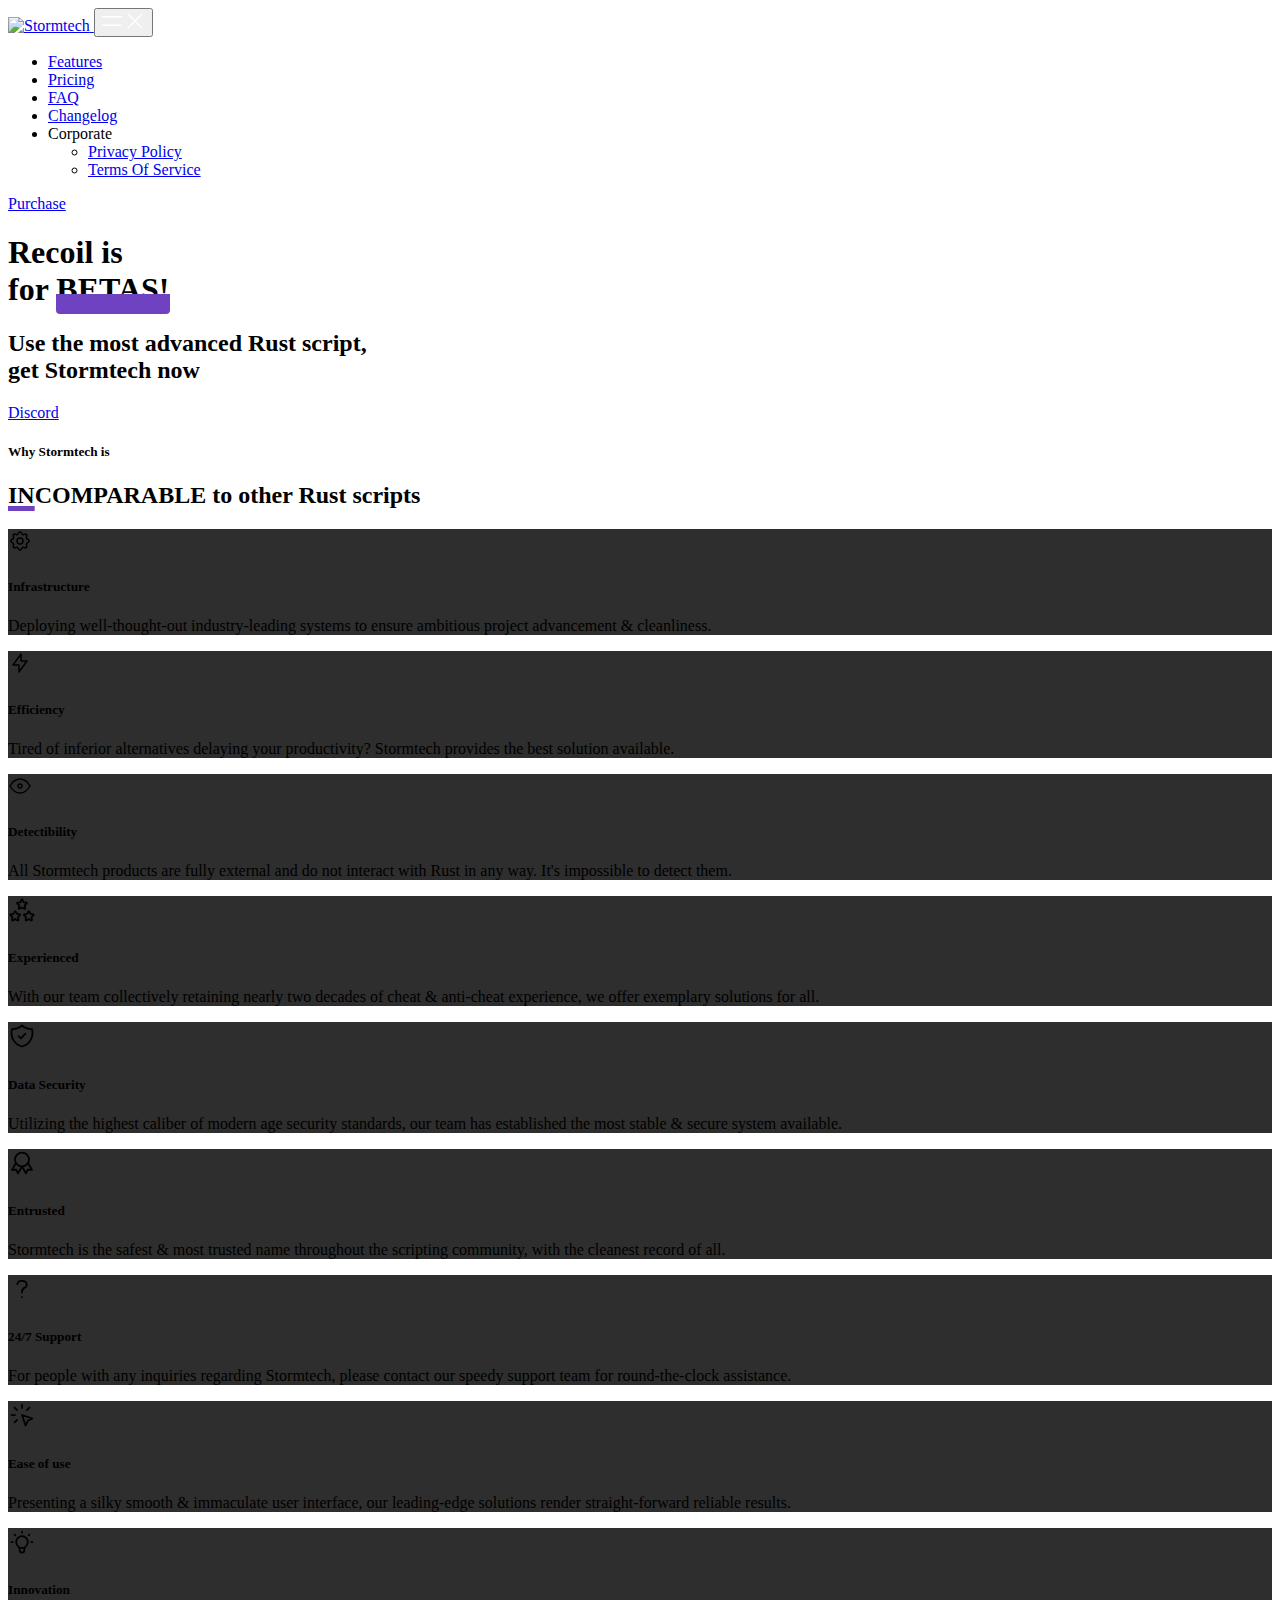
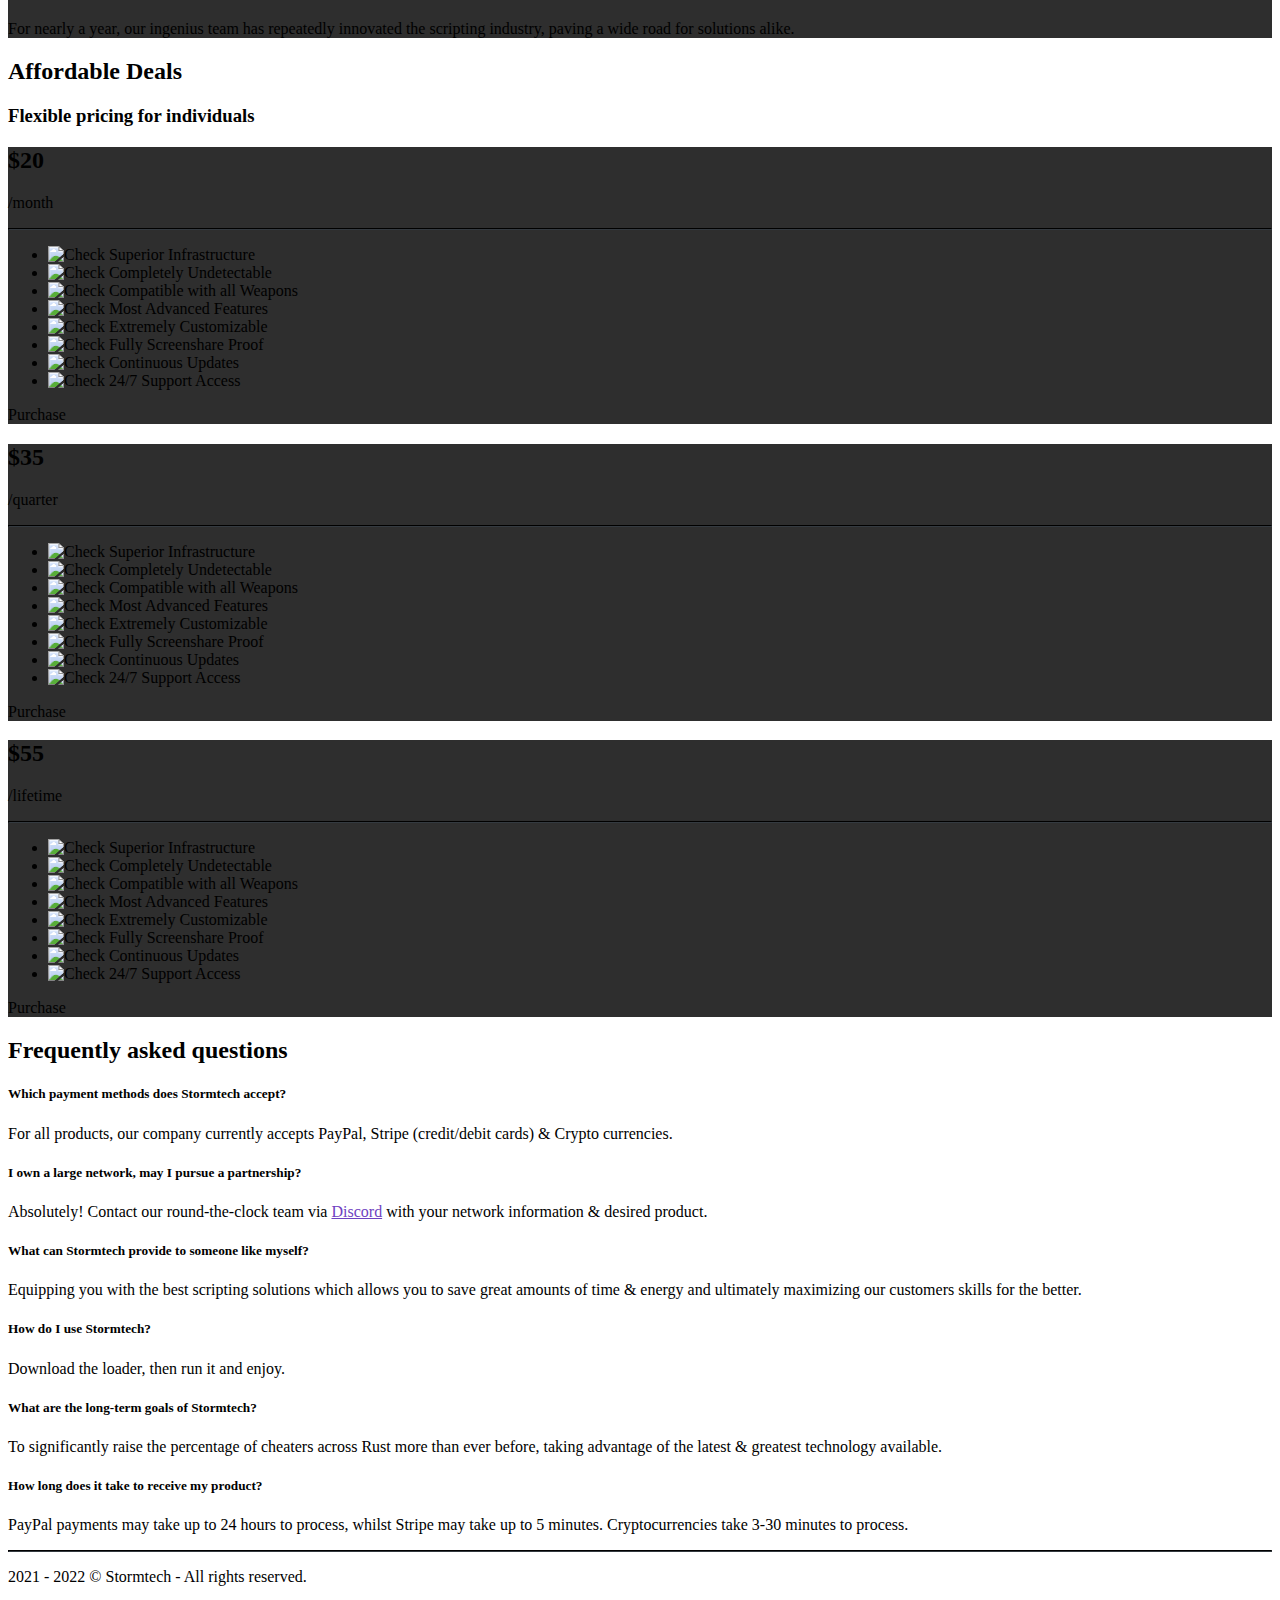
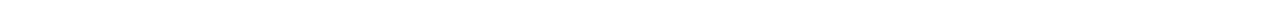
==== index.html @ 248fdac3 "Add files via upload" ====
<!DOCTYPE html><html lang="en"><head>
		<title>Stormtech</title>
<meta charset="UTF-8">
<meta name="description" content="Most advanced script for Rust.">
<meta name="author" content="Stormtech">
<meta name="viewport" content="width=device-width, initial-scale=1, maximum-scale=1">

<meta property="og:title" content="Stormtech">
<meta property="og:type" content="website">
<link rel="shortcut icon" href="images/favicon.png" type="image/x-icon">
<link rel="icon" href="images/favicon.png" type="image/x-icon">
<meta property="og:url" content="https://stormtech.wtf/">
<meta property="og:description" content="Most advanced script for Rust.">

<link href="https://cdn.sellix.io/static/css/embed.css" rel="stylesheet"/>
<link href="css/swiper-bundle.min.css" rel="stylesheet" type="text/css" media="all">
<link href="css/aos.css" rel="stylesheet" type="text/css" media="all">
<link href="css/theme.min.css" rel="stylesheet" type="text/css" media="all">
<link rel="stylesheet" href="css/pro.min.css">	</head>
	<body class="bg-black-800 saas-template">
		<style type="text/css">
			::-webkit-scrollbar {
			width: 3px;
			height: 3px;
			}
			::-webkit-scrollbar:hover {
			width: 6px;
			height: 3px;
			}
			::-webkit-scrollbar-button {
			width: 0px;
			height: 0px;
			}
			::-webkit-scrollbar-thumb {
			background: #e1e1e1;
			border: 0px none #ffffff;
			}
			::-webkit-scrollbar-thumb:hover {
			background: #ffffff;
			}
			::-webkit-scrollbar-thumb:active {
			background: #a6a6a6;
			}
			::-webkit-scrollbar-track {
			background: #4b5a68;
			border: 1px none #ffffff;
			}
			::-webkit-scrollbar-track:hover {
			background: #4b5a68;
			}
			::-webkit-scrollbar-track:active {
			background: #4b5a68;
			}
		</style>
		<header class="storm-header py-4 py-sm-5">
	<div class="container">
		<nav class="navbar navbar-expand-lg" style="position:relative;z-index:100;" data-aos="fade-down" data-aos-delay="100">
			<a class="navbar-brand" href="https://stormtech.wtf/">
			<img src="images/og.png" width="78" alt="Stormtech">
			</a>
			<button class="navbar-toggler collapsed" type="button" data-toggle="collapse" data-target="#navbarNav" aria-controls="navbarNav" aria-expanded="false" aria-label="Toggle navigation">
				<svg class="menu-icon" data-name="icons/tabler/hamburger" xmlns="http://www.w3.org/2000/svg" width="20" height="20" viewBox="0 0 16 16">
					<rect data-name="Icons/Tabler/Hamburger background" width="16" height="16" fill="none"/>
					<path d="M15.314,8H.686A.661.661,0,0,1,0,7.368a.653.653,0,0,1,.593-.625l.093-.006H15.314A.661.661,0,0,1,16,7.368a.653.653,0,0,1-.593.626Zm0-6.737H.686A.661.661,0,0,1,0,.632.654.654,0,0,1,.593.005L.686,0H15.314A.661.661,0,0,1,16,.632a.653.653,0,0,1-.593.625Z" transform="translate(0 4)" fill="#ffffff"/>
				</svg>
				<svg class="menu-close" data-name="icons/tabler/close" xmlns="http://www.w3.org/2000/svg" width="20" height="20" viewBox="0 0 16 16">
					<rect data-name="Icons/Tabler/Close background" width="16" height="16" fill="none"/>
					<path d="M.82.1l.058.05L6,5.272,11.122.151A.514.514,0,0,1,11.9.82l-.05.058L6.728,6l5.122,5.122a.514.514,0,0,1-.67.777l-.058-.05L6,6.728.878,11.849A.514.514,0,0,1,.1,11.18l.05-.058L5.272,6,.151.878A.514.514,0,0,1,.75.057Z" transform="translate(2 2)" fill="#ffffff"/>
				</svg>
			</button>
			<div class="collapse navbar-collapse" id="navbarNav">
				<ul class="navbar-nav m-auto">
					<li class="nav-item"><a class="nav-link" href="#features">Features</a></li>
					<li class="nav-item"><a class="nav-link" href="#pricing">Pricing</a></li>
					<li class="nav-item"><a class="nav-link" href="#faq">FAQ</a></li>
					<li class="nav-item"><a class="nav-link" href="changelog.html">Changelog</a></li>
					<li class="nav-item dropdown">
						<a class="nav-link" role="button" id="docs" data-toggle="dropdown" aria-expanded="false">
							Corporate 
							<svg class="ml-1" data-name="icons/tabler/chevron down" xmlns="http://www.w3.org/2000/svg" width="10" height="10" viewBox="0 0 16 16">
								<rect data-name="Icons/Tabler/Chevron Down background" width="16" height="16" fill="none"/>
								<path d="M.264.26A.909.909,0,0,1,1.435.174l.1.086,7.2,7.111a.881.881,0,0,1,.087,1.157l-.087.1-7.2,7.111a.908.908,0,0,1-1.273,0,.881.881,0,0,1-.087-1.157l.087-.1L6.827,8,.264,1.517A.881.881,0,0,1,.176.36Z" transform="translate(16 4) rotate(90)" fill="#ffffff"/>
							</svg>
						</a>
						<ul class="dropdown-menu shadow-lg" aria-labelledby="docs">
							<li><a class="dropdown-item" href="privacy.html">Privacy Policy</a></li>
							<li><a class="dropdown-item" href="tos.html">Terms Of Service</a></li>
						</ul>
					</li>
				</ul>
				<a href="#pricing" class="btn btn-lg btn-danger my-3 my-lg-0">Purchase</a>
			</div>
		</nav>
	</div>
</header>		<div class="container">
			<section class="storm-section">
				<div class="row align-items-center">
					<div class="col-lg-10 m-auto text-center">
						<div class="my-3">
							<style>
								s {
								display: inline-block;
								text-decoration: none;
								position: relative;
								}
								s:after {
								content: '';
								display: block;
								width: 100%;
								height: 60%;
								position: absolute;
								top: 0;
								left: 0;
								color: #6f42c1;
								border-radius: 4px;
								border-bottom: 20px solid;
								}
								hr {
								border-color: #343a40;
								background-color: #343a40;
								}
								.card {
								background-color: #2e2e2e;
								}
							</style>
							<h1 class="display-2" data-aos="fade-up" data-aos-delay="100">Recoil is<br>for <s>BETAS!</s></h1>
							<h2 class="mb-0 pb-md-3 mt-2" data-aos="fade-up" data-aos-delay="200">Use the most advanced Rust script,<br class="d-none d-md-block">get Stormtech now</h2>
							<a target="_blank" href="https://discord.gg/jUKSVP9Rgg" class="btn btn-xl btn-danger rounded-pill my-4" data-aos="fade-up" data-aos-delay="400">Discord</a>
						</div>
					
					</div>
				</div>
			</section>
			<!--<section class="storm-section">
				<div class="row align-items-center">
					<div class="col-lg-6 order-lg-2">
						<div class="px-lg-5">
							<h5>Integrations</h5>
							<h2 class="h1 mb-3">Latest and most powerful tech.</h2>
							<p class="lh-lg"></p>
							<div class="row">
								<div class="col-4">
									<small class="text-gray-600">Members</small>
									<h3 class="text-black-600"><span class="counter purecounter" data-purecounter-delay="50" data-purecounter-start="0" data-purecounter-end="32">0</span>k</h3>
								</div>
								<div class="col-4">
									<small class="text-gray-600">Scans</small>
									<h3 class="text-black-600"><span class="counter purecounter" data-purecounter-delay="50" data-purecounter-start="0" data-purecounter-end="245">0</span>k</h3>
								</div>
								<div class="col-4">
									<small class="text-gray-600">Avg Speed</small>
									<h3 class="text-black-600"><span class="counter purecounter" data-purecounter-delay="50" data-purecounter-start="0" data-purecounter-end="26">0</span>s</h3>
								</div>
							</div>
						</div>
					</div>
					<div class="col-lg-6">
						<div class="card border-0 rounded-24 shadow-dark-80 text-center overlay-center p-4 p-md-5 mt-4 mt-lg-0">
							<span>
							<img src="" alt="img">
							</span>
						</div>
					</div>
				</div>
			</section>-->
			<section class="storm-section" id="features">
				<h5>Why Stormtech is</h5>
				<style>
					u {
					text-decoration-color: #6f42c1;
					text-decoration-thickness: 5px;
					}
				</style>
				<h2 class="h1 mb-md-4 mb-3 pb-lg-4"><u>IN</u>COMPARABLE to other Rust scripts</h2>
				<div class="row">
					<div class="col-md-4 d-flex" data-aos="fade-up" data-aos-delay="100">
						<div class="card storm-card bg-gray-800 px-4 px-lg-5 py-3 py-md-4 text-center rounded-12 my-3">
							<span class="circle circle-lg bg-purple-custom m-auto mt-3">
								<svg xmlns="http://www.w3.org/2000/svg" class="icon icon-tabler icon-tabler-settings" width="24" height="24" viewBox="0 0 24 24" stroke-width="1.5" stroke="#000000" fill="none" stroke-linecap="round" stroke-linejoin="round">
									<path stroke="none" d="M0 0h24v24H0z" fill="none"/>
									<path d="M10.325 4.317c.426 -1.756 2.924 -1.756 3.35 0a1.724 1.724 0 0 0 2.573 1.066c1.543 -.94 3.31 .826 2.37 2.37a1.724 1.724 0 0 0 1.065 2.572c1.756 .426 1.756 2.924 0 3.35a1.724 1.724 0 0 0 -1.066 2.573c.94 1.543 -.826 3.31 -2.37 2.37a1.724 1.724 0 0 0 -2.572 1.065c-.426 1.756 -2.924 1.756 -3.35 0a1.724 1.724 0 0 0 -2.573 -1.066c-1.543 .94 -3.31 -.826 -2.37 -2.37a1.724 1.724 0 0 0 -1.065 -2.572c-1.756 -.426 -1.756 -2.924 0 -3.35a1.724 1.724 0 0 0 1.066 -2.573c-.94 -1.543 .826 -3.31 2.37 -2.37c1 .608 2.296 .07 2.572 -1.065z"/>
									<circle cx="12" cy="12" r="3"/>
								</svg>
							</span>
							<h5 class="mt-3">Infrastructure</h5>
							<p>Deploying well-thought-out industry-leading systems to ensure ambitious project advancement & cleanliness.</p>
						</div>
					</div>
					<div class="col-md-4 d-flex" data-aos="fade-up" data-aos-delay="100">
						<div class="card storm-card bg-gray-800 px-4 px-lg-5 py-3 py-md-4 text-center rounded-12 my-3">
							<span class="circle circle-lg bg-purple-custom m-auto mt-3">
								<svg xmlns="http://www.w3.org/2000/svg" class="icon icon-tabler icon-tabler-bolt" width="24" height="24" viewBox="0 0 24 24" stroke-width="1.5" stroke="#000000" fill="none" stroke-linecap="round" stroke-linejoin="round">
									<path stroke="none" d="M0 0h24v24H0z" fill="none"/>
									<polyline points="13 3 13 10 19 10 11 21 11 14 5 14 13 3"/>
								</svg>
							</span>
							<h5 class="mt-3">Efficiency</h5>
							<p>Tired of inferior alternatives delaying your productivity? Stormtech provides the best solution available.</p>
						</div>
					</div>
					<div class="col-md-4 d-flex" data-aos="fade-up" data-aos-delay="100">
						<div class="card storm-card bg-gray-800 px-4 px-lg-5 py-3 py-md-4 text-center rounded-12 my-3">
							<span class="circle circle-lg bg-purple-custom m-auto mt-3">
								<svg xmlns="http://www.w3.org/2000/svg" class="icon icon-tabler icon-tabler-eye" width="24" height="24" viewBox="0 0 24 24" stroke-width="1.5" stroke="#000000" fill="none" stroke-linecap="round" stroke-linejoin="round">
									<path stroke="none" d="M0 0h24v24H0z" fill="none"/>
									<circle cx="12" cy="12" r="2"/>
									<path d="M22 12c-2.667 4.667 -6 7 -10 7s-7.333 -2.333 -10 -7c2.667 -4.667 6 -7 10 -7s7.333 2.333 10 7"/>
								</svg>
							</span>
							<h5 class="mt-3">Detectibility</h5>
							<p>All Stormtech products are fully external and do not interact with Rust in any way. It's impossible to detect them.</p>
						</div>
					</div>
				</div>
				<div class="row">
					<div class="col-md-4" data-aos="fade-up" data-aos-delay="100">
						<div class="card storm-card bg-gray-800 px-4 px-lg-5 py-3 py-md-4 text-center rounded-12 my-3">
							<span class="circle circle-lg bg-purple-custom m-auto mt-3">
								<svg xmlns="http://www.w3.org/2000/svg" class="icon icon-tabler icon-tabler-stars" width="28" height="28" viewBox="0 0 24 24" stroke-width="1.5" stroke="#000000" fill="none" stroke-linecap="round" stroke-linejoin="round">
									<path stroke="none" d="M0 0h24v24H0z" fill="none"/>
									<path d="M17.8 19.817l-2.172 1.138a0.392 .392 0 0 1 -.568 -.41l.415 -2.411l-1.757 -1.707a0.389 .389 0 0 1 .217 -.665l2.428 -.352l1.086 -2.193a0.392 .392 0 0 1 .702 0l1.086 2.193l2.428 .352a0.39 .39 0 0 1 .217 .665l-1.757 1.707l.414 2.41a0.39 .39 0 0 1 -.567 .411l-2.172 -1.138z"/>
									<path d="M6.2 19.817l-2.172 1.138a0.392 .392 0 0 1 -.568 -.41l.415 -2.411l-1.757 -1.707a0.389 .389 0 0 1 .217 -.665l2.428 -.352l1.086 -2.193a0.392 .392 0 0 1 .702 0l1.086 2.193l2.428 .352a0.39 .39 0 0 1 .217 .665l-1.757 1.707l.414 2.41a0.39 .39 0 0 1 -.567 .411l-2.172 -1.138z"/>
									<path d="M12 9.817l-2.172 1.138a0.392 .392 0 0 1 -.568 -.41l.415 -2.411l-1.757 -1.707a0.389 .389 0 0 1 .217 -.665l2.428 -.352l1.086 -2.193a0.392 .392 0 0 1 .702 0l1.086 2.193l2.428 .352a0.39 .39 0 0 1 .217 .665l-1.757 1.707l.414 2.41a0.39 .39 0 0 1 -.567 .411l-2.172 -1.138z"/>
								</svg>
							</span>
							<h5 class="mt-3">Experienced</h5>
							<p>With our team collectively retaining nearly two decades of cheat & anti-cheat experience, we offer exemplary solutions for all.</p>
						</div>
					</div>
					<div class="col-md-4" data-aos="fade-up" data-aos-delay="100">
						<div class="card storm-card bg-gray-800 px-4 px-lg-5 py-3 py-md-4 text-center rounded-12 my-3">
							<span class="circle circle-lg bg-purple-custom m-auto mt-3">
								<svg xmlns="http://www.w3.org/2000/svg" class="icon icon-tabler icon-tabler-shield-check" width="28" height="28" viewBox="0 0 24 24" stroke-width="1.5" stroke="#000000" fill="none" stroke-linecap="round" stroke-linejoin="round">
									<path stroke="none" d="M0 0h24v24H0z" fill="none"/>
									<path d="M9 12l2 2l4 -4"/>
									<path d="M12 3a12 12 0 0 0 8.5 3a12 12 0 0 1 -8.5 15a12 12 0 0 1 -8.5 -15a12 12 0 0 0 8.5 -3"/>
								</svg>
							</span>
							<h5 class="mt-3">Data Security</h5>
							<p>Utilizing the highest caliber of modern age security standards, our team has established the most stable & secure system available.</p>
						</div>
					</div>
					<div class="col-md-4" data-aos="fade-up" data-aos-delay="100">
						<div class="card storm-card bg-gray-800 px-4 px-lg-5 py-3 py-md-4 text-center rounded-12 my-3">
							<span class="circle circle-lg bg-purple-custom m-auto mt-3">
								<svg xmlns="http://www.w3.org/2000/svg" class="icon icon-tabler icon-tabler-award" width="28" height="28" viewBox="0 0 24 24" stroke-width="1.5" stroke="#000000" fill="none" stroke-linecap="round" stroke-linejoin="round">
									<path stroke="none" d="M0 0h24v24H0z" fill="none"/>
									<circle cx="12" cy="9" r="6"/>
									<polyline points="9 14.2 9 21 12 19 15 21 15 14.2" transform="rotate(-30 12 9)"/>
									<polyline points="9 14.2 9 21 12 19 15 21 15 14.2" transform="rotate(30 12 9)"/>
								</svg>
							</span>
							<h5 class="mt-3">Entrusted</h5>
							<p>Stormtech is the safest & most trusted name throughout the scripting community, with the cleanest record of all.</p>
						</div>
					</div>
				</div>
				<div class="row">
					

					<div class="col-md-4" data-aos="fade-up" data-aos-delay="100">
						<div class="card storm-card bg-gray-800 px-4 px-lg-5 py-3 py-md-4 text-center rounded-12 my-3">
							<span class="circle circle-lg bg-purple-custom m-auto mt-3">
								<svg xmlns="http://www.w3.org/2000/svg" class="icon icon-tabler icon-tabler-question-mark" width="28" height="28" viewBox="0 0 24 24" stroke-width="1.5" stroke="#000000" fill="none" stroke-linecap="round" stroke-linejoin="round">
									<path stroke="none" d="M0 0h24v24H0z" fill="none"/>
									<path d="M8 8a3.5 3 0 0 1 3.5 -3h1a3.5 3 0 0 1 3.5 3a3 3 0 0 1 -2 3a3 4 0 0 0 -2 4"/>
									<line x1="12" y1="19" x2="12" y2="19.01"/>
								</svg>
							</span>
							<h5 class="mt-3">24/7 Support</h5>
							<p>For people with any inquiries regarding Stormtech, please contact our speedy support team for round-the-clock assistance.</p>
						</div>
					</div>


					<div class="col-md-4" data-aos="fade-up" data-aos-delay="100">
						<div class="card storm-card bg-gray-800 px-4 px-lg-5 py-3 py-md-4 text-center rounded-12 my-3">
							<span class="circle circle-lg bg-purple-custom m-auto mt-3">
								<svg xmlns="http://www.w3.org/2000/svg" class="icon icon-tabler icon-tabler-click" width="28" height="28" viewBox="0 0 24 24" stroke-width="1.5" stroke="#000000" fill="none" stroke-linecap="round" stroke-linejoin="round">
									<path stroke="none" d="M0 0h24v24H0z" fill="none"/>
									<line x1="3" y1="12" x2="6" y2="12"/>
									<line x1="12" y1="3" x2="12" y2="6"/>
									<line x1="7.8" y1="7.8" x2="5.6" y2="5.6"/>
									<line x1="16.2" y1="7.8" x2="18.4" y2="5.6"/>
									<line x1="7.8" y1="16.2" x2="5.6" y2="18.4"/>
									<path d="M12 12l9 3l-4 2l-2 4l-3 -9"/>
								</svg>
							</span>
							<h5 class="mt-3">Ease of use</h5>
							<p>Presenting a silky smooth & immaculate user interface, our leading-edge solutions render straight-forward reliable results.</p>
						</div>
					</div>
					<div class="col-md-4" data-aos="fade-up" data-aos-delay="100">
						<div class="card storm-card bg-gray-800 px-4 px-lg-5 py-3 py-md-4 text-center rounded-12 my-3">
							<span class="circle circle-lg bg-purple-custom m-auto mt-3">
								<svg xmlns="http://www.w3.org/2000/svg" class="icon icon-tabler icon-tabler-bulb" width="28" height="28" viewBox="0 0 24 24" stroke-width="1.5" stroke="#000000" fill="none" stroke-linecap="round" stroke-linejoin="round">
									<path stroke="none" d="M0 0h24v24H0z" fill="none"/>
									<path d="M3 12h1m8 -9v1m8 8h1m-15.4 -6.4l.7 .7m12.1 -.7l-.7 .7"/>
									<path d="M9 16a5 5 0 1 1 6 0a3.5 3.5 0 0 0 -1 3a2 2 0 0 1 -4 0a3.5 3.5 0 0 0 -1 -3"/>
									<line x1="9.7" y1="17" x2="14.3" y2="17"/>
								</svg>
							</span>
							<h5 class="mt-3">Innovation</h5>
							<p>For nearly a year, our ingenius team has repeatedly innovated the scripting industry, paving a wide road for solutions alike.</p>
						</div>
					</div>



				</div>


					
				
			</section>
			<section class="storm-section" id="pricing">
				<div class="row g-0 pt-4 mt-2" data-aos="fade-up" data-aos-delay="100">
					<div class="col-xl-8 m-auto text-center">
						<h2 class="display-3">Affordable Deals</h2>
						<h3 class="h4 mb-0 pb-md-3 mt-3">Flexible pricing for individuals</h3>
					</div>
				</div>
				<div class="row mt-5 mb-1 mb-md-5 justify-content-center">
					<div class="col-md-4 aos-init aos-animate" data-aos="fade-up" data-aos-delay="100">
						<div class="card bg-gray-800 rounded-12 p-4 border-gray-800 shadow-dark-80 transition-3d-hover h-100">
							<div class="px-0 px-lg-3 py-0 py-md-2">
								<!--<h4 class="text-uppercase mb-0">Monthly</h4><span class="badge badge-danger">30% OFF</span>-->
								<h2 class="display-4">$20</h2>
								<p class="mb-0">/month</p>
								<hr class="my-4">
								<ul class="list-unstyled plan-list">
									<li><img src="fonts/check-heavy2.svg" alt="Check"> <span>Superior Infrastructure</span></li>
									<li><img src="fonts/check-heavy2.svg" alt="Check"> <span>Completely Undetectable</span></li>
									<li><img src="fonts/check-heavy2.svg" alt="Check"> <span></span>Compatible with all Weapons</li>
									<li><img src="fonts/check-heavy2.svg" alt="Check"> <span></span>Most Advanced Features</li>
									<li><img src="fonts/check-heavy2.svg" alt="Check"> <span></span>Extremely Customizable</li>
									<li><img src="fonts/check-heavy2.svg" alt="Check"> <span></span>Fully Screenshare Proof</li>
									<li><img src="fonts/check-heavy2.svg" alt="Check"> <span></span>Continuous Updates</li>
                                    <li><img src="fonts/check-heavy2.svg" alt="Check"> <span></span>24/7 Support Access</li>
								</ul>
								<div class="mt-4 mb-2 pt-2">
									<a class="btn btn-xl btn-block btn-danger" data-sellix-product="SELLIX ID">Purchase</a>
								</div>
							</div>
						</div>
					</div>
					<div class="col-md-4 aos-init aos-animate" data-aos="fade-up" data-aos-delay="100">
						<div class="card bg-gray-800 text-white rounded-12 p-4 border-gray-800 shadow-dark-80 transition-3d-hover h-100">
							<div class="px-0 px-lg-3 py-0 py-md-2">
								<!--<h4 class="text-uppercase mb-0">Enterprise</h4><span class="badge badge-danger">30% OFF</span>-->
								<h2 class="display-4">$35</h2>
								<p class="mb-0">/quarter</p>
								<hr class="my-4">
								<ul class="list-unstyled plan-list">
									<li><img src="fonts/check-heavy2.svg" alt="Check"> <span>Superior Infrastructure</span></li>
									<li><img src="fonts/check-heavy2.svg" alt="Check"> <span>Completely Undetectable</span></li>
									<li><img src="fonts/check-heavy2.svg" alt="Check"> <span></span>Compatible with all Weapons</li>
									<li><img src="fonts/check-heavy2.svg" alt="Check"> <span></span>Most Advanced Features</li>
									<li><img src="fonts/check-heavy2.svg" alt="Check"> <span></span>Extremely Customizable</li>
									<li><img src="fonts/check-heavy2.svg" alt="Check"> <span></span>Fully Screenshare Proof</li>
									<li><img src="fonts/check-heavy2.svg" alt="Check"> <span></span>Continuous Updates</li>
                                    <li><img src="fonts/check-heavy2.svg" alt="Check"> <span></span>24/7 Support Access</li>
								</ul>
								<div class="mt-4 pt-2 mb-2">
									<a class="btn btn-xl btn-block btn-danger" data-sellix-product="SELLIX ID">Purchase</a>
								</div>
							</div>
						</div>
					</div>
                    <div class="col-md-4 aos-init aos-animate" data-aos="fade-up" data-aos-delay="100">
						<div class="card bg-gray-800 text-white rounded-12 p-4 border-gray-800 shadow-dark-80 transition-3d-hover h-100">
							<div class="px-0 px-lg-3 py-0 py-md-2">
								<!--<h4 class="text-uppercase mb-0">Enterprise</h4><span class="badge badge-danger">30% OFF</span>-->
								<h2 class="display-4">$55</h2>
								<p class="mb-0">/lifetime</p>
								<hr class="my-4">
								<ul class="list-unstyled plan-list">
									<li><img src="fonts/check-heavy2.svg" alt="Check"> <span>Superior Infrastructure</span></li>
									<li><img src="fonts/check-heavy2.svg" alt="Check"> <span>Completely Undetectable</span></li>
									<li><img src="fonts/check-heavy2.svg" alt="Check"> <span></span>Compatible with all Weapons</li>
									<li><img src="fonts/check-heavy2.svg" alt="Check"> <span></span>Most Advanced Features</li>
									<li><img src="fonts/check-heavy2.svg" alt="Check"> <span></span>Extremely Customizable</li>
									<li><img src="fonts/check-heavy2.svg" alt="Check"> <span></span>Fully Screenshare Proof</li>
									<li><img src="fonts/check-heavy2.svg" alt="Check"> <span></span>Continuous Updates</li>
                                    <li><img src="fonts/check-heavy2.svg" alt="Check"> <span></span>24/7 Support Access</li>
								</ul>
								<div class="mt-4 pt-2 mb-2">
									<a class="btn btn-xl btn-block btn-danger" data-sellix-product="SELLIX ID">Purchase</a>
								</div>
							</div>
						</div>
					</div>

				</div>

			</section>
			<section class="storm-section pb-0 pb-sm-5 aos-init aos-animate" data-aos="fade-up" data-aos-delay="100" id="faq">
				<h2 class="border-bottom border-gray-800 pb-4 mb-4">Frequently asked questions</h2>
				<div class="row pt-2">
					<div class="col-md-6 mb-2 mb-md-5">
						<h5 class="mb-2 mb-md-3">Which payment methods does Stormtech accept?</h5>
						<p class="lh-lg">For all products, our company currently accepts PayPal, Stripe (credit/debit cards) & Crypto currencies.</p>
					</div>
					<div class="col-md-6 mb-2 mb-md-5">
						<h5 class="mb-3">I own a large network, may I pursue a partnership?</h5>
						<p class="lh-lg">Absolutely! Contact our round-the-clock team via <a style="color:#6f42c1" target="_blank" href="https://discord.gg/jUKSVP9Rgg">Discord</a> with your network information & desired product.</p>
					</div>
					<div class="col-md-6 mb-2 mb-md-5">
						<h5 class="mb-2 mb-md-3">What can Stormtech provide to someone like myself?</h5>
						<p class="lh-lg">Equipping you with the best scripting solutions which allows you to save great amounts of time & energy and ultimately maximizing our customers skills for the better.</p>
					</div>
					<div class="col-md-6 mb-2 mb-md-5">
						<h5 class="mb-2 mb-md-3">How do I use Stormtech?</h5>
						<p class="lh-lg">Download the loader, then run it and enjoy.</p>
					</div>
					<div class="col-md-6 mb-2 mb-md-5">
						<h5 class="mb-2 mb-md-3">What are the long-term goals of Stormtech?</h5>
						<p class="lh-lg">To significantly raise the percentage of cheaters across Rust more than ever before, taking advantage of the latest & greatest technology available.</p>
					</div>
					<div class="col-md-6 mb-2 mb-md-5">
						<h5 class="mb-2 mb-md-3">How long does it take to receive my product?</h5>
						<p class="lh-lg">PayPal payments may take up to 24 hours to process, whilst Stripe may take up to 5 minutes. Cryptocurrencies take 3-30 minutes to process.</p>
					</div>
				</div>
			</section>
		</div>
		<footer class="pt-4 pt-md-5 pb-2 pb-md-4 mt-4">
	<div class="container">
		<hr class="my-4">
		<div class="row">
			<div class="col-sm-5 order-sm-2">
				<div class="social-icons">
					<a target="_blank" href="https://discord.gg/jUKSVP9Rgg">
					<i class="fab fa-twitter"></i>
					</a>
					<a target="_blank" href="https://discord.gg/jUKSVP9Rgg">
					<i class="fab fa-discord"></i>
					</a>
					<a target="_blank" href="https://discord.gg/jUKSVP9Rgg">
					<i class="fab fa-telegram"></i>
					</a>
				</div>
			</div>
			<div class="col-sm-7">
				<p class="small text-gray-600 text-center text-sm-left">2021 - 2022 © Stormtech - All rights reserved.</p>
			</div>
		</div>
	</div>
</footer>		<script src="js/jquery.min.js" crossorigin="anonymous" referrerpolicy="no-referrer"></script>
		<script src="js/bootstrap.bundle.min.js" type="text/javascript"></script>
		<script src="js/swiper-bundle.min.js" type="text/javascript"></script>
		<script src="js/aos.js" type="text/javascript"></script>
		<script src="js/purecounter.js" type="text/javascript"></script>
		<script type="text/javascript">
			//Stormtech AOS Animation Javascript
			AOS.init ({
			  offset: 0,
			  once: true,
			  easing: 'ease-out'
			});
			
			//Stormtech Swiper Clients Slider JavaScript
			var swiper = new Swiper('.swiper-clients', {
			  slidesPerView: 6,
			  spaceBetween: 20,
			  breakpoints: {
			    0: {
			      slidesPerView: 2,
			      spaceBetween: 30,
			    },
			    480: {
			      slidesPerView: 3,
			      spaceBetween: 30,
			    },
			    768: {
			      slidesPerView: 4,
			      spaceBetween: 40,
			    },
			    1024: {
			      slidesPerView: 6,
			      spaceBetween: 20,
			    },
			  }
			});
			
			//Stormtech Swiper Single Column Slider JavaScript
			var swiper = new Swiper('.swiper-single', {
			  spaceBetween: 25,
			  pagination: {
			    el: '.swiper-pagination',
			    clickable: true,
			  },
			});
		</script>

		<script src="https://cdn.sellix.io/static/js/embed.js" ></script>

</body></html>
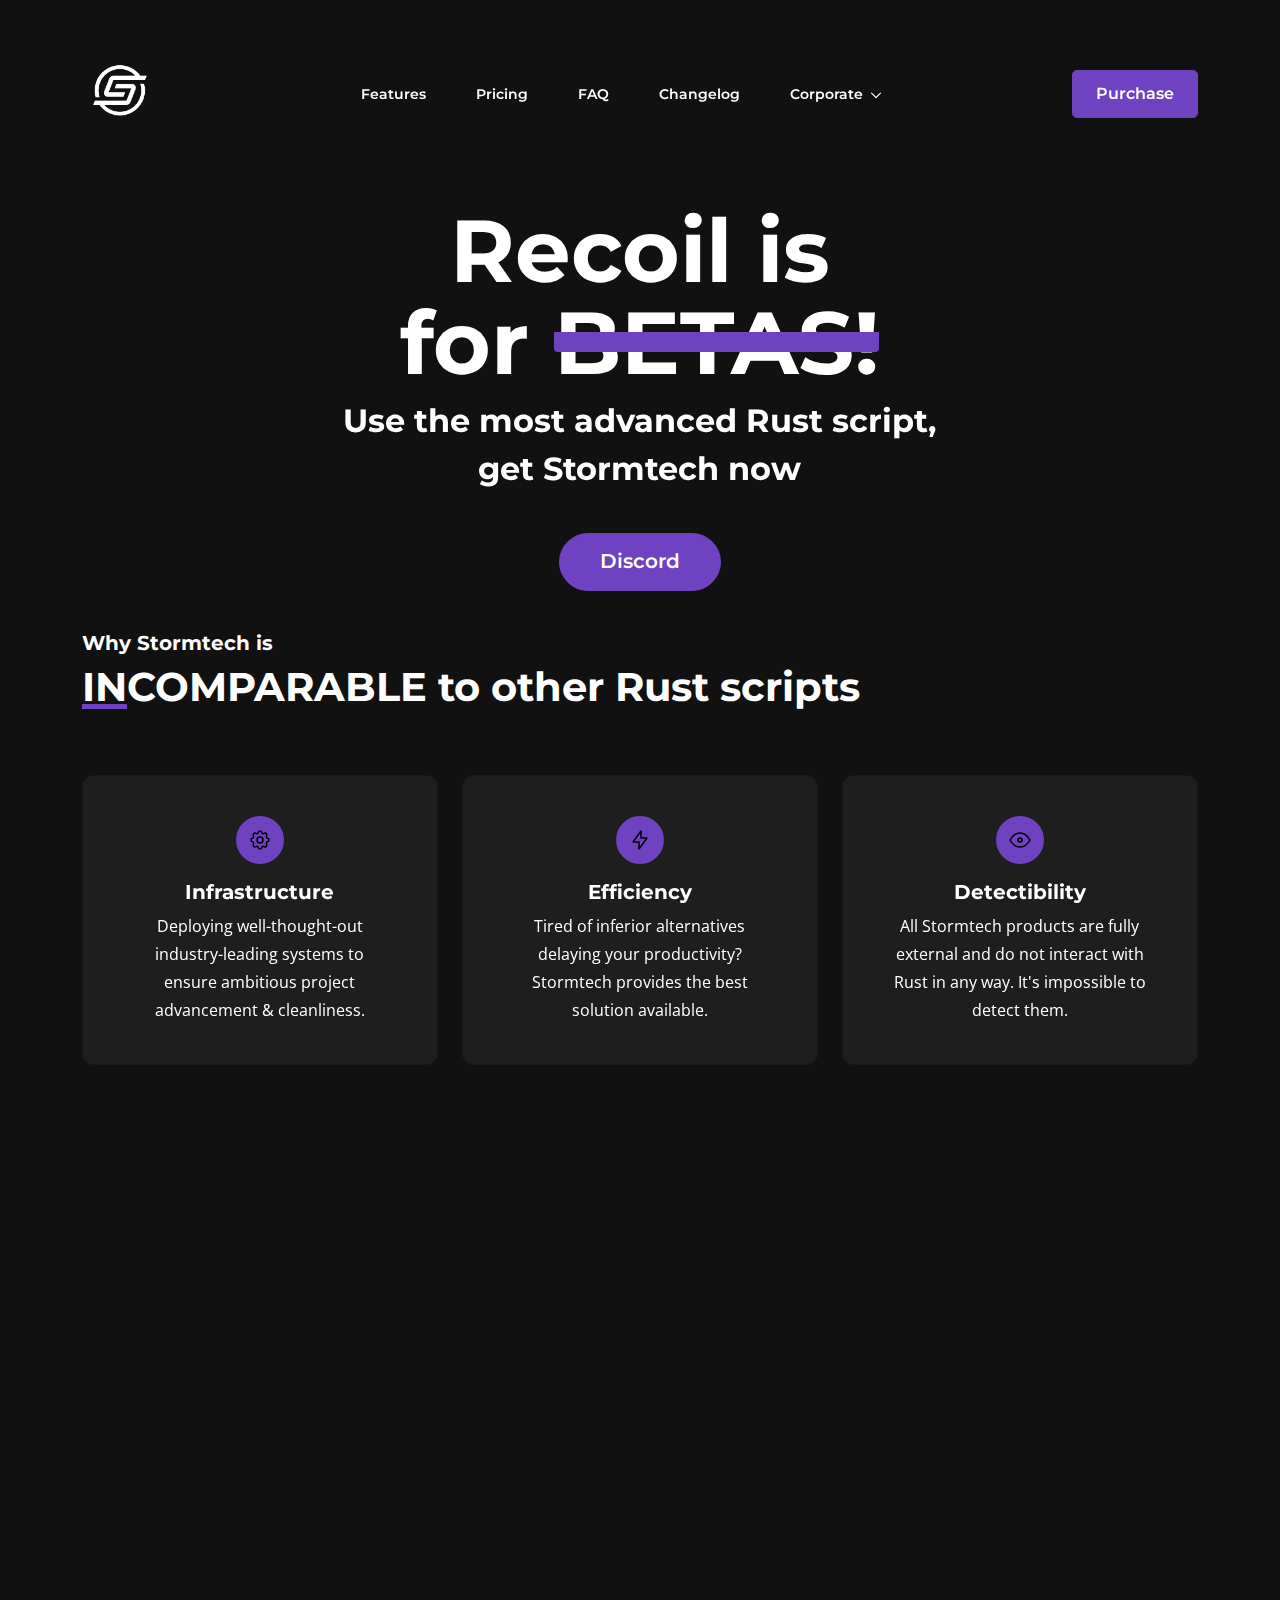
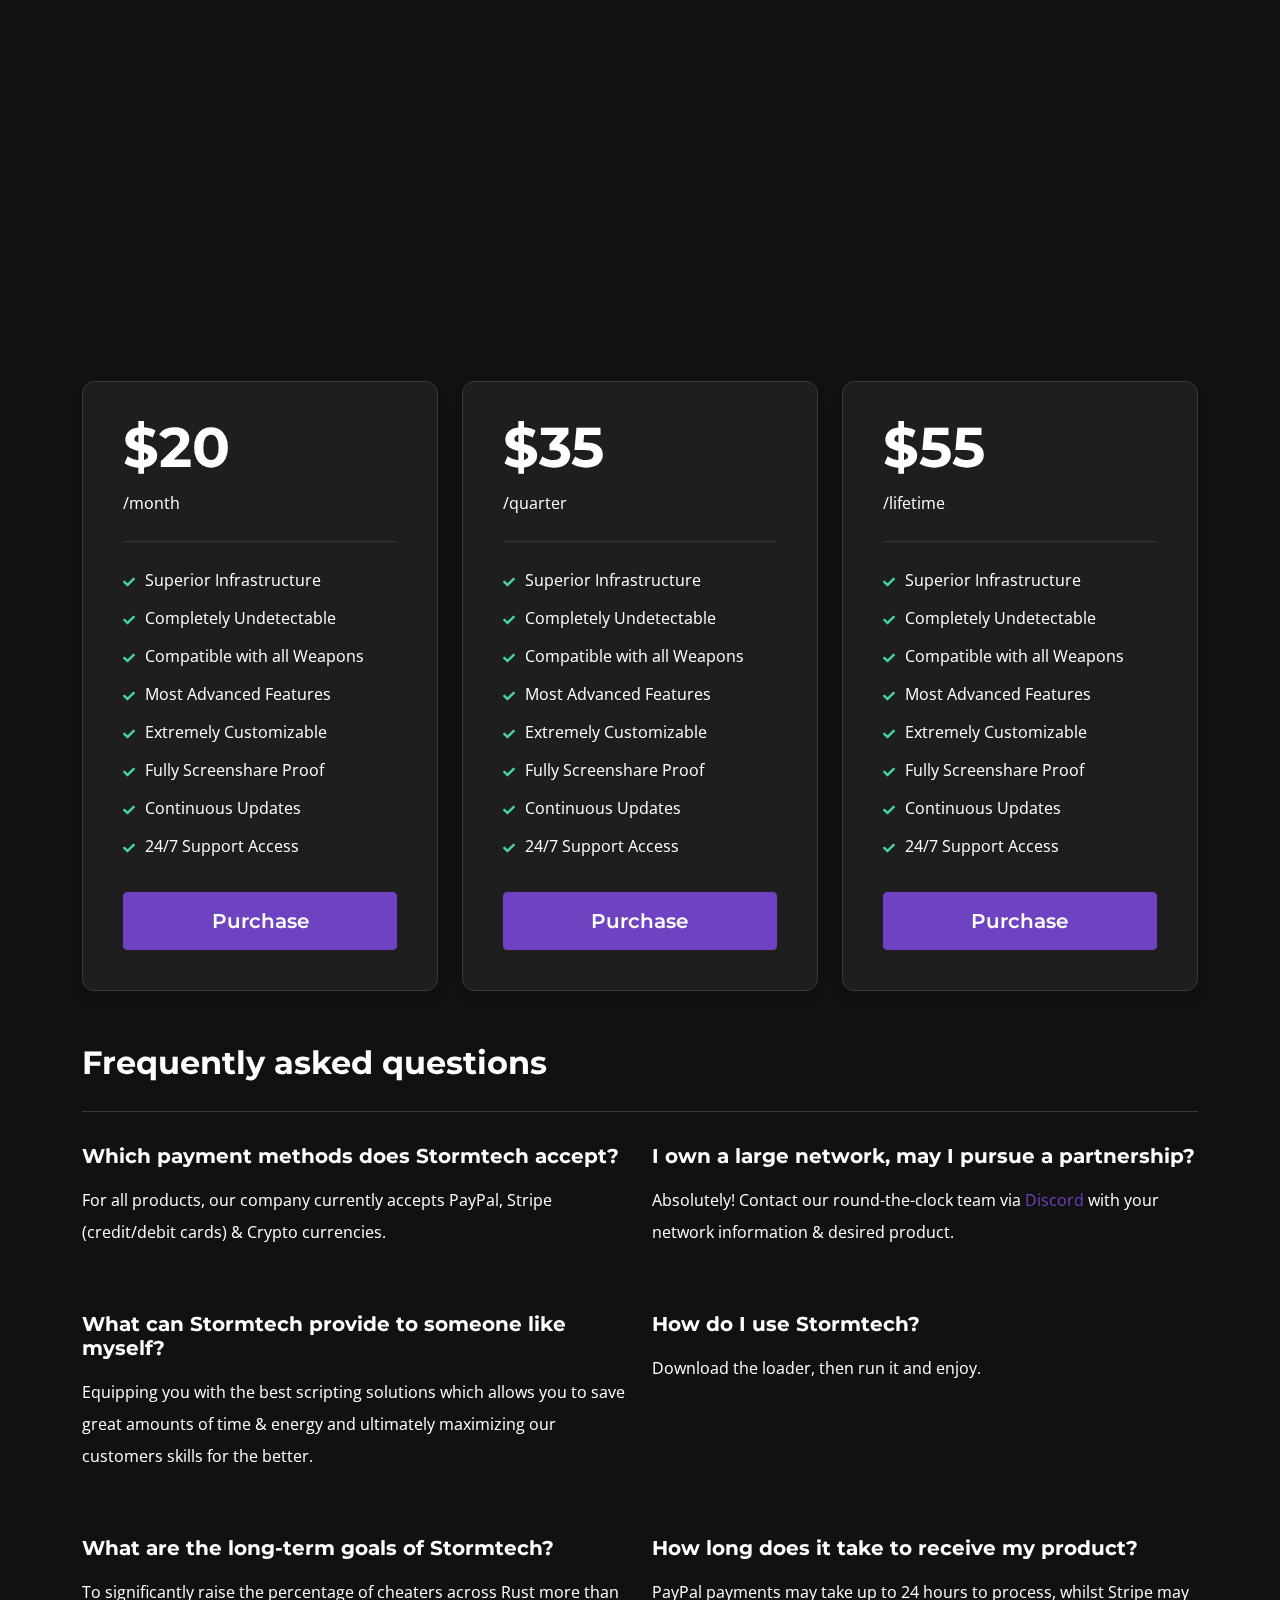
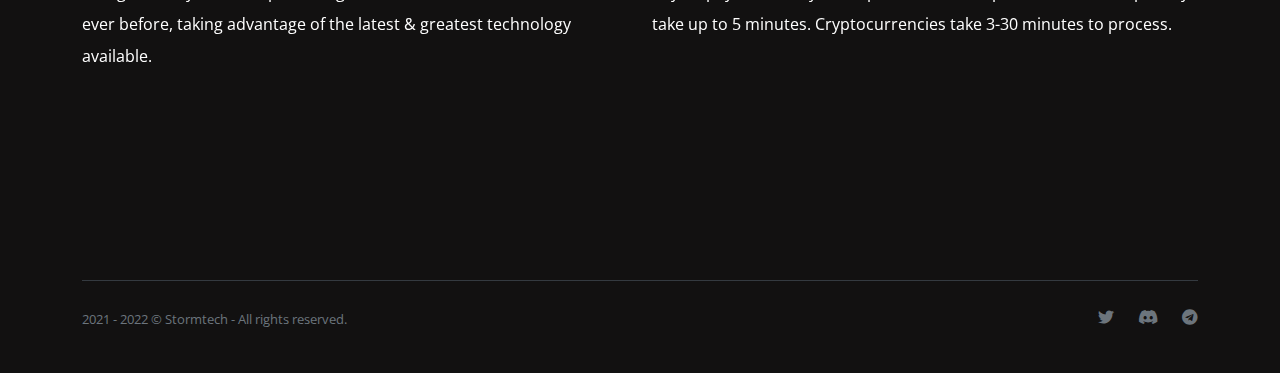
==== commit a3e7a663: "Update index.html" ====
--- a/index.html
+++ b/index.html
@@ -339,7 +339,7 @@
                                     <li><img src="fonts/check-heavy2.svg" alt="Check"> <span></span>24/7 Support Access</li>
 								</ul>
 								<div class="mt-4 mb-2 pt-2">
-									<a class="btn btn-xl btn-block btn-danger" data-sellix-product="SELLIX ID">Purchase</a>
+									<a class="btn btn-xl btn-block btn-danger" href="https://stormtech.wtf/store/methods">Purchase</a>
 								</div>
 							</div>
 						</div>
@@ -362,7 +362,7 @@
                                     <li><img src="fonts/check-heavy2.svg" alt="Check"> <span></span>24/7 Support Access</li>
 								</ul>
 								<div class="mt-4 pt-2 mb-2">
-									<a class="btn btn-xl btn-block btn-danger" data-sellix-product="SELLIX ID">Purchase</a>
+									<a class="btn btn-xl btn-block btn-danger" href="https://stormtech.wtf/store/methods">Purchase</a>
 								</div>
 							</div>
 						</div>
@@ -385,7 +385,7 @@
                                     <li><img src="fonts/check-heavy2.svg" alt="Check"> <span></span>24/7 Support Access</li>
 								</ul>
 								<div class="mt-4 pt-2 mb-2">
-									<a class="btn btn-xl btn-block btn-danger" data-sellix-product="SELLIX ID">Purchase</a>
+									<a class="btn btn-xl btn-block btn-danger" href="https://stormtech.wtf/store/methods">Purchase</a>
 								</div>
 							</div>
 						</div>
@@ -495,4 +495,4 @@
 
 		<script src="https://cdn.sellix.io/static/js/embed.js" ></script>
 
-</body></html>+</body></html>
--- a/css/theme.min.css
+++ b/css/theme.min.css
@@ -0,0 +1,19434 @@
+/*!
+ * Bootstrap v5.0.0-alpha2 (https://getbootstrap.com/)
+ * Copyright 2011-2020 The Bootstrap Authors
+ * Copyright 2011-2020 Twitter, Inc.
+ * Licensed under MIT (https://github.com/twbs/bootstrap/blob/main/LICENSE)
+ */
+
+@import url(https://fonts.googleapis.com/css2?family=Open+Sans:wght@300;400;600;700&display=swap);
+@import url(https://fonts.googleapis.com/css2?family=Montserrat:wght@300;400;500;600;700&display=swap);
+:root {
+	--bs-blue: #0d6efd;
+	--bs-indigo: #6f42c1;
+	--bs-purple: #6f42c1;
+	--bs-pink: #d63384;
+	--bs-red: #6f42c1;
+	--bs-orange: #fd7e14;
+	--bs-yellow: #ffc107;
+	--bs-green: #198754;
+	--bs-teal: #20c997;
+	--bs-cyan: #0dcaf0;
+	--bs-white: #fff;
+	--bs-gray: #6c757d;
+	--bs-gray-dark: #343a40;
+	--bs-primary: #0d6efd;
+	--bs-secondary: #6c757d;
+	--bs-success: #198754;
+	--bs-info: #0dcaf0;
+	--bs-warning: #ffc107;
+	--bs-danger: #6f42c1;
+	--bs-light: #f8fcfc;
+	--bs-dark: #343a40;
+	--bs-font-sans-serif: system-ui, -apple-system, "Segoe UI", Roboto, "Helvetica Neue", Arial, "Noto Sans", sans-serif, "Apple Color Emoji", "Segoe UI Emoji", "Segoe UI Symbol", "Noto Color Emoji";
+	--bs-font-monospace: SFMono-Regular, Menlo, Monaco, Consolas, "Liberation Mono", "Courier New", monospace;
+	--bs-gradient: linear-gradient(180deg, rgba(255, 255, 255, 0.15), rgba(255, 255, 255, 0))
+}
+
+*,
+::after,
+::before {
+	box-sizing: border-box
+}
+
+html {
+	scroll-behavior: smooth;
+}
+
+body {
+	margin: 0;
+	font-family: "Open Sans", sans-serif;
+	font-size: 1rem;
+	font-weight: 400;
+	line-height: 1.5;
+	color: #212529;
+	background-color: #fff;
+	-webkit-text-size-adjust: 100%;
+	-webkit-tap-highlight-color: transparent
+}
+
+[tabindex="-1"]:focus:not(:focus-visible) {
+	outline: 0!important
+}
+
+hr {
+	margin: 1rem 0;
+	color: inherit;
+	background-color: currentColor;
+	border: 0;
+	opacity: .25
+}
+
+hr:not([size]) {
+	height: 1px
+}
+
+.h1,
+.h2,
+.h3,
+.h4,
+.h5,
+.h6,
+h1,
+h2,
+h3,
+h4,
+h5,
+h6 {
+	margin-top: 0;
+	margin-bottom: .5rem;
+	font-weight: 500;
+	line-height: 1.2
+}
+
+.h1,
+h1 {
+	font-size: calc(1.375rem + 1.5vw)
+}
+
+@media (min-width:1200px) {
+	.h1,
+	h1 {
+		font-size: 2.5rem
+	}
+}
+
+.h2,
+h2 {
+	font-size: calc(1.325rem + .9vw)
+}
+
+@media (min-width:1200px) {
+	.h2,
+	h2 {
+		font-size: 2rem
+	}
+}
+
+.h3,
+h3 {
+	font-size: calc(1.3rem + .6vw)
+}
+
+@media (min-width:1200px) {
+	.h3,
+	h3 {
+		font-size: 1.75rem
+	}
+}
+
+.h4,
+h4 {
+	font-size: calc(1.275rem + .3vw)
+}
+
+@media (min-width:1200px) {
+	.h4,
+	h4 {
+		font-size: 1.5rem
+	}
+}
+
+.h5,
+h5 {
+	font-size: 1.25rem
+}
+
+.h6,
+h6 {
+	font-size: 1rem
+}
+
+p {
+	margin-top: 0;
+	margin-bottom: 1rem
+}
+
+abbr[data-original-title],
+abbr[title] {
+	text-decoration: underline;
+	-webkit-text-decoration: underline dotted;
+	text-decoration: underline dotted;
+	cursor: help;
+	-webkit-text-decoration-skip-ink: none;
+	text-decoration-skip-ink: none
+}
+
+address {
+	margin-bottom: 1rem;
+	font-style: normal;
+	line-height: inherit
+}
+
+ol,
+ul {
+	padding-left: 2rem
+}
+
+dl,
+ol,
+ul {
+	margin-top: 0;
+	margin-bottom: 1rem
+}
+
+ol ol,
+ol ul,
+ul ol,
+ul ul {
+	margin-bottom: 0
+}
+
+dt {
+	font-weight: 700
+}
+
+dd {
+	margin-bottom: .5rem;
+	margin-left: 0
+}
+
+blockquote {
+	margin: 0 0 1rem
+}
+
+b,
+strong {
+	font-weight: bolder
+}
+
+.small,
+small {
+	font-size: .875em
+}
+
+.mark,
+mark {
+	padding: .2em;
+	background-color: #fcf8e3
+}
+
+sub,
+sup {
+	position: relative;
+	font-size: .75em;
+	line-height: 0;
+	vertical-align: baseline
+}
+
+sub {
+	bottom: -.25em
+}
+
+sup {
+	top: -.5em
+}
+
+a {
+	color: #0d6efd;
+	text-decoration: underline
+}
+
+a:hover {
+	color: #024dbc
+}
+
+a:not([href]):not([class]),
+a:not([href]):not([class]):hover {
+	color: inherit;
+	text-decoration: none
+}
+
+code,
+kbd,
+pre,
+samp {
+	font-family: var(--bs-font-monospace);
+	font-size: 1em
+}
+
+pre {
+	display: block;
+	margin-top: 0;
+	margin-bottom: 1rem;
+	overflow: auto;
+	font-size: .875em;
+	-ms-overflow-style: scrollbar
+}
+
+pre code {
+	font-size: inherit;
+	color: inherit;
+	word-break: normal
+}
+
+code {
+	font-size: .875em;
+	color: #d63384;
+	word-wrap: break-word
+}
+
+a>code {
+	color: inherit
+}
+
+kbd {
+	padding: .2rem .4rem;
+	font-size: .875em;
+	color: #fff;
+	background-color: #212529;
+	border-radius: .2rem
+}
+
+kbd kbd {
+	padding: 0;
+	font-size: 1em;
+	font-weight: 700
+}
+
+figure {
+	margin: 0 0 1rem
+}
+
+img,
+svg {
+	vertical-align: middle
+}
+
+table {
+	caption-side: bottom;
+	border-collapse: collapse
+}
+
+caption {
+	padding-top: .5rem;
+	padding-bottom: .5rem;
+	color: #6c757d;
+	text-align: left
+}
+
+th {
+	text-align: inherit;
+	text-align: -webkit-match-parent
+}
+
+tbody,
+td,
+tfoot,
+th,
+thead,
+tr {
+	border-color: inherit;
+	border-style: solid;
+	border-width: 0
+}
+
+label {
+	display: inline-block
+}
+
+button {
+	border-radius: 0
+}
+
+button:focus {
+	outline: 1px dotted;
+	outline: 5px auto -webkit-focus-ring-color
+}
+
+button,
+input,
+optgroup,
+select,
+textarea {
+	margin: 0;
+	font-family: inherit;
+	font-size: inherit;
+	line-height: inherit
+}
+
+button,
+input {
+	overflow: visible
+}
+
+button,
+select {
+	text-transform: none
+}
+
+[role=button] {
+	cursor: pointer
+}
+
+select {
+	word-wrap: normal
+}
+
+[list]::-webkit-calendar-picker-indicator {
+	display: none
+}
+
+[type=button],
+[type=reset],
+[type=submit],
+button {
+	-webkit-appearance: button
+}
+
+[type=button]:not(:disabled),
+[type=reset]:not(:disabled),
+[type=submit]:not(:disabled),
+button:not(:disabled) {
+	cursor: pointer
+}
+
+::-moz-focus-inner {
+	padding: 0;
+	border-style: none
+}
+
+textarea {
+	resize: vertical
+}
+
+fieldset {
+	min-width: 0;
+	padding: 0;
+	margin: 0;
+	border: 0
+}
+
+legend {
+	float: left;
+	width: 100%;
+	padding: 0;
+	margin-bottom: .5rem;
+	font-size: calc(1.275rem + .3vw);
+	line-height: inherit;
+	white-space: normal
+}
+
+@media (min-width:1200px) {
+	legend {
+		font-size: 1.5rem
+	}
+}
+
+legend+* {
+	clear: left
+}
+
+::-webkit-datetime-edit-day-field,
+::-webkit-datetime-edit-fields-wrapper,
+::-webkit-datetime-edit-hour-field,
+::-webkit-datetime-edit-minute,
+::-webkit-datetime-edit-month-field,
+::-webkit-datetime-edit-text,
+::-webkit-datetime-edit-year-field {
+	padding: 0
+}
+
+::-webkit-inner-spin-button {
+	height: auto
+}
+
+[type=search] {
+	outline-offset: -2px;
+	-webkit-appearance: textfield
+}
+
+::-webkit-search-decoration {
+	-webkit-appearance: none
+}
+
+::-webkit-color-swatch-wrapper {
+	padding: 0
+}
+
+::-webkit-file-upload-button {
+	font: inherit;
+	-webkit-appearance: button
+}
+
+output {
+	display: inline-block
+}
+
+iframe {
+	border: 0
+}
+
+summary {
+	display: list-item;
+	cursor: pointer
+}
+
+progress {
+	vertical-align: baseline
+}
+
+[hidden] {
+	display: none!important
+}
+
+.lead {
+	font-size: 1.25rem;
+	font-weight: 300
+}
+
+.display-1 {
+	font-size: calc(1.625rem + 4.5vw);
+	font-weight: 300;
+	line-height: 1.2
+}
+
+@media (min-width:1200px) {
+	.display-1 {
+		font-size: 5rem
+	}
+}
+
+.display-2 {
+	font-size: calc(1.575rem + 3.9vw);
+	font-weight: 300;
+	line-height: 1.2
+}
+
+@media (min-width:1200px) {
+	.display-2 {
+		font-size: 4.5rem
+	}
+}
+
+.display-3 {
+	font-size: calc(1.525rem + 3.3vw);
+	font-weight: 300;
+	line-height: 1.2
+}
+
+@media (min-width:1200px) {
+	.display-3 {
+		font-size: 4rem
+	}
+}
+
+.display-4 {
+	font-size: calc(1.475rem + 2.7vw);
+	font-weight: 300;
+	line-height: 1.2
+}
+
+@media (min-width:1200px) {
+	.display-4 {
+		font-size: 3.5rem
+	}
+}
+
+.display-5 {
+	font-size: calc(1.425rem + 2.1vw);
+	font-weight: 300;
+	line-height: 1.2
+}
+
+@media (min-width:1200px) {
+	.display-5 {
+		font-size: 3rem
+	}
+}
+
+.display-6 {
+	font-size: calc(1.375rem + 1.5vw);
+	font-weight: 300;
+	line-height: 1.2
+}
+
+@media (min-width:1200px) {
+	.display-6 {
+		font-size: 2.5rem
+	}
+}
+
+.list-unstyled {
+	padding-left: 0;
+	list-style: none
+}
+
+.list-inline {
+	padding-left: 0;
+	list-style: none
+}
+
+.list-inline-item {
+	display: inline-block
+}
+
+.list-inline-item:not(:last-child) {
+	margin-right: .5rem
+}
+
+.initialism {
+	font-size: .875em;
+	text-transform: uppercase
+}
+
+.blockquote {
+	margin-bottom: 1rem;
+	font-size: 1.25rem
+}
+
+.blockquote>:last-child {
+	margin-bottom: 0
+}
+
+.blockquote-footer {
+	margin-top: -1rem;
+	margin-bottom: 1rem;
+	font-size: .875em;
+	color: #6c757d
+}
+
+.blockquote-footer::before {
+	content: "\2014\00A0"
+}
+
+.img-fluid {
+	max-width: 100%;
+	height: auto
+}
+
+.img-thumbnail {
+	padding: .25rem;
+	background-color: #fff;
+	border: 1px solid #dee2e6;
+	border-radius: .25rem;
+	max-width: 100%;
+	height: auto
+}
+
+.figure {
+	display: inline-block
+}
+
+.figure-img {
+	margin-bottom: .5rem;
+	line-height: 1
+}
+
+.figure-caption {
+	font-size: .875em;
+	color: #6c757d
+}
+
+.container,
+.container-fluid,
+.container-lg,
+.container-md,
+.container-sm,
+.container-xl,
+.container-xxl {
+	--bs-gutter-x: 1.5rem;
+	width: 100%;
+	padding-right: calc(var(--bs-gutter-x)/ 2);
+	padding-left: calc(var(--bs-gutter-x)/ 2);
+	margin-right: auto;
+	margin-left: auto
+}
+
+@media (min-width:576px) {
+	.container,
+	.container-sm {
+		max-width: 540px
+	}
+}
+
+@media (min-width:768px) {
+	.container,
+	.container-md,
+	.container-sm {
+		max-width: 720px
+	}
+}
+
+@media (min-width:992px) {
+	.container,
+	.container-lg,
+	.container-md,
+	.container-sm {
+		max-width: 960px
+	}
+}
+
+@media (min-width:1200px) {
+	.container,
+	.container-lg,
+	.container-md,
+	.container-sm,
+	.container-xl {
+		max-width: 1140px
+	}
+}
+
+@media (min-width:1400px) {
+	.container,
+	.container-lg,
+	.container-md,
+	.container-sm,
+	.container-xl,
+	.container-xxl {
+		max-width: 1320px
+	}
+}
+
+.row {
+	--bs-gutter-x: 1.5rem;
+	--bs-gutter-y: 0;
+	display: -ms-flexbox;
+	display: flex;
+	-ms-flex-wrap: wrap;
+	flex-wrap: wrap;
+	margin-top: calc(var(--bs-gutter-y) * -1);
+	margin-right: calc(var(--bs-gutter-x)/ -2);
+	margin-left: calc(var(--bs-gutter-x)/ -2)
+}
+
+.row>* {
+	-ms-flex-negative: 0;
+	flex-shrink: 0;
+	width: 100%;
+	max-width: 100%;
+	padding-right: calc(var(--bs-gutter-x)/ 2);
+	padding-left: calc(var(--bs-gutter-x)/ 2);
+	margin-top: var(--bs-gutter-y)
+}
+
+.col {
+	-ms-flex: 1 0 0%;
+	flex: 1 0 0%
+}
+
+.row-cols-auto>* {
+	-ms-flex: 0 0 auto;
+	flex: 0 0 auto;
+	width: auto
+}
+
+.row-cols-1>* {
+	-ms-flex: 0 0 auto;
+	flex: 0 0 auto;
+	width: 100%
+}
+
+.row-cols-2>* {
+	-ms-flex: 0 0 auto;
+	flex: 0 0 auto;
+	width: 50%
+}
+
+.row-cols-3>* {
+	-ms-flex: 0 0 auto;
+	flex: 0 0 auto;
+	width: 33.33333%
+}
+
+.row-cols-4>* {
+	-ms-flex: 0 0 auto;
+	flex: 0 0 auto;
+	width: 25%
+}
+
+.row-cols-5>* {
+	-ms-flex: 0 0 auto;
+	flex: 0 0 auto;
+	width: 20%
+}
+
+.row-cols-6>* {
+	-ms-flex: 0 0 auto;
+	flex: 0 0 auto;
+	width: 16.66667%
+}
+
+.col-auto {
+	-ms-flex: 0 0 auto;
+	flex: 0 0 auto;
+	width: auto
+}
+
+.col-1 {
+	-ms-flex: 0 0 auto;
+	flex: 0 0 auto;
+	width: 8.33333%
+}
+
+.col-2 {
+	-ms-flex: 0 0 auto;
+	flex: 0 0 auto;
+	width: 16.66667%
+}
+
+.col-3 {
+	-ms-flex: 0 0 auto;
+	flex: 0 0 auto;
+	width: 25%
+}
+
+.col-4 {
+	-ms-flex: 0 0 auto;
+	flex: 0 0 auto;
+	width: 33.33333%
+}
+
+.col-5 {
+	-ms-flex: 0 0 auto;
+	flex: 0 0 auto;
+	width: 41.66667%
+}
+
+.col-6 {
+	-ms-flex: 0 0 auto;
+	flex: 0 0 auto;
+	width: 50%
+}
+
+.col-7 {
+	-ms-flex: 0 0 auto;
+	flex: 0 0 auto;
+	width: 58.33333%
+}
+
+.col-8 {
+	-ms-flex: 0 0 auto;
+	flex: 0 0 auto;
+	width: 66.66667%
+}
+
+.col-9 {
+	-ms-flex: 0 0 auto;
+	flex: 0 0 auto;
+	width: 75%
+}
+
+.col-10 {
+	-ms-flex: 0 0 auto;
+	flex: 0 0 auto;
+	width: 83.33333%
+}
+
+.col-11 {
+	-ms-flex: 0 0 auto;
+	flex: 0 0 auto;
+	width: 91.66667%
+}
+
+.col-12 {
+	-ms-flex: 0 0 auto;
+	flex: 0 0 auto;
+	width: 100%
+}
+
+.offset-1 {
+	margin-left: 8.33333%
+}
+
+.offset-2 {
+	margin-left: 16.66667%
+}
+
+.offset-3 {
+	margin-left: 25%
+}
+
+.offset-4 {
+	margin-left: 33.33333%
+}
+
+.offset-5 {
+	margin-left: 41.66667%
+}
+
+.offset-6 {
+	margin-left: 50%
+}
+
+.offset-7 {
+	margin-left: 58.33333%
+}
+
+.offset-8 {
+	margin-left: 66.66667%
+}
+
+.offset-9 {
+	margin-left: 75%
+}
+
+.offset-10 {
+	margin-left: 83.33333%
+}
+
+.offset-11 {
+	margin-left: 91.66667%
+}
+
+.g-0,
+.gx-0 {
+	--bs-gutter-x: 0
+}
+
+.g-0,
+.gy-0 {
+	--bs-gutter-y: 0
+}
+
+.g-1,
+.gx-1 {
+	--bs-gutter-x: 0.25rem
+}
+
+.g-1,
+.gy-1 {
+	--bs-gutter-y: 0.25rem
+}
+
+.g-2,
+.gx-2 {
+	--bs-gutter-x: 0.5rem
+}
+
+.g-2,
+.gy-2 {
+	--bs-gutter-y: 0.5rem
+}
+
+.g-3,
+.gx-3 {
+	--bs-gutter-x: 1rem
+}
+
+.g-3,
+.gy-3 {
+	--bs-gutter-y: 1rem
+}
+
+.g-4,
+.gx-4 {
+	--bs-gutter-x: 1.5rem
+}
+
+.g-4,
+.gy-4 {
+	--bs-gutter-y: 1.5rem
+}
+
+.g-5,
+.gx-5 {
+	--bs-gutter-x: 3rem
+}
+
+.g-5,
+.gy-5 {
+	--bs-gutter-y: 3rem
+}
+
+@media (min-width:576px) {
+	.col-sm {
+		-ms-flex: 1 0 0%;
+		flex: 1 0 0%
+	}
+	.row-cols-sm-auto>* {
+		-ms-flex: 0 0 auto;
+		flex: 0 0 auto;
+		width: auto
+	}
+	.row-cols-sm-1>* {
+		-ms-flex: 0 0 auto;
+		flex: 0 0 auto;
+		width: 100%
+	}
+	.row-cols-sm-2>* {
+		-ms-flex: 0 0 auto;
+		flex: 0 0 auto;
+		width: 50%
+	}
+	.row-cols-sm-3>* {
+		-ms-flex: 0 0 auto;
+		flex: 0 0 auto;
+		width: 33.33333%
+	}
+	.row-cols-sm-4>* {
+		-ms-flex: 0 0 auto;
+		flex: 0 0 auto;
+		width: 25%
+	}
+	.row-cols-sm-5>* {
+		-ms-flex: 0 0 auto;
+		flex: 0 0 auto;
+		width: 20%
+	}
+	.row-cols-sm-6>* {
+		-ms-flex: 0 0 auto;
+		flex: 0 0 auto;
+		width: 16.66667%
+	}
+	.col-sm-auto {
+		-ms-flex: 0 0 auto;
+		flex: 0 0 auto;
+		width: auto
+	}
+	.col-sm-1 {
+		-ms-flex: 0 0 auto;
+		flex: 0 0 auto;
+		width: 8.33333%
+	}
+	.col-sm-2 {
+		-ms-flex: 0 0 auto;
+		flex: 0 0 auto;
+		width: 16.66667%
+	}
+	.col-sm-3 {
+		-ms-flex: 0 0 auto;
+		flex: 0 0 auto;
+		width: 25%
+	}
+	.col-sm-4 {
+		-ms-flex: 0 0 auto;
+		flex: 0 0 auto;
+		width: 33.33333%
+	}
+	.col-sm-5 {
+		-ms-flex: 0 0 auto;
+		flex: 0 0 auto;
+		width: 41.66667%
+	}
+	.col-sm-6 {
+		-ms-flex: 0 0 auto;
+		flex: 0 0 auto;
+		width: 50%
+	}
+	.col-sm-7 {
+		-ms-flex: 0 0 auto;
+		flex: 0 0 auto;
+		width: 58.33333%
+	}
+	.col-sm-8 {
+		-ms-flex: 0 0 auto;
+		flex: 0 0 auto;
+		width: 66.66667%
+	}
+	.col-sm-9 {
+		-ms-flex: 0 0 auto;
+		flex: 0 0 auto;
+		width: 75%
+	}
+	.col-sm-10 {
+		-ms-flex: 0 0 auto;
+		flex: 0 0 auto;
+		width: 83.33333%
+	}
+	.col-sm-11 {
+		-ms-flex: 0 0 auto;
+		flex: 0 0 auto;
+		width: 91.66667%
+	}
+	.col-sm-12 {
+		-ms-flex: 0 0 auto;
+		flex: 0 0 auto;
+		width: 100%
+	}
+	.offset-sm-0 {
+		margin-left: 0
+	}
+	.offset-sm-1 {
+		margin-left: 8.33333%
+	}
+	.offset-sm-2 {
+		margin-left: 16.66667%
+	}
+	.offset-sm-3 {
+		margin-left: 25%
+	}
+	.offset-sm-4 {
+		margin-left: 33.33333%
+	}
+	.offset-sm-5 {
+		margin-left: 41.66667%
+	}
+	.offset-sm-6 {
+		margin-left: 50%
+	}
+	.offset-sm-7 {
+		margin-left: 58.33333%
+	}
+	.offset-sm-8 {
+		margin-left: 66.66667%
+	}
+	.offset-sm-9 {
+		margin-left: 75%
+	}
+	.offset-sm-10 {
+		margin-left: 83.33333%
+	}
+	.offset-sm-11 {
+		margin-left: 91.66667%
+	}
+	.g-sm-0,
+	.gx-sm-0 {
+		--bs-gutter-x: 0
+	}
+	.g-sm-0,
+	.gy-sm-0 {
+		--bs-gutter-y: 0
+	}
+	.g-sm-1,
+	.gx-sm-1 {
+		--bs-gutter-x: 0.25rem
+	}
+	.g-sm-1,
+	.gy-sm-1 {
+		--bs-gutter-y: 0.25rem
+	}
+	.g-sm-2,
+	.gx-sm-2 {
+		--bs-gutter-x: 0.5rem
+	}
+	.g-sm-2,
+	.gy-sm-2 {
+		--bs-gutter-y: 0.5rem
+	}
+	.g-sm-3,
+	.gx-sm-3 {
+		--bs-gutter-x: 1rem
+	}
+	.g-sm-3,
+	.gy-sm-3 {
+		--bs-gutter-y: 1rem
+	}
+	.g-sm-4,
+	.gx-sm-4 {
+		--bs-gutter-x: 1.5rem
+	}
+	.g-sm-4,
+	.gy-sm-4 {
+		--bs-gutter-y: 1.5rem
+	}
+	.g-sm-5,
+	.gx-sm-5 {
+		--bs-gutter-x: 3rem
+	}
+	.g-sm-5,
+	.gy-sm-5 {
+		--bs-gutter-y: 3rem
+	}
+}
+
+@media (min-width:768px) {
+	.col-md {
+		-ms-flex: 1 0 0%;
+		flex: 1 0 0%
+	}
+	.row-cols-md-auto>* {
+		-ms-flex: 0 0 auto;
+		flex: 0 0 auto;
+		width: auto
+	}
+	.row-cols-md-1>* {
+		-ms-flex: 0 0 auto;
+		flex: 0 0 auto;
+		width: 100%
+	}
+	.row-cols-md-2>* {
+		-ms-flex: 0 0 auto;
+		flex: 0 0 auto;
+		width: 50%
+	}
+	.row-cols-md-3>* {
+		-ms-flex: 0 0 auto;
+		flex: 0 0 auto;
+		width: 33.33333%
+	}
+	.row-cols-md-4>* {
+		-ms-flex: 0 0 auto;
+		flex: 0 0 auto;
+		width: 25%
+	}
+	.row-cols-md-5>* {
+		-ms-flex: 0 0 auto;
+		flex: 0 0 auto;
+		width: 20%
+	}
+	.row-cols-md-6>* {
+		-ms-flex: 0 0 auto;
+		flex: 0 0 auto;
+		width: 16.66667%
+	}
+	.col-md-auto {
+		-ms-flex: 0 0 auto;
+		flex: 0 0 auto;
+		width: auto
+	}
+	.col-md-1 {
+		-ms-flex: 0 0 auto;
+		flex: 0 0 auto;
+		width: 8.33333%
+	}
+	.col-md-2 {
+		-ms-flex: 0 0 auto;
+		flex: 0 0 auto;
+		width: 16.66667%
+	}
+	.col-md-3 {
+		-ms-flex: 0 0 auto;
+		flex: 0 0 auto;
+		width: 25%
+	}
+	.col-md-4 {
+		-ms-flex: 0 0 auto;
+		flex: 0 0 auto;
+		width: 33.33333%
+	}
+	.col-md-5 {
+		-ms-flex: 0 0 auto;
+		flex: 0 0 auto;
+		width: 41.66667%
+	}
+	.col-md-6 {
+		-ms-flex: 0 0 auto;
+		flex: 0 0 auto;
+		width: 50%
+	}
+	.col-md-7 {
+		-ms-flex: 0 0 auto;
+		flex: 0 0 auto;
+		width: 58.33333%
+	}
+	.col-md-8 {
+		-ms-flex: 0 0 auto;
+		flex: 0 0 auto;
+		width: 66.66667%
+	}
+	.col-md-9 {
+		-ms-flex: 0 0 auto;
+		flex: 0 0 auto;
+		width: 75%
+	}
+	.col-md-10 {
+		-ms-flex: 0 0 auto;
+		flex: 0 0 auto;
+		width: 83.33333%
+	}
+	.col-md-11 {
+		-ms-flex: 0 0 auto;
+		flex: 0 0 auto;
+		width: 91.66667%
+	}
+	.col-md-12 {
+		-ms-flex: 0 0 auto;
+		flex: 0 0 auto;
+		width: 100%
+	}
+	.offset-md-0 {
+		margin-left: 0
+	}
+	.offset-md-1 {
+		margin-left: 8.33333%
+	}
+	.offset-md-2 {
+		margin-left: 16.66667%
+	}
+	.offset-md-3 {
+		margin-left: 25%
+	}
+	.offset-md-4 {
+		margin-left: 33.33333%
+	}
+	.offset-md-5 {
+		margin-left: 41.66667%
+	}
+	.offset-md-6 {
+		margin-left: 50%
+	}
+	.offset-md-7 {
+		margin-left: 58.33333%
+	}
+	.offset-md-8 {
+		margin-left: 66.66667%
+	}
+	.offset-md-9 {
+		margin-left: 75%
+	}
+	.offset-md-10 {
+		margin-left: 83.33333%
+	}
+	.offset-md-11 {
+		margin-left: 91.66667%
+	}
+	.g-md-0,
+	.gx-md-0 {
+		--bs-gutter-x: 0
+	}
+	.g-md-0,
+	.gy-md-0 {
+		--bs-gutter-y: 0
+	}
+	.g-md-1,
+	.gx-md-1 {
+		--bs-gutter-x: 0.25rem
+	}
+	.g-md-1,
+	.gy-md-1 {
+		--bs-gutter-y: 0.25rem
+	}
+	.g-md-2,
+	.gx-md-2 {
+		--bs-gutter-x: 0.5rem
+	}
+	.g-md-2,
+	.gy-md-2 {
+		--bs-gutter-y: 0.5rem
+	}
+	.g-md-3,
+	.gx-md-3 {
+		--bs-gutter-x: 1rem
+	}
+	.g-md-3,
+	.gy-md-3 {
+		--bs-gutter-y: 1rem
+	}
+	.g-md-4,
+	.gx-md-4 {
+		--bs-gutter-x: 1.5rem
+	}
+	.g-md-4,
+	.gy-md-4 {
+		--bs-gutter-y: 1.5rem
+	}
+	.g-md-5,
+	.gx-md-5 {
+		--bs-gutter-x: 3rem
+	}
+	.g-md-5,
+	.gy-md-5 {
+		--bs-gutter-y: 3rem
+	}
+}
+
+@media (min-width:992px) {
+	.col-lg {
+		-ms-flex: 1 0 0%;
+		flex: 1 0 0%
+	}
+	.row-cols-lg-auto>* {
+		-ms-flex: 0 0 auto;
+		flex: 0 0 auto;
+		width: auto
+	}
+	.row-cols-lg-1>* {
+		-ms-flex: 0 0 auto;
+		flex: 0 0 auto;
+		width: 100%
+	}
+	.row-cols-lg-2>* {
+		-ms-flex: 0 0 auto;
+		flex: 0 0 auto;
+		width: 50%
+	}
+	.row-cols-lg-3>* {
+		-ms-flex: 0 0 auto;
+		flex: 0 0 auto;
+		width: 33.33333%
+	}
+	.row-cols-lg-4>* {
+		-ms-flex: 0 0 auto;
+		flex: 0 0 auto;
+		width: 25%
+	}
+	.row-cols-lg-5>* {
+		-ms-flex: 0 0 auto;
+		flex: 0 0 auto;
+		width: 20%
+	}
+	.row-cols-lg-6>* {
+		-ms-flex: 0 0 auto;
+		flex: 0 0 auto;
+		width: 16.66667%
+	}
+	.col-lg-auto {
+		-ms-flex: 0 0 auto;
+		flex: 0 0 auto;
+		width: auto
+	}
+	.col-lg-1 {
+		-ms-flex: 0 0 auto;
+		flex: 0 0 auto;
+		width: 8.33333%
+	}
+	.col-lg-2 {
+		-ms-flex: 0 0 auto;
+		flex: 0 0 auto;
+		width: 16.66667%
+	}
+	.col-lg-3 {
+		-ms-flex: 0 0 auto;
+		flex: 0 0 auto;
+		width: 25%
+	}
+	.col-lg-4 {
+		-ms-flex: 0 0 auto;
+		flex: 0 0 auto;
+		width: 33.33333%
+	}
+	.col-lg-5 {
+		-ms-flex: 0 0 auto;
+		flex: 0 0 auto;
+		width: 41.66667%
+	}
+	.col-lg-6 {
+		-ms-flex: 0 0 auto;
+		flex: 0 0 auto;
+		width: 50%
+	}
+	.col-lg-7 {
+		-ms-flex: 0 0 auto;
+		flex: 0 0 auto;
+		width: 58.33333%
+	}
+	.col-lg-8 {
+		-ms-flex: 0 0 auto;
+		flex: 0 0 auto;
+		width: 66.66667%
+	}
+	.col-lg-9 {
+		-ms-flex: 0 0 auto;
+		flex: 0 0 auto;
+		width: 75%
+	}
+	.col-lg-10 {
+		-ms-flex: 0 0 auto;
+		flex: 0 0 auto;
+		width: 83.33333%
+	}
+	.col-lg-11 {
+		-ms-flex: 0 0 auto;
+		flex: 0 0 auto;
+		width: 91.66667%
+	}
+	.col-lg-12 {
+		-ms-flex: 0 0 auto;
+		flex: 0 0 auto;
+		width: 100%
+	}
+	.offset-lg-0 {
+		margin-left: 0
+	}
+	.offset-lg-1 {
+		margin-left: 8.33333%
+	}
+	.offset-lg-2 {
+		margin-left: 16.66667%
+	}
+	.offset-lg-3 {
+		margin-left: 25%
+	}
+	.offset-lg-4 {
+		margin-left: 33.33333%
+	}
+	.offset-lg-5 {
+		margin-left: 41.66667%
+	}
+	.offset-lg-6 {
+		margin-left: 50%
+	}
+	.offset-lg-7 {
+		margin-left: 58.33333%
+	}
+	.offset-lg-8 {
+		margin-left: 66.66667%
+	}
+	.offset-lg-9 {
+		margin-left: 75%
+	}
+	.offset-lg-10 {
+		margin-left: 83.33333%
+	}
+	.offset-lg-11 {
+		margin-left: 91.66667%
+	}
+	.g-lg-0,
+	.gx-lg-0 {
+		--bs-gutter-x: 0
+	}
+	.g-lg-0,
+	.gy-lg-0 {
+		--bs-gutter-y: 0
+	}
+	.g-lg-1,
+	.gx-lg-1 {
+		--bs-gutter-x: 0.25rem
+	}
+	.g-lg-1,
+	.gy-lg-1 {
+		--bs-gutter-y: 0.25rem
+	}
+	.g-lg-2,
+	.gx-lg-2 {
+		--bs-gutter-x: 0.5rem
+	}
+	.g-lg-2,
+	.gy-lg-2 {
+		--bs-gutter-y: 0.5rem
+	}
+	.g-lg-3,
+	.gx-lg-3 {
+		--bs-gutter-x: 1rem
+	}
+	.g-lg-3,
+	.gy-lg-3 {
+		--bs-gutter-y: 1rem
+	}
+	.g-lg-4,
+	.gx-lg-4 {
+		--bs-gutter-x: 1.5rem
+	}
+	.g-lg-4,
+	.gy-lg-4 {
+		--bs-gutter-y: 1.5rem
+	}
+	.g-lg-5,
+	.gx-lg-5 {
+		--bs-gutter-x: 3rem
+	}
+	.g-lg-5,
+	.gy-lg-5 {
+		--bs-gutter-y: 3rem
+	}
+}
+
+@media (min-width:1200px) {
+	.col-xl {
+		-ms-flex: 1 0 0%;
+		flex: 1 0 0%
+	}
+	.row-cols-xl-auto>* {
+		-ms-flex: 0 0 auto;
+		flex: 0 0 auto;
+		width: auto
+	}
+	.row-cols-xl-1>* {
+		-ms-flex: 0 0 auto;
+		flex: 0 0 auto;
+		width: 100%
+	}
+	.row-cols-xl-2>* {
+		-ms-flex: 0 0 auto;
+		flex: 0 0 auto;
+		width: 50%
+	}
+	.row-cols-xl-3>* {
+		-ms-flex: 0 0 auto;
+		flex: 0 0 auto;
+		width: 33.33333%
+	}
+	.row-cols-xl-4>* {
+		-ms-flex: 0 0 auto;
+		flex: 0 0 auto;
+		width: 25%
+	}
+	.row-cols-xl-5>* {
+		-ms-flex: 0 0 auto;
+		flex: 0 0 auto;
+		width: 20%
+	}
+	.row-cols-xl-6>* {
+		-ms-flex: 0 0 auto;
+		flex: 0 0 auto;
+		width: 16.66667%
+	}
+	.col-xl-auto {
+		-ms-flex: 0 0 auto;
+		flex: 0 0 auto;
+		width: auto
+	}
+	.col-xl-1 {
+		-ms-flex: 0 0 auto;
+		flex: 0 0 auto;
+		width: 8.33333%
+	}
+	.col-xl-2 {
+		-ms-flex: 0 0 auto;
+		flex: 0 0 auto;
+		width: 16.66667%
+	}
+	.col-xl-3 {
+		-ms-flex: 0 0 auto;
+		flex: 0 0 auto;
+		width: 25%
+	}
+	.col-xl-4 {
+		-ms-flex: 0 0 auto;
+		flex: 0 0 auto;
+		width: 33.33333%
+	}
+	.col-xl-5 {
+		-ms-flex: 0 0 auto;
+		flex: 0 0 auto;
+		width: 41.66667%
+	}
+	.col-xl-6 {
+		-ms-flex: 0 0 auto;
+		flex: 0 0 auto;
+		width: 50%
+	}
+	.col-xl-7 {
+		-ms-flex: 0 0 auto;
+		flex: 0 0 auto;
+		width: 58.33333%
+	}
+	.col-xl-8 {
+		-ms-flex: 0 0 auto;
+		flex: 0 0 auto;
+		width: 66.66667%
+	}
+	.col-xl-9 {
+		-ms-flex: 0 0 auto;
+		flex: 0 0 auto;
+		width: 75%
+	}
+	.col-xl-10 {
+		-ms-flex: 0 0 auto;
+		flex: 0 0 auto;
+		width: 83.33333%
+	}
+	.col-xl-11 {
+		-ms-flex: 0 0 auto;
+		flex: 0 0 auto;
+		width: 91.66667%
+	}
+	.col-xl-12 {
+		-ms-flex: 0 0 auto;
+		flex: 0 0 auto;
+		width: 100%
+	}
+	.offset-xl-0 {
+		margin-left: 0
+	}
+	.offset-xl-1 {
+		margin-left: 8.33333%
+	}
+	.offset-xl-2 {
+		margin-left: 16.66667%
+	}
+	.offset-xl-3 {
+		margin-left: 25%
+	}
+	.offset-xl-4 {
+		margin-left: 33.33333%
+	}
+	.offset-xl-5 {
+		margin-left: 41.66667%
+	}
+	.offset-xl-6 {
+		margin-left: 50%
+	}
+	.offset-xl-7 {
+		margin-left: 58.33333%
+	}
+	.offset-xl-8 {
+		margin-left: 66.66667%
+	}
+	.offset-xl-9 {
+		margin-left: 75%
+	}
+	.offset-xl-10 {
+		margin-left: 83.33333%
+	}
+	.offset-xl-11 {
+		margin-left: 91.66667%
+	}
+	.g-xl-0,
+	.gx-xl-0 {
+		--bs-gutter-x: 0
+	}
+	.g-xl-0,
+	.gy-xl-0 {
+		--bs-gutter-y: 0
+	}
+	.g-xl-1,
+	.gx-xl-1 {
+		--bs-gutter-x: 0.25rem
+	}
+	.g-xl-1,
+	.gy-xl-1 {
+		--bs-gutter-y: 0.25rem
+	}
+	.g-xl-2,
+	.gx-xl-2 {
+		--bs-gutter-x: 0.5rem
+	}
+	.g-xl-2,
+	.gy-xl-2 {
+		--bs-gutter-y: 0.5rem
+	}
+	.g-xl-3,
+	.gx-xl-3 {
+		--bs-gutter-x: 1rem
+	}
+	.g-xl-3,
+	.gy-xl-3 {
+		--bs-gutter-y: 1rem
+	}
+	.g-xl-4,
+	.gx-xl-4 {
+		--bs-gutter-x: 1.5rem
+	}
+	.g-xl-4,
+	.gy-xl-4 {
+		--bs-gutter-y: 1.5rem
+	}
+	.g-xl-5,
+	.gx-xl-5 {
+		--bs-gutter-x: 3rem
+	}
+	.g-xl-5,
+	.gy-xl-5 {
+		--bs-gutter-y: 3rem
+	}
+}
+
+@media (min-width:1400px) {
+	.col-xxl {
+		-ms-flex: 1 0 0%;
+		flex: 1 0 0%
+	}
+	.row-cols-xxl-auto>* {
+		-ms-flex: 0 0 auto;
+		flex: 0 0 auto;
+		width: auto
+	}
+	.row-cols-xxl-1>* {
+		-ms-flex: 0 0 auto;
+		flex: 0 0 auto;
+		width: 100%
+	}
+	.row-cols-xxl-2>* {
+		-ms-flex: 0 0 auto;
+		flex: 0 0 auto;
+		width: 50%
+	}
+	.row-cols-xxl-3>* {
+		-ms-flex: 0 0 auto;
+		flex: 0 0 auto;
+		width: 33.33333%
+	}
+	.row-cols-xxl-4>* {
+		-ms-flex: 0 0 auto;
+		flex: 0 0 auto;
+		width: 25%
+	}
+	.row-cols-xxl-5>* {
+		-ms-flex: 0 0 auto;
+		flex: 0 0 auto;
+		width: 20%
+	}
+	.row-cols-xxl-6>* {
+		-ms-flex: 0 0 auto;
+		flex: 0 0 auto;
+		width: 16.66667%
+	}
+	.col-xxl-auto {
+		-ms-flex: 0 0 auto;
+		flex: 0 0 auto;
+		width: auto
+	}
+	.col-xxl-1 {
+		-ms-flex: 0 0 auto;
+		flex: 0 0 auto;
+		width: 8.33333%
+	}
+	.col-xxl-2 {
+		-ms-flex: 0 0 auto;
+		flex: 0 0 auto;
+		width: 16.66667%
+	}
+	.col-xxl-3 {
+		-ms-flex: 0 0 auto;
+		flex: 0 0 auto;
+		width: 25%
+	}
+	.col-xxl-4 {
+		-ms-flex: 0 0 auto;
+		flex: 0 0 auto;
+		width: 33.33333%
+	}
+	.col-xxl-5 {
+		-ms-flex: 0 0 auto;
+		flex: 0 0 auto;
+		width: 41.66667%
+	}
+	.col-xxl-6 {
+		-ms-flex: 0 0 auto;
+		flex: 0 0 auto;
+		width: 50%
+	}
+	.col-xxl-7 {
+		-ms-flex: 0 0 auto;
+		flex: 0 0 auto;
+		width: 58.33333%
+	}
+	.col-xxl-8 {
+		-ms-flex: 0 0 auto;
+		flex: 0 0 auto;
+		width: 66.66667%
+	}
+	.col-xxl-9 {
+		-ms-flex: 0 0 auto;
+		flex: 0 0 auto;
+		width: 75%
+	}
+	.col-xxl-10 {
+		-ms-flex: 0 0 auto;
+		flex: 0 0 auto;
+		width: 83.33333%
+	}
+	.col-xxl-11 {
+		-ms-flex: 0 0 auto;
+		flex: 0 0 auto;
+		width: 91.66667%
+	}
+	.col-xxl-12 {
+		-ms-flex: 0 0 auto;
+		flex: 0 0 auto;
+		width: 100%
+	}
+	.offset-xxl-0 {
+		margin-left: 0
+	}
+	.offset-xxl-1 {
+		margin-left: 8.33333%
+	}
+	.offset-xxl-2 {
+		margin-left: 16.66667%
+	}
+	.offset-xxl-3 {
+		margin-left: 25%
+	}
+	.offset-xxl-4 {
+		margin-left: 33.33333%
+	}
+	.offset-xxl-5 {
+		margin-left: 41.66667%
+	}
+	.offset-xxl-6 {
+		margin-left: 50%
+	}
+	.offset-xxl-7 {
+		margin-left: 58.33333%
+	}
+	.offset-xxl-8 {
+		margin-left: 66.66667%
+	}
+	.offset-xxl-9 {
+		margin-left: 75%
+	}
+	.offset-xxl-10 {
+		margin-left: 83.33333%
+	}
+	.offset-xxl-11 {
+		margin-left: 91.66667%
+	}
+	.g-xxl-0,
+	.gx-xxl-0 {
+		--bs-gutter-x: 0
+	}
+	.g-xxl-0,
+	.gy-xxl-0 {
+		--bs-gutter-y: 0
+	}
+	.g-xxl-1,
+	.gx-xxl-1 {
+		--bs-gutter-x: 0.25rem
+	}
+	.g-xxl-1,
+	.gy-xxl-1 {
+		--bs-gutter-y: 0.25rem
+	}
+	.g-xxl-2,
+	.gx-xxl-2 {
+		--bs-gutter-x: 0.5rem
+	}
+	.g-xxl-2,
+	.gy-xxl-2 {
+		--bs-gutter-y: 0.5rem
+	}
+	.g-xxl-3,
+	.gx-xxl-3 {
+		--bs-gutter-x: 1rem
+	}
+	.g-xxl-3,
+	.gy-xxl-3 {
+		--bs-gutter-y: 1rem
+	}
+	.g-xxl-4,
+	.gx-xxl-4 {
+		--bs-gutter-x: 1.5rem
+	}
+	.g-xxl-4,
+	.gy-xxl-4 {
+		--bs-gutter-y: 1.5rem
+	}
+	.g-xxl-5,
+	.gx-xxl-5 {
+		--bs-gutter-x: 3rem
+	}
+	.g-xxl-5,
+	.gy-xxl-5 {
+		--bs-gutter-y: 3rem
+	}
+}
+
+.table {
+	--bs-table-bg: transparent;
+	--bs-table-accent-bg: transparent;
+	--bs-table-striped-color: #212529;
+	--bs-table-striped-bg: rgba(0, 0, 0, 0.05);
+	--bs-table-active-color: #212529;
+	--bs-table-active-bg: rgba(0, 0, 0, 0.1);
+	--bs-table-hover-color: #212529;
+	--bs-table-hover-bg: rgba(0, 0, 0, 0.075);
+	width: 100%;
+	margin-bottom: 1rem;
+	color: #212529;
+	vertical-align: top;
+	border-color: #dee2e6
+}
+
+.table>:not(caption)>*>* {
+	padding: .5rem .5rem;
+	background-color: var(--bs-table-bg);
+	background-image: linear-gradient(var(--bs-table-accent-bg), var(--bs-table-accent-bg));
+	border-bottom-width: 1px
+}
+
+.table>tbody {
+	vertical-align: inherit
+}
+
+.table>thead {
+	vertical-align: bottom
+}
+
+.table>:not(:last-child)>:last-child>* {
+	border-bottom-color: currentColor
+}
+
+.caption-top {
+	caption-side: top
+}
+
+.table-sm>:not(caption)>*>* {
+	padding: .25rem .25rem
+}
+
+.table-bordered>:not(caption)>* {
+	border-width: 1px 0
+}
+
+.table-bordered>:not(caption)>*>* {
+	border-width: 0 1px
+}
+
+.table-borderless>:not(caption)>*>* {
+	border-bottom-width: 0
+}
+
+.table-striped>tbody>tr:nth-of-type(odd) {
+	--bs-table-accent-bg: var(--bs-table-striped-bg);
+	color: var(--bs-table-striped-color)
+}
+
+.table-active {
+	--bs-table-accent-bg: var(--bs-table-active-bg);
+	color: var(--bs-table-active-color)
+}
+
+.table-hover>tbody>tr:hover {
+	--bs-table-accent-bg: var(--bs-table-hover-bg);
+	color: var(--bs-table-hover-color)
+}
+
+.table-primary {
+	--bs-table-bg: #bbd6fe;
+	--bs-table-striped-bg: #b2cbf1;
+	--bs-table-striped-color: #000;
+	--bs-table-active-bg: #a8c1e5;
+	--bs-table-active-color: #000;
+	--bs-table-hover-bg: #adc6eb;
+	--bs-table-hover-color: #000;
+	color: #000;
+	border-color: #a8c1e5
+}
+
+.table-secondary {
+	--bs-table-bg: #d6d8db;
+	--bs-table-striped-bg: #cbcdd0;
+	--bs-table-striped-color: #000;
+	--bs-table-active-bg: #c1c2c5;
+	--bs-table-active-color: #000;
+	--bs-table-hover-bg: #c6c8cb;
+	--bs-table-hover-color: #000;
+	color: #000;
+	border-color: #c1c2c5
+}
+
+.table-success {
+	--bs-table-bg: #bfddcf;
+	--bs-table-striped-bg: #b5d2c5;
+	--bs-table-striped-color: #000;
+	--bs-table-active-bg: #acc7ba;
+	--bs-table-active-color: #000;
+	--bs-table-hover-bg: #b1ccbf;
+	--bs-table-hover-color: #000;
+	color: #000;
+	border-color: #acc7ba
+}
+
+.table-info {
+	--bs-table-bg: #bbf0fb;
+	--bs-table-striped-bg: #b2e4ee;
+	--bs-table-striped-color: #000;
+	--bs-table-active-bg: #a8d8e2;
+	--bs-table-active-color: #000;
+	--bs-table-hover-bg: #addee8;
+	--bs-table-hover-color: #000;
+	color: #000;
+	border-color: #a8d8e2
+}
+
+.table-warning {
+	--bs-table-bg: #ffeeba;
+	--bs-table-striped-bg: #f2e2b1;
+	--bs-table-striped-color: #000;
+	--bs-table-active-bg: #e6d6a7;
+	--bs-table-active-color: #000;
+	--bs-table-hover-bg: #ecdcac;
+	--bs-table-hover-color: #000;
+	color: #000;
+	border-color: #e6d6a7
+}
+
+.table-danger {
+	--bs-table-bg: #f5c6cb;
+	--bs-table-striped-bg: #e9bcc1;
+	--bs-table-striped-color: #000;
+	--bs-table-active-bg: #ddb2b7;
+	--bs-table-active-color: #000;
+	--bs-table-hover-bg: #e3b7bc;
+	--bs-table-hover-color: #000;
+	color: #000;
+	border-color: #ddb2b7
+}
+
+.table-light {
+	--bs-table-bg: #f8fcfc;
+	--bs-table-striped-bg: #ecefef;
+	--bs-table-striped-color: #000;
+	--bs-table-active-bg: #dfe3e3;
+	--bs-table-active-color: #000;
+	--bs-table-hover-bg: #e5e9e9;
+	--bs-table-hover-color: #000;
+	color: #000;
+	border-color: #dfe3e3
+}
+
+.table-dark {
+	--bs-table-bg: #343a40;
+	--bs-table-striped-bg: #3e444a;
+	--bs-table-striped-color: #fff;
+	--bs-table-active-bg: #484e53;
+	--bs-table-active-color: #fff;
+	--bs-table-hover-bg: #43494e;
+	--bs-table-hover-color: #fff;
+	color: #fff;
+	border-color: #484e53
+}
+
+.table-responsive {
+	overflow-x: auto;
+	-webkit-overflow-scrolling: touch
+}
+
+@media (max-width:575.98px) {
+	.table-responsive-sm {
+		overflow-x: auto;
+		-webkit-overflow-scrolling: touch
+	}
+}
+
+@media (max-width:767.98px) {
+	.table-responsive-md {
+		overflow-x: auto;
+		-webkit-overflow-scrolling: touch
+	}
+}
+
+@media (max-width:991.98px) {
+	.table-responsive-lg {
+		overflow-x: auto;
+		-webkit-overflow-scrolling: touch
+	}
+}
+
+@media (max-width:1199.98px) {
+	.table-responsive-xl {
+		overflow-x: auto;
+		-webkit-overflow-scrolling: touch
+	}
+}
+
+@media (max-width:1399.98px) {
+	.table-responsive-xxl {
+		overflow-x: auto;
+		-webkit-overflow-scrolling: touch
+	}
+}
+
+.form-label {
+	margin-bottom: .5rem
+}
+
+.col-form-label {
+	padding-top: calc(.375rem + 1px);
+	padding-bottom: calc(.375rem + 1px);
+	margin-bottom: 0;
+	font-size: inherit;
+	line-height: 1.5
+}
+
+.col-form-label-lg {
+	padding-top: calc(.5rem + 1px);
+	padding-bottom: calc(.5rem + 1px);
+	font-size: 1.25rem
+}
+
+.col-form-label-sm {
+	padding-top: calc(.25rem + 1px);
+	padding-bottom: calc(.25rem + 1px);
+	font-size: .875rem
+}
+
+.form-text {
+	margin-top: .25rem;
+	font-size: .875em;
+	color: #6c757d
+}
+
+.form-control {
+	display: block;
+	width: 100%;
+	min-height: calc(1.5em + .75rem + 2px);
+	padding: .375rem .75rem;
+	font-size: 1rem;
+	font-weight: 400;
+	line-height: 1.5;
+	color: #495057;
+	background-color: #fff;
+	background-clip: padding-box;
+	border: 1px solid #ced4da;
+	-webkit-appearance: none;
+	-moz-appearance: none;
+	appearance: none;
+	border-radius: .25rem;
+	transition: border-color .15s ease-in-out, box-shadow .15s ease-in-out
+}
+
+@media (prefers-reduced-motion:reduce) {
+	.form-control {
+		transition: none
+	}
+}
+
+.form-control:focus {
+	color: #495057;
+	background-color: #fff;
+	border-color: #8bbafe;
+	outline: 0;
+	box-shadow: 0 0 0 .25rem rgba(13, 110, 253, .25)
+}
+
+.form-control::-webkit-input-placeholder {
+	color: #6c757d;
+	opacity: 1
+}
+
+.form-control::-moz-placeholder {
+	color: #6c757d;
+	opacity: 1
+}
+
+.form-control:-ms-input-placeholder {
+	color: #6c757d;
+	opacity: 1
+}
+
+.form-control::-ms-input-placeholder {
+	color: #6c757d;
+	opacity: 1
+}
+
+.form-control::placeholder {
+	color: #6c757d;
+	opacity: 1
+}
+
+.form-control:disabled,
+.form-control[readonly] {
+	background-color: #e9ecef;
+	opacity: 1
+}
+
+.form-control-plaintext {
+	display: block;
+	width: 100%;
+	padding: .375rem 0;
+	margin-bottom: 0;
+	line-height: 1.5;
+	color: #212529;
+	background-color: transparent;
+	border: solid transparent;
+	border-width: 1px 0
+}
+
+.form-control-plaintext.form-control-lg,
+.form-control-plaintext.form-control-sm {
+	padding-right: 0;
+	padding-left: 0
+}
+
+.form-control-sm {
+	min-height: calc(1.5em + .5rem + 2px);
+	padding: .25rem .5rem;
+	font-size: .875rem;
+	border-radius: .2rem
+}
+
+.form-control-lg {
+	min-height: calc(1.5em + 1rem + 2px);
+	padding: .5rem 1rem;
+	font-size: 1.25rem;
+	border-radius: .3rem
+}
+
+.form-control-color {
+	max-width: 3rem;
+	padding: .375rem
+}
+
+.form-control-color::-moz-color-swatch {
+	border-radius: .25rem
+}
+
+.form-control-color::-webkit-color-swatch {
+	border-radius: .25rem
+}
+
+.form-select {
+	display: block;
+	width: 100%;
+	height: calc(1.5em + .75rem + 2px);
+	padding: .375rem 1.75rem .375rem .75rem;
+	font-size: 1rem;
+	font-weight: 400;
+	line-height: 1.5;
+	color: #495057;
+	vertical-align: middle;
+	background-color: #fff;
+	background-image: url("data:image/svg+xml,%3csvg xmlns='http://www.w3.org/2000/svg' viewBox='0 0 16 16'%3e%3cpath fill='none' stroke='%23343a40' stroke-linecap='round' stroke-linejoin='round' stroke-width='2' d='M2 5l6 6 6-6'/%3e%3c/svg%3e");
+	background-repeat: no-repeat;
+	background-position: right .75rem center;
+	background-size: 16px 12px;
+	border: 1px solid #ced4da;
+	border-radius: .25rem;
+	-webkit-appearance: none;
+	-moz-appearance: none;
+	appearance: none
+}
+
+.form-select:focus {
+	border-color: #8bbafe;
+	outline: 0;
+	box-shadow: 0 0 0 .25rem rgba(13, 110, 253, .25)
+}
+
+.form-select:focus::-ms-value {
+	color: #495057;
+	background-color: #fff
+}
+
+.form-select[multiple],
+.form-select[size]:not([size="1"]) {
+	height: auto;
+	padding-right: .75rem;
+	background-image: none
+}
+
+.form-select:disabled {
+	color: #6c757d;
+	background-color: #e9ecef
+}
+
+.form-select:-moz-focusring {
+	color: transparent;
+	text-shadow: 0 0 0 #495057
+}
+
+.form-select-sm {
+	height: calc(1.5em + .5rem + 2px);
+	padding-top: .25rem;
+	padding-bottom: .25rem;
+	padding-left: .5rem;
+	font-size: .875rem
+}
+
+.form-select-lg {
+	height: calc(1.5em + 1rem + 2px);
+	padding-top: .5rem;
+	padding-bottom: .5rem;
+	padding-left: 1rem;
+	font-size: 1.25rem
+}
+
+.form-check {
+	display: block;
+	min-height: 1.5rem;
+	padding-left: 1.5em;
+	margin-bottom: .125rem
+}
+
+.form-check .form-check-input {
+	float: left;
+	margin-left: -1.5em
+}
+
+.form-check-input {
+	width: 1em;
+	height: 1em;
+	margin-top: .25em;
+	vertical-align: top;
+	background-color: #fff;
+	background-repeat: no-repeat;
+	background-position: center;
+	background-size: contain;
+	border: 1px solid rgba(0, 0, 0, .25);
+	-webkit-appearance: none;
+	-moz-appearance: none;
+	appearance: none;
+	-webkit-print-color-adjust: exact;
+	color-adjust: exact;
+	transition: background-color .15s ease-in-out, background-position .15s ease-in-out, border-color .15s ease-in-out, box-shadow .15s ease-in-out
+}
+
+@media (prefers-reduced-motion:reduce) {
+	.form-check-input {
+		transition: none
+	}
+}
+
+.form-check-input[type=checkbox] {
+	border-radius: .25em
+}
+
+.form-check-input[type=radio] {
+	border-radius: 50%
+}
+
+.form-check-input:active {
+	-webkit-filter: brightness(90%);
+	filter: brightness(90%)
+}
+
+.form-check-input:focus {
+	border-color: #8bbafe;
+	outline: 0;
+	box-shadow: 0 0 0 .25rem rgba(13, 110, 253, .25)
+}
+
+.form-check-input:checked {
+	background-color: #0d6efd;
+	border-color: #0d6efd
+}
+
+.form-check-input:checked[type=checkbox] {
+	background-image: url("data:image/svg+xml,%3csvg xmlns='http://www.w3.org/2000/svg' viewBox='0 0 20 20'%3e%3cpath fill='none' stroke='%23fff' stroke-linecap='round' stroke-linejoin='round' stroke-width='3' d='M6 10l3 3l6-6'/%3e%3c/svg%3e")
+}
+
+.form-check-input:checked[type=radio] {
+	background-image: url("data:image/svg+xml,%3csvg xmlns='http://www.w3.org/2000/svg' viewBox='-4 -4 8 8'%3e%3ccircle r='2' fill='%23fff'/%3e%3c/svg%3e")
+}
+
+.form-check-input[type=checkbox]:indeterminate {
+	background-color: #0d6efd;
+	border-color: #0d6efd;
+	background-image: url("data:image/svg+xml,%3csvg xmlns='http://www.w3.org/2000/svg' viewBox='0 0 20 20'%3e%3cpath fill='none' stroke='%23fff' stroke-linecap='round' stroke-linejoin='round' stroke-width='3' d='M6 10h8'/%3e%3c/svg%3e")
+}
+
+.form-check-input:disabled {
+	pointer-events: none;
+	-webkit-filter: none;
+	filter: none;
+	opacity: .5
+}
+
+.form-check-input:disabled~.form-check-label,
+.form-check-input[disabled]~.form-check-label {
+	opacity: .5
+}
+
+.form-switch {
+	padding-left: 2.5em
+}
+
+.form-switch .form-check-input {
+	width: 2em;
+	margin-left: -2.5em;
+	background-image: url("data:image/svg+xml,%3csvg xmlns='http://www.w3.org/2000/svg' viewBox='-4 -4 8 8'%3e%3ccircle r='3' fill='rgba%280, 0, 0, 0.25%29'/%3e%3c/svg%3e");
+	background-position: left center;
+	border-radius: 2em
+}
+
+.form-switch .form-check-input:focus {
+	background-image: url("data:image/svg+xml,%3csvg xmlns='http://www.w3.org/2000/svg' viewBox='-4 -4 8 8'%3e%3ccircle r='3' fill='%238bbafe'/%3e%3c/svg%3e")
+}
+
+.form-switch .form-check-input:checked {
+	background-position: right center;
+	background-image: url("data:image/svg+xml,%3csvg xmlns='http://www.w3.org/2000/svg' viewBox='-4 -4 8 8'%3e%3ccircle r='3' fill='%23fff'/%3e%3c/svg%3e")
+}
+
+.form-check-inline {
+	display: inline-block;
+	margin-right: 1rem
+}
+
+.btn-check {
+	position: absolute;
+	clip: rect(0, 0, 0, 0);
+	pointer-events: none
+}
+
+.form-file {
+	--bs-form-file-height: calc(1.5em + 0.75rem + 2px);
+	position: relative
+}
+
+.form-file-input {
+	position: relative;
+	z-index: 2;
+	width: 100%;
+	height: var(--bs-form-file-height);
+	margin: 0;
+	opacity: 0
+}
+
+.form-file-input:focus-within~.form-file-label {
+	border-color: #8bbafe;
+	box-shadow: 0 0 0 .25rem rgba(13, 110, 253, .25)
+}
+
+.form-file-input:disabled~.form-file-label .form-file-text,
+.form-file-input[disabled]~.form-file-label .form-file-text {
+	background-color: #e9ecef
+}
+
+.form-file-label {
+	position: absolute;
+	top: 0;
+	right: 0;
+	left: 0;
+	z-index: 1;
+	display: -ms-flexbox;
+	display: flex;
+	height: var(--bs-form-file-height);
+	border-color: #ced4da;
+	border-radius: .25rem
+}
+
+.form-file-text {
+	display: block;
+	-ms-flex-positive: 1;
+	flex-grow: 1;
+	padding: .375rem .75rem;
+	overflow: hidden;
+	font-weight: 400;
+	line-height: 1.5;
+	color: #495057;
+	text-overflow: ellipsis;
+	white-space: nowrap;
+	background-color: #fff;
+	border-color: inherit;
+	border-style: solid;
+	border-width: 1px;
+	border-top-left-radius: inherit;
+	border-bottom-left-radius: inherit
+}
+
+.form-file-button {
+	display: block;
+	-ms-flex-negative: 0;
+	flex-shrink: 0;
+	padding: .375rem .75rem;
+	margin-left: -1px;
+	line-height: 1.5;
+	color: #495057;
+	background-color: #e9ecef;
+	border-color: inherit;
+	border-style: solid;
+	border-width: 1px;
+	border-top-right-radius: inherit;
+	border-bottom-right-radius: inherit
+}
+
+.form-file-sm {
+	--bs-form-file-height: calc(1.5em + 0.5rem + 2px);
+	font-size: .875rem
+}
+
+.form-file-sm .form-file-button,
+.form-file-sm .form-file-text {
+	padding: .25rem .5rem
+}
+
+.form-file-lg {
+	--bs-form-file-height: calc(1.5em + 1rem + 2px);
+	font-size: 1.25rem
+}
+
+.form-file-lg .form-file-button,
+.form-file-lg .form-file-text {
+	padding: .5rem 1rem
+}
+
+.form-range {
+	width: 100%;
+	height: 1.5rem;
+	padding: 0;
+	background-color: transparent;
+	-webkit-appearance: none;
+	-moz-appearance: none;
+	appearance: none
+}
+
+.form-range:focus {
+	outline: 0
+}
+
+.form-range:focus::-webkit-slider-thumb {
+	box-shadow: 0 0 0 1px #fff, 0 0 0 .25rem rgba(13, 110, 253, .25)
+}
+
+.form-range:focus::-moz-range-thumb {
+	box-shadow: 0 0 0 1px #fff, 0 0 0 .25rem rgba(13, 110, 253, .25)
+}
+
+.form-range:focus::-ms-thumb {
+	box-shadow: 0 0 0 1px #fff, 0 0 0 .25rem rgba(13, 110, 253, .25)
+}
+
+.form-range::-moz-focus-outer {
+	border: 0
+}
+
+.form-range::-webkit-slider-thumb {
+	width: 1rem;
+	height: 1rem;
+	margin-top: -.25rem;
+	background-color: #0d6efd;
+	border: 0;
+	border-radius: 1rem;
+	-webkit-transition: background-color .15s ease-in-out, border-color .15s ease-in-out, box-shadow .15s ease-in-out;
+	transition: background-color .15s ease-in-out, border-color .15s ease-in-out, box-shadow .15s ease-in-out;
+	-webkit-appearance: none;
+	appearance: none
+}
+
+@media (prefers-reduced-motion:reduce) {
+	.form-range::-webkit-slider-thumb {
+		-webkit-transition: none;
+		transition: none
+	}
+}
+
+.form-range::-webkit-slider-thumb:active {
+	background-color: #bed8fe
+}
+
+.form-range::-webkit-slider-runnable-track {
+	width: 100%;
+	height: .5rem;
+	color: transparent;
+	cursor: pointer;
+	background-color: #dee2e6;
+	border-color: transparent;
+	border-radius: 1rem
+}
+
+.form-range::-moz-range-thumb {
+	width: 1rem;
+	height: 1rem;
+	background-color: #0d6efd;
+	border: 0;
+	border-radius: 1rem;
+	-moz-transition: background-color .15s ease-in-out, border-color .15s ease-in-out, box-shadow .15s ease-in-out;
+	transition: background-color .15s ease-in-out, border-color .15s ease-in-out, box-shadow .15s ease-in-out;
+	-moz-appearance: none;
+	appearance: none
+}
+
+@media (prefers-reduced-motion:reduce) {
+	.form-range::-moz-range-thumb {
+		-moz-transition: none;
+		transition: none
+	}
+}
+
+.form-range::-moz-range-thumb:active {
+	background-color: #bed8fe
+}
+
+.form-range::-moz-range-track {
+	width: 100%;
+	height: .5rem;
+	color: transparent;
+	cursor: pointer;
+	background-color: #dee2e6;
+	border-color: transparent;
+	border-radius: 1rem
+}
+
+.form-range::-ms-thumb {
+	width: 1rem;
+	height: 1rem;
+	margin-top: 0;
+	margin-right: .25rem;
+	margin-left: .25rem;
+	background-color: #0d6efd;
+	border: 0;
+	border-radius: 1rem;
+	-ms-transition: background-color .15s ease-in-out, border-color .15s ease-in-out, box-shadow .15s ease-in-out;
+	transition: background-color .15s ease-in-out, border-color .15s ease-in-out, box-shadow .15s ease-in-out;
+	appearance: none
+}
+
+@media (prefers-reduced-motion:reduce) {
+	.form-range::-ms-thumb {
+		-ms-transition: none;
+		transition: none
+	}
+}
+
+.form-range::-ms-thumb:active {
+	background-color: #bed8fe
+}
+
+.form-range::-ms-track {
+	width: 100%;
+	height: .5rem;
+	color: transparent;
+	cursor: pointer;
+	background-color: transparent;
+	border-color: transparent;
+	border-width: .5rem
+}
+
+.form-range::-ms-fill-lower {
+	background-color: #dee2e6;
+	border-radius: 1rem
+}
+
+.form-range::-ms-fill-upper {
+	margin-right: 15px;
+	background-color: #dee2e6;
+	border-radius: 1rem
+}
+
+.form-range:disabled {
+	pointer-events: none
+}
+
+.form-range:disabled::-webkit-slider-thumb {
+	background-color: #adb5bd
+}
+
+.form-range:disabled::-moz-range-thumb {
+	background-color: #adb5bd
+}
+
+.form-range:disabled::-ms-thumb {
+	background-color: #adb5bd
+}
+
+.input-group {
+	position: relative;
+	display: -ms-flexbox;
+	display: flex;
+	-ms-flex-wrap: wrap;
+	flex-wrap: wrap;
+	-ms-flex-align: stretch;
+	align-items: stretch;
+	width: 100%
+}
+
+.input-group>.form-control,
+.input-group>.form-file,
+.input-group>.form-select {
+	position: relative;
+	-ms-flex: 1 1 auto;
+	flex: 1 1 auto;
+	width: 1%;
+	min-width: 0
+}
+
+.input-group>.form-control:focus,
+.input-group>.form-file .form-file-input:focus~.form-file-label,
+.input-group>.form-select:focus {
+	z-index: 3
+}
+
+.input-group>.form-file>.form-file-input:focus {
+	z-index: 4
+}
+
+.input-group>.form-file:not(:last-child)>.form-file-label {
+	border-top-right-radius: 0;
+	border-bottom-right-radius: 0
+}
+
+.input-group>.form-file:not(:first-child)>.form-file-label {
+	border-top-left-radius: 0;
+	border-bottom-left-radius: 0
+}
+
+.input-group .btn {
+	position: relative;
+	z-index: 2
+}
+
+.input-group .btn:focus {
+	z-index: 3
+}
+
+.input-group-text {
+	display: -ms-flexbox;
+	display: flex;
+	-ms-flex-align: center;
+	align-items: center;
+	padding: .375rem .75rem;
+	font-size: 1rem;
+	font-weight: 400;
+	line-height: 1.5;
+	color: #495057;
+	text-align: center;
+	white-space: nowrap;
+	background-color: #e9ecef;
+	border: 1px solid #ced4da;
+	border-radius: .25rem
+}
+
+.input-group-lg>.form-control {
+	min-height: calc(1.5em + 1rem + 2px)
+}
+
+.input-group-lg>.form-select {
+	height: calc(1.5em + 1rem + 2px)
+}
+
+.input-group-lg>.btn,
+.input-group-lg>.form-control,
+.input-group-lg>.form-select,
+.input-group-lg>.input-group-text {
+	padding: .5rem 1rem;
+	font-size: 1.25rem;
+	border-radius: .3rem
+}
+
+.input-group-sm>.form-control {
+	min-height: calc(1.5em + .5rem + 2px)
+}
+
+.input-group-sm>.form-select {
+	height: calc(1.5em + .5rem + 2px)
+}
+
+.input-group-sm>.btn,
+.input-group-sm>.form-control,
+.input-group-sm>.form-select,
+.input-group-sm>.input-group-text {
+	padding: .25rem .5rem;
+	font-size: .875rem;
+	border-radius: .2rem
+}
+
+.input-group-lg>.form-select,
+.input-group-sm>.form-select {
+	padding-right: 1.75rem
+}
+
+.input-group>.dropdown-toggle:nth-last-child(n+3),
+.input-group>:not(:last-child):not(.dropdown-toggle):not(.dropdown-menu) {
+	border-top-right-radius: 0;
+	border-bottom-right-radius: 0
+}
+
+.input-group>:not(:first-child):not(.dropdown-menu) {
+	margin-left: -1px;
+	border-top-left-radius: 0;
+	border-bottom-left-radius: 0
+}
+
+.valid-feedback {
+	display: none;
+	width: 100%;
+	margin-top: .25rem;
+	font-size: .875em;
+	color: #198754
+}
+
+.valid-tooltip {
+	position: absolute;
+	top: 100%;
+	z-index: 5;
+	display: none;
+	max-width: 100%;
+	padding: .25rem .5rem;
+	margin-top: .1rem;
+	font-size: .875rem;
+	color: #fff;
+	background-color: rgba(25, 135, 84, .9);
+	border-radius: .25rem
+}
+
+.is-valid~.valid-feedback,
+.is-valid~.valid-tooltip,
+.was-validated :valid~.valid-feedback,
+.was-validated :valid~.valid-tooltip {
+	display: block
+}
+
+.form-control.is-valid,
+.was-validated .form-control:valid {
+	border-color: #198754;
+	padding-right: calc(1.5em + .75rem);
+	background-image: url("data:image/svg+xml,%3csvg xmlns='http://www.w3.org/2000/svg' viewBox='0 0 8 8'%3e%3cpath fill='%23198754' d='M2.3 6.73L.6 4.53c-.4-1.04.46-1.4 1.1-.8l1.1 1.4 3.4-3.8c.6-.63 1.6-.27 1.2.7l-4 4.6c-.43.5-.8.4-1.1.1z'/%3e%3c/svg%3e");
+	background-repeat: no-repeat;
+	background-position: right calc(.375em + .1875rem) center;
+	background-size: calc(.75em + .375rem) calc(.75em + .375rem)
+}
+
+.form-control.is-valid:focus,
+.was-validated .form-control:valid:focus {
+	border-color: #198754;
+	box-shadow: 0 0 0 .25rem rgba(25, 135, 84, .25)
+}
+
+.was-validated textarea.form-control:valid,
+textarea.form-control.is-valid {
+	padding-right: calc(1.5em + .75rem);
+	background-position: top calc(.375em + .1875rem) right calc(.375em + .1875rem)
+}
+
+.form-select.is-valid,
+.was-validated .form-select:valid {
+	border-color: #198754;
+	padding-right: calc(.75em + 2.3125rem);
+	background-image: url("data:image/svg+xml,%3csvg xmlns='http://www.w3.org/2000/svg' viewBox='0 0 16 16'%3e%3cpath fill='none' stroke='%23343a40' stroke-linecap='round' stroke-linejoin='round' stroke-width='2' d='M2 5l6 6 6-6'/%3e%3c/svg%3e"), url("data:image/svg+xml,%3csvg xmlns='http://www.w3.org/2000/svg' viewBox='0 0 8 8'%3e%3cpath fill='%23198754' d='M2.3 6.73L.6 4.53c-.4-1.04.46-1.4 1.1-.8l1.1 1.4 3.4-3.8c.6-.63 1.6-.27 1.2.7l-4 4.6c-.43.5-.8.4-1.1.1z'/%3e%3c/svg%3e");
+	background-position: right .75rem center, center right 1.75rem;
+	background-size: 16px 12px, calc(.75em + .375rem) calc(.75em + .375rem)
+}
+
+.form-select.is-valid:focus,
+.was-validated .form-select:valid:focus {
+	border-color: #198754;
+	box-shadow: 0 0 0 .25rem rgba(25, 135, 84, .25)
+}
+
+.form-check-input.is-valid,
+.was-validated .form-check-input:valid {
+	border-color: #198754
+}
+
+.form-check-input.is-valid:checked,
+.was-validated .form-check-input:valid:checked {
+	background-color: #198754
+}
+
+.form-check-input.is-valid:focus,
+.was-validated .form-check-input:valid:focus {
+	box-shadow: 0 0 0 .25rem rgba(25, 135, 84, .25)
+}
+
+.form-check-input.is-valid~.form-check-label,
+.was-validated .form-check-input:valid~.form-check-label {
+	color: #198754
+}
+
+.form-check-inline .form-check-input~.valid-feedback {
+	margin-left: .5em
+}
+
+.form-file-input.is-valid~.form-file-label,
+.was-validated .form-file-input:valid~.form-file-label {
+	border-color: #198754
+}
+
+.form-file-input.is-valid:focus~.form-file-label,
+.was-validated .form-file-input:valid:focus~.form-file-label {
+	border-color: #198754;
+	box-shadow: 0 0 0 .25rem rgba(25, 135, 84, .25)
+}
+
+.invalid-feedback {
+	display: none;
+	width: 100%;
+	margin-top: .25rem;
+	font-size: .875em;
+	color: #dc3545
+}
+
+.invalid-tooltip {
+	position: absolute;
+	top: 100%;
+	z-index: 5;
+	display: none;
+	max-width: 100%;
+	padding: .25rem .5rem;
+	margin-top: .1rem;
+	font-size: .875rem;
+	color: #fff;
+	background-color: rgba(220, 53, 69, .9);
+	border-radius: .25rem
+}
+
+.is-invalid~.invalid-feedback,
+.is-invalid~.invalid-tooltip,
+.was-validated :invalid~.invalid-feedback,
+.was-validated :invalid~.invalid-tooltip {
+	display: block
+}
+
+.form-control.is-invalid,
+.was-validated .form-control:invalid {
+	border-color: #dc3545;
+	padding-right: calc(1.5em + .75rem);
+	background-image: url("data:image/svg+xml,%3csvg xmlns='http://www.w3.org/2000/svg' width='12' height='12' fill='none' stroke='%23dc3545' viewBox='0 0 12 12'%3e%3ccircle cx='6' cy='6' r='4.5'/%3e%3cpath stroke-linejoin='round' d='M5.8 3.6h.4L6 6.5z'/%3e%3ccircle cx='6' cy='8.2' r='.6' fill='%23dc3545' stroke='none'/%3e%3c/svg%3e");
+	background-repeat: no-repeat;
+	background-position: right calc(.375em + .1875rem) center;
+	background-size: calc(.75em + .375rem) calc(.75em + .375rem)
+}
+
+.form-control.is-invalid:focus,
+.was-validated .form-control:invalid:focus {
+	border-color: #dc3545;
+	box-shadow: 0 0 0 .25rem rgba(220, 53, 69, .25)
+}
+
+.was-validated textarea.form-control:invalid,
+textarea.form-control.is-invalid {
+	padding-right: calc(1.5em + .75rem);
+	background-position: top calc(.375em + .1875rem) right calc(.375em + .1875rem)
+}
+
+.form-select.is-invalid,
+.was-validated .form-select:invalid {
+	border-color: #dc3545;
+	padding-right: calc(.75em + 2.3125rem);
+	background-image: url("data:image/svg+xml,%3csvg xmlns='http://www.w3.org/2000/svg' viewBox='0 0 16 16'%3e%3cpath fill='none' stroke='%23343a40' stroke-linecap='round' stroke-linejoin='round' stroke-width='2' d='M2 5l6 6 6-6'/%3e%3c/svg%3e"), url("data:image/svg+xml,%3csvg xmlns='http://www.w3.org/2000/svg' width='12' height='12' fill='none' stroke='%23dc3545' viewBox='0 0 12 12'%3e%3ccircle cx='6' cy='6' r='4.5'/%3e%3cpath stroke-linejoin='round' d='M5.8 3.6h.4L6 6.5z'/%3e%3ccircle cx='6' cy='8.2' r='.6' fill='%23dc3545' stroke='none'/%3e%3c/svg%3e");
+	background-position: right .75rem center, center right 1.75rem;
+	background-size: 16px 12px, calc(.75em + .375rem) calc(.75em + .375rem)
+}
+
+.form-select.is-invalid:focus,
+.was-validated .form-select:invalid:focus {
+	border-color: #dc3545;
+	box-shadow: 0 0 0 .25rem rgba(220, 53, 69, .25)
+}
+
+.form-check-input.is-invalid,
+.was-validated .form-check-input:invalid {
+	border-color: #dc3545
+}
+
+.form-check-input.is-invalid:checked,
+.was-validated .form-check-input:invalid:checked {
+	background-color: #dc3545
+}
+
+.form-check-input.is-invalid:focus,
+.was-validated .form-check-input:invalid:focus {
+	box-shadow: 0 0 0 .25rem rgba(220, 53, 69, .25)
+}
+
+.form-check-input.is-invalid~.form-check-label,
+.was-validated .form-check-input:invalid~.form-check-label {
+	color: #dc3545
+}
+
+.form-check-inline .form-check-input~.invalid-feedback {
+	margin-left: .5em
+}
+
+.form-file-input.is-invalid~.form-file-label,
+.was-validated .form-file-input:invalid~.form-file-label {
+	border-color: #dc3545
+}
+
+.form-file-input.is-invalid:focus~.form-file-label,
+.was-validated .form-file-input:invalid:focus~.form-file-label {
+	border-color: #dc3545;
+	box-shadow: 0 0 0 .25rem rgba(220, 53, 69, .25)
+}
+
+.btn {
+	display: inline-block;
+	font-weight: 400;
+	line-height: 1.5;
+	color: #212529;
+	text-align: center;
+	text-decoration: none;
+	vertical-align: middle;
+	cursor: pointer;
+	-webkit-user-select: none;
+	-moz-user-select: none;
+	-ms-user-select: none;
+	user-select: none;
+	background-color: transparent;
+	border: 1px solid transparent;
+	padding: .375rem .75rem;
+	font-size: 1rem;
+	border-radius: .25rem;
+	transition: color .15s ease-in-out, background-color .15s ease-in-out, border-color .15s ease-in-out, box-shadow .15s ease-in-out
+}
+
+@media (prefers-reduced-motion:reduce) {
+	.btn {
+		transition: none
+	}
+}
+
+.btn:hover {
+	color: #212529
+}
+
+.btn-check:focus+.btn,
+.btn:focus {
+	outline: 0;
+	box-shadow: 0 0 0 .25rem rgba(13, 110, 253, .25)
+}
+
+.btn.disabled,
+.btn:disabled,
+fieldset:disabled .btn {
+	pointer-events: none;
+	opacity: .65
+}
+
+.btn-primary {
+	color: #fff;
+	background-color: #0d6efd;
+	border-color: #0d6efd
+}
+
+.btn-primary:hover {
+	color: #fff;
+	background-color: #025ce2;
+	border-color: #0257d5
+}
+
+.btn-check:focus+.btn-primary,
+.btn-primary:focus {
+	color: #fff;
+	background-color: #025ce2;
+	border-color: #0257d5;
+	box-shadow: 0 0 0 .25rem rgba(49, 132, 253, .5)
+}
+
+.btn-check:active+.btn-primary,
+.btn-check:checked+.btn-primary,
+.btn-primary.active,
+.btn-primary:active,
+.show>.btn-primary.dropdown-toggle {
+	color: #fff;
+	background-color: #0257d5;
+	border-color: #0252c9
+}
+
+.btn-check:active+.btn-primary:focus,
+.btn-check:checked+.btn-primary:focus,
+.btn-primary.active:focus,
+.btn-primary:active:focus,
+.show>.btn-primary.dropdown-toggle:focus {
+	box-shadow: 0 0 0 .25rem rgba(49, 132, 253, .5)
+}
+
+.btn-primary.disabled,
+.btn-primary:disabled {
+	color: #fff;
+	background-color: #0d6efd;
+	border-color: #0d6efd
+}
+
+.btn-secondary {
+	color: #fff;
+	background-color: #6c757d;
+	border-color: #6c757d
+}
+
+.btn-secondary:hover {
+	color: #fff;
+	background-color: #5a6268;
+	border-color: #545b62
+}
+
+.btn-check:focus+.btn-secondary,
+.btn-secondary:focus {
+	color: #fff;
+	background-color: #5a6268;
+	border-color: #545b62;
+	box-shadow: 0 0 0 .25rem rgba(130, 138, 145, .5)
+}
+
+.btn-check:active+.btn-secondary,
+.btn-check:checked+.btn-secondary,
+.btn-secondary.active,
+.btn-secondary:active,
+.show>.btn-secondary.dropdown-toggle {
+	color: #fff;
+	background-color: #545b62;
+	border-color: #4e555b
+}
+
+.btn-check:active+.btn-secondary:focus,
+.btn-check:checked+.btn-secondary:focus,
+.btn-secondary.active:focus,
+.btn-secondary:active:focus,
+.show>.btn-secondary.dropdown-toggle:focus {
+	box-shadow: 0 0 0 .25rem rgba(130, 138, 145, .5)
+}
+
+.btn-secondary.disabled,
+.btn-secondary:disabled {
+	color: #fff;
+	background-color: #6c757d;
+	border-color: #6c757d
+}
+
+.btn-success {
+	color: #fff;
+	background-color: #198754;
+	border-color: #198754
+}
+
+.btn-success:hover {
+	color: #fff;
+	background-color: #136740;
+	border-color: #115c39
+}
+
+.btn-check:focus+.btn-success,
+.btn-success:focus {
+	color: #fff;
+	background-color: #136740;
+	border-color: #115c39;
+	box-shadow: 0 0 0 .25rem rgba(60, 153, 110, .5)
+}
+
+.btn-check:active+.btn-success,
+.btn-check:checked+.btn-success,
+.btn-success.active,
+.btn-success:active,
+.show>.btn-success.dropdown-toggle {
+	color: #fff;
+	background-color: #115c39;
+	border-color: #0f5133
+}
+
+.btn-check:active+.btn-success:focus,
+.btn-check:checked+.btn-success:focus,
+.btn-success.active:focus,
+.btn-success:active:focus,
+.show>.btn-success.dropdown-toggle:focus {
+	box-shadow: 0 0 0 .25rem rgba(60, 153, 110, .5)
+}
+
+.btn-success.disabled,
+.btn-success:disabled {
+	color: #fff;
+	background-color: #198754;
+	border-color: #198754
+}
+
+.btn-info {
+	color: #000;
+	background-color: #0dcaf0;
+	border-color: #0dcaf0
+}
+
+.btn-info:hover {
+	color: #000;
+	background-color: #2fd3f4;
+	border-color: #23d0f3
+}
+
+.btn-check:focus+.btn-info,
+.btn-info:focus {
+	color: #000;
+	background-color: #2fd3f4;
+	border-color: #23d0f3;
+	box-shadow: 0 0 0 .25rem rgba(11, 172, 204, .5)
+}
+
+.btn-check:active+.btn-info,
+.btn-check:checked+.btn-info,
+.btn-info.active,
+.btn-info:active,
+.show>.btn-info.dropdown-toggle {
+	color: #000;
+	background-color: #3cd5f4;
+	border-color: #23d0f3
+}
+
+.btn-check:active+.btn-info:focus,
+.btn-check:checked+.btn-info:focus,
+.btn-info.active:focus,
+.btn-info:active:focus,
+.show>.btn-info.dropdown-toggle:focus {
+	box-shadow: 0 0 0 .25rem rgba(11, 172, 204, .5)
+}
+
+.btn-info.disabled,
+.btn-info:disabled {
+	color: #000;
+	background-color: #0dcaf0;
+	border-color: #0dcaf0
+}
+
+.btn-warning {
+	color: #000;
+	background-color: #ffc107;
+	border-color: #ffc107
+}
+
+.btn-warning:hover {
+	color: #000;
+	background-color: #ffcb2d;
+	border-color: #ffc721
+}
+
+.btn-check:focus+.btn-warning,
+.btn-warning:focus {
+	color: #000;
+	background-color: #ffcb2d;
+	border-color: #ffc721;
+	box-shadow: 0 0 0 .25rem rgba(217, 164, 6, .5)
+}
+
+.btn-check:active+.btn-warning,
+.btn-check:checked+.btn-warning,
+.btn-warning.active,
+.btn-warning:active,
+.show>.btn-warning.dropdown-toggle {
+	color: #000;
+	background-color: #ffce3a;
+	border-color: #ffc721
+}
+
+.btn-check:active+.btn-warning:focus,
+.btn-check:checked+.btn-warning:focus,
+.btn-warning.active:focus,
+.btn-warning:active:focus,
+.show>.btn-warning.dropdown-toggle:focus {
+	box-shadow: 0 0 0 .25rem rgba(217, 164, 6, .5)
+}
+
+.btn-warning.disabled,
+.btn-warning:disabled {
+	color: #000;
+	background-color: #ffc107;
+	border-color: #ffc107
+}
+/* edit */
+.btn-danger {
+	color: #fff;
+	background-color: #6f42c1;
+	border-color: #6f42c1
+}
+
+.btn-danger:hover {
+	color: #fff;
+	background-color: #6f42c1;
+	border-color: #6f42c1
+}
+/* edit */
+.btn-check:focus+.btn-danger,
+.btn-danger:focus {
+	color: #fff;
+	background-color: #6f42c1;
+	border-color: #6f42c1;
+	box-shadow: 0 0 0 .25rem #6f42c1
+}
+
+.btn-check:active+.btn-danger,
+.btn-check:checked+.btn-danger,
+.btn-danger.active,
+.btn-danger:active,
+.show>.btn-danger.dropdown-toggle {
+	color: #fff;
+	background-color: #6f42c1;
+	border-color: #6f42c1
+}
+/* edit */
+.btn-check:active+.btn-danger:focus,
+.btn-check:checked+.btn-danger:focus,
+.btn-danger.active:focus,
+.btn-danger:active:focus,
+.show>.btn-danger.dropdown-toggle:focus {
+	box-shadow: 0 0 0 .25rem #6f42c1;
+}
+
+.btn-danger.disabled,
+.btn-danger:disabled {
+	color: #fff;
+	background-color: #6f42c1;
+	border-color: #6f42c1
+}
+
+.btn-light {
+	color: #000;
+	background-color: #f8fcfc;
+	border-color: #f8fcfc
+}
+
+.btn-light:hover {
+	color: #000;
+	background-color: #fff;
+	border-color: #fff
+}
+
+.btn-check:focus+.btn-light,
+.btn-light:focus {
+	color: #000;
+	background-color: #fff;
+	border-color: #fff;
+	box-shadow: 0 0 0 .25rem rgba(211, 214, 214, .5)
+}
+
+.btn-check:active+.btn-light,
+.btn-check:checked+.btn-light,
+.btn-light.active,
+.btn-light:active,
+.show>.btn-light.dropdown-toggle {
+	color: #000;
+	background-color: #fff;
+	border-color: #fff
+}
+
+.btn-check:active+.btn-light:focus,
+.btn-check:checked+.btn-light:focus,
+.btn-light.active:focus,
+.btn-light:active:focus,
+.show>.btn-light.dropdown-toggle:focus {
+	box-shadow: 0 0 0 .25rem rgba(211, 214, 214, .5)
+}
+
+.btn-light.disabled,
+.btn-light:disabled {
+	color: #000;
+	background-color: #f8fcfc;
+	border-color: #f8fcfc
+}
+
+.btn-dark {
+	color: #fff;
+	background-color: #343a40;
+	border-color: #343a40
+}
+
+.btn-dark:hover {
+	color: #fff;
+	background-color: #23272b;
+	border-color: #1d2124
+}
+
+.btn-check:focus+.btn-dark,
+.btn-dark:focus {
+	color: #fff;
+	background-color: #23272b;
+	border-color: #1d2124;
+	box-shadow: 0 0 0 .25rem rgba(82, 88, 93, .5)
+}
+
+.btn-check:active+.btn-dark,
+.btn-check:checked+.btn-dark,
+.btn-dark.active,
+.btn-dark:active,
+.show>.btn-dark.dropdown-toggle {
+	color: #fff;
+	background-color: #1d2124;
+	border-color: #171a1d
+}
+
+.btn-check:active+.btn-dark:focus,
+.btn-check:checked+.btn-dark:focus,
+.btn-dark.active:focus,
+.btn-dark:active:focus,
+.show>.btn-dark.dropdown-toggle:focus {
+	box-shadow: 0 0 0 .25rem rgba(82, 88, 93, .5)
+}
+
+.btn-dark.disabled,
+.btn-dark:disabled {
+	color: #fff;
+	background-color: #343a40;
+	border-color: #343a40
+}
+
+.btn-outline-primary {
+	color: #0d6efd;
+	border-color: #0d6efd
+}
+
+.btn-outline-primary:hover {
+	color: #fff;
+	background-color: #0d6efd;
+	border-color: #0d6efd
+}
+
+.btn-check:focus+.btn-outline-primary,
+.btn-outline-primary:focus {
+	box-shadow: 0 0 0 .25rem rgba(13, 110, 253, .5)
+}
+
+.btn-check:active+.btn-outline-primary,
+.btn-check:checked+.btn-outline-primary,
+.btn-outline-primary.active,
+.btn-outline-primary.dropdown-toggle.show,
+.btn-outline-primary:active {
+	color: #fff;
+	background-color: #0d6efd;
+	border-color: #0d6efd
+}
+
+.btn-check:active+.btn-outline-primary:focus,
+.btn-check:checked+.btn-outline-primary:focus,
+.btn-outline-primary.active:focus,
+.btn-outline-primary.dropdown-toggle.show:focus,
+.btn-outline-primary:active:focus {
+	box-shadow: 0 0 0 .25rem rgba(13, 110, 253, .5)
+}
+
+.btn-outline-primary.disabled,
+.btn-outline-primary:disabled {
+	color: #0d6efd;
+	background-color: transparent
+}
+
+.btn-outline-secondary {
+	color: #6c757d;
+	border-color: #6c757d
+}
+
+.btn-outline-secondary:hover {
+	color: #fff;
+	background-color: #6c757d;
+	border-color: #6c757d
+}
+
+.btn-check:focus+.btn-outline-secondary,
+.btn-outline-secondary:focus {
+	box-shadow: 0 0 0 .25rem rgba(108, 117, 125, .5)
+}
+
+.btn-check:active+.btn-outline-secondary,
+.btn-check:checked+.btn-outline-secondary,
+.btn-outline-secondary.active,
+.btn-outline-secondary.dropdown-toggle.show,
+.btn-outline-secondary:active {
+	color: #fff;
+	background-color: #6c757d;
+	border-color: #6c757d
+}
+
+.btn-check:active+.btn-outline-secondary:focus,
+.btn-check:checked+.btn-outline-secondary:focus,
+.btn-outline-secondary.active:focus,
+.btn-outline-secondary.dropdown-toggle.show:focus,
+.btn-outline-secondary:active:focus {
+	box-shadow: 0 0 0 .25rem rgba(108, 117, 125, .5)
+}
+
+.btn-outline-secondary.disabled,
+.btn-outline-secondary:disabled {
+	color: #6c757d;
+	background-color: transparent
+}
+
+.btn-outline-success {
+	color: #198754;
+	border-color: #198754
+}
+
+.btn-outline-success:hover {
+	color: #fff;
+	background-color: #198754;
+	border-color: #198754
+}
+
+.btn-check:focus+.btn-outline-success,
+.btn-outline-success:focus {
+	box-shadow: 0 0 0 .25rem rgba(25, 135, 84, .5)
+}
+
+.btn-check:active+.btn-outline-success,
+.btn-check:checked+.btn-outline-success,
+.btn-outline-success.active,
+.btn-outline-success.dropdown-toggle.show,
+.btn-outline-success:active {
+	color: #fff;
+	background-color: #198754;
+	border-color: #198754
+}
+
+.btn-check:active+.btn-outline-success:focus,
+.btn-check:checked+.btn-outline-success:focus,
+.btn-outline-success.active:focus,
+.btn-outline-success.dropdown-toggle.show:focus,
+.btn-outline-success:active:focus {
+	box-shadow: 0 0 0 .25rem rgba(25, 135, 84, .5)
+}
+
+.btn-outline-success.disabled,
+.btn-outline-success:disabled {
+	color: #198754;
+	background-color: transparent
+}
+
+.btn-outline-info {
+	color: #0dcaf0;
+	border-color: #0dcaf0
+}
+
+.btn-outline-info:hover {
+	color: #000;
+	background-color: #0dcaf0;
+	border-color: #0dcaf0
+}
+
+.btn-check:focus+.btn-outline-info,
+.btn-outline-info:focus {
+	box-shadow: 0 0 0 .25rem rgba(13, 202, 240, .5)
+}
+
+.btn-check:active+.btn-outline-info,
+.btn-check:checked+.btn-outline-info,
+.btn-outline-info.active,
+.btn-outline-info.dropdown-toggle.show,
+.btn-outline-info:active {
+	color: #000;
+	background-color: #0dcaf0;
+	border-color: #0dcaf0
+}
+
+.btn-check:active+.btn-outline-info:focus,
+.btn-check:checked+.btn-outline-info:focus,
+.btn-outline-info.active:focus,
+.btn-outline-info.dropdown-toggle.show:focus,
+.btn-outline-info:active:focus {
+	box-shadow: 0 0 0 .25rem rgba(13, 202, 240, .5)
+}
+
+.btn-outline-info.disabled,
+.btn-outline-info:disabled {
+	color: #0dcaf0;
+	background-color: transparent
+}
+
+.btn-outline-warning {
+	color: #ffc107;
+	border-color: #ffc107
+}
+
+.btn-outline-warning:hover {
+	color: #000;
+	background-color: #ffc107;
+	border-color: #ffc107
+}
+
+.btn-check:focus+.btn-outline-warning,
+.btn-outline-warning:focus {
+	box-shadow: 0 0 0 .25rem rgba(255, 193, 7, .5)
+}
+
+.btn-check:active+.btn-outline-warning,
+.btn-check:checked+.btn-outline-warning,
+.btn-outline-warning.active,
+.btn-outline-warning.dropdown-toggle.show,
+.btn-outline-warning:active {
+	color: #000;
+	background-color: #ffc107;
+	border-color: #ffc107
+}
+
+.btn-check:active+.btn-outline-warning:focus,
+.btn-check:checked+.btn-outline-warning:focus,
+.btn-outline-warning.active:focus,
+.btn-outline-warning.dropdown-toggle.show:focus,
+.btn-outline-warning:active:focus {
+	box-shadow: 0 0 0 .25rem rgba(255, 193, 7, .5)
+}
+
+.btn-outline-warning.disabled,
+.btn-outline-warning:disabled {
+	color: #ffc107;
+	background-color: transparent
+}
+
+.btn-outline-danger {
+	color: #dc3545;
+	border-color: #dc3545
+}
+
+.btn-outline-danger:hover {
+	color: #fff;
+	background-color: #dc3545;
+	border-color: #dc3545
+}
+
+.btn-check:focus+.btn-outline-danger,
+.btn-outline-danger:focus {
+	box-shadow: 0 0 0 .25rem rgba(220, 53, 69, .5)
+}
+
+.btn-check:active+.btn-outline-danger,
+.btn-check:checked+.btn-outline-danger,
+.btn-outline-danger.active,
+.btn-outline-danger.dropdown-toggle.show,
+.btn-outline-danger:active {
+	color: #fff;
+	background-color: #dc3545;
+	border-color: #dc3545
+}
+
+.btn-check:active+.btn-outline-danger:focus,
+.btn-check:checked+.btn-outline-danger:focus,
+.btn-outline-danger.active:focus,
+.btn-outline-danger.dropdown-toggle.show:focus,
+.btn-outline-danger:active:focus {
+	box-shadow: 0 0 0 .25rem rgba(220, 53, 69, .5)
+}
+
+.btn-outline-danger.disabled,
+.btn-outline-danger:disabled {
+	color: #dc3545;
+	background-color: transparent
+}
+
+.btn-outline-light {
+	color: #f8fcfc;
+	border-color: #f8fcfc
+}
+
+.btn-outline-light:hover {
+	color: #000;
+	background-color: #f8fcfc;
+	border-color: #f8fcfc
+}
+
+.btn-check:focus+.btn-outline-light,
+.btn-outline-light:focus {
+	box-shadow: 0 0 0 .25rem rgba(248, 252, 252, .5)
+}
+
+.btn-check:active+.btn-outline-light,
+.btn-check:checked+.btn-outline-light,
+.btn-outline-light.active,
+.btn-outline-light.dropdown-toggle.show,
+.btn-outline-light:active {
+	color: #000;
+	background-color: #f8fcfc;
+	border-color: #f8fcfc
+}
+
+.btn-check:active+.btn-outline-light:focus,
+.btn-check:checked+.btn-outline-light:focus,
+.btn-outline-light.active:focus,
+.btn-outline-light.dropdown-toggle.show:focus,
+.btn-outline-light:active:focus {
+	box-shadow: 0 0 0 .25rem rgba(248, 252, 252, .5)
+}
+
+.btn-outline-light.disabled,
+.btn-outline-light:disabled {
+	color: #f8fcfc;
+	background-color: transparent
+}
+
+.btn-outline-dark {
+	color: #343a40;
+	border-color: #343a40
+}
+
+.btn-outline-dark:hover {
+	color: #fff;
+	background-color: #343a40;
+	border-color: #343a40
+}
+
+.btn-check:focus+.btn-outline-dark,
+.btn-outline-dark:focus {
+	box-shadow: 0 0 0 .25rem rgba(52, 58, 64, .5)
+}
+
+.btn-check:active+.btn-outline-dark,
+.btn-check:checked+.btn-outline-dark,
+.btn-outline-dark.active,
+.btn-outline-dark.dropdown-toggle.show,
+.btn-outline-dark:active {
+	color: #fff;
+	background-color: #343a40;
+	border-color: #343a40
+}
+
+.btn-check:active+.btn-outline-dark:focus,
+.btn-check:checked+.btn-outline-dark:focus,
+.btn-outline-dark.active:focus,
+.btn-outline-dark.dropdown-toggle.show:focus,
+.btn-outline-dark:active:focus {
+	box-shadow: 0 0 0 .25rem rgba(52, 58, 64, .5)
+}
+
+.btn-outline-dark.disabled,
+.btn-outline-dark:disabled {
+	color: #343a40;
+	background-color: transparent
+}
+
+.btn-link {
+	font-weight: 400;
+	color: #0d6efd;
+	text-decoration: underline
+}
+
+.btn-link:hover {
+	color: #024dbc
+}
+
+.btn-link.disabled,
+.btn-link:disabled {
+	color: #6c757d
+}
+
+.btn-group-lg>.btn,
+.btn-lg {
+	padding: .5rem 1rem;
+	font-size: 1.25rem;
+	border-radius: .3rem
+}
+
+.btn-group-sm>.btn,
+.btn-sm {
+	padding: .25rem .5rem;
+	font-size: .875rem;
+	border-radius: .2rem
+}
+
+.btn-block {
+	display: block;
+	width: 100%
+}
+
+.btn-block+.btn-block {
+	margin-top: .5rem
+}
+
+.fade {
+	transition: opacity .15s linear
+}
+
+@media (prefers-reduced-motion:reduce) {
+	.fade {
+		transition: none
+	}
+}
+
+.fade:not(.show) {
+	opacity: 0
+}
+
+.collapse:not(.show) {
+	display: none
+}
+
+.collapsing {
+	height: 0;
+	overflow: hidden;
+	transition: height .35s ease
+}
+
+@media (prefers-reduced-motion:reduce) {
+	.collapsing {
+		transition: none
+	}
+}
+
+.dropdown,
+.dropleft,
+.dropright,
+.dropup {
+	position: relative
+}
+
+.dropdown-toggle {
+	white-space: nowrap
+}
+
+.dropdown-toggle::after {
+	display: inline-block;
+	margin-left: .255em;
+	vertical-align: .255em;
+	content: "";
+	border-top: .3em solid;
+	border-right: .3em solid transparent;
+	border-bottom: 0;
+	border-left: .3em solid transparent
+}
+
+.dropdown-toggle:empty::after {
+	margin-left: 0
+}
+
+.dropdown-menu {
+	position: absolute;
+	top: 100%;
+	left: 0;
+	z-index: 1000;
+	display: none;
+	min-width: 10rem;
+	padding: .5rem 0;
+	margin: .125rem 0 0;
+	font-size: 1rem;
+	color: #212529;
+	text-align: left;
+	list-style: none;
+	background-color: #fff;
+	background-clip: padding-box;
+	border: 1px solid rgba(0, 0, 0, .15);
+	border-radius: .25rem
+}
+
+.dropdown-menu-left {
+	right: auto;
+	left: 0
+}
+
+.dropdown-menu-right {
+	right: 0;
+	left: auto
+}
+
+@media (min-width:576px) {
+	.dropdown-menu-sm-left {
+		right: auto;
+		left: 0
+	}
+	.dropdown-menu-sm-right {
+		right: 0;
+		left: auto
+	}
+}
+
+@media (min-width:768px) {
+	.dropdown-menu-md-left {
+		right: auto;
+		left: 0
+	}
+	.dropdown-menu-md-right {
+		right: 0;
+		left: auto
+	}
+}
+
+@media (min-width:992px) {
+	.dropdown-menu-lg-left {
+		right: auto;
+		left: 0
+	}
+	.dropdown-menu-lg-right {
+		right: 0;
+		left: auto
+	}
+}
+
+@media (min-width:1200px) {
+	.dropdown-menu-xl-left {
+		right: auto;
+		left: 0
+	}
+	.dropdown-menu-xl-right {
+		right: 0;
+		left: auto
+	}
+}
+
+@media (min-width:1400px) {
+	.dropdown-menu-xxl-left {
+		right: auto;
+		left: 0
+	}
+	.dropdown-menu-xxl-right {
+		right: 0;
+		left: auto
+	}
+}
+
+.dropup .dropdown-menu {
+	top: auto;
+	bottom: 100%;
+	margin-top: 0;
+	margin-bottom: .125rem
+}
+
+.dropup .dropdown-toggle::after {
+	display: inline-block;
+	margin-left: .255em;
+	vertical-align: .255em;
+	content: "";
+	border-top: 0;
+	border-right: .3em solid transparent;
+	border-bottom: .3em solid;
+	border-left: .3em solid transparent
+}
+
+.dropup .dropdown-toggle:empty::after {
+	margin-left: 0
+}
+
+.dropright .dropdown-menu {
+	top: 0;
+	right: auto;
+	left: 100%;
+	margin-top: 0;
+	margin-left: .125rem
+}
+
+.dropright .dropdown-toggle::after {
+	display: inline-block;
+	margin-left: .255em;
+	vertical-align: .255em;
+	content: "";
+	border-top: .3em solid transparent;
+	border-right: 0;
+	border-bottom: .3em solid transparent;
+	border-left: .3em solid
+}
+
+.dropright .dropdown-toggle:empty::after {
+	margin-left: 0
+}
+
+.dropright .dropdown-toggle::after {
+	vertical-align: 0
+}
+
+.dropleft .dropdown-menu {
+	top: 0;
+	right: 100%;
+	left: auto;
+	margin-top: 0;
+	margin-right: .125rem
+}
+
+.dropleft .dropdown-toggle::after {
+	display: inline-block;
+	margin-left: .255em;
+	vertical-align: .255em;
+	content: ""
+}
+
+.dropleft .dropdown-toggle::after {
+	display: none
+}
+
+.dropleft .dropdown-toggle::before {
+	display: inline-block;
+	margin-right: .255em;
+	vertical-align: .255em;
+	content: "";
+	border-top: .3em solid transparent;
+	border-right: .3em solid;
+	border-bottom: .3em solid transparent
+}
+
+.dropleft .dropdown-toggle:empty::after {
+	margin-left: 0
+}
+
+.dropleft .dropdown-toggle::before {
+	vertical-align: 0
+}
+
+.dropdown-menu[x-placement^=bottom],
+.dropdown-menu[x-placement^=left],
+.dropdown-menu[x-placement^=right],
+.dropdown-menu[x-placement^=top] {
+	right: auto;
+	bottom: auto
+}
+
+.dropdown-divider {
+	height: 0;
+	margin: .5rem 0;
+	overflow: hidden;
+	border-top: 1px solid rgba(0, 0, 0, .15)
+}
+
+.dropdown-item {
+	display: block;
+	width: 100%;
+	padding: .25rem 1rem;
+	clear: both;
+	font-weight: 400;
+	color: #212529;
+	text-align: inherit;
+	text-decoration: none;
+	white-space: nowrap;
+	background-color: transparent;
+	border: 0
+}
+
+.dropdown-item:focus,
+.dropdown-item:hover {
+	color: #16181b;
+	background-color: #f8f9fa
+}
+
+.dropdown-item.active,
+.dropdown-item:active {
+	color: #fff;
+	text-decoration: none;
+	background-color: #0d6efd
+}
+
+.dropdown-item.disabled,
+.dropdown-item:disabled {
+	color: #6c757d;
+	pointer-events: none;
+	background-color: transparent
+}
+
+.dropdown-menu.show {
+	display: block
+}
+
+.dropdown-header {
+	display: block;
+	padding: .5rem 1rem;
+	margin-bottom: 0;
+	font-size: .875rem;
+	color: #6c757d;
+	white-space: nowrap
+}
+
+.dropdown-item-text {
+	display: block;
+	padding: .25rem 1rem;
+	color: #212529
+}
+
+.dropdown-menu-dark {
+	color: #dee2e6;
+	background-color: #343a40;
+	border-color: rgba(0, 0, 0, .15)
+}
+
+.dropdown-menu-dark .dropdown-item {
+	color: #dee2e6
+}
+
+.dropdown-menu-dark .dropdown-item:focus,
+.dropdown-menu-dark .dropdown-item:hover {
+	color: #fff;
+	background-color: rgba(255, 255, 255, .15)
+}
+
+.dropdown-menu-dark .dropdown-item.active,
+.dropdown-menu-dark .dropdown-item:active {
+	color: #fff;
+	background-color: #0d6efd
+}
+
+.dropdown-menu-dark .dropdown-item.disabled,
+.dropdown-menu-dark .dropdown-item:disabled {
+	color: #adb5bd
+}
+
+.dropdown-menu-dark .dropdown-divider {
+	border-color: rgba(0, 0, 0, .15)
+}
+
+.dropdown-menu-dark .dropdown-item-text {
+	color: #dee2e6
+}
+
+.dropdown-menu-dark .dropdown-header {
+	color: #adb5bd
+}
+
+.btn-group,
+.btn-group-vertical {
+	position: relative;
+	display: -ms-inline-flexbox;
+	display: inline-flex;
+	vertical-align: middle
+}
+
+.btn-group-vertical>.btn,
+.btn-group>.btn {
+	position: relative;
+	-ms-flex: 1 1 auto;
+	flex: 1 1 auto
+}
+
+.btn-group-vertical>.btn-check:checked+.btn,
+.btn-group-vertical>.btn-check:focus+.btn,
+.btn-group-vertical>.btn.active,
+.btn-group-vertical>.btn:active,
+.btn-group-vertical>.btn:focus,
+.btn-group-vertical>.btn:hover,
+.btn-group>.btn-check:checked+.btn,
+.btn-group>.btn-check:focus+.btn,
+.btn-group>.btn.active,
+.btn-group>.btn:active,
+.btn-group>.btn:focus,
+.btn-group>.btn:hover {
+	z-index: 1
+}
+
+.btn-toolbar {
+	display: -ms-flexbox;
+	display: flex;
+	-ms-flex-wrap: wrap;
+	flex-wrap: wrap;
+	-ms-flex-pack: start;
+	justify-content: flex-start
+}
+
+.btn-toolbar .input-group {
+	width: auto
+}
+
+.btn-group>.btn-group:not(:first-child),
+.btn-group>.btn:not(:first-child) {
+	margin-left: -1px
+}
+
+.btn-group>.btn-group:not(:last-child)>.btn,
+.btn-group>.btn:not(:last-child):not(.dropdown-toggle) {
+	border-top-right-radius: 0;
+	border-bottom-right-radius: 0
+}
+
+.btn-group>.btn-group:not(:first-child)>.btn,
+.btn-group>.btn:nth-child(n+3),
+.btn-group>:not(.btn-check)+.btn {
+	border-top-left-radius: 0;
+	border-bottom-left-radius: 0
+}
+
+.dropdown-toggle-split {
+	padding-right: .5625rem;
+	padding-left: .5625rem
+}
+
+.dropdown-toggle-split::after,
+.dropright .dropdown-toggle-split::after,
+.dropup .dropdown-toggle-split::after {
+	margin-left: 0
+}
+
+.dropleft .dropdown-toggle-split::before {
+	margin-right: 0
+}
+
+.btn-group-sm>.btn+.dropdown-toggle-split,
+.btn-sm+.dropdown-toggle-split {
+	padding-right: .375rem;
+	padding-left: .375rem
+}
+
+.btn-group-lg>.btn+.dropdown-toggle-split,
+.btn-lg+.dropdown-toggle-split {
+	padding-right: .75rem;
+	padding-left: .75rem
+}
+
+.btn-group-vertical {
+	-ms-flex-direction: column;
+	flex-direction: column;
+	-ms-flex-align: start;
+	align-items: flex-start;
+	-ms-flex-pack: center;
+	justify-content: center
+}
+
+.btn-group-vertical>.btn,
+.btn-group-vertical>.btn-group {
+	width: 100%
+}
+
+.btn-group-vertical>.btn-group:not(:first-child),
+.btn-group-vertical>.btn:not(:first-child) {
+	margin-top: -1px
+}
+
+.btn-group-vertical>.btn-group:not(:last-child)>.btn,
+.btn-group-vertical>.btn:not(:last-child):not(.dropdown-toggle) {
+	border-bottom-right-radius: 0;
+	border-bottom-left-radius: 0
+}
+
+.btn-group-vertical>.btn-group:not(:first-child)>.btn,
+.btn-group-vertical>.btn:not(:first-child) {
+	border-top-left-radius: 0;
+	border-top-right-radius: 0
+}
+
+.nav {
+	display: -ms-flexbox;
+	display: flex;
+	-ms-flex-wrap: wrap;
+	flex-wrap: wrap;
+	padding-left: 0;
+	margin-bottom: 0;
+	list-style: none
+}
+
+.nav-link {
+	display: block;
+	padding: .5rem 1rem;
+	text-decoration: none;
+	transition: color .15s ease-in-out, background-color .15s ease-in-out, border-color .15s ease-in-out
+}
+
+@media (prefers-reduced-motion:reduce) {
+	.nav-link {
+		transition: none
+	}
+}
+
+.nav-link.disabled {
+	color: #6c757d;
+	pointer-events: none;
+	cursor: default
+}
+
+.nav-tabs {
+	border-bottom: 1px solid #dee2e6
+}
+
+.nav-tabs .nav-link {
+	margin-bottom: -1px;
+	border: 1px solid transparent;
+	border-top-left-radius: .25rem;
+	border-top-right-radius: .25rem
+}
+
+.nav-tabs .nav-link:focus,
+.nav-tabs .nav-link:hover {
+	border-color: #e9ecef #e9ecef #dee2e6
+}
+
+.nav-tabs .nav-link.disabled {
+	color: #6c757d;
+	background-color: transparent;
+	border-color: transparent
+}
+
+.nav-tabs .nav-item.show .nav-link,
+.nav-tabs .nav-link.active {
+	color: #495057;
+	background-color: #fff;
+	border-color: #dee2e6 #dee2e6 #fff
+}
+
+.nav-tabs .dropdown-menu {
+	margin-top: -1px;
+	border-top-left-radius: 0;
+	border-top-right-radius: 0
+}
+
+.nav-pills .nav-link {
+	border-radius: .25rem
+}
+
+.nav-pills .nav-link.active,
+.nav-pills .show>.nav-link {
+	color: #fff;
+	background-color: #0d6efd
+}
+
+.nav-fill .nav-item,
+.nav-fill>.nav-link {
+	-ms-flex: 1 1 auto;
+	flex: 1 1 auto;
+	text-align: center
+}
+
+.nav-justified .nav-item,
+.nav-justified>.nav-link {
+	-ms-flex-preferred-size: 0;
+	flex-basis: 0;
+	-ms-flex-positive: 1;
+	flex-grow: 1;
+	text-align: center
+}
+
+.tab-content>.tab-pane {
+	display: none
+}
+
+.tab-content>.active {
+	display: block
+}
+
+.navbar {
+	position: relative;
+	display: -ms-flexbox;
+	display: flex;
+	-ms-flex-wrap: wrap;
+	flex-wrap: wrap;
+	-ms-flex-align: center;
+	align-items: center;
+	-ms-flex-pack: justify;
+	justify-content: space-between;
+	padding-top: .5rem;
+	padding-bottom: .5rem
+}
+
+.navbar>.container,
+.navbar>.container-fluid,
+.navbar>.container-lg,
+.navbar>.container-md,
+.navbar>.container-sm,
+.navbar>.container-xl,
+.navbar>.container-xxl {
+	display: -ms-flexbox;
+	display: flex;
+	-ms-flex-wrap: inherit;
+	flex-wrap: inherit;
+	-ms-flex-align: center;
+	align-items: center;
+	-ms-flex-pack: justify;
+	justify-content: space-between
+}
+
+.navbar-brand {
+	padding-top: .3125rem;
+	padding-bottom: .3125rem;
+	margin-right: 1rem;
+	font-size: 1.25rem;
+	text-decoration: none;
+	white-space: nowrap
+}
+
+.navbar-nav {
+	display: -ms-flexbox;
+	display: flex;
+	-ms-flex-direction: column;
+	flex-direction: column;
+	padding-left: 0;
+	margin-bottom: 0;
+	list-style: none
+}
+
+.navbar-nav .nav-link {
+	padding-right: 0;
+	padding-left: 0
+}
+
+.navbar-nav .dropdown-menu {
+	position: static
+}
+
+.navbar-text {
+	padding-top: .5rem;
+	padding-bottom: .5rem
+}
+
+.navbar-collapse {
+	-ms-flex-align: center;
+	align-items: center;
+	width: 100%
+}
+
+.navbar-toggler {
+	padding: .25rem .75rem;
+	font-size: 1.25rem;
+	line-height: 1;
+	background-color: transparent;
+	border: 1px solid transparent;
+	border-radius: .25rem;
+	transition: box-shadow .15s ease-in-out
+}
+
+@media (prefers-reduced-motion:reduce) {
+	.navbar-toggler {
+		transition: none
+	}
+}
+
+.navbar-toggler:hover {
+	text-decoration: none
+}
+
+.navbar-toggler:focus {
+	text-decoration: none;
+	outline: 0;
+	box-shadow: 0 0 0 .25rem
+}
+
+.navbar-toggler-icon {
+	display: inline-block;
+	width: 1.5em;
+	height: 1.5em;
+	vertical-align: middle;
+	background-repeat: no-repeat;
+	background-position: center;
+	background-size: 100%
+}
+
+@media (min-width:576px) {
+	.navbar-expand-sm {
+		-ms-flex-wrap: nowrap;
+		flex-wrap: nowrap;
+		-ms-flex-pack: start;
+		justify-content: flex-start
+	}
+	.navbar-expand-sm .navbar-nav {
+		-ms-flex-direction: row;
+		flex-direction: row
+	}
+	.navbar-expand-sm .navbar-nav .dropdown-menu {
+		position: absolute
+	}
+	.navbar-expand-sm .navbar-nav .nav-link {
+		padding-right: .5rem;
+		padding-left: .5rem
+	}
+	.navbar-expand-sm .navbar-collapse {
+		display: -ms-flexbox!important;
+		display: flex!important
+	}
+	.navbar-expand-sm .navbar-toggler {
+		display: none
+	}
+}
+
+@media (min-width:768px) {
+	.navbar-expand-md {
+		-ms-flex-wrap: nowrap;
+		flex-wrap: nowrap;
+		-ms-flex-pack: start;
+		justify-content: flex-start
+	}
+	.navbar-expand-md .navbar-nav {
+		-ms-flex-direction: row;
+		flex-direction: row
+	}
+	.navbar-expand-md .navbar-nav .dropdown-menu {
+		position: absolute
+	}
+	.navbar-expand-md .navbar-nav .nav-link {
+		padding-right: .5rem;
+		padding-left: .5rem
+	}
+	.navbar-expand-md .navbar-collapse {
+		display: -ms-flexbox!important;
+		display: flex!important
+	}
+	.navbar-expand-md .navbar-toggler {
+		display: none
+	}
+}
+
+@media (min-width:992px) {
+	.navbar-expand-lg {
+		-ms-flex-wrap: nowrap;
+		flex-wrap: nowrap;
+		-ms-flex-pack: start;
+		justify-content: flex-start
+	}
+	.navbar-expand-lg .navbar-nav {
+		-ms-flex-direction: row;
+		flex-direction: row
+	}
+	.navbar-expand-lg .navbar-nav .dropdown-menu {
+		position: absolute
+	}
+	.navbar-expand-lg .navbar-nav .nav-link {
+		padding-right: .5rem;
+		padding-left: .5rem
+	}
+	.navbar-expand-lg .navbar-collapse {
+		display: -ms-flexbox!important;
+		display: flex!important
+	}
+	.navbar-expand-lg .navbar-toggler {
+		display: none
+	}
+}
+
+@media (min-width:1200px) {
+	.navbar-expand-xl {
+		-ms-flex-wrap: nowrap;
+		flex-wrap: nowrap;
+		-ms-flex-pack: start;
+		justify-content: flex-start
+	}
+	.navbar-expand-xl .navbar-nav {
+		-ms-flex-direction: row;
+		flex-direction: row
+	}
+	.navbar-expand-xl .navbar-nav .dropdown-menu {
+		position: absolute
+	}
+	.navbar-expand-xl .navbar-nav .nav-link {
+		padding-right: .5rem;
+		padding-left: .5rem
+	}
+	.navbar-expand-xl .navbar-collapse {
+		display: -ms-flexbox!important;
+		display: flex!important
+	}
+	.navbar-expand-xl .navbar-toggler {
+		display: none
+	}
+}
+
+@media (min-width:1400px) {
+	.navbar-expand-xxl {
+		-ms-flex-wrap: nowrap;
+		flex-wrap: nowrap;
+		-ms-flex-pack: start;
+		justify-content: flex-start
+	}
+	.navbar-expand-xxl .navbar-nav {
+		-ms-flex-direction: row;
+		flex-direction: row
+	}
+	.navbar-expand-xxl .navbar-nav .dropdown-menu {
+		position: absolute
+	}
+	.navbar-expand-xxl .navbar-nav .nav-link {
+		padding-right: .5rem;
+		padding-left: .5rem
+	}
+	.navbar-expand-xxl .navbar-collapse {
+		display: -ms-flexbox!important;
+		display: flex!important
+	}
+	.navbar-expand-xxl .navbar-toggler {
+		display: none
+	}
+}
+
+.navbar-expand {
+	-ms-flex-wrap: nowrap;
+	flex-wrap: nowrap;
+	-ms-flex-pack: start;
+	justify-content: flex-start
+}
+
+.navbar-expand .navbar-nav {
+	-ms-flex-direction: row;
+	flex-direction: row
+}
+
+.navbar-expand .navbar-nav .dropdown-menu {
+	position: absolute
+}
+
+.navbar-expand .navbar-nav .nav-link {
+	padding-right: .5rem;
+	padding-left: .5rem
+}
+
+.navbar-expand .navbar-collapse {
+	display: -ms-flexbox!important;
+	display: flex!important
+}
+
+.navbar-expand .navbar-toggler {
+	display: none
+}
+
+.navbar-light .navbar-brand {
+	color: rgba(0, 0, 0, .9)
+}
+
+.navbar-light .navbar-brand:focus,
+.navbar-light .navbar-brand:hover {
+	color: rgba(0, 0, 0, .9)
+}
+
+.navbar-light .navbar-nav .nav-link {
+	color: rgba(0, 0, 0, .55)
+}
+
+.navbar-light .navbar-nav .nav-link:focus,
+.navbar-light .navbar-nav .nav-link:hover {
+	color: rgba(0, 0, 0, .7)
+}
+
+.navbar-light .navbar-nav .nav-link.disabled {
+	color: rgba(0, 0, 0, .3)
+}
+
+.navbar-light .navbar-nav .nav-link.active,
+.navbar-light .navbar-nav .show>.nav-link {
+	color: rgba(0, 0, 0, .9)
+}
+
+.navbar-light .navbar-toggler {
+	color: rgba(0, 0, 0, .55);
+	border-color: rgba(0, 0, 0, .1)
+}
+
+.navbar-light .navbar-toggler-icon {
+	background-image: url("data:image/svg+xml,%3csvg xmlns='http://www.w3.org/2000/svg' viewBox='0 0 30 30'%3e%3cpath stroke='rgba%280, 0, 0, 0.55%29' stroke-linecap='round' stroke-miterlimit='10' stroke-width='2' d='M4 7h22M4 15h22M4 23h22'/%3e%3c/svg%3e")
+}
+
+.navbar-light .navbar-text {
+	color: rgba(0, 0, 0, .55)
+}
+
+.navbar-light .navbar-text a,
+.navbar-light .navbar-text a:focus,
+.navbar-light .navbar-text a:hover {
+	color: rgba(0, 0, 0, .9)
+}
+
+.navbar-dark .navbar-brand {
+	color: #fff
+}
+
+.navbar-dark .navbar-brand:focus,
+.navbar-dark .navbar-brand:hover {
+	color: #fff
+}
+
+.navbar-dark .navbar-nav .nav-link {
+	color: rgba(255, 255, 255, .55)
+}
+
+.navbar-dark .navbar-nav .nav-link:focus,
+.navbar-dark .navbar-nav .nav-link:hover {
+	color: rgba(255, 255, 255, .75)
+}
+
+.navbar-dark .navbar-nav .nav-link.disabled {
+	color: rgba(255, 255, 255, .25)
+}
+
+.navbar-dark .navbar-nav .nav-link.active,
+.navbar-dark .navbar-nav .show>.nav-link {
+	color: #fff
+}
+
+.navbar-dark .navbar-toggler {
+	color: rgba(255, 255, 255, .55);
+	border-color: rgba(255, 255, 255, .1)
+}
+
+.navbar-dark .navbar-toggler-icon {
+	background-image: url("data:image/svg+xml,%3csvg xmlns='http://www.w3.org/2000/svg' viewBox='0 0 30 30'%3e%3cpath stroke='rgba%28255, 255, 255, 0.55%29' stroke-linecap='round' stroke-miterlimit='10' stroke-width='2' d='M4 7h22M4 15h22M4 23h22'/%3e%3c/svg%3e")
+}
+
+.navbar-dark .navbar-text {
+	color: rgba(255, 255, 255, .55)
+}
+
+.navbar-dark .navbar-text a,
+.navbar-dark .navbar-text a:focus,
+.navbar-dark .navbar-text a:hover {
+	color: #fff
+}
+
+.card {
+	position: relative;
+	display: -ms-flexbox;
+	display: flex;
+	-ms-flex-direction: column;
+	flex-direction: column;
+	min-width: 0;
+	word-wrap: break-word;
+	background-color: #fff;
+	background-clip: border-box;
+	border: 1px solid rgba(0, 0, 0, .125);
+	border-radius: .25rem
+}
+
+.card>hr {
+	margin-right: 0;
+	margin-left: 0
+}
+
+.card>.list-group {
+	border-top: inherit;
+	border-bottom: inherit
+}
+
+.card>.list-group:first-child {
+	border-top-width: 0;
+	border-top-left-radius: calc(.25rem - 1px);
+	border-top-right-radius: calc(.25rem - 1px)
+}
+
+.card>.list-group:last-child {
+	border-bottom-width: 0;
+	border-bottom-right-radius: calc(.25rem - 1px);
+	border-bottom-left-radius: calc(.25rem - 1px)
+}
+
+.card>.card-header+.list-group,
+.card>.list-group+.card-footer {
+	border-top: 0
+}
+
+.card-body {
+	-ms-flex: 1 1 auto;
+	flex: 1 1 auto;
+	padding: 1rem 1rem
+}
+
+.card-title {
+	margin-bottom: .5rem
+}
+
+.card-subtitle {
+	margin-top: -.25rem;
+	margin-bottom: 0
+}
+
+.card-text:last-child {
+	margin-bottom: 0
+}
+
+.card-link:hover {
+	text-decoration: none
+}
+
+.card-link+.card-link {
+	margin-left: 1rem
+}
+
+.card-header {
+	padding: .5rem 1rem;
+	margin-bottom: 0;
+	background-color: rgba(0, 0, 0, .03);
+	border-bottom: 1px solid rgba(0, 0, 0, .125)
+}
+
+.card-header:first-child {
+	border-radius: calc(.25rem - 1px) calc(.25rem - 1px) 0 0
+}
+
+.card-footer {
+	padding: .5rem 1rem;
+	background-color: rgba(0, 0, 0, .03);
+	border-top: 1px solid rgba(0, 0, 0, .125)
+}
+
+.card-footer:last-child {
+	border-radius: 0 0 calc(.25rem - 1px) calc(.25rem - 1px)
+}
+
+.card-header-tabs {
+	margin-right: -.5rem;
+	margin-bottom: -.5rem;
+	margin-left: -.5rem;
+	border-bottom: 0
+}
+
+.card-header-pills {
+	margin-right: -.5rem;
+	margin-left: -.5rem
+}
+
+.card-img-overlay {
+	position: absolute;
+	top: 0;
+	right: 0;
+	bottom: 0;
+	left: 0;
+	padding: 1rem;
+	border-radius: calc(.25rem - 1px)
+}
+
+.card-img,
+.card-img-bottom,
+.card-img-top {
+	width: 100%
+}
+
+.card-img,
+.card-img-top {
+	border-top-left-radius: calc(.25rem - 1px);
+	border-top-right-radius: calc(.25rem - 1px)
+}
+
+.card-img,
+.card-img-bottom {
+	border-bottom-right-radius: calc(.25rem - 1px);
+	border-bottom-left-radius: calc(.25rem - 1px)
+}
+
+.card-group>.card {
+	margin-bottom: .75rem
+}
+
+@media (min-width:576px) {
+	.card-group {
+		display: -ms-flexbox;
+		display: flex;
+		-ms-flex-flow: row wrap;
+		flex-flow: row wrap
+	}
+	.card-group>.card {
+		-ms-flex: 1 0 0%;
+		flex: 1 0 0%;
+		margin-bottom: 0
+	}
+	.card-group>.card+.card {
+		margin-left: 0;
+		border-left: 0
+	}
+	.card-group>.card:not(:last-child) {
+		border-top-right-radius: 0;
+		border-bottom-right-radius: 0
+	}
+	.card-group>.card:not(:last-child) .card-header,
+	.card-group>.card:not(:last-child) .card-img-top {
+		border-top-right-radius: 0
+	}
+	.card-group>.card:not(:last-child) .card-footer,
+	.card-group>.card:not(:last-child) .card-img-bottom {
+		border-bottom-right-radius: 0
+	}
+	.card-group>.card:not(:first-child) {
+		border-top-left-radius: 0;
+		border-bottom-left-radius: 0
+	}
+	.card-group>.card:not(:first-child) .card-header,
+	.card-group>.card:not(:first-child) .card-img-top {
+		border-top-left-radius: 0
+	}
+	.card-group>.card:not(:first-child) .card-footer,
+	.card-group>.card:not(:first-child) .card-img-bottom {
+		border-bottom-left-radius: 0
+	}
+}
+
+.accordion {
+	overflow-anchor: none
+}
+
+.accordion>.card {
+	overflow: hidden
+}
+
+.accordion>.card:not(:last-of-type) {
+	border-bottom: 0;
+	border-bottom-right-radius: 0;
+	border-bottom-left-radius: 0
+}
+
+.accordion>.card:not(:first-of-type) {
+	border-top-left-radius: 0;
+	border-top-right-radius: 0
+}
+
+.accordion>.card>.card-header {
+	border-radius: 0;
+	margin-bottom: -1px
+}
+
+.breadcrumb {
+	display: -ms-flexbox;
+	display: flex;
+	-ms-flex-wrap: wrap;
+	flex-wrap: wrap;
+	padding: .5rem 1rem;
+	margin-bottom: 1rem;
+	list-style: none;
+	background-color: #e9ecef;
+	border-radius: .25rem
+}
+
+.breadcrumb-item {
+	display: -ms-flexbox;
+	display: flex
+}
+
+.breadcrumb-item+.breadcrumb-item {
+	padding-left: .5rem
+}
+
+.breadcrumb-item+.breadcrumb-item::before {
+	display: inline-block;
+	padding-right: .5rem;
+	color: #6c757d;
+	content: "/"
+}
+
+.breadcrumb-item.active {
+	color: #6c757d
+}
+
+.pagination {
+	display: -ms-flexbox;
+	display: flex;
+	padding-left: 0;
+	list-style: none
+}
+
+.page-link {
+	position: relative;
+	display: block;
+	color: #0d6efd;
+	text-decoration: none;
+	background-color: #fff;
+	border: 1px solid #dee2e6;
+	transition: color .15s ease-in-out, background-color .15s ease-in-out, border-color .15s ease-in-out, box-shadow .15s ease-in-out
+}
+
+@media (prefers-reduced-motion:reduce) {
+	.page-link {
+		transition: none
+	}
+}
+
+.page-link:hover {
+	z-index: 2;
+	color: #024dbc;
+	background-color: #e9ecef;
+	border-color: #dee2e6
+}
+
+.page-link:focus {
+	z-index: 3;
+	color: #024dbc;
+	background-color: #e9ecef;
+	outline: 0;
+	box-shadow: 0 0 0 .25rem rgba(13, 110, 253, .25)
+}
+
+.page-item:not(:first-child) .page-link {
+	margin-left: -1px
+}
+
+.page-item.active .page-link {
+	z-index: 3;
+	color: #fff;
+	background-color: #0d6efd;
+	border-color: #0d6efd
+}
+
+.page-item.disabled .page-link {
+	color: #6c757d;
+	pointer-events: none;
+	background-color: #fff;
+	border-color: #dee2e6
+}
+
+.page-link {
+	padding: .375rem .75rem
+}
+
+.page-item:first-child .page-link {
+	border-top-left-radius: .25rem;
+	border-bottom-left-radius: .25rem
+}
+
+.page-item:last-child .page-link {
+	border-top-right-radius: .25rem;
+	border-bottom-right-radius: .25rem
+}
+
+.pagination-lg .page-link {
+	padding: .75rem 1.5rem;
+	font-size: 1.25rem
+}
+
+.pagination-lg .page-item:first-child .page-link {
+	border-top-left-radius: .3rem;
+	border-bottom-left-radius: .3rem
+}
+
+.pagination-lg .page-item:last-child .page-link {
+	border-top-right-radius: .3rem;
+	border-bottom-right-radius: .3rem
+}
+
+.pagination-sm .page-link {
+	padding: .25rem .5rem;
+	font-size: .875rem
+}
+
+.pagination-sm .page-item:first-child .page-link {
+	border-top-left-radius: .2rem;
+	border-bottom-left-radius: .2rem
+}
+
+.pagination-sm .page-item:last-child .page-link {
+	border-top-right-radius: .2rem;
+	border-bottom-right-radius: .2rem
+}
+
+.badge {
+	display: inline-block;
+	padding: .35em .65em;
+	font-size: .75em;
+	font-weight: 700;
+	line-height: 1;
+	color: #fff;
+	text-align: center;
+	white-space: nowrap;
+	vertical-align: baseline;
+	border-radius: .25rem
+}
+
+.badge:empty {
+	display: none
+}
+
+.btn .badge {
+	position: relative;
+	top: -1px
+}
+
+.alert {
+	position: relative;
+	padding: 1rem 1rem;
+	margin-bottom: 1rem;
+	border: 1px solid transparent;
+	border-radius: .25rem
+}
+
+.alert-heading {
+	color: inherit
+}
+
+.alert-link {
+	font-weight: 700
+}
+
+.alert-dismissible {
+	padding-right: 3rem
+}
+
+.alert-dismissible .btn-close {
+	position: absolute;
+	top: 0;
+	right: 0;
+	padding: 1.25rem 1rem
+}
+
+.alert-primary {
+	color: #073984;
+	background-color: #cfe2ff;
+	border-color: #bbd6fe
+}
+
+.alert-primary .alert-link {
+	color: #042454
+}
+
+.alert-secondary {
+	color: #383d41;
+	background-color: #e2e3e5;
+	border-color: #d6d8db
+}
+
+.alert-secondary .alert-link {
+	color: #202326
+}
+
+.alert-success {
+	color: #0d462c;
+	background-color: #d1e7dd;
+	border-color: #bfddcf
+}
+
+.alert-success .alert-link {
+	color: #051b11
+}
+
+.alert-info {
+	color: #07697d;
+	background-color: #cff4fc;
+	border-color: #bbf0fb
+}
+
+.alert-info .alert-link {
+	color: #04404d
+}
+
+.alert-warning {
+	color: #856404;
+	background-color: #fff3cd;
+	border-color: #ffeeba
+}
+
+.alert-warning .alert-link {
+	color: #533f03
+}
+
+.alert-danger {
+	color: #721c24;
+	background-color: #f8d7da;
+	border-color: #f5c6cb
+}
+
+.alert-danger .alert-link {
+	color: #491217
+}
+
+.alert-light {
+	color: #818383;
+	background-color: #fefefe;
+	border-color: #fdfefe
+}
+
+.alert-light .alert-link {
+	color: #686969
+}
+
+.alert-dark {
+	color: #1b1e21;
+	background-color: #d6d8d9;
+	border-color: #c6c8ca
+}
+
+.alert-dark .alert-link {
+	color: #040505
+}
+
+@-webkit-keyframes progress-bar-stripes {
+	0% {
+		background-position-x: 1rem
+	}
+}
+
+@keyframes progress-bar-stripes {
+	0% {
+		background-position-x: 1rem
+	}
+}
+
+.progress {
+	display: -ms-flexbox;
+	display: flex;
+	height: 1rem;
+	overflow: hidden;
+	font-size: .75rem;
+	background-color: #e9ecef;
+	border-radius: .25rem
+}
+
+.progress-bar {
+	display: -ms-flexbox;
+	display: flex;
+	-ms-flex-direction: column;
+	flex-direction: column;
+	-ms-flex-pack: center;
+	justify-content: center;
+	overflow: hidden;
+	color: #fff;
+	text-align: center;
+	white-space: nowrap;
+	background-color: #0d6efd;
+	transition: width .6s ease
+}
+
+@media (prefers-reduced-motion:reduce) {
+	.progress-bar {
+		transition: none
+	}
+}
+
+.progress-bar-striped {
+	background-image: linear-gradient(45deg, rgba(255, 255, 255, .15) 25%, transparent 25%, transparent 50%, rgba(255, 255, 255, .15) 50%, rgba(255, 255, 255, .15) 75%, transparent 75%, transparent);
+	background-size: 1rem 1rem
+}
+
+.progress-bar-animated {
+	-webkit-animation: progress-bar-stripes 1s linear infinite;
+	animation: progress-bar-stripes 1s linear infinite
+}
+
+@media (prefers-reduced-motion:reduce) {
+	.progress-bar-animated {
+		-webkit-animation: none;
+		animation: none
+	}
+}
+
+.list-group {
+	display: -ms-flexbox;
+	display: flex;
+	-ms-flex-direction: column;
+	flex-direction: column;
+	padding-left: 0;
+	margin-bottom: 0;
+	border-radius: .25rem
+}
+
+.list-group-item-action {
+	width: 100%;
+	color: #495057;
+	text-align: inherit
+}
+
+.list-group-item-action:focus,
+.list-group-item-action:hover {
+	z-index: 1;
+	color: #495057;
+	text-decoration: none;
+	background-color: #f8f9fa
+}
+
+.list-group-item-action:active {
+	color: #212529;
+	background-color: #e9ecef
+}
+
+.list-group-item {
+	position: relative;
+	display: block;
+	padding: .5rem 1rem;
+	text-decoration: none;
+	background-color: #fff;
+	border: 1px solid rgba(0, 0, 0, .125)
+}
+
+.list-group-item:first-child {
+	border-top-left-radius: inherit;
+	border-top-right-radius: inherit
+}
+
+.list-group-item:last-child {
+	border-bottom-right-radius: inherit;
+	border-bottom-left-radius: inherit
+}
+
+.list-group-item.disabled,
+.list-group-item:disabled {
+	color: #6c757d;
+	pointer-events: none;
+	background-color: #fff
+}
+
+.list-group-item.active {
+	z-index: 2;
+	color: #fff;
+	background-color: #0d6efd;
+	border-color: #0d6efd
+}
+
+.list-group-item+.list-group-item {
+	border-top-width: 0
+}
+
+.list-group-item+.list-group-item.active {
+	margin-top: -1px;
+	border-top-width: 1px
+}
+
+.list-group-horizontal {
+	-ms-flex-direction: row;
+	flex-direction: row
+}
+
+.list-group-horizontal>.list-group-item:first-child {
+	border-bottom-left-radius: .25rem;
+	border-top-right-radius: 0
+}
+
+.list-group-horizontal>.list-group-item:last-child {
+	border-top-right-radius: .25rem;
+	border-bottom-left-radius: 0
+}
+
+.list-group-horizontal>.list-group-item.active {
+	margin-top: 0
+}
+
+.list-group-horizontal>.list-group-item+.list-group-item {
+	border-top-width: 1px;
+	border-left-width: 0
+}
+
+.list-group-horizontal>.list-group-item+.list-group-item.active {
+	margin-left: -1px;
+	border-left-width: 1px
+}
+
+@media (min-width:576px) {
+	.list-group-horizontal-sm {
+		-ms-flex-direction: row;
+		flex-direction: row
+	}
+	.list-group-horizontal-sm>.list-group-item:first-child {
+		border-bottom-left-radius: .25rem;
+		border-top-right-radius: 0
+	}
+	.list-group-horizontal-sm>.list-group-item:last-child {
+		border-top-right-radius: .25rem;
+		border-bottom-left-radius: 0
+	}
+	.list-group-horizontal-sm>.list-group-item.active {
+		margin-top: 0
+	}
+	.list-group-horizontal-sm>.list-group-item+.list-group-item {
+		border-top-width: 1px;
+		border-left-width: 0
+	}
+	.list-group-horizontal-sm>.list-group-item+.list-group-item.active {
+		margin-left: -1px;
+		border-left-width: 1px
+	}
+}
+
+@media (min-width:768px) {
+	.list-group-horizontal-md {
+		-ms-flex-direction: row;
+		flex-direction: row
+	}
+	.list-group-horizontal-md>.list-group-item:first-child {
+		border-bottom-left-radius: .25rem;
+		border-top-right-radius: 0
+	}
+	.list-group-horizontal-md>.list-group-item:last-child {
+		border-top-right-radius: .25rem;
+		border-bottom-left-radius: 0
+	}
+	.list-group-horizontal-md>.list-group-item.active {
+		margin-top: 0
+	}
+	.list-group-horizontal-md>.list-group-item+.list-group-item {
+		border-top-width: 1px;
+		border-left-width: 0
+	}
+	.list-group-horizontal-md>.list-group-item+.list-group-item.active {
+		margin-left: -1px;
+		border-left-width: 1px
+	}
+}
+
+@media (min-width:992px) {
+	.list-group-horizontal-lg {
+		-ms-flex-direction: row;
+		flex-direction: row
+	}
+	.list-group-horizontal-lg>.list-group-item:first-child {
+		border-bottom-left-radius: .25rem;
+		border-top-right-radius: 0
+	}
+	.list-group-horizontal-lg>.list-group-item:last-child {
+		border-top-right-radius: .25rem;
+		border-bottom-left-radius: 0
+	}
+	.list-group-horizontal-lg>.list-group-item.active {
+		margin-top: 0
+	}
+	.list-group-horizontal-lg>.list-group-item+.list-group-item {
+		border-top-width: 1px;
+		border-left-width: 0
+	}
+	.list-group-horizontal-lg>.list-group-item+.list-group-item.active {
+		margin-left: -1px;
+		border-left-width: 1px
+	}
+}
+
+@media (min-width:1200px) {
+	.list-group-horizontal-xl {
+		-ms-flex-direction: row;
+		flex-direction: row
+	}
+	.list-group-horizontal-xl>.list-group-item:first-child {
+		border-bottom-left-radius: .25rem;
+		border-top-right-radius: 0
+	}
+	.list-group-horizontal-xl>.list-group-item:last-child {
+		border-top-right-radius: .25rem;
+		border-bottom-left-radius: 0
+	}
+	.list-group-horizontal-xl>.list-group-item.active {
+		margin-top: 0
+	}
+	.list-group-horizontal-xl>.list-group-item+.list-group-item {
+		border-top-width: 1px;
+		border-left-width: 0
+	}
+	.list-group-horizontal-xl>.list-group-item+.list-group-item.active {
+		margin-left: -1px;
+		border-left-width: 1px
+	}
+}
+
+@media (min-width:1400px) {
+	.list-group-horizontal-xxl {
+		-ms-flex-direction: row;
+		flex-direction: row
+	}
+	.list-group-horizontal-xxl>.list-group-item:first-child {
+		border-bottom-left-radius: .25rem;
+		border-top-right-radius: 0
+	}
+	.list-group-horizontal-xxl>.list-group-item:last-child {
+		border-top-right-radius: .25rem;
+		border-bottom-left-radius: 0
+	}
+	.list-group-horizontal-xxl>.list-group-item.active {
+		margin-top: 0
+	}
+	.list-group-horizontal-xxl>.list-group-item+.list-group-item {
+		border-top-width: 1px;
+		border-left-width: 0
+	}
+	.list-group-horizontal-xxl>.list-group-item+.list-group-item.active {
+		margin-left: -1px;
+		border-left-width: 1px
+	}
+}
+
+.list-group-flush {
+	border-radius: 0
+}
+
+.list-group-flush>.list-group-item {
+	border-width: 0 0 1px
+}
+
+.list-group-flush>.list-group-item:last-child {
+	border-bottom-width: 0
+}
+
+.list-group-item-primary {
+	color: #073984;
+	background-color: #bbd6fe
+}
+
+.list-group-item-primary.list-group-item-action:focus,
+.list-group-item-primary.list-group-item-action:hover {
+	color: #073984;
+	background-color: #a2c7fe
+}
+
+.list-group-item-primary.list-group-item-action.active {
+	color: #fff;
+	background-color: #073984;
+	border-color: #073984
+}
+
+.list-group-item-secondary {
+	color: #383d41;
+	background-color: #d6d8db
+}
+
+.list-group-item-secondary.list-group-item-action:focus,
+.list-group-item-secondary.list-group-item-action:hover {
+	color: #383d41;
+	background-color: #c8cbcf
+}
+
+.list-group-item-secondary.list-group-item-action.active {
+	color: #fff;
+	background-color: #383d41;
+	border-color: #383d41
+}
+
+.list-group-item-success {
+	color: #0d462c;
+	background-color: #bfddcf
+}
+
+.list-group-item-success.list-group-item-action:focus,
+.list-group-item-success.list-group-item-action:hover {
+	color: #0d462c;
+	background-color: #aed4c3
+}
+
+.list-group-item-success.list-group-item-action.active {
+	color: #fff;
+	background-color: #0d462c;
+	border-color: #0d462c
+}
+
+.list-group-item-info {
+	color: #07697d;
+	background-color: #bbf0fb
+}
+
+.list-group-item-info.list-group-item-action:focus,
+.list-group-item-info.list-group-item-action:hover {
+	color: #07697d;
+	background-color: #a3ebfa
+}
+
+.list-group-item-info.list-group-item-action.active {
+	color: #fff;
+	background-color: #07697d;
+	border-color: #07697d
+}
+
+.list-group-item-warning {
+	color: #856404;
+	background-color: #ffeeba
+}
+
+.list-group-item-warning.list-group-item-action:focus,
+.list-group-item-warning.list-group-item-action:hover {
+	color: #856404;
+	background-color: #ffe8a1
+}
+
+.list-group-item-warning.list-group-item-action.active {
+	color: #fff;
+	background-color: #856404;
+	border-color: #856404
+}
+
+.list-group-item-danger {
+	color: #721c24;
+	background-color: #f5c6cb
+}
+
+.list-group-item-danger.list-group-item-action:focus,
+.list-group-item-danger.list-group-item-action:hover {
+	color: #721c24;
+	background-color: #f1b0b7
+}
+
+.list-group-item-danger.list-group-item-action.active {
+	color: #fff;
+	background-color: #721c24;
+	border-color: #721c24
+}
+
+.list-group-item-light {
+	color: #818383;
+	background-color: #fdfefe
+}
+
+.list-group-item-light.list-group-item-action:focus,
+.list-group-item-light.list-group-item-action:hover {
+	color: #818383;
+	background-color: #ecf6f6
+}
+
+.list-group-item-light.list-group-item-action.active {
+	color: #fff;
+	background-color: #818383;
+	border-color: #818383
+}
+
+.list-group-item-dark {
+	color: #1b1e21;
+	background-color: #c6c8ca
+}
+
+.list-group-item-dark.list-group-item-action:focus,
+.list-group-item-dark.list-group-item-action:hover {
+	color: #1b1e21;
+	background-color: #b9bbbe
+}
+
+.list-group-item-dark.list-group-item-action.active {
+	color: #fff;
+	background-color: #1b1e21;
+	border-color: #1b1e21
+}
+
+.btn-close {
+	box-sizing: content-box;
+	width: 1em;
+	height: 1em;
+	padding: .25em .25em;
+	color: #000;
+	background: transparent url("data:image/svg+xml,%3csvg xmlns='http://www.w3.org/2000/svg' fill='%23000' viewBox='0 0 16 16'%3e%3cpath d='M.293.293a1 1 0 011.414 0L8 6.586 14.293.293a1 1 0 111.414 1.414L9.414 8l6.293 6.293a1 1 0 01-1.414 1.414L8 9.414l-6.293 6.293a1 1 0 01-1.414-1.414L6.586 8 .293 1.707a1 1 0 010-1.414z'/%3e%3c/svg%3e") no-repeat center center/1em auto;
+	background-clip: content-box;
+	border: 0;
+	border-radius: .25rem;
+	opacity: .5
+}
+
+.btn-close:hover {
+	color: #000;
+	text-decoration: none;
+	opacity: .75
+}
+
+.btn-close:focus {
+	outline: 0;
+	box-shadow: 0 0 0 .25rem rgba(13, 110, 253, .25);
+	opacity: 1
+}
+
+.btn-close.disabled,
+.btn-close:disabled {
+	pointer-events: none;
+	-webkit-user-select: none;
+	-moz-user-select: none;
+	-ms-user-select: none;
+	user-select: none;
+	opacity: .25
+}
+
+.btn-close-white {
+	-webkit-filter: invert(1) grayscale(100%) brightness(200%);
+	filter: invert(1) grayscale(100%) brightness(200%)
+}
+
+.toast {
+	max-width: 350px;
+	font-size: .875rem;
+	background-color: rgba(255, 255, 255, .85);
+	background-clip: padding-box;
+	border: 1px solid rgba(0, 0, 0, .1);
+	box-shadow: 0 .5rem 1rem rgba(0, 0, 0, .15);
+	opacity: 0;
+	border-radius: .25rem
+}
+
+.toast:not(:last-child) {
+	margin-bottom: .75rem
+}
+
+.toast.showing {
+	opacity: 1
+}
+
+.toast.show {
+	display: block;
+	opacity: 1
+}
+
+.toast.hide {
+	display: none
+}
+
+.toast-header {
+	display: -ms-flexbox;
+	display: flex;
+	-ms-flex-align: center;
+	align-items: center;
+	padding: .5rem .75rem;
+	color: #6c757d;
+	background-color: rgba(255, 255, 255, .85);
+	background-clip: padding-box;
+	border-bottom: 1px solid rgba(0, 0, 0, .05);
+	border-top-left-radius: calc(.25rem - 1px);
+	border-top-right-radius: calc(.25rem - 1px)
+}
+
+.toast-header .btn-close {
+	margin-right: -.375rem;
+	margin-left: .75rem
+}
+
+.toast-body {
+	padding: .75rem
+}
+
+.modal-open {
+	overflow: hidden
+}
+
+.modal-open .modal {
+	overflow-x: hidden;
+	overflow-y: auto
+}
+
+.modal {
+	position: fixed;
+	top: 0;
+	left: 0;
+	z-index: 1050;
+	display: none;
+	width: 100%;
+	height: 100%;
+	overflow: hidden;
+	outline: 0
+}
+
+.modal-dialog {
+	position: relative;
+	width: auto;
+	margin: .5rem;
+	pointer-events: none
+}
+
+.modal.fade .modal-dialog {
+	transition: -webkit-transform .3s ease-out;
+	transition: transform .3s ease-out;
+	transition: transform .3s ease-out, -webkit-transform .3s ease-out;
+	-webkit-transform: translate(0, -50px);
+	transform: translate(0, -50px)
+}
+
+@media (prefers-reduced-motion:reduce) {
+	.modal.fade .modal-dialog {
+		transition: none
+	}
+}
+
+.modal.show .modal-dialog {
+	-webkit-transform: none;
+	transform: none
+}
+
+.modal.modal-static .modal-dialog {
+	-webkit-transform: scale(1.02);
+	transform: scale(1.02)
+}
+
+.modal-dialog-scrollable {
+	height: calc(100% - 1rem)
+}
+
+.modal-dialog-scrollable .modal-content {
+	max-height: 100%;
+	overflow: hidden
+}
+
+.modal-dialog-scrollable .modal-body {
+	overflow-y: auto
+}
+
+.modal-dialog-centered {
+	display: -ms-flexbox;
+	display: flex;
+	-ms-flex-align: center;
+	align-items: center;
+	min-height: calc(100% - 1rem)
+}
+
+.modal-content {
+	position: relative;
+	display: -ms-flexbox;
+	display: flex;
+	-ms-flex-direction: column;
+	flex-direction: column;
+	width: 100%;
+	pointer-events: auto;
+	background-color: #fff;
+	background-clip: padding-box;
+	border: 1px solid rgba(0, 0, 0, .2);
+	border-radius: .3rem;
+	outline: 0
+}
+
+.modal-backdrop {
+	position: fixed;
+	top: 0;
+	left: 0;
+	z-index: 1040;
+	width: 100vw;
+	height: 100vh;
+	background-color: #000
+}
+
+.modal-backdrop.fade {
+	opacity: 0
+}
+
+.modal-backdrop.show {
+	opacity: .5
+}
+
+.modal-header {
+	display: -ms-flexbox;
+	display: flex;
+	-ms-flex-negative: 0;
+	flex-shrink: 0;
+	-ms-flex-align: center;
+	align-items: center;
+	-ms-flex-pack: justify;
+	justify-content: space-between;
+	padding: 1rem 1rem;
+	border-bottom: 1px solid #dee2e6;
+	border-top-left-radius: calc(.3rem - 1px);
+	border-top-right-radius: calc(.3rem - 1px)
+}
+
+.modal-header .btn-close {
+	padding: .5rem .5rem;
+	margin: -.5rem -.5rem -.5rem auto
+}
+
+.modal-title {
+	margin-bottom: 0;
+	line-height: 1.5
+}
+
+.modal-body {
+	position: relative;
+	-ms-flex: 1 1 auto;
+	flex: 1 1 auto;
+	padding: 1rem
+}
+
+.modal-footer {
+	display: -ms-flexbox;
+	display: flex;
+	-ms-flex-wrap: wrap;
+	flex-wrap: wrap;
+	-ms-flex-negative: 0;
+	flex-shrink: 0;
+	-ms-flex-align: center;
+	align-items: center;
+	-ms-flex-pack: end;
+	justify-content: flex-end;
+	padding: .75rem;
+	border-top: 1px solid #dee2e6;
+	border-bottom-right-radius: calc(.3rem - 1px);
+	border-bottom-left-radius: calc(.3rem - 1px)
+}
+
+.modal-footer>* {
+	margin: .25rem
+}
+
+.modal-scrollbar-measure {
+	position: absolute;
+	top: -9999px;
+	width: 50px;
+	height: 50px;
+	overflow: scroll
+}
+
+@media (min-width:576px) {
+	.modal-dialog {
+		max-width: 500px;
+		margin: 1.75rem auto
+	}
+	.modal-dialog-scrollable {
+		height: calc(100% - 3.5rem)
+	}
+	.modal-dialog-centered {
+		min-height: calc(100% - 3.5rem)
+	}
+	.modal-sm {
+		max-width: 300px
+	}
+}
+
+@media (min-width:992px) {
+	.modal-lg,
+	.modal-xl {
+		max-width: 800px
+	}
+}
+
+@media (min-width:1200px) {
+	.modal-xl {
+		max-width: 1140px
+	}
+}
+
+.modal-fullscreen {
+	width: 100vw;
+	max-width: none;
+	height: 100%;
+	margin: 0
+}
+
+.modal-fullscreen .modal-content {
+	height: 100%;
+	border: 0;
+	border-radius: 0
+}
+
+.modal-fullscreen .modal-header {
+	border-radius: 0
+}
+
+.modal-fullscreen .modal-body {
+	overflow-y: auto
+}
+
+.modal-fullscreen .modal-footer {
+	border-radius: 0
+}
+
+@media (max-width:575.98px) {
+	.modal-fullscreen-sm-down {
+		width: 100vw;
+		max-width: none;
+		height: 100%;
+		margin: 0
+	}
+	.modal-fullscreen-sm-down .modal-content {
+		height: 100%;
+		border: 0;
+		border-radius: 0
+	}
+	.modal-fullscreen-sm-down .modal-header {
+		border-radius: 0
+	}
+	.modal-fullscreen-sm-down .modal-body {
+		overflow-y: auto
+	}
+	.modal-fullscreen-sm-down .modal-footer {
+		border-radius: 0
+	}
+}
+
+@media (max-width:767.98px) {
+	.modal-fullscreen-md-down {
+		width: 100vw;
+		max-width: none;
+		height: 100%;
+		margin: 0
+	}
+	.modal-fullscreen-md-down .modal-content {
+		height: 100%;
+		border: 0;
+		border-radius: 0
+	}
+	.modal-fullscreen-md-down .modal-header {
+		border-radius: 0
+	}
+	.modal-fullscreen-md-down .modal-body {
+		overflow-y: auto
+	}
+	.modal-fullscreen-md-down .modal-footer {
+		border-radius: 0
+	}
+}
+
+@media (max-width:991.98px) {
+	.modal-fullscreen-lg-down {
+		width: 100vw;
+		max-width: none;
+		height: 100%;
+		margin: 0
+	}
+	.modal-fullscreen-lg-down .modal-content {
+		height: 100%;
+		border: 0;
+		border-radius: 0
+	}
+	.modal-fullscreen-lg-down .modal-header {
+		border-radius: 0
+	}
+	.modal-fullscreen-lg-down .modal-body {
+		overflow-y: auto
+	}
+	.modal-fullscreen-lg-down .modal-footer {
+		border-radius: 0
+	}
+}
+
+@media (max-width:1199.98px) {
+	.modal-fullscreen-xl-down {
+		width: 100vw;
+		max-width: none;
+		height: 100%;
+		margin: 0
+	}
+	.modal-fullscreen-xl-down .modal-content {
+		height: 100%;
+		border: 0;
+		border-radius: 0
+	}
+	.modal-fullscreen-xl-down .modal-header {
+		border-radius: 0
+	}
+	.modal-fullscreen-xl-down .modal-body {
+		overflow-y: auto
+	}
+	.modal-fullscreen-xl-down .modal-footer {
+		border-radius: 0
+	}
+}
+
+@media (max-width:1399.98px) {
+	.modal-fullscreen-xxl-down {
+		width: 100vw;
+		max-width: none;
+		height: 100%;
+		margin: 0
+	}
+	.modal-fullscreen-xxl-down .modal-content {
+		height: 100%;
+		border: 0;
+		border-radius: 0
+	}
+	.modal-fullscreen-xxl-down .modal-header {
+		border-radius: 0
+	}
+	.modal-fullscreen-xxl-down .modal-body {
+		overflow-y: auto
+	}
+	.modal-fullscreen-xxl-down .modal-footer {
+		border-radius: 0
+	}
+}
+
+.tooltip {
+	position: absolute;
+	z-index: 1070;
+	display: block;
+	margin: 0;
+	font-family: "Open Sans", sans-serif;
+	font-style: normal;
+	font-weight: 400;
+	line-height: 1.5;
+	text-align: left;
+	text-align: start;
+	text-decoration: none;
+	text-shadow: none;
+	text-transform: none;
+	letter-spacing: normal;
+	word-break: normal;
+	word-spacing: normal;
+	white-space: normal;
+	line-break: auto;
+	font-size: .875rem;
+	word-wrap: break-word;
+	opacity: 0
+}
+
+.tooltip.show {
+	opacity: .9
+}
+
+.tooltip .tooltip-arrow {
+	position: absolute;
+	display: block;
+	width: .8rem;
+	height: .4rem
+}
+
+.tooltip .tooltip-arrow::before {
+	position: absolute;
+	content: "";
+	border-color: transparent;
+	border-style: solid
+}
+
+.bs-tooltip-auto[x-placement^=top],
+.bs-tooltip-top {
+	padding: .4rem 0
+}
+
+.bs-tooltip-auto[x-placement^=top] .tooltip-arrow,
+.bs-tooltip-top .tooltip-arrow {
+	bottom: 0
+}
+
+.bs-tooltip-auto[x-placement^=top] .tooltip-arrow::before,
+.bs-tooltip-top .tooltip-arrow::before {
+	top: 0;
+	border-width: .4rem .4rem 0;
+	border-top-color: #000
+}
+
+.bs-tooltip-auto[x-placement^=right],
+.bs-tooltip-right {
+	padding: 0 .4rem
+}
+
+.bs-tooltip-auto[x-placement^=right] .tooltip-arrow,
+.bs-tooltip-right .tooltip-arrow {
+	left: 0;
+	width: .4rem;
+	height: .8rem
+}
+
+.bs-tooltip-auto[x-placement^=right] .tooltip-arrow::before,
+.bs-tooltip-right .tooltip-arrow::before {
+	right: 0;
+	border-width: .4rem .4rem .4rem 0;
+	border-right-color: #000
+}
+
+.bs-tooltip-auto[x-placement^=bottom],
+.bs-tooltip-bottom {
+	padding: .4rem 0
+}
+
+.bs-tooltip-auto[x-placement^=bottom] .tooltip-arrow,
+.bs-tooltip-bottom .tooltip-arrow {
+	top: 0
+}
+
+.bs-tooltip-auto[x-placement^=bottom] .tooltip-arrow::before,
+.bs-tooltip-bottom .tooltip-arrow::before {
+	bottom: 0;
+	border-width: 0 .4rem .4rem;
+	border-bottom-color: #000
+}
+
+.bs-tooltip-auto[x-placement^=left],
+.bs-tooltip-left {
+	padding: 0 .4rem
+}
+
+.bs-tooltip-auto[x-placement^=left] .tooltip-arrow,
+.bs-tooltip-left .tooltip-arrow {
+	right: 0;
+	width: .4rem;
+	height: .8rem
+}
+
+.bs-tooltip-auto[x-placement^=left] .tooltip-arrow::before,
+.bs-tooltip-left .tooltip-arrow::before {
+	left: 0;
+	border-width: .4rem 0 .4rem .4rem;
+	border-left-color: #000
+}
+
+.tooltip-inner {
+	max-width: 200px;
+	padding: .25rem .5rem;
+	color: #fff;
+	text-align: center;
+	background-color: #000;
+	border-radius: .25rem
+}
+
+.popover {
+	position: absolute;
+	top: 0;
+	left: 0;
+	z-index: 1060;
+	display: block;
+	max-width: 276px;
+	font-family: "Open Sans", sans-serif;
+	font-style: normal;
+	font-weight: 400;
+	line-height: 1.5;
+	text-align: left;
+	text-align: start;
+	text-decoration: none;
+	text-shadow: none;
+	text-transform: none;
+	letter-spacing: normal;
+	word-break: normal;
+	word-spacing: normal;
+	white-space: normal;
+	line-break: auto;
+	font-size: .875rem;
+	word-wrap: break-word;
+	background-color: #fff;
+	background-clip: padding-box;
+	border: 1px solid rgba(0, 0, 0, .2);
+	border-radius: .3rem
+}
+
+.popover .popover-arrow {
+	position: absolute;
+	display: block;
+	width: 1rem;
+	height: .5rem;
+	margin: 0 .3rem
+}
+
+.popover .popover-arrow::after,
+.popover .popover-arrow::before {
+	position: absolute;
+	display: block;
+	content: "";
+	border-color: transparent;
+	border-style: solid
+}
+
+.bs-popover-auto[x-placement^=top],
+.bs-popover-top {
+	margin-bottom: .5rem
+}
+
+.bs-popover-auto[x-placement^=top]>.popover-arrow,
+.bs-popover-top>.popover-arrow {
+	bottom: calc(-.5rem - 1px)
+}
+
+.bs-popover-auto[x-placement^=top]>.popover-arrow::before,
+.bs-popover-top>.popover-arrow::before {
+	bottom: 0;
+	border-width: .5rem .5rem 0;
+	border-top-color: rgba(0, 0, 0, .25)
+}
+
+.bs-popover-auto[x-placement^=top]>.popover-arrow::after,
+.bs-popover-top>.popover-arrow::after {
+	bottom: 1px;
+	border-width: .5rem .5rem 0;
+	border-top-color: #fff
+}
+
+.bs-popover-auto[x-placement^=right],
+.bs-popover-right {
+	margin-left: .5rem
+}
+
+.bs-popover-auto[x-placement^=right]>.popover-arrow,
+.bs-popover-right>.popover-arrow {
+	left: calc(-.5rem - 1px);
+	width: .5rem;
+	height: 1rem;
+	margin: .3rem 0
+}
+
+.bs-popover-auto[x-placement^=right]>.popover-arrow::before,
+.bs-popover-right>.popover-arrow::before {
+	left: 0;
+	border-width: .5rem .5rem .5rem 0;
+	border-right-color: rgba(0, 0, 0, .25)
+}
+
+.bs-popover-auto[x-placement^=right]>.popover-arrow::after,
+.bs-popover-right>.popover-arrow::after {
+	left: 1px;
+	border-width: .5rem .5rem .5rem 0;
+	border-right-color: #fff
+}
+
+.bs-popover-auto[x-placement^=bottom],
+.bs-popover-bottom {
+	margin-top: .5rem
+}
+
+.bs-popover-auto[x-placement^=bottom]>.popover-arrow,
+.bs-popover-bottom>.popover-arrow {
+	top: calc(-.5rem - 1px)
+}
+
+.bs-popover-auto[x-placement^=bottom]>.popover-arrow::before,
+.bs-popover-bottom>.popover-arrow::before {
+	top: 0;
+	border-width: 0 .5rem .5rem .5rem;
+	border-bottom-color: rgba(0, 0, 0, .25)
+}
+
+.bs-popover-auto[x-placement^=bottom]>.popover-arrow::after,
+.bs-popover-bottom>.popover-arrow::after {
+	top: 1px;
+	border-width: 0 .5rem .5rem .5rem;
+	border-bottom-color: #fff
+}
+
+.bs-popover-auto[x-placement^=bottom] .popover-header::before,
+.bs-popover-bottom .popover-header::before {
+	position: absolute;
+	top: 0;
+	left: 50%;
+	display: block;
+	width: 1rem;
+	margin-left: -.5rem;
+	content: "";
+	border-bottom: 1px solid #f7f7f7
+}
+
+.bs-popover-auto[x-placement^=left],
+.bs-popover-left {
+	margin-right: .5rem
+}
+
+.bs-popover-auto[x-placement^=left]>.popover-arrow,
+.bs-popover-left>.popover-arrow {
+	right: calc(-.5rem - 1px);
+	width: .5rem;
+	height: 1rem;
+	margin: .3rem 0
+}
+
+.bs-popover-auto[x-placement^=left]>.popover-arrow::before,
+.bs-popover-left>.popover-arrow::before {
+	right: 0;
+	border-width: .5rem 0 .5rem .5rem;
+	border-left-color: rgba(0, 0, 0, .25)
+}
+
+.bs-popover-auto[x-placement^=left]>.popover-arrow::after,
+.bs-popover-left>.popover-arrow::after {
+	right: 1px;
+	border-width: .5rem 0 .5rem .5rem;
+	border-left-color: #fff
+}
+
+.popover-header {
+	padding: .5rem 1rem;
+	margin-bottom: 0;
+	font-size: 1rem;
+	background-color: #f7f7f7;
+	border-bottom: 1px solid #ebebeb;
+	border-top-left-radius: calc(.3rem - 1px);
+	border-top-right-radius: calc(.3rem - 1px)
+}
+
+.popover-header:empty {
+	display: none
+}
+
+.popover-body {
+	padding: 1rem 1rem;
+	color: #212529
+}
+
+.carousel {
+	position: relative
+}
+
+.carousel.pointer-event {
+	-ms-touch-action: pan-y;
+	touch-action: pan-y
+}
+
+.carousel-inner {
+	position: relative;
+	width: 100%;
+	overflow: hidden
+}
+
+.carousel-inner::after {
+	display: block;
+	clear: both;
+	content: ""
+}
+
+.carousel-item {
+	position: relative;
+	display: none;
+	float: left;
+	width: 100%;
+	margin-right: -100%;
+	-webkit-backface-visibility: hidden;
+	backface-visibility: hidden;
+	transition: -webkit-transform .6s ease-in-out;
+	transition: transform .6s ease-in-out;
+	transition: transform .6s ease-in-out, -webkit-transform .6s ease-in-out
+}
+
+@media (prefers-reduced-motion:reduce) {
+	.carousel-item {
+		transition: none
+	}
+}
+
+.carousel-item-next,
+.carousel-item-prev,
+.carousel-item.active {
+	display: block
+}
+
+.active.carousel-item-right,
+.carousel-item-next:not(.carousel-item-left) {
+	-webkit-transform: translateX(100%);
+	transform: translateX(100%)
+}
+
+.active.carousel-item-left,
+.carousel-item-prev:not(.carousel-item-right) {
+	-webkit-transform: translateX(-100%);
+	transform: translateX(-100%)
+}
+
+.carousel-fade .carousel-item {
+	opacity: 0;
+	transition-property: opacity;
+	-webkit-transform: none;
+	transform: none
+}
+
+.carousel-fade .carousel-item-next.carousel-item-left,
+.carousel-fade .carousel-item-prev.carousel-item-right,
+.carousel-fade .carousel-item.active {
+	z-index: 1;
+	opacity: 1
+}
+
+.carousel-fade .active.carousel-item-left,
+.carousel-fade .active.carousel-item-right {
+	z-index: 0;
+	opacity: 0;
+	transition: opacity 0s .6s
+}
+
+@media (prefers-reduced-motion:reduce) {
+	.carousel-fade .active.carousel-item-left,
+	.carousel-fade .active.carousel-item-right {
+		transition: none
+	}
+}
+
+.carousel-control-next,
+.carousel-control-prev {
+	position: absolute;
+	top: 0;
+	bottom: 0;
+	z-index: 1;
+	display: -ms-flexbox;
+	display: flex;
+	-ms-flex-align: center;
+	align-items: center;
+	-ms-flex-pack: center;
+	justify-content: center;
+	width: 15%;
+	color: #fff;
+	text-align: center;
+	opacity: .5;
+	transition: opacity .15s ease
+}
+
+@media (prefers-reduced-motion:reduce) {
+	.carousel-control-next,
+	.carousel-control-prev {
+		transition: none
+	}
+}
+
+.carousel-control-next:focus,
+.carousel-control-next:hover,
+.carousel-control-prev:focus,
+.carousel-control-prev:hover {
+	color: #fff;
+	text-decoration: none;
+	outline: 0;
+	opacity: .9
+}
+
+.carousel-control-prev {
+	left: 0
+}
+
+.carousel-control-next {
+	right: 0
+}
+
+.carousel-control-next-icon,
+.carousel-control-prev-icon {
+	display: inline-block;
+	width: 2rem;
+	height: 2rem;
+	background-repeat: no-repeat;
+	background-position: 50%;
+	background-size: 100% 100%
+}
+
+.carousel-control-prev-icon {
+	background-image: url("data:image/svg+xml,%3csvg xmlns='http://www.w3.org/2000/svg' fill='%23fff' viewBox='0 0 16 16'%3e%3cpath d='M11.354 1.646a.5.5 0 0 1 0 .708L5.707 8l5.647 5.646a.5.5 0 0 1-.708.708l-6-6a.5.5 0 0 1 0-.708l6-6a.5.5 0 0 1 .708 0z'/%3e%3c/svg%3e")
+}
+
+.carousel-control-next-icon {
+	background-image: url("data:image/svg+xml,%3csvg xmlns='http://www.w3.org/2000/svg' fill='%23fff' viewBox='0 0 16 16'%3e%3cpath d='M4.646 1.646a.5.5 0 0 1 .708 0l6 6a.5.5 0 0 1 0 .708l-6 6a.5.5 0 0 1-.708-.708L10.293 8 4.646 2.354a.5.5 0 0 1 0-.708z'/%3e%3c/svg%3e")
+}
+
+.carousel-indicators {
+	position: absolute;
+	right: 0;
+	bottom: 0;
+	left: 0;
+	z-index: 2;
+	display: -ms-flexbox;
+	display: flex;
+	-ms-flex-pack: center;
+	justify-content: center;
+	padding-left: 0;
+	margin-right: 15%;
+	margin-left: 15%;
+	list-style: none
+}
+
+.carousel-indicators li {
+	box-sizing: content-box;
+	-ms-flex: 0 1 auto;
+	flex: 0 1 auto;
+	width: 30px;
+	height: 3px;
+	margin-right: 3px;
+	margin-left: 3px;
+	text-indent: -999px;
+	cursor: pointer;
+	background-color: #fff;
+	background-clip: padding-box;
+	border-top: 10px solid transparent;
+	border-bottom: 10px solid transparent;
+	opacity: .5;
+	transition: opacity .6s ease
+}
+
+@media (prefers-reduced-motion:reduce) {
+	.carousel-indicators li {
+		transition: none
+	}
+}
+
+.carousel-indicators .active {
+	opacity: 1
+}
+
+.carousel-caption {
+	position: absolute;
+	right: 15%;
+	bottom: 1.25rem;
+	left: 15%;
+	padding-top: 1.25rem;
+	padding-bottom: 1.25rem;
+	color: #fff;
+	text-align: center
+}
+
+.carousel-dark .carousel-control-next-icon,
+.carousel-dark .carousel-control-prev-icon {
+	-webkit-filter: invert(1) grayscale(100);
+	filter: invert(1) grayscale(100)
+}
+
+.carousel-dark .carousel-indicators li {
+	background-color: #000
+}
+
+.carousel-dark .carousel-caption {
+	color: #000
+}
+
+@-webkit-keyframes spinner-border {
+	to {
+		-webkit-transform: rotate(360deg);
+		transform: rotate(360deg)
+	}
+}
+
+@keyframes spinner-border {
+	to {
+		-webkit-transform: rotate(360deg);
+		transform: rotate(360deg)
+	}
+}
+
+.spinner-border {
+	display: inline-block;
+	width: 2rem;
+	height: 2rem;
+	vertical-align: text-bottom;
+	border: .25em solid currentColor;
+	border-right-color: transparent;
+	border-radius: 50%;
+	-webkit-animation: spinner-border .75s linear infinite;
+	animation: spinner-border .75s linear infinite
+}
+
+.spinner-border-sm {
+	width: 1rem;
+	height: 1rem;
+	border-width: .2em
+}
+
+@-webkit-keyframes spinner-grow {
+	0% {
+		-webkit-transform: scale(0);
+		transform: scale(0)
+	}
+	50% {
+		opacity: 1;
+		-webkit-transform: none;
+		transform: none
+	}
+}
+
+@keyframes spinner-grow {
+	0% {
+		-webkit-transform: scale(0);
+		transform: scale(0)
+	}
+	50% {
+		opacity: 1;
+		-webkit-transform: none;
+		transform: none
+	}
+}
+
+.spinner-grow {
+	display: inline-block;
+	width: 2rem;
+	height: 2rem;
+	vertical-align: text-bottom;
+	background-color: currentColor;
+	border-radius: 50%;
+	opacity: 0;
+	-webkit-animation: spinner-grow .75s linear infinite;
+	animation: spinner-grow .75s linear infinite
+}
+
+.spinner-grow-sm {
+	width: 1rem;
+	height: 1rem
+}
+
+.clearfix::after {
+	display: block;
+	clear: both;
+	content: ""
+}
+
+.link-primary {
+	color: #0d6efd
+}
+
+.link-primary:focus,
+.link-primary:hover {
+	color: #024dbc
+}
+
+.link-secondary {
+	color: #6c757d
+}
+
+.link-secondary:focus,
+.link-secondary:hover {
+	color: #494f54
+}
+
+.link-success {
+	color: #198754
+}
+
+.link-success:focus,
+.link-success:hover {
+	color: #0d462c
+}
+
+.link-info {
+	color: #0dcaf0
+}
+
+.link-info:focus,
+.link-info:hover {
+	color: #54dbf6
+}
+
+.link-warning {
+	color: #ffc107
+}
+
+.link-warning:focus,
+.link-warning:hover {
+	color: #ffd454
+}
+
+.link-danger {
+	color: #6f42c1
+}
+
+.link-danger:focus,
+.link-danger:hover {
+	color: #7605a9
+}
+
+.link-light {
+	color: #f8fcfc
+}
+
+.link-light:focus,
+.link-light:hover {
+	color: #fff
+}
+
+.link-dark {
+	color: #343a40
+}
+
+.link-dark:focus,
+.link-dark:hover {
+	color: #121416
+}
+
+.ratio {
+	position: relative;
+	width: 100%
+}
+
+.ratio::before {
+	display: block;
+	padding-top: var(--aspect-ratio);
+	content: ""
+}
+
+.ratio>* {
+	position: absolute;
+	top: 0;
+	left: 0;
+	width: 100%;
+	height: 100%
+}
+
+.ratio-1x1 {
+	--aspect-ratio: 100%
+}
+
+.ratio-4x3 {
+	--aspect-ratio: calc(3 / 4 * 100%)
+}
+
+.ratio-16x9 {
+	--aspect-ratio: calc(9 / 16 * 100%)
+}
+
+.ratio-21x9 {
+	--aspect-ratio: calc(9 / 21 * 100%)
+}
+
+.fixed-top {
+	position: fixed;
+	top: 0;
+	right: 0;
+	left: 0;
+	z-index: 1030
+}
+
+.fixed-bottom {
+	position: fixed;
+	right: 0;
+	bottom: 0;
+	left: 0;
+	z-index: 1030
+}
+
+.sticky-top {
+	position: -webkit-sticky;
+	position: sticky;
+	top: 0;
+	z-index: 1020
+}
+
+@media (min-width:576px) {
+	.sticky-sm-top {
+		position: -webkit-sticky;
+		position: sticky;
+		top: 0;
+		z-index: 1020
+	}
+}
+
+@media (min-width:768px) {
+	.sticky-md-top {
+		position: -webkit-sticky;
+		position: sticky;
+		top: 0;
+		z-index: 1020
+	}
+}
+
+@media (min-width:992px) {
+	.sticky-lg-top {
+		position: -webkit-sticky;
+		position: sticky;
+		top: 0;
+		z-index: 1020
+	}
+}
+
+@media (min-width:1200px) {
+	.sticky-xl-top {
+		position: -webkit-sticky;
+		position: sticky;
+		top: 0;
+		z-index: 1020
+	}
+}
+
+@media (min-width:1400px) {
+	.sticky-xxl-top {
+		position: -webkit-sticky;
+		position: sticky;
+		top: 0;
+		z-index: 1020
+	}
+}
+
+.visually-hidden,
+.visually-hidden-focusable:not(:focus) {
+	position: absolute!important;
+	width: 1px!important;
+	height: 1px!important;
+	padding: 0!important;
+	margin: -1px!important;
+	overflow: hidden!important;
+	clip: rect(0, 0, 0, 0)!important;
+	white-space: nowrap!important;
+	border: 0!important
+}
+
+.stretched-link::after {
+	position: absolute;
+	top: 0;
+	right: 0;
+	bottom: 0;
+	left: 0;
+	z-index: 1;
+	content: ""
+}
+
+.text-truncate {
+	overflow: hidden;
+	text-overflow: ellipsis;
+	white-space: nowrap
+}
+
+.align-baseline {
+	vertical-align: baseline!important
+}
+
+.align-top {
+	vertical-align: top!important
+}
+
+.align-middle {
+	vertical-align: middle!important
+}
+
+.align-bottom {
+	vertical-align: bottom!important
+}
+
+.align-text-bottom {
+	vertical-align: text-bottom!important
+}
+
+.align-text-top {
+	vertical-align: text-top!important
+}
+
+.float-left {
+	float: left!important
+}
+
+.float-right {
+	float: right!important
+}
+
+.float-none {
+	float: none!important
+}
+
+.overflow-auto {
+	overflow: auto!important
+}
+
+.overflow-hidden {
+	overflow: hidden!important
+}
+
+.d-inline {
+	display: inline!important
+}
+
+.d-inline-block {
+	display: inline-block!important
+}
+
+.d-block {
+	display: block!important
+}
+
+.d-table {
+	display: table!important
+}
+
+.d-table-row {
+	display: table-row!important
+}
+
+.d-table-cell {
+	display: table-cell!important
+}
+
+.d-flex {
+	display: -ms-flexbox!important;
+	display: flex!important
+}
+
+.d-inline-flex {
+	display: -ms-inline-flexbox!important;
+	display: inline-flex!important
+}
+
+.d-none {
+	display: none!important
+}
+
+.shadow {
+	box-shadow: 0 .5rem 1rem rgba(0, 0, 0, .15)!important
+}
+
+.shadow-sm {
+	box-shadow: 0 .125rem .25rem rgba(0, 0, 0, .075)!important
+}
+
+.shadow-lg {
+	box-shadow: 0 1rem 3rem rgba(0, 0, 0, .175)!important
+}
+
+.shadow-none {
+	box-shadow: none!important
+}
+
+.position-static {
+	position: static!important
+}
+
+.position-relative {
+	position: relative!important
+}
+
+.position-absolute {
+	position: absolute!important
+}
+
+.position-fixed {
+	position: fixed!important
+}
+
+.position-sticky {
+	position: -webkit-sticky!important;
+	position: sticky!important
+}
+
+.top-0 {
+	top: 0!important
+}
+
+.top-50 {
+	top: 50%!important
+}
+
+.top-100 {
+	top: 100%!important
+}
+
+.bottom-0 {
+	bottom: 0!important
+}
+
+.bottom-50 {
+	bottom: 50%!important
+}
+
+.bottom-100 {
+	bottom: 100%!important
+}
+
+.left-0 {
+	left: 0!important
+}
+
+.left-50 {
+	left: 50%!important
+}
+
+.left-100 {
+	left: 100%!important
+}
+
+.right-0 {
+	right: 0!important
+}
+
+.right-50 {
+	right: 50%!important
+}
+
+.right-100 {
+	right: 100%!important
+}
+
+.translate-middle {
+	-webkit-transform: translateX(-50%) translateY(-50%)!important;
+	transform: translateX(-50%) translateY(-50%)!important
+}
+
+.border {
+	border: 1px solid #dee2e6!important
+}
+
+.border-0 {
+	border: 0!important
+}
+
+.border-top {
+	border-top: 1px solid #dee2e6!important
+}
+
+.border-top-0 {
+	border-top: 0!important
+}
+
+.border-right {
+	border-right: 1px solid #dee2e6!important
+}
+
+.border-right-0 {
+	border-right: 0!important
+}
+
+.border-bottom {
+	border-bottom: 1px solid #dee2e6!important
+}
+
+.border-bottom-0 {
+	border-bottom: 0!important
+}
+
+.border-left {
+	border-left: 1px solid #dee2e6!important
+}
+
+.border-left-0 {
+	border-left: 0!important
+}
+
+.border-primary {
+	border-color: #0d6efd!important
+}
+
+.border-secondary {
+	border-color: #6c757d!important
+}
+
+.border-success {
+	border-color: #198754!important
+}
+
+.border-info {
+	border-color: #0dcaf0!important
+}
+
+.border-warning {
+	border-color: #ffc107!important
+}
+
+.border-danger {
+	border-color: #dc3545!important
+}
+
+.border-light {
+	border-color: #f8fcfc!important
+}
+
+.border-dark {
+	border-color: #343a40!important
+}
+
+.border-white {
+	border-color: #fff!important
+}
+
+.border-0 {
+	border-width: 0!important
+}
+
+.border-1 {
+	border-width: 1px!important
+}
+
+.border-2 {
+	border-width: 2px!important
+}
+
+.border-3 {
+	border-width: 3px!important
+}
+
+.border-4 {
+	border-width: 4px!important
+}
+
+.border-5 {
+	border-width: 5px!important
+}
+
+.w-25 {
+	width: 25%!important
+}
+
+.w-50 {
+	width: 50%!important
+}
+
+.w-75 {
+	width: 75%!important
+}
+
+.w-100 {
+	width: 100%!important
+}
+
+.w-auto {
+	width: auto!important
+}
+
+.mw-100 {
+	max-width: 100%!important
+}
+
+.vw-100 {
+	width: 100vw!important
+}
+
+.min-vw-100 {
+	min-width: 100vw!important
+}
+
+.h-25 {
+	height: 25%!important
+}
+
+.h-50 {
+	height: 50%!important
+}
+
+.h-75 {
+	height: 75%!important
+}
+
+.h-100 {
+	height: 100%!important
+}
+
+.h-auto {
+	height: auto!important
+}
+
+.mh-100 {
+	max-height: 100%!important
+}
+
+.vh-100 {
+	height: 100vh!important
+}
+
+.min-vh-100 {
+	min-height: 100vh!important
+}
+
+.flex-fill {
+	-ms-flex: 1 1 auto!important;
+	flex: 1 1 auto!important
+}
+
+.flex-row {
+	-ms-flex-direction: row!important;
+	flex-direction: row!important
+}
+
+.flex-column {
+	-ms-flex-direction: column!important;
+	flex-direction: column!important
+}
+
+.flex-row-reverse {
+	-ms-flex-direction: row-reverse!important;
+	flex-direction: row-reverse!important
+}
+
+.flex-column-reverse {
+	-ms-flex-direction: column-reverse!important;
+	flex-direction: column-reverse!important
+}
+
+.flex-grow-0 {
+	-ms-flex-positive: 0!important;
+	flex-grow: 0!important
+}
+
+.flex-grow-1 {
+	-ms-flex-positive: 1!important;
+	flex-grow: 1!important
+}
+
+.flex-shrink-0 {
+	-ms-flex-negative: 0!important;
+	flex-shrink: 0!important
+}
+
+.flex-shrink-1 {
+	-ms-flex-negative: 1!important;
+	flex-shrink: 1!important
+}
+
+.flex-wrap {
+	-ms-flex-wrap: wrap!important;
+	flex-wrap: wrap!important
+}
+
+.flex-nowrap {
+	-ms-flex-wrap: nowrap!important;
+	flex-wrap: nowrap!important
+}
+
+.flex-wrap-reverse {
+	-ms-flex-wrap: wrap-reverse!important;
+	flex-wrap: wrap-reverse!important
+}
+
+.justify-content-start {
+	-ms-flex-pack: start!important;
+	justify-content: flex-start!important
+}
+
+.justify-content-end {
+	-ms-flex-pack: end!important;
+	justify-content: flex-end!important
+}
+
+.justify-content-center {
+	-ms-flex-pack: center!important;
+	justify-content: center!important
+}
+
+.justify-content-between {
+	-ms-flex-pack: justify!important;
+	justify-content: space-between!important
+}
+
+.justify-content-around {
+	-ms-flex-pack: distribute!important;
+	justify-content: space-around!important
+}
+
+.justify-content-evenly {
+	-ms-flex-pack: space-evenly!important;
+	justify-content: space-evenly!important
+}
+
+.align-items-start {
+	-ms-flex-align: start!important;
+	align-items: flex-start!important
+}
+
+.align-items-end {
+	-ms-flex-align: end!important;
+	align-items: flex-end!important
+}
+
+.align-items-center {
+	-ms-flex-align: center!important;
+	align-items: center!important
+}
+
+.align-items-baseline {
+	-ms-flex-align: baseline!important;
+	align-items: baseline!important
+}
+
+.align-items-stretch {
+	-ms-flex-align: stretch!important;
+	align-items: stretch!important
+}
+
+.align-content-start {
+	-ms-flex-line-pack: start!important;
+	align-content: flex-start!important
+}
+
+.align-content-end {
+	-ms-flex-line-pack: end!important;
+	align-content: flex-end!important
+}
+
+.align-content-center {
+	-ms-flex-line-pack: center!important;
+	align-content: center!important
+}
+
+.align-content-between {
+	-ms-flex-line-pack: justify!important;
+	align-content: space-between!important
+}
+
+.align-content-around {
+	-ms-flex-line-pack: distribute!important;
+	align-content: space-around!important
+}
+
+.align-content-stretch {
+	-ms-flex-line-pack: stretch!important;
+	align-content: stretch!important
+}
+
+.align-self-auto {
+	-ms-flex-item-align: auto!important;
+	align-self: auto!important
+}
+
+.align-self-start {
+	-ms-flex-item-align: start!important;
+	align-self: flex-start!important
+}
+
+.align-self-end {
+	-ms-flex-item-align: end!important;
+	align-self: flex-end!important
+}
+
+.align-self-center {
+	-ms-flex-item-align: center!important;
+	align-self: center!important
+}
+
+.align-self-baseline {
+	-ms-flex-item-align: baseline!important;
+	align-self: baseline!important
+}
+
+.align-self-stretch {
+	-ms-flex-item-align: stretch!important;
+	align-self: stretch!important
+}
+
+.order-first {
+	-ms-flex-order: -1!important;
+	order: -1!important
+}
+
+.order-0 {
+	-ms-flex-order: 0!important;
+	order: 0!important
+}
+
+.order-1 {
+	-ms-flex-order: 1!important;
+	order: 1!important
+}
+
+.order-2 {
+	-ms-flex-order: 2!important;
+	order: 2!important
+}
+
+.order-3 {
+	-ms-flex-order: 3!important;
+	order: 3!important
+}
+
+.order-4 {
+	-ms-flex-order: 4!important;
+	order: 4!important
+}
+
+.order-5 {
+	-ms-flex-order: 5!important;
+	order: 5!important
+}
+
+.order-last {
+	-ms-flex-order: 6!important;
+	order: 6!important
+}
+
+.m-0 {
+	margin: 0!important
+}
+
+.m-1 {
+	margin: .25rem!important
+}
+
+.m-2 {
+	margin: .5rem!important
+}
+
+.m-3 {
+	margin: 1rem!important
+}
+
+.m-4 {
+	margin: 1.5rem!important
+}
+
+.m-5 {
+	margin: 3rem!important
+}
+
+.m-auto {
+	margin: auto!important
+}
+
+.mx-0 {
+	margin-right: 0!important;
+	margin-left: 0!important
+}
+
+.mx-1 {
+	margin-right: .25rem!important;
+	margin-left: .25rem!important
+}
+
+.mx-2 {
+	margin-right: .5rem!important;
+	margin-left: .5rem!important
+}
+
+.mx-3 {
+	margin-right: 1rem!important;
+	margin-left: 1rem!important
+}
+
+.mx-4 {
+	margin-right: 1.5rem!important;
+	margin-left: 1.5rem!important
+}
+
+.mx-5 {
+	margin-right: 3rem!important;
+	margin-left: 3rem!important
+}
+
+.mx-auto {
+	margin-right: auto!important;
+	margin-left: auto!important
+}
+
+.my-0 {
+	margin-top: 0!important;
+	margin-bottom: 0!important
+}
+
+.my-1 {
+	margin-top: .25rem!important;
+	margin-bottom: .25rem!important
+}
+
+.my-2 {
+	margin-top: .5rem!important;
+	margin-bottom: .5rem!important
+}
+
+.my-3 {
+	margin-top: 1rem!important;
+	margin-bottom: 1rem!important
+}
+
+.my-4 {
+	margin-top: 1.5rem!important;
+	margin-bottom: 1.5rem!important
+}
+
+.my-5 {
+	margin-top: 3rem!important;
+	margin-bottom: 3rem!important
+}
+
+.my-auto {
+	margin-top: auto!important;
+	margin-bottom: auto!important
+}
+
+.mt-0 {
+	margin-top: 0!important
+}
+
+.mt-1 {
+	margin-top: .25rem!important
+}
+
+.mt-2 {
+	margin-top: .5rem!important
+}
+
+.mt-3 {
+	margin-top: 1rem!important
+}
+
+.mt-4 {
+	margin-top: 1.5rem!important
+}
+
+.mt-5 {
+	margin-top: 3rem!important
+}
+
+.mt-auto {
+	margin-top: auto!important
+}
+
+.mr-0 {
+	margin-right: 0!important
+}
+
+.mr-1 {
+	margin-right: .25rem!important
+}
+
+.mr-2 {
+	margin-right: .5rem!important
+}
+
+.mr-3 {
+	margin-right: 1rem!important
+}
+
+.mr-4 {
+	margin-right: 1.5rem!important
+}
+
+.mr-5 {
+	margin-right: 3rem!important
+}
+
+.mr-auto {
+	margin-right: auto!important
+}
+
+.mb-0 {
+	margin-bottom: 0!important
+}
+
+.mb-1 {
+	margin-bottom: .25rem!important
+}
+
+.mb-2 {
+	margin-bottom: .5rem!important
+}
+
+.mb-3 {
+	margin-bottom: 1rem!important
+}
+
+.mb-4 {
+	margin-bottom: 1.5rem!important
+}
+
+.mb-5 {
+	margin-bottom: 3rem!important
+}
+
+.mb-auto {
+	margin-bottom: auto!important
+}
+
+.ml-0 {
+	margin-left: 0!important
+}
+
+.ml-1 {
+	margin-left: .25rem!important
+}
+
+.ml-2 {
+	margin-left: .5rem!important
+}
+
+.ml-3 {
+	margin-left: 1rem!important
+}
+
+.ml-4 {
+	margin-left: 1.5rem!important
+}
+
+.ml-5 {
+	margin-left: 3rem!important
+}
+
+.ml-auto {
+	margin-left: auto!important
+}
+
+.p-0 {
+	padding: 0!important
+}
+
+.p-1 {
+	padding: .25rem!important
+}
+
+.p-2 {
+	padding: .5rem!important
+}
+
+.p-3 {
+	padding: 1rem!important
+}
+
+.p-4 {
+	padding: 1.5rem!important
+}
+
+.p-5 {
+	padding: 3rem!important
+}
+
+.px-0 {
+	padding-right: 0!important;
+	padding-left: 0!important
+}
+
+.px-1 {
+	padding-right: .25rem!important;
+	padding-left: .25rem!important
+}
+
+.px-2 {
+	padding-right: .5rem!important;
+	padding-left: .5rem!important
+}
+
+.px-3 {
+	padding-right: 1rem!important;
+	padding-left: 1rem!important
+}
+
+.px-4 {
+	padding-right: 1.5rem!important;
+	padding-left: 1.5rem!important
+}
+
+.px-5 {
+	padding-right: 3rem!important;
+	padding-left: 3rem!important
+}
+
+.py-0 {
+	padding-top: 0!important;
+	padding-bottom: 0!important
+}
+
+.py-1 {
+	padding-top: .25rem!important;
+	padding-bottom: .25rem!important
+}
+
+.py-2 {
+	padding-top: .5rem!important;
+	padding-bottom: .5rem!important
+}
+
+.py-3 {
+	padding-top: 1rem!important;
+	padding-bottom: 1rem!important
+}
+
+.py-4 {
+	padding-top: 1.5rem!important;
+	padding-bottom: 1.5rem!important
+}
+
+.py-5 {
+	padding-top: 3rem!important;
+	padding-bottom: 3rem!important
+}
+
+.pt-0 {
+	padding-top: 0!important
+}
+
+.pt-1 {
+	padding-top: .25rem!important
+}
+
+.pt-2 {
+	padding-top: .5rem!important
+}
+
+.pt-3 {
+	padding-top: 1rem!important
+}
+
+.pt-4 {
+	padding-top: 1.5rem!important
+}
+
+.pt-5 {
+	padding-top: 3rem!important
+}
+
+.pr-0 {
+	padding-right: 0!important
+}
+
+.pr-1 {
+	padding-right: .25rem!important
+}
+
+.pr-2 {
+	padding-right: .5rem!important
+}
+
+.pr-3 {
+	padding-right: 1rem!important
+}
+
+.pr-4 {
+	padding-right: 1.5rem!important
+}
+
+.pr-5 {
+	padding-right: 3rem!important
+}
+
+.pb-0 {
+	padding-bottom: 0!important
+}
+
+.pb-1 {
+	padding-bottom: .25rem!important
+}
+
+.pb-2 {
+	padding-bottom: .5rem!important
+}
+
+.pb-3 {
+	padding-bottom: 1rem!important
+}
+
+.pb-4 {
+	padding-bottom: 1.5rem!important
+}
+
+.pb-5 {
+	padding-bottom: 3rem!important
+}
+
+.pl-0 {
+	padding-left: 0!important
+}
+
+.pl-1 {
+	padding-left: .25rem!important
+}
+
+.pl-2 {
+	padding-left: .5rem!important
+}
+
+.pl-3 {
+	padding-left: 1rem!important
+}
+
+.pl-4 {
+	padding-left: 1.5rem!important
+}
+
+.pl-5 {
+	padding-left: 3rem!important
+}
+
+.font-weight-light {
+	font-weight: 300!important
+}
+
+.font-weight-lighter {
+	font-weight: lighter!important
+}
+
+.font-weight-normal {
+	font-weight: 400!important
+}
+
+.font-weight-bold {
+	font-weight: 700!important
+}
+
+.font-weight-bolder {
+	font-weight: bolder!important
+}
+
+.text-lowercase {
+	text-transform: lowercase!important
+}
+
+.text-uppercase {
+	text-transform: uppercase!important
+}
+
+.text-capitalize {
+	text-transform: capitalize!important
+}
+
+.text-left {
+	text-align: left!important
+}
+
+.text-right {
+	text-align: right!important
+}
+
+.text-center {
+	text-align: center!important
+}
+
+.text-primary {
+	color: #0d6efd!important
+}
+
+.text-secondary {
+	color: #6c757d!important
+}
+
+.text-success {
+	color: #198754!important
+}
+
+.text-info {
+	color: #0dcaf0!important
+}
+
+.text-warning {
+	color: #ffc107!important
+}
+
+.text-danger {
+	color: #dc3545!important
+}
+
+.text-light {
+	color: #f8fcfc!important
+}
+
+.text-dark {
+	color: #343a40!important
+}
+
+.text-white {
+	color: #fff!important
+}
+
+.text-body {
+	color: #212529!important
+}
+
+.text-muted {
+	color: #6c757d!important
+}
+
+.text-black-50 {
+	color: rgba(0, 0, 0, .5)!important
+}
+
+.text-white-50 {
+	color: rgba(255, 255, 255, .5)!important
+}
+
+.text-reset {
+	color: inherit!important
+}
+
+.lh-1 {
+	line-height: 1!important
+}
+
+.lh-sm {
+	line-height: 1.25!important
+}
+
+.lh-base {
+	line-height: 1.5!important
+}
+
+.lh-lg {
+	line-height: 2!important
+}
+
+.bg-primary {
+	background-color: #6f42c1!important
+}
+
+.bg-secondary {
+	background-color: #6c757d!important
+}
+
+.bg-success {
+	background-color: #198754!important
+}
+
+.bg-info {
+	background-color: #0dcaf0!important
+}
+
+.bg-warning {
+	background-color: #ffc107!important
+}
+
+.bg-danger {
+	background-color: #dc3545!important
+}
+
+.bg-light {
+	background-color: #f8fcfc!important
+}
+
+.bg-dark {
+	background-color: #343a40!important
+}
+
+.bg-body {
+	background-color: #fff!important
+}
+
+.bg-white {
+	background-color: #fff!important
+}
+
+.bg-transparent {
+	background-color: transparent!important
+}
+
+.bg-gradient {
+	background-image: var(--bs-gradient)!important
+}
+
+.text-wrap {
+	white-space: normal!important
+}
+
+.text-nowrap {
+	white-space: nowrap!important
+}
+
+.text-decoration-none {
+	text-decoration: none!important
+}
+
+.text-decoration-underline {
+	text-decoration: underline!important
+}
+
+.text-decoration-line-through {
+	text-decoration: line-through!important
+}
+
+.font-italic {
+	font-style: italic!important
+}
+
+.font-normal {
+	font-style: normal!important
+}
+
+.text-break {
+	word-wrap: break-word!important;
+	word-break: break-word!important
+}
+
+.font-monospace {
+	font-family: var(--bs-font-monospace)!important
+}
+
+.user-select-all {
+	-webkit-user-select: all!important;
+	-moz-user-select: all!important;
+	-ms-user-select: all!important;
+	user-select: all!important
+}
+
+.user-select-auto {
+	-webkit-user-select: auto!important;
+	-moz-user-select: auto!important;
+	-ms-user-select: auto!important;
+	user-select: auto!important
+}
+
+.user-select-none {
+	-webkit-user-select: none!important;
+	-moz-user-select: none!important;
+	-ms-user-select: none!important;
+	user-select: none!important
+}
+
+.pe-none {
+	pointer-events: none!important
+}
+
+.pe-auto {
+	pointer-events: auto!important
+}
+
+.rounded {
+	border-radius: .25rem!important
+}
+
+.rounded-sm {
+	border-radius: .2rem!important
+}
+
+.rounded-lg {
+	border-radius: .3rem!important
+}
+
+.rounded-circle {
+	border-radius: 50%!important
+}
+
+.rounded-pill {
+	border-radius: 50rem!important
+}
+
+.rounded-0 {
+	border-radius: 0!important
+}
+
+.rounded-top {
+	border-top-left-radius: .25rem!important;
+	border-top-right-radius: .25rem!important
+}
+
+.rounded-right {
+	border-top-right-radius: .25rem!important;
+	border-bottom-right-radius: .25rem!important
+}
+
+.rounded-bottom {
+	border-bottom-right-radius: .25rem!important;
+	border-bottom-left-radius: .25rem!important
+}
+
+.rounded-left {
+	border-bottom-left-radius: .25rem!important;
+	border-top-left-radius: .25rem!important
+}
+
+.visible {
+	visibility: visible!important
+}
+
+.invisible {
+	visibility: hidden!important
+}
+
+@media (min-width:576px) {
+	.float-sm-left {
+		float: left!important
+	}
+	.float-sm-right {
+		float: right!important
+	}
+	.float-sm-none {
+		float: none!important
+	}
+	.d-sm-inline {
+		display: inline!important
+	}
+	.d-sm-inline-block {
+		display: inline-block!important
+	}
+	.d-sm-block {
+		display: block!important
+	}
+	.d-sm-table {
+		display: table!important
+	}
+	.d-sm-table-row {
+		display: table-row!important
+	}
+	.d-sm-table-cell {
+		display: table-cell!important
+	}
+	.d-sm-flex {
+		display: -ms-flexbox!important;
+		display: flex!important
+	}
+	.d-sm-inline-flex {
+		display: -ms-inline-flexbox!important;
+		display: inline-flex!important
+	}
+	.d-sm-none {
+		display: none!important
+	}
+	.flex-sm-fill {
+		-ms-flex: 1 1 auto!important;
+		flex: 1 1 auto!important
+	}
+	.flex-sm-row {
+		-ms-flex-direction: row!important;
+		flex-direction: row!important
+	}
+	.flex-sm-column {
+		-ms-flex-direction: column!important;
+		flex-direction: column!important
+	}
+	.flex-sm-row-reverse {
+		-ms-flex-direction: row-reverse!important;
+		flex-direction: row-reverse!important
+	}
+	.flex-sm-column-reverse {
+		-ms-flex-direction: column-reverse!important;
+		flex-direction: column-reverse!important
+	}
+	.flex-sm-grow-0 {
+		-ms-flex-positive: 0!important;
+		flex-grow: 0!important
+	}
+	.flex-sm-grow-1 {
+		-ms-flex-positive: 1!important;
+		flex-grow: 1!important
+	}
+	.flex-sm-shrink-0 {
+		-ms-flex-negative: 0!important;
+		flex-shrink: 0!important
+	}
+	.flex-sm-shrink-1 {
+		-ms-flex-negative: 1!important;
+		flex-shrink: 1!important
+	}
+	.flex-sm-wrap {
+		-ms-flex-wrap: wrap!important;
+		flex-wrap: wrap!important
+	}
+	.flex-sm-nowrap {
+		-ms-flex-wrap: nowrap!important;
+		flex-wrap: nowrap!important
+	}
+	.flex-sm-wrap-reverse {
+		-ms-flex-wrap: wrap-reverse!important;
+		flex-wrap: wrap-reverse!important
+	}
+	.justify-content-sm-start {
+		-ms-flex-pack: start!important;
+		justify-content: flex-start!important
+	}
+	.justify-content-sm-end {
+		-ms-flex-pack: end!important;
+		justify-content: flex-end!important
+	}
+	.justify-content-sm-center {
+		-ms-flex-pack: center!important;
+		justify-content: center!important
+	}
+	.justify-content-sm-between {
+		-ms-flex-pack: justify!important;
+		justify-content: space-between!important
+	}
+	.justify-content-sm-around {
+		-ms-flex-pack: distribute!important;
+		justify-content: space-around!important
+	}
+	.justify-content-sm-evenly {
+		-ms-flex-pack: space-evenly!important;
+		justify-content: space-evenly!important
+	}
+	.align-items-sm-start {
+		-ms-flex-align: start!important;
+		align-items: flex-start!important
+	}
+	.align-items-sm-end {
+		-ms-flex-align: end!important;
+		align-items: flex-end!important
+	}
+	.align-items-sm-center {
+		-ms-flex-align: center!important;
+		align-items: center!important
+	}
+	.align-items-sm-baseline {
+		-ms-flex-align: baseline!important;
+		align-items: baseline!important
+	}
+	.align-items-sm-stretch {
+		-ms-flex-align: stretch!important;
+		align-items: stretch!important
+	}
+	.align-content-sm-start {
+		-ms-flex-line-pack: start!important;
+		align-content: flex-start!important
+	}
+	.align-content-sm-end {
+		-ms-flex-line-pack: end!important;
+		align-content: flex-end!important
+	}
+	.align-content-sm-center {
+		-ms-flex-line-pack: center!important;
+		align-content: center!important
+	}
+	.align-content-sm-between {
+		-ms-flex-line-pack: justify!important;
+		align-content: space-between!important
+	}
+	.align-content-sm-around {
+		-ms-flex-line-pack: distribute!important;
+		align-content: space-around!important
+	}
+	.align-content-sm-stretch {
+		-ms-flex-line-pack: stretch!important;
+		align-content: stretch!important
+	}
+	.align-self-sm-auto {
+		-ms-flex-item-align: auto!important;
+		align-self: auto!important
+	}
+	.align-self-sm-start {
+		-ms-flex-item-align: start!important;
+		align-self: flex-start!important
+	}
+	.align-self-sm-end {
+		-ms-flex-item-align: end!important;
+		align-self: flex-end!important
+	}
+	.align-self-sm-center {
+		-ms-flex-item-align: center!important;
+		align-self: center!important
+	}
+	.align-self-sm-baseline {
+		-ms-flex-item-align: baseline!important;
+		align-self: baseline!important
+	}
+	.align-self-sm-stretch {
+		-ms-flex-item-align: stretch!important;
+		align-self: stretch!important
+	}
+	.order-sm-first {
+		-ms-flex-order: -1!important;
+		order: -1!important
+	}
+	.order-sm-0 {
+		-ms-flex-order: 0!important;
+		order: 0!important
+	}
+	.order-sm-1 {
+		-ms-flex-order: 1!important;
+		order: 1!important
+	}
+	.order-sm-2 {
+		-ms-flex-order: 2!important;
+		order: 2!important
+	}
+	.order-sm-3 {
+		-ms-flex-order: 3!important;
+		order: 3!important
+	}
+	.order-sm-4 {
+		-ms-flex-order: 4!important;
+		order: 4!important
+	}
+	.order-sm-5 {
+		-ms-flex-order: 5!important;
+		order: 5!important
+	}
+	.order-sm-last {
+		-ms-flex-order: 6!important;
+		order: 6!important
+	}
+	.m-sm-0 {
+		margin: 0!important
+	}
+	.m-sm-1 {
+		margin: .25rem!important
+	}
+	.m-sm-2 {
+		margin: .5rem!important
+	}
+	.m-sm-3 {
+		margin: 1rem!important
+	}
+	.m-sm-4 {
+		margin: 1.5rem!important
+	}
+	.m-sm-5 {
+		margin: 3rem!important
+	}
+	.m-sm-auto {
+		margin: auto!important
+	}
+	.mx-sm-0 {
+		margin-right: 0!important;
+		margin-left: 0!important
+	}
+	.mx-sm-1 {
+		margin-right: .25rem!important;
+		margin-left: .25rem!important
+	}
+	.mx-sm-2 {
+		margin-right: .5rem!important;
+		margin-left: .5rem!important
+	}
+	.mx-sm-3 {
+		margin-right: 1rem!important;
+		margin-left: 1rem!important
+	}
+	.mx-sm-4 {
+		margin-right: 1.5rem!important;
+		margin-left: 1.5rem!important
+	}
+	.mx-sm-5 {
+		margin-right: 3rem!important;
+		margin-left: 3rem!important
+	}
+	.mx-sm-auto {
+		margin-right: auto!important;
+		margin-left: auto!important
+	}
+	.my-sm-0 {
+		margin-top: 0!important;
+		margin-bottom: 0!important
+	}
+	.my-sm-1 {
+		margin-top: .25rem!important;
+		margin-bottom: .25rem!important
+	}
+	.my-sm-2 {
+		margin-top: .5rem!important;
+		margin-bottom: .5rem!important
+	}
+	.my-sm-3 {
+		margin-top: 1rem!important;
+		margin-bottom: 1rem!important
+	}
+	.my-sm-4 {
+		margin-top: 1.5rem!important;
+		margin-bottom: 1.5rem!important
+	}
+	.my-sm-5 {
+		margin-top: 3rem!important;
+		margin-bottom: 3rem!important
+	}
+	.my-sm-auto {
+		margin-top: auto!important;
+		margin-bottom: auto!important
+	}
+	.mt-sm-0 {
+		margin-top: 0!important
+	}
+	.mt-sm-1 {
+		margin-top: .25rem!important
+	}
+	.mt-sm-2 {
+		margin-top: .5rem!important
+	}
+	.mt-sm-3 {
+		margin-top: 1rem!important
+	}
+	.mt-sm-4 {
+		margin-top: 1.5rem!important
+	}
+	.mt-sm-5 {
+		margin-top: 3rem!important
+	}
+	.mt-sm-auto {
+		margin-top: auto!important
+	}
+	.mr-sm-0 {
+		margin-right: 0!important
+	}
+	.mr-sm-1 {
+		margin-right: .25rem!important
+	}
+	.mr-sm-2 {
+		margin-right: .5rem!important
+	}
+	.mr-sm-3 {
+		margin-right: 1rem!important
+	}
+	.mr-sm-4 {
+		margin-right: 1.5rem!important
+	}
+	.mr-sm-5 {
+		margin-right: 3rem!important
+	}
+	.mr-sm-auto {
+		margin-right: auto!important
+	}
+	.mb-sm-0 {
+		margin-bottom: 0!important
+	}
+	.mb-sm-1 {
+		margin-bottom: .25rem!important
+	}
+	.mb-sm-2 {
+		margin-bottom: .5rem!important
+	}
+	.mb-sm-3 {
+		margin-bottom: 1rem!important
+	}
+	.mb-sm-4 {
+		margin-bottom: 1.5rem!important
+	}
+	.mb-sm-5 {
+		margin-bottom: 3rem!important
+	}
+	.mb-sm-auto {
+		margin-bottom: auto!important
+	}
+	.ml-sm-0 {
+		margin-left: 0!important
+	}
+	.ml-sm-1 {
+		margin-left: .25rem!important
+	}
+	.ml-sm-2 {
+		margin-left: .5rem!important
+	}
+	.ml-sm-3 {
+		margin-left: 1rem!important
+	}
+	.ml-sm-4 {
+		margin-left: 1.5rem!important
+	}
+	.ml-sm-5 {
+		margin-left: 3rem!important
+	}
+	.ml-sm-auto {
+		margin-left: auto!important
+	}
+	.p-sm-0 {
+		padding: 0!important
+	}
+	.p-sm-1 {
+		padding: .25rem!important
+	}
+	.p-sm-2 {
+		padding: .5rem!important
+	}
+	.p-sm-3 {
+		padding: 1rem!important
+	}
+	.p-sm-4 {
+		padding: 1.5rem!important
+	}
+	.p-sm-5 {
+		padding: 3rem!important
+	}
+	.px-sm-0 {
+		padding-right: 0!important;
+		padding-left: 0!important
+	}
+	.px-sm-1 {
+		padding-right: .25rem!important;
+		padding-left: .25rem!important
+	}
+	.px-sm-2 {
+		padding-right: .5rem!important;
+		padding-left: .5rem!important
+	}
+	.px-sm-3 {
+		padding-right: 1rem!important;
+		padding-left: 1rem!important
+	}
+	.px-sm-4 {
+		padding-right: 1.5rem!important;
+		padding-left: 1.5rem!important
+	}
+	.px-sm-5 {
+		padding-right: 3rem!important;
+		padding-left: 3rem!important
+	}
+	.py-sm-0 {
+		padding-top: 0!important;
+		padding-bottom: 0!important
+	}
+	.py-sm-1 {
+		padding-top: .25rem!important;
+		padding-bottom: .25rem!important
+	}
+	.py-sm-2 {
+		padding-top: .5rem!important;
+		padding-bottom: .5rem!important
+	}
+	.py-sm-3 {
+		padding-top: 1rem!important;
+		padding-bottom: 1rem!important
+	}
+	.py-sm-4 {
+		padding-top: 1.5rem!important;
+		padding-bottom: 1.5rem!important
+	}
+	.py-sm-5 {
+		padding-top: 3rem!important;
+		padding-bottom: 3rem!important
+	}
+	.pt-sm-0 {
+		padding-top: 0!important
+	}
+	.pt-sm-1 {
+		padding-top: .25rem!important
+	}
+	.pt-sm-2 {
+		padding-top: .5rem!important
+	}
+	.pt-sm-3 {
+		padding-top: 1rem!important
+	}
+	.pt-sm-4 {
+		padding-top: 1.5rem!important
+	}
+	.pt-sm-5 {
+		padding-top: 3rem!important
+	}
+	.pr-sm-0 {
+		padding-right: 0!important
+	}
+	.pr-sm-1 {
+		padding-right: .25rem!important
+	}
+	.pr-sm-2 {
+		padding-right: .5rem!important
+	}
+	.pr-sm-3 {
+		padding-right: 1rem!important
+	}
+	.pr-sm-4 {
+		padding-right: 1.5rem!important
+	}
+	.pr-sm-5 {
+		padding-right: 3rem!important
+	}
+	.pb-sm-0 {
+		padding-bottom: 0!important
+	}
+	.pb-sm-1 {
+		padding-bottom: .25rem!important
+	}
+	.pb-sm-2 {
+		padding-bottom: .5rem!important
+	}
+	.pb-sm-3 {
+		padding-bottom: 1rem!important
+	}
+	.pb-sm-4 {
+		padding-bottom: 1.5rem!important
+	}
+	.pb-sm-5 {
+		padding-bottom: 3rem!important
+	}
+	.pl-sm-0 {
+		padding-left: 0!important
+	}
+	.pl-sm-1 {
+		padding-left: .25rem!important
+	}
+	.pl-sm-2 {
+		padding-left: .5rem!important
+	}
+	.pl-sm-3 {
+		padding-left: 1rem!important
+	}
+	.pl-sm-4 {
+		padding-left: 1.5rem!important
+	}
+	.pl-sm-5 {
+		padding-left: 3rem!important
+	}
+	.text-sm-left {
+		text-align: left!important
+	}
+	.text-sm-right {
+		text-align: right!important
+	}
+	.text-sm-center {
+		text-align: center!important
+	}
+}
+
+@media (min-width:768px) {
+	.float-md-left {
+		float: left!important
+	}
+	.float-md-right {
+		float: right!important
+	}
+	.float-md-none {
+		float: none!important
+	}
+	.d-md-inline {
+		display: inline!important
+	}
+	.d-md-inline-block {
+		display: inline-block!important
+	}
+	.d-md-block {
+		display: block!important
+	}
+	.d-md-table {
+		display: table!important
+	}
+	.d-md-table-row {
+		display: table-row!important
+	}
+	.d-md-table-cell {
+		display: table-cell!important
+	}
+	.d-md-flex {
+		display: -ms-flexbox!important;
+		display: flex!important
+	}
+	.d-md-inline-flex {
+		display: -ms-inline-flexbox!important;
+		display: inline-flex!important
+	}
+	.d-md-none {
+		display: none!important
+	}
+	.flex-md-fill {
+		-ms-flex: 1 1 auto!important;
+		flex: 1 1 auto!important
+	}
+	.flex-md-row {
+		-ms-flex-direction: row!important;
+		flex-direction: row!important
+	}
+	.flex-md-column {
+		-ms-flex-direction: column!important;
+		flex-direction: column!important
+	}
+	.flex-md-row-reverse {
+		-ms-flex-direction: row-reverse!important;
+		flex-direction: row-reverse!important
+	}
+	.flex-md-column-reverse {
+		-ms-flex-direction: column-reverse!important;
+		flex-direction: column-reverse!important
+	}
+	.flex-md-grow-0 {
+		-ms-flex-positive: 0!important;
+		flex-grow: 0!important
+	}
+	.flex-md-grow-1 {
+		-ms-flex-positive: 1!important;
+		flex-grow: 1!important
+	}
+	.flex-md-shrink-0 {
+		-ms-flex-negative: 0!important;
+		flex-shrink: 0!important
+	}
+	.flex-md-shrink-1 {
+		-ms-flex-negative: 1!important;
+		flex-shrink: 1!important
+	}
+	.flex-md-wrap {
+		-ms-flex-wrap: wrap!important;
+		flex-wrap: wrap!important
+	}
+	.flex-md-nowrap {
+		-ms-flex-wrap: nowrap!important;
+		flex-wrap: nowrap!important
+	}
+	.flex-md-wrap-reverse {
+		-ms-flex-wrap: wrap-reverse!important;
+		flex-wrap: wrap-reverse!important
+	}
+	.justify-content-md-start {
+		-ms-flex-pack: start!important;
+		justify-content: flex-start!important
+	}
+	.justify-content-md-end {
+		-ms-flex-pack: end!important;
+		justify-content: flex-end!important
+	}
+	.justify-content-md-center {
+		-ms-flex-pack: center!important;
+		justify-content: center!important
+	}
+	.justify-content-md-between {
+		-ms-flex-pack: justify!important;
+		justify-content: space-between!important
+	}
+	.justify-content-md-around {
+		-ms-flex-pack: distribute!important;
+		justify-content: space-around!important
+	}
+	.justify-content-md-evenly {
+		-ms-flex-pack: space-evenly!important;
+		justify-content: space-evenly!important
+	}
+	.align-items-md-start {
+		-ms-flex-align: start!important;
+		align-items: flex-start!important
+	}
+	.align-items-md-end {
+		-ms-flex-align: end!important;
+		align-items: flex-end!important
+	}
+	.align-items-md-center {
+		-ms-flex-align: center!important;
+		align-items: center!important
+	}
+	.align-items-md-baseline {
+		-ms-flex-align: baseline!important;
+		align-items: baseline!important
+	}
+	.align-items-md-stretch {
+		-ms-flex-align: stretch!important;
+		align-items: stretch!important
+	}
+	.align-content-md-start {
+		-ms-flex-line-pack: start!important;
+		align-content: flex-start!important
+	}
+	.align-content-md-end {
+		-ms-flex-line-pack: end!important;
+		align-content: flex-end!important
+	}
+	.align-content-md-center {
+		-ms-flex-line-pack: center!important;
+		align-content: center!important
+	}
+	.align-content-md-between {
+		-ms-flex-line-pack: justify!important;
+		align-content: space-between!important
+	}
+	.align-content-md-around {
+		-ms-flex-line-pack: distribute!important;
+		align-content: space-around!important
+	}
+	.align-content-md-stretch {
+		-ms-flex-line-pack: stretch!important;
+		align-content: stretch!important
+	}
+	.align-self-md-auto {
+		-ms-flex-item-align: auto!important;
+		align-self: auto!important
+	}
+	.align-self-md-start {
+		-ms-flex-item-align: start!important;
+		align-self: flex-start!important
+	}
+	.align-self-md-end {
+		-ms-flex-item-align: end!important;
+		align-self: flex-end!important
+	}
+	.align-self-md-center {
+		-ms-flex-item-align: center!important;
+		align-self: center!important
+	}
+	.align-self-md-baseline {
+		-ms-flex-item-align: baseline!important;
+		align-self: baseline!important
+	}
+	.align-self-md-stretch {
+		-ms-flex-item-align: stretch!important;
+		align-self: stretch!important
+	}
+	.order-md-first {
+		-ms-flex-order: -1!important;
+		order: -1!important
+	}
+	.order-md-0 {
+		-ms-flex-order: 0!important;
+		order: 0!important
+	}
+	.order-md-1 {
+		-ms-flex-order: 1!important;
+		order: 1!important
+	}
+	.order-md-2 {
+		-ms-flex-order: 2!important;
+		order: 2!important
+	}
+	.order-md-3 {
+		-ms-flex-order: 3!important;
+		order: 3!important
+	}
+	.order-md-4 {
+		-ms-flex-order: 4!important;
+		order: 4!important
+	}
+	.order-md-5 {
+		-ms-flex-order: 5!important;
+		order: 5!important
+	}
+	.order-md-last {
+		-ms-flex-order: 6!important;
+		order: 6!important
+	}
+	.m-md-0 {
+		margin: 0!important
+	}
+	.m-md-1 {
+		margin: .25rem!important
+	}
+	.m-md-2 {
+		margin: .5rem!important
+	}
+	.m-md-3 {
+		margin: 1rem!important
+	}
+	.m-md-4 {
+		margin: 1.5rem!important
+	}
+	.m-md-5 {
+		margin: 3rem!important
+	}
+	.m-md-auto {
+		margin: auto!important
+	}
+	.mx-md-0 {
+		margin-right: 0!important;
+		margin-left: 0!important
+	}
+	.mx-md-1 {
+		margin-right: .25rem!important;
+		margin-left: .25rem!important
+	}
+	.mx-md-2 {
+		margin-right: .5rem!important;
+		margin-left: .5rem!important
+	}
+	.mx-md-3 {
+		margin-right: 1rem!important;
+		margin-left: 1rem!important
+	}
+	.mx-md-4 {
+		margin-right: 1.5rem!important;
+		margin-left: 1.5rem!important
+	}
+	.mx-md-5 {
+		margin-right: 3rem!important;
+		margin-left: 3rem!important
+	}
+	.mx-md-auto {
+		margin-right: auto!important;
+		margin-left: auto!important
+	}
+	.my-md-0 {
+		margin-top: 0!important;
+		margin-bottom: 0!important
+	}
+	.my-md-1 {
+		margin-top: .25rem!important;
+		margin-bottom: .25rem!important
+	}
+	.my-md-2 {
+		margin-top: .5rem!important;
+		margin-bottom: .5rem!important
+	}
+	.my-md-3 {
+		margin-top: 1rem!important;
+		margin-bottom: 1rem!important
+	}
+	.my-md-4 {
+		margin-top: 1.5rem!important;
+		margin-bottom: 1.5rem!important
+	}
+	.my-md-5 {
+		margin-top: 3rem!important;
+		margin-bottom: 3rem!important
+	}
+	.my-md-auto {
+		margin-top: auto!important;
+		margin-bottom: auto!important
+	}
+	.mt-md-0 {
+		margin-top: 0!important
+	}
+	.mt-md-1 {
+		margin-top: .25rem!important
+	}
+	.mt-md-2 {
+		margin-top: .5rem!important
+	}
+	.mt-md-3 {
+		margin-top: 1rem!important
+	}
+	.mt-md-4 {
+		margin-top: 1.5rem!important
+	}
+	.mt-md-5 {
+		margin-top: 3rem!important
+	}
+	.mt-md-auto {
+		margin-top: auto!important
+	}
+	.mr-md-0 {
+		margin-right: 0!important
+	}
+	.mr-md-1 {
+		margin-right: .25rem!important
+	}
+	.mr-md-2 {
+		margin-right: .5rem!important
+	}
+	.mr-md-3 {
+		margin-right: 1rem!important
+	}
+	.mr-md-4 {
+		margin-right: 1.5rem!important
+	}
+	.mr-md-5 {
+		margin-right: 3rem!important
+	}
+	.mr-md-auto {
+		margin-right: auto!important
+	}
+	.mb-md-0 {
+		margin-bottom: 0!important
+	}
+	.mb-md-1 {
+		margin-bottom: .25rem!important
+	}
+	.mb-md-2 {
+		margin-bottom: .5rem!important
+	}
+	.mb-md-3 {
+		margin-bottom: 1rem!important
+	}
+	.mb-md-4 {
+		margin-bottom: 1.5rem!important
+	}
+	.mb-md-5 {
+		margin-bottom: 3rem!important
+	}
+	.mb-md-auto {
+		margin-bottom: auto!important
+	}
+	.ml-md-0 {
+		margin-left: 0!important
+	}
+	.ml-md-1 {
+		margin-left: .25rem!important
+	}
+	.ml-md-2 {
+		margin-left: .5rem!important
+	}
+	.ml-md-3 {
+		margin-left: 1rem!important
+	}
+	.ml-md-4 {
+		margin-left: 1.5rem!important
+	}
+	.ml-md-5 {
+		margin-left: 3rem!important
+	}
+	.ml-md-auto {
+		margin-left: auto!important
+	}
+	.p-md-0 {
+		padding: 0!important
+	}
+	.p-md-1 {
+		padding: .25rem!important
+	}
+	.p-md-2 {
+		padding: .5rem!important
+	}
+	.p-md-3 {
+		padding: 1rem!important
+	}
+	.p-md-4 {
+		padding: 1.5rem!important
+	}
+	.p-md-5 {
+		padding: 3rem!important
+	}
+	.px-md-0 {
+		padding-right: 0!important;
+		padding-left: 0!important
+	}
+	.px-md-1 {
+		padding-right: .25rem!important;
+		padding-left: .25rem!important
+	}
+	.px-md-2 {
+		padding-right: .5rem!important;
+		padding-left: .5rem!important
+	}
+	.px-md-3 {
+		padding-right: 1rem!important;
+		padding-left: 1rem!important
+	}
+	.px-md-4 {
+		padding-right: 1.5rem!important;
+		padding-left: 1.5rem!important
+	}
+	.px-md-5 {
+		padding-right: 3rem!important;
+		padding-left: 3rem!important
+	}
+	.py-md-0 {
+		padding-top: 0!important;
+		padding-bottom: 0!important
+	}
+	.py-md-1 {
+		padding-top: .25rem!important;
+		padding-bottom: .25rem!important
+	}
+	.py-md-2 {
+		padding-top: .5rem!important;
+		padding-bottom: .5rem!important
+	}
+	.py-md-3 {
+		padding-top: 1rem!important;
+		padding-bottom: 1rem!important
+	}
+	.py-md-4 {
+		padding-top: 1.5rem!important;
+		padding-bottom: 1.5rem!important
+	}
+	.py-md-5 {
+		padding-top: 3rem!important;
+		padding-bottom: 3rem!important
+	}
+	.pt-md-0 {
+		padding-top: 0!important
+	}
+	.pt-md-1 {
+		padding-top: .25rem!important
+	}
+	.pt-md-2 {
+		padding-top: .5rem!important
+	}
+	.pt-md-3 {
+		padding-top: 1rem!important
+	}
+	.pt-md-4 {
+		padding-top: 1.5rem!important
+	}
+	.pt-md-5 {
+		padding-top: 3rem!important
+	}
+	.pr-md-0 {
+		padding-right: 0!important
+	}
+	.pr-md-1 {
+		padding-right: .25rem!important
+	}
+	.pr-md-2 {
+		padding-right: .5rem!important
+	}
+	.pr-md-3 {
+		padding-right: 1rem!important
+	}
+	.pr-md-4 {
+		padding-right: 1.5rem!important
+	}
+	.pr-md-5 {
+		padding-right: 3rem!important
+	}
+	.pb-md-0 {
+		padding-bottom: 0!important
+	}
+	.pb-md-1 {
+		padding-bottom: .25rem!important
+	}
+	.pb-md-2 {
+		padding-bottom: .5rem!important
+	}
+	.pb-md-3 {
+		padding-bottom: 1rem!important
+	}
+	.pb-md-4 {
+		padding-bottom: 1.5rem!important
+	}
+	.pb-md-5 {
+		padding-bottom: 3rem!important
+	}
+	.pl-md-0 {
+		padding-left: 0!important
+	}
+	.pl-md-1 {
+		padding-left: .25rem!important
+	}
+	.pl-md-2 {
+		padding-left: .5rem!important
+	}
+	.pl-md-3 {
+		padding-left: 1rem!important
+	}
+	.pl-md-4 {
+		padding-left: 1.5rem!important
+	}
+	.pl-md-5 {
+		padding-left: 3rem!important
+	}
+	.text-md-left {
+		text-align: left!important
+	}
+	.text-md-right {
+		text-align: right!important
+	}
+	.text-md-center {
+		text-align: center!important
+	}
+}
+
+@media (min-width:992px) {
+	.float-lg-left {
+		float: left!important
+	}
+	.float-lg-right {
+		float: right!important
+	}
+	.float-lg-none {
+		float: none!important
+	}
+	.d-lg-inline {
+		display: inline!important
+	}
+	.d-lg-inline-block {
+		display: inline-block!important
+	}
+	.d-lg-block {
+		display: block!important
+	}
+	.d-lg-table {
+		display: table!important
+	}
+	.d-lg-table-row {
+		display: table-row!important
+	}
+	.d-lg-table-cell {
+		display: table-cell!important
+	}
+	.d-lg-flex {
+		display: -ms-flexbox!important;
+		display: flex!important
+	}
+	.d-lg-inline-flex {
+		display: -ms-inline-flexbox!important;
+		display: inline-flex!important
+	}
+	.d-lg-none {
+		display: none!important
+	}
+	.flex-lg-fill {
+		-ms-flex: 1 1 auto!important;
+		flex: 1 1 auto!important
+	}
+	.flex-lg-row {
+		-ms-flex-direction: row!important;
+		flex-direction: row!important
+	}
+	.flex-lg-column {
+		-ms-flex-direction: column!important;
+		flex-direction: column!important
+	}
+	.flex-lg-row-reverse {
+		-ms-flex-direction: row-reverse!important;
+		flex-direction: row-reverse!important
+	}
+	.flex-lg-column-reverse {
+		-ms-flex-direction: column-reverse!important;
+		flex-direction: column-reverse!important
+	}
+	.flex-lg-grow-0 {
+		-ms-flex-positive: 0!important;
+		flex-grow: 0!important
+	}
+	.flex-lg-grow-1 {
+		-ms-flex-positive: 1!important;
+		flex-grow: 1!important
+	}
+	.flex-lg-shrink-0 {
+		-ms-flex-negative: 0!important;
+		flex-shrink: 0!important
+	}
+	.flex-lg-shrink-1 {
+		-ms-flex-negative: 1!important;
+		flex-shrink: 1!important
+	}
+	.flex-lg-wrap {
+		-ms-flex-wrap: wrap!important;
+		flex-wrap: wrap!important
+	}
+	.flex-lg-nowrap {
+		-ms-flex-wrap: nowrap!important;
+		flex-wrap: nowrap!important
+	}
+	.flex-lg-wrap-reverse {
+		-ms-flex-wrap: wrap-reverse!important;
+		flex-wrap: wrap-reverse!important
+	}
+	.justify-content-lg-start {
+		-ms-flex-pack: start!important;
+		justify-content: flex-start!important
+	}
+	.justify-content-lg-end {
+		-ms-flex-pack: end!important;
+		justify-content: flex-end!important
+	}
+	.justify-content-lg-center {
+		-ms-flex-pack: center!important;
+		justify-content: center!important
+	}
+	.justify-content-lg-between {
+		-ms-flex-pack: justify!important;
+		justify-content: space-between!important
+	}
+	.justify-content-lg-around {
+		-ms-flex-pack: distribute!important;
+		justify-content: space-around!important
+	}
+	.justify-content-lg-evenly {
+		-ms-flex-pack: space-evenly!important;
+		justify-content: space-evenly!important
+	}
+	.align-items-lg-start {
+		-ms-flex-align: start!important;
+		align-items: flex-start!important
+	}
+	.align-items-lg-end {
+		-ms-flex-align: end!important;
+		align-items: flex-end!important
+	}
+	.align-items-lg-center {
+		-ms-flex-align: center!important;
+		align-items: center!important
+	}
+	.align-items-lg-baseline {
+		-ms-flex-align: baseline!important;
+		align-items: baseline!important
+	}
+	.align-items-lg-stretch {
+		-ms-flex-align: stretch!important;
+		align-items: stretch!important
+	}
+	.align-content-lg-start {
+		-ms-flex-line-pack: start!important;
+		align-content: flex-start!important
+	}
+	.align-content-lg-end {
+		-ms-flex-line-pack: end!important;
+		align-content: flex-end!important
+	}
+	.align-content-lg-center {
+		-ms-flex-line-pack: center!important;
+		align-content: center!important
+	}
+	.align-content-lg-between {
+		-ms-flex-line-pack: justify!important;
+		align-content: space-between!important
+	}
+	.align-content-lg-around {
+		-ms-flex-line-pack: distribute!important;
+		align-content: space-around!important
+	}
+	.align-content-lg-stretch {
+		-ms-flex-line-pack: stretch!important;
+		align-content: stretch!important
+	}
+	.align-self-lg-auto {
+		-ms-flex-item-align: auto!important;
+		align-self: auto!important
+	}
+	.align-self-lg-start {
+		-ms-flex-item-align: start!important;
+		align-self: flex-start!important
+	}
+	.align-self-lg-end {
+		-ms-flex-item-align: end!important;
+		align-self: flex-end!important
+	}
+	.align-self-lg-center {
+		-ms-flex-item-align: center!important;
+		align-self: center!important
+	}
+	.align-self-lg-baseline {
+		-ms-flex-item-align: baseline!important;
+		align-self: baseline!important
+	}
+	.align-self-lg-stretch {
+		-ms-flex-item-align: stretch!important;
+		align-self: stretch!important
+	}
+	.order-lg-first {
+		-ms-flex-order: -1!important;
+		order: -1!important
+	}
+	.order-lg-0 {
+		-ms-flex-order: 0!important;
+		order: 0!important
+	}
+	.order-lg-1 {
+		-ms-flex-order: 1!important;
+		order: 1!important
+	}
+	.order-lg-2 {
+		-ms-flex-order: 2!important;
+		order: 2!important
+	}
+	.order-lg-3 {
+		-ms-flex-order: 3!important;
+		order: 3!important
+	}
+	.order-lg-4 {
+		-ms-flex-order: 4!important;
+		order: 4!important
+	}
+	.order-lg-5 {
+		-ms-flex-order: 5!important;
+		order: 5!important
+	}
+	.order-lg-last {
+		-ms-flex-order: 6!important;
+		order: 6!important
+	}
+	.m-lg-0 {
+		margin: 0!important
+	}
+	.m-lg-1 {
+		margin: .25rem!important
+	}
+	.m-lg-2 {
+		margin: .5rem!important
+	}
+	.m-lg-3 {
+		margin: 1rem!important
+	}
+	.m-lg-4 {
+		margin: 1.5rem!important
+	}
+	.m-lg-5 {
+		margin: 3rem!important
+	}
+	.m-lg-auto {
+		margin: auto!important
+	}
+	.mx-lg-0 {
+		margin-right: 0!important;
+		margin-left: 0!important
+	}
+	.mx-lg-1 {
+		margin-right: .25rem!important;
+		margin-left: .25rem!important
+	}
+	.mx-lg-2 {
+		margin-right: .5rem!important;
+		margin-left: .5rem!important
+	}
+	.mx-lg-3 {
+		margin-right: 1rem!important;
+		margin-left: 1rem!important
+	}
+	.mx-lg-4 {
+		margin-right: 1.5rem!important;
+		margin-left: 1.5rem!important
+	}
+	.mx-lg-5 {
+		margin-right: 3rem!important;
+		margin-left: 3rem!important
+	}
+	.mx-lg-auto {
+		margin-right: auto!important;
+		margin-left: auto!important
+	}
+	.my-lg-0 {
+		margin-top: 0!important;
+		margin-bottom: 0!important
+	}
+	.my-lg-1 {
+		margin-top: .25rem!important;
+		margin-bottom: .25rem!important
+	}
+	.my-lg-2 {
+		margin-top: .5rem!important;
+		margin-bottom: .5rem!important
+	}
+	.my-lg-3 {
+		margin-top: 1rem!important;
+		margin-bottom: 1rem!important
+	}
+	.my-lg-4 {
+		margin-top: 1.5rem!important;
+		margin-bottom: 1.5rem!important
+	}
+	.my-lg-5 {
+		margin-top: 3rem!important;
+		margin-bottom: 3rem!important
+	}
+	.my-lg-auto {
+		margin-top: auto!important;
+		margin-bottom: auto!important
+	}
+	.mt-lg-0 {
+		margin-top: 0!important
+	}
+	.mt-lg-1 {
+		margin-top: .25rem!important
+	}
+	.mt-lg-2 {
+		margin-top: .5rem!important
+	}
+	.mt-lg-3 {
+		margin-top: 1rem!important
+	}
+	.mt-lg-4 {
+		margin-top: 1.5rem!important
+	}
+	.mt-lg-5 {
+		margin-top: 3rem!important
+	}
+	.mt-lg-auto {
+		margin-top: auto!important
+	}
+	.mr-lg-0 {
+		margin-right: 0!important
+	}
+	.mr-lg-1 {
+		margin-right: .25rem!important
+	}
+	.mr-lg-2 {
+		margin-right: .5rem!important
+	}
+	.mr-lg-3 {
+		margin-right: 1rem!important
+	}
+	.mr-lg-4 {
+		margin-right: 1.5rem!important
+	}
+	.mr-lg-5 {
+		margin-right: 3rem!important
+	}
+	.mr-lg-auto {
+		margin-right: auto!important
+	}
+	.mb-lg-0 {
+		margin-bottom: 0!important
+	}
+	.mb-lg-1 {
+		margin-bottom: .25rem!important
+	}
+	.mb-lg-2 {
+		margin-bottom: .5rem!important
+	}
+	.mb-lg-3 {
+		margin-bottom: 1rem!important
+	}
+	.mb-lg-4 {
+		margin-bottom: 1.5rem!important
+	}
+	.mb-lg-5 {
+		margin-bottom: 3rem!important
+	}
+	.mb-lg-auto {
+		margin-bottom: auto!important
+	}
+	.ml-lg-0 {
+		margin-left: 0!important
+	}
+	.ml-lg-1 {
+		margin-left: .25rem!important
+	}
+	.ml-lg-2 {
+		margin-left: .5rem!important
+	}
+	.ml-lg-3 {
+		margin-left: 1rem!important
+	}
+	.ml-lg-4 {
+		margin-left: 1.5rem!important
+	}
+	.ml-lg-5 {
+		margin-left: 3rem!important
+	}
+	.ml-lg-auto {
+		margin-left: auto!important
+	}
+	.p-lg-0 {
+		padding: 0!important
+	}
+	.p-lg-1 {
+		padding: .25rem!important
+	}
+	.p-lg-2 {
+		padding: .5rem!important
+	}
+	.p-lg-3 {
+		padding: 1rem!important
+	}
+	.p-lg-4 {
+		padding: 1.5rem!important
+	}
+	.p-lg-5 {
+		padding: 3rem!important
+	}
+	.px-lg-0 {
+		padding-right: 0!important;
+		padding-left: 0!important
+	}
+	.px-lg-1 {
+		padding-right: .25rem!important;
+		padding-left: .25rem!important
+	}
+	.px-lg-2 {
+		padding-right: .5rem!important;
+		padding-left: .5rem!important
+	}
+	.px-lg-3 {
+		padding-right: 1rem!important;
+		padding-left: 1rem!important
+	}
+	.px-lg-4 {
+		padding-right: 1.5rem!important;
+		padding-left: 1.5rem!important
+	}
+	.px-lg-5 {
+		padding-right: 3rem!important;
+		padding-left: 3rem!important
+	}
+	.py-lg-0 {
+		padding-top: 0!important;
+		padding-bottom: 0!important
+	}
+	.py-lg-1 {
+		padding-top: .25rem!important;
+		padding-bottom: .25rem!important
+	}
+	.py-lg-2 {
+		padding-top: .5rem!important;
+		padding-bottom: .5rem!important
+	}
+	.py-lg-3 {
+		padding-top: 1rem!important;
+		padding-bottom: 1rem!important
+	}
+	.py-lg-4 {
+		padding-top: 1.5rem!important;
+		padding-bottom: 1.5rem!important
+	}
+	.py-lg-5 {
+		padding-top: 3rem!important;
+		padding-bottom: 3rem!important
+	}
+	.pt-lg-0 {
+		padding-top: 0!important
+	}
+	.pt-lg-1 {
+		padding-top: .25rem!important
+	}
+	.pt-lg-2 {
+		padding-top: .5rem!important
+	}
+	.pt-lg-3 {
+		padding-top: 1rem!important
+	}
+	.pt-lg-4 {
+		padding-top: 1.5rem!important
+	}
+	.pt-lg-5 {
+		padding-top: 3rem!important
+	}
+	.pr-lg-0 {
+		padding-right: 0!important
+	}
+	.pr-lg-1 {
+		padding-right: .25rem!important
+	}
+	.pr-lg-2 {
+		padding-right: .5rem!important
+	}
+	.pr-lg-3 {
+		padding-right: 1rem!important
+	}
+	.pr-lg-4 {
+		padding-right: 1.5rem!important
+	}
+	.pr-lg-5 {
+		padding-right: 3rem!important
+	}
+	.pb-lg-0 {
+		padding-bottom: 0!important
+	}
+	.pb-lg-1 {
+		padding-bottom: .25rem!important
+	}
+	.pb-lg-2 {
+		padding-bottom: .5rem!important
+	}
+	.pb-lg-3 {
+		padding-bottom: 1rem!important
+	}
+	.pb-lg-4 {
+		padding-bottom: 1.5rem!important
+	}
+	.pb-lg-5 {
+		padding-bottom: 3rem!important
+	}
+	.pl-lg-0 {
+		padding-left: 0!important
+	}
+	.pl-lg-1 {
+		padding-left: .25rem!important
+	}
+	.pl-lg-2 {
+		padding-left: .5rem!important
+	}
+	.pl-lg-3 {
+		padding-left: 1rem!important
+	}
+	.pl-lg-4 {
+		padding-left: 1.5rem!important
+	}
+	.pl-lg-5 {
+		padding-left: 3rem!important
+	}
+	.text-lg-left {
+		text-align: left!important
+	}
+	.text-lg-right {
+		text-align: right!important
+	}
+	.text-lg-center {
+		text-align: center!important
+	}
+}
+
+@media (min-width:1200px) {
+	.float-xl-left {
+		float: left!important
+	}
+	.float-xl-right {
+		float: right!important
+	}
+	.float-xl-none {
+		float: none!important
+	}
+	.d-xl-inline {
+		display: inline!important
+	}
+	.d-xl-inline-block {
+		display: inline-block!important
+	}
+	.d-xl-block {
+		display: block!important
+	}
+	.d-xl-table {
+		display: table!important
+	}
+	.d-xl-table-row {
+		display: table-row!important
+	}
+	.d-xl-table-cell {
+		display: table-cell!important
+	}
+	.d-xl-flex {
+		display: -ms-flexbox!important;
+		display: flex!important
+	}
+	.d-xl-inline-flex {
+		display: -ms-inline-flexbox!important;
+		display: inline-flex!important
+	}
+	.d-xl-none {
+		display: none!important
+	}
+	.flex-xl-fill {
+		-ms-flex: 1 1 auto!important;
+		flex: 1 1 auto!important
+	}
+	.flex-xl-row {
+		-ms-flex-direction: row!important;
+		flex-direction: row!important
+	}
+	.flex-xl-column {
+		-ms-flex-direction: column!important;
+		flex-direction: column!important
+	}
+	.flex-xl-row-reverse {
+		-ms-flex-direction: row-reverse!important;
+		flex-direction: row-reverse!important
+	}
+	.flex-xl-column-reverse {
+		-ms-flex-direction: column-reverse!important;
+		flex-direction: column-reverse!important
+	}
+	.flex-xl-grow-0 {
+		-ms-flex-positive: 0!important;
+		flex-grow: 0!important
+	}
+	.flex-xl-grow-1 {
+		-ms-flex-positive: 1!important;
+		flex-grow: 1!important
+	}
+	.flex-xl-shrink-0 {
+		-ms-flex-negative: 0!important;
+		flex-shrink: 0!important
+	}
+	.flex-xl-shrink-1 {
+		-ms-flex-negative: 1!important;
+		flex-shrink: 1!important
+	}
+	.flex-xl-wrap {
+		-ms-flex-wrap: wrap!important;
+		flex-wrap: wrap!important
+	}
+	.flex-xl-nowrap {
+		-ms-flex-wrap: nowrap!important;
+		flex-wrap: nowrap!important
+	}
+	.flex-xl-wrap-reverse {
+		-ms-flex-wrap: wrap-reverse!important;
+		flex-wrap: wrap-reverse!important
+	}
+	.justify-content-xl-start {
+		-ms-flex-pack: start!important;
+		justify-content: flex-start!important
+	}
+	.justify-content-xl-end {
+		-ms-flex-pack: end!important;
+		justify-content: flex-end!important
+	}
+	.justify-content-xl-center {
+		-ms-flex-pack: center!important;
+		justify-content: center!important
+	}
+	.justify-content-xl-between {
+		-ms-flex-pack: justify!important;
+		justify-content: space-between!important
+	}
+	.justify-content-xl-around {
+		-ms-flex-pack: distribute!important;
+		justify-content: space-around!important
+	}
+	.justify-content-xl-evenly {
+		-ms-flex-pack: space-evenly!important;
+		justify-content: space-evenly!important
+	}
+	.align-items-xl-start {
+		-ms-flex-align: start!important;
+		align-items: flex-start!important
+	}
+	.align-items-xl-end {
+		-ms-flex-align: end!important;
+		align-items: flex-end!important
+	}
+	.align-items-xl-center {
+		-ms-flex-align: center!important;
+		align-items: center!important
+	}
+	.align-items-xl-baseline {
+		-ms-flex-align: baseline!important;
+		align-items: baseline!important
+	}
+	.align-items-xl-stretch {
+		-ms-flex-align: stretch!important;
+		align-items: stretch!important
+	}
+	.align-content-xl-start {
+		-ms-flex-line-pack: start!important;
+		align-content: flex-start!important
+	}
+	.align-content-xl-end {
+		-ms-flex-line-pack: end!important;
+		align-content: flex-end!important
+	}
+	.align-content-xl-center {
+		-ms-flex-line-pack: center!important;
+		align-content: center!important
+	}
+	.align-content-xl-between {
+		-ms-flex-line-pack: justify!important;
+		align-content: space-between!important
+	}
+	.align-content-xl-around {
+		-ms-flex-line-pack: distribute!important;
+		align-content: space-around!important
+	}
+	.align-content-xl-stretch {
+		-ms-flex-line-pack: stretch!important;
+		align-content: stretch!important
+	}
+	.align-self-xl-auto {
+		-ms-flex-item-align: auto!important;
+		align-self: auto!important
+	}
+	.align-self-xl-start {
+		-ms-flex-item-align: start!important;
+		align-self: flex-start!important
+	}
+	.align-self-xl-end {
+		-ms-flex-item-align: end!important;
+		align-self: flex-end!important
+	}
+	.align-self-xl-center {
+		-ms-flex-item-align: center!important;
+		align-self: center!important
+	}
+	.align-self-xl-baseline {
+		-ms-flex-item-align: baseline!important;
+		align-self: baseline!important
+	}
+	.align-self-xl-stretch {
+		-ms-flex-item-align: stretch!important;
+		align-self: stretch!important
+	}
+	.order-xl-first {
+		-ms-flex-order: -1!important;
+		order: -1!important
+	}
+	.order-xl-0 {
+		-ms-flex-order: 0!important;
+		order: 0!important
+	}
+	.order-xl-1 {
+		-ms-flex-order: 1!important;
+		order: 1!important
+	}
+	.order-xl-2 {
+		-ms-flex-order: 2!important;
+		order: 2!important
+	}
+	.order-xl-3 {
+		-ms-flex-order: 3!important;
+		order: 3!important
+	}
+	.order-xl-4 {
+		-ms-flex-order: 4!important;
+		order: 4!important
+	}
+	.order-xl-5 {
+		-ms-flex-order: 5!important;
+		order: 5!important
+	}
+	.order-xl-last {
+		-ms-flex-order: 6!important;
+		order: 6!important
+	}
+	.m-xl-0 {
+		margin: 0!important
+	}
+	.m-xl-1 {
+		margin: .25rem!important
+	}
+	.m-xl-2 {
+		margin: .5rem!important
+	}
+	.m-xl-3 {
+		margin: 1rem!important
+	}
+	.m-xl-4 {
+		margin: 1.5rem!important
+	}
+	.m-xl-5 {
+		margin: 3rem!important
+	}
+	.m-xl-auto {
+		margin: auto!important
+	}
+	.mx-xl-0 {
+		margin-right: 0!important;
+		margin-left: 0!important
+	}
+	.mx-xl-1 {
+		margin-right: .25rem!important;
+		margin-left: .25rem!important
+	}
+	.mx-xl-2 {
+		margin-right: .5rem!important;
+		margin-left: .5rem!important
+	}
+	.mx-xl-3 {
+		margin-right: 1rem!important;
+		margin-left: 1rem!important
+	}
+	.mx-xl-4 {
+		margin-right: 1.5rem!important;
+		margin-left: 1.5rem!important
+	}
+	.mx-xl-5 {
+		margin-right: 3rem!important;
+		margin-left: 3rem!important
+	}
+	.mx-xl-auto {
+		margin-right: auto!important;
+		margin-left: auto!important
+	}
+	.my-xl-0 {
+		margin-top: 0!important;
+		margin-bottom: 0!important
+	}
+	.my-xl-1 {
+		margin-top: .25rem!important;
+		margin-bottom: .25rem!important
+	}
+	.my-xl-2 {
+		margin-top: .5rem!important;
+		margin-bottom: .5rem!important
+	}
+	.my-xl-3 {
+		margin-top: 1rem!important;
+		margin-bottom: 1rem!important
+	}
+	.my-xl-4 {
+		margin-top: 1.5rem!important;
+		margin-bottom: 1.5rem!important
+	}
+	.my-xl-5 {
+		margin-top: 3rem!important;
+		margin-bottom: 3rem!important
+	}
+	.my-xl-auto {
+		margin-top: auto!important;
+		margin-bottom: auto!important
+	}
+	.mt-xl-0 {
+		margin-top: 0!important
+	}
+	.mt-xl-1 {
+		margin-top: .25rem!important
+	}
+	.mt-xl-2 {
+		margin-top: .5rem!important
+	}
+	.mt-xl-3 {
+		margin-top: 1rem!important
+	}
+	.mt-xl-4 {
+		margin-top: 1.5rem!important
+	}
+	.mt-xl-5 {
+		margin-top: 3rem!important
+	}
+	.mt-xl-auto {
+		margin-top: auto!important
+	}
+	.mr-xl-0 {
+		margin-right: 0!important
+	}
+	.mr-xl-1 {
+		margin-right: .25rem!important
+	}
+	.mr-xl-2 {
+		margin-right: .5rem!important
+	}
+	.mr-xl-3 {
+		margin-right: 1rem!important
+	}
+	.mr-xl-4 {
+		margin-right: 1.5rem!important
+	}
+	.mr-xl-5 {
+		margin-right: 3rem!important
+	}
+	.mr-xl-auto {
+		margin-right: auto!important
+	}
+	.mb-xl-0 {
+		margin-bottom: 0!important
+	}
+	.mb-xl-1 {
+		margin-bottom: .25rem!important
+	}
+	.mb-xl-2 {
+		margin-bottom: .5rem!important
+	}
+	.mb-xl-3 {
+		margin-bottom: 1rem!important
+	}
+	.mb-xl-4 {
+		margin-bottom: 1.5rem!important
+	}
+	.mb-xl-5 {
+		margin-bottom: 3rem!important
+	}
+	.mb-xl-auto {
+		margin-bottom: auto!important
+	}
+	.ml-xl-0 {
+		margin-left: 0!important
+	}
+	.ml-xl-1 {
+		margin-left: .25rem!important
+	}
+	.ml-xl-2 {
+		margin-left: .5rem!important
+	}
+	.ml-xl-3 {
+		margin-left: 1rem!important
+	}
+	.ml-xl-4 {
+		margin-left: 1.5rem!important
+	}
+	.ml-xl-5 {
+		margin-left: 3rem!important
+	}
+	.ml-xl-auto {
+		margin-left: auto!important
+	}
+	.p-xl-0 {
+		padding: 0!important
+	}
+	.p-xl-1 {
+		padding: .25rem!important
+	}
+	.p-xl-2 {
+		padding: .5rem!important
+	}
+	.p-xl-3 {
+		padding: 1rem!important
+	}
+	.p-xl-4 {
+		padding: 1.5rem!important
+	}
+	.p-xl-5 {
+		padding: 3rem!important
+	}
+	.px-xl-0 {
+		padding-right: 0!important;
+		padding-left: 0!important
+	}
+	.px-xl-1 {
+		padding-right: .25rem!important;
+		padding-left: .25rem!important
+	}
+	.px-xl-2 {
+		padding-right: .5rem!important;
+		padding-left: .5rem!important
+	}
+	.px-xl-3 {
+		padding-right: 1rem!important;
+		padding-left: 1rem!important
+	}
+	.px-xl-4 {
+		padding-right: 1.5rem!important;
+		padding-left: 1.5rem!important
+	}
+	.px-xl-5 {
+		padding-right: 3rem!important;
+		padding-left: 3rem!important
+	}
+	.py-xl-0 {
+		padding-top: 0!important;
+		padding-bottom: 0!important
+	}
+	.py-xl-1 {
+		padding-top: .25rem!important;
+		padding-bottom: .25rem!important
+	}
+	.py-xl-2 {
+		padding-top: .5rem!important;
+		padding-bottom: .5rem!important
+	}
+	.py-xl-3 {
+		padding-top: 1rem!important;
+		padding-bottom: 1rem!important
+	}
+	.py-xl-4 {
+		padding-top: 1.5rem!important;
+		padding-bottom: 1.5rem!important
+	}
+	.py-xl-5 {
+		padding-top: 3rem!important;
+		padding-bottom: 3rem!important
+	}
+	.pt-xl-0 {
+		padding-top: 0!important
+	}
+	.pt-xl-1 {
+		padding-top: .25rem!important
+	}
+	.pt-xl-2 {
+		padding-top: .5rem!important
+	}
+	.pt-xl-3 {
+		padding-top: 1rem!important
+	}
+	.pt-xl-4 {
+		padding-top: 1.5rem!important
+	}
+	.pt-xl-5 {
+		padding-top: 3rem!important
+	}
+	.pr-xl-0 {
+		padding-right: 0!important
+	}
+	.pr-xl-1 {
+		padding-right: .25rem!important
+	}
+	.pr-xl-2 {
+		padding-right: .5rem!important
+	}
+	.pr-xl-3 {
+		padding-right: 1rem!important
+	}
+	.pr-xl-4 {
+		padding-right: 1.5rem!important
+	}
+	.pr-xl-5 {
+		padding-right: 3rem!important
+	}
+	.pb-xl-0 {
+		padding-bottom: 0!important
+	}
+	.pb-xl-1 {
+		padding-bottom: .25rem!important
+	}
+	.pb-xl-2 {
+		padding-bottom: .5rem!important
+	}
+	.pb-xl-3 {
+		padding-bottom: 1rem!important
+	}
+	.pb-xl-4 {
+		padding-bottom: 1.5rem!important
+	}
+	.pb-xl-5 {
+		padding-bottom: 3rem!important
+	}
+	.pl-xl-0 {
+		padding-left: 0!important
+	}
+	.pl-xl-1 {
+		padding-left: .25rem!important
+	}
+	.pl-xl-2 {
+		padding-left: .5rem!important
+	}
+	.pl-xl-3 {
+		padding-left: 1rem!important
+	}
+	.pl-xl-4 {
+		padding-left: 1.5rem!important
+	}
+	.pl-xl-5 {
+		padding-left: 3rem!important
+	}
+	.text-xl-left {
+		text-align: left!important
+	}
+	.text-xl-right {
+		text-align: right!important
+	}
+	.text-xl-center {
+		text-align: center!important
+	}
+}
+
+@media (min-width:1400px) {
+	.float-xxl-left {
+		float: left!important
+	}
+	.float-xxl-right {
+		float: right!important
+	}
+	.float-xxl-none {
+		float: none!important
+	}
+	.d-xxl-inline {
+		display: inline!important
+	}
+	.d-xxl-inline-block {
+		display: inline-block!important
+	}
+	.d-xxl-block {
+		display: block!important
+	}
+	.d-xxl-table {
+		display: table!important
+	}
+	.d-xxl-table-row {
+		display: table-row!important
+	}
+	.d-xxl-table-cell {
+		display: table-cell!important
+	}
+	.d-xxl-flex {
+		display: -ms-flexbox!important;
+		display: flex!important
+	}
+	.d-xxl-inline-flex {
+		display: -ms-inline-flexbox!important;
+		display: inline-flex!important
+	}
+	.d-xxl-none {
+		display: none!important
+	}
+	.flex-xxl-fill {
+		-ms-flex: 1 1 auto!important;
+		flex: 1 1 auto!important
+	}
+	.flex-xxl-row {
+		-ms-flex-direction: row!important;
+		flex-direction: row!important
+	}
+	.flex-xxl-column {
+		-ms-flex-direction: column!important;
+		flex-direction: column!important
+	}
+	.flex-xxl-row-reverse {
+		-ms-flex-direction: row-reverse!important;
+		flex-direction: row-reverse!important
+	}
+	.flex-xxl-column-reverse {
+		-ms-flex-direction: column-reverse!important;
+		flex-direction: column-reverse!important
+	}
+	.flex-xxl-grow-0 {
+		-ms-flex-positive: 0!important;
+		flex-grow: 0!important
+	}
+	.flex-xxl-grow-1 {
+		-ms-flex-positive: 1!important;
+		flex-grow: 1!important
+	}
+	.flex-xxl-shrink-0 {
+		-ms-flex-negative: 0!important;
+		flex-shrink: 0!important
+	}
+	.flex-xxl-shrink-1 {
+		-ms-flex-negative: 1!important;
+		flex-shrink: 1!important
+	}
+	.flex-xxl-wrap {
+		-ms-flex-wrap: wrap!important;
+		flex-wrap: wrap!important
+	}
+	.flex-xxl-nowrap {
+		-ms-flex-wrap: nowrap!important;
+		flex-wrap: nowrap!important
+	}
+	.flex-xxl-wrap-reverse {
+		-ms-flex-wrap: wrap-reverse!important;
+		flex-wrap: wrap-reverse!important
+	}
+	.justify-content-xxl-start {
+		-ms-flex-pack: start!important;
+		justify-content: flex-start!important
+	}
+	.justify-content-xxl-end {
+		-ms-flex-pack: end!important;
+		justify-content: flex-end!important
+	}
+	.justify-content-xxl-center {
+		-ms-flex-pack: center!important;
+		justify-content: center!important
+	}
+	.justify-content-xxl-between {
+		-ms-flex-pack: justify!important;
+		justify-content: space-between!important
+	}
+	.justify-content-xxl-around {
+		-ms-flex-pack: distribute!important;
+		justify-content: space-around!important
+	}
+	.justify-content-xxl-evenly {
+		-ms-flex-pack: space-evenly!important;
+		justify-content: space-evenly!important
+	}
+	.align-items-xxl-start {
+		-ms-flex-align: start!important;
+		align-items: flex-start!important
+	}
+	.align-items-xxl-end {
+		-ms-flex-align: end!important;
+		align-items: flex-end!important
+	}
+	.align-items-xxl-center {
+		-ms-flex-align: center!important;
+		align-items: center!important
+	}
+	.align-items-xxl-baseline {
+		-ms-flex-align: baseline!important;
+		align-items: baseline!important
+	}
+	.align-items-xxl-stretch {
+		-ms-flex-align: stretch!important;
+		align-items: stretch!important
+	}
+	.align-content-xxl-start {
+		-ms-flex-line-pack: start!important;
+		align-content: flex-start!important
+	}
+	.align-content-xxl-end {
+		-ms-flex-line-pack: end!important;
+		align-content: flex-end!important
+	}
+	.align-content-xxl-center {
+		-ms-flex-line-pack: center!important;
+		align-content: center!important
+	}
+	.align-content-xxl-between {
+		-ms-flex-line-pack: justify!important;
+		align-content: space-between!important
+	}
+	.align-content-xxl-around {
+		-ms-flex-line-pack: distribute!important;
+		align-content: space-around!important
+	}
+	.align-content-xxl-stretch {
+		-ms-flex-line-pack: stretch!important;
+		align-content: stretch!important
+	}
+	.align-self-xxl-auto {
+		-ms-flex-item-align: auto!important;
+		align-self: auto!important
+	}
+	.align-self-xxl-start {
+		-ms-flex-item-align: start!important;
+		align-self: flex-start!important
+	}
+	.align-self-xxl-end {
+		-ms-flex-item-align: end!important;
+		align-self: flex-end!important
+	}
+	.align-self-xxl-center {
+		-ms-flex-item-align: center!important;
+		align-self: center!important
+	}
+	.align-self-xxl-baseline {
+		-ms-flex-item-align: baseline!important;
+		align-self: baseline!important
+	}
+	.align-self-xxl-stretch {
+		-ms-flex-item-align: stretch!important;
+		align-self: stretch!important
+	}
+	.order-xxl-first {
+		-ms-flex-order: -1!important;
+		order: -1!important
+	}
+	.order-xxl-0 {
+		-ms-flex-order: 0!important;
+		order: 0!important
+	}
+	.order-xxl-1 {
+		-ms-flex-order: 1!important;
+		order: 1!important
+	}
+	.order-xxl-2 {
+		-ms-flex-order: 2!important;
+		order: 2!important
+	}
+	.order-xxl-3 {
+		-ms-flex-order: 3!important;
+		order: 3!important
+	}
+	.order-xxl-4 {
+		-ms-flex-order: 4!important;
+		order: 4!important
+	}
+	.order-xxl-5 {
+		-ms-flex-order: 5!important;
+		order: 5!important
+	}
+	.order-xxl-last {
+		-ms-flex-order: 6!important;
+		order: 6!important
+	}
+	.m-xxl-0 {
+		margin: 0!important
+	}
+	.m-xxl-1 {
+		margin: .25rem!important
+	}
+	.m-xxl-2 {
+		margin: .5rem!important
+	}
+	.m-xxl-3 {
+		margin: 1rem!important
+	}
+	.m-xxl-4 {
+		margin: 1.5rem!important
+	}
+	.m-xxl-5 {
+		margin: 3rem!important
+	}
+	.m-xxl-auto {
+		margin: auto!important
+	}
+	.mx-xxl-0 {
+		margin-right: 0!important;
+		margin-left: 0!important
+	}
+	.mx-xxl-1 {
+		margin-right: .25rem!important;
+		margin-left: .25rem!important
+	}
+	.mx-xxl-2 {
+		margin-right: .5rem!important;
+		margin-left: .5rem!important
+	}
+	.mx-xxl-3 {
+		margin-right: 1rem!important;
+		margin-left: 1rem!important
+	}
+	.mx-xxl-4 {
+		margin-right: 1.5rem!important;
+		margin-left: 1.5rem!important
+	}
+	.mx-xxl-5 {
+		margin-right: 3rem!important;
+		margin-left: 3rem!important
+	}
+	.mx-xxl-auto {
+		margin-right: auto!important;
+		margin-left: auto!important
+	}
+	.my-xxl-0 {
+		margin-top: 0!important;
+		margin-bottom: 0!important
+	}
+	.my-xxl-1 {
+		margin-top: .25rem!important;
+		margin-bottom: .25rem!important
+	}
+	.my-xxl-2 {
+		margin-top: .5rem!important;
+		margin-bottom: .5rem!important
+	}
+	.my-xxl-3 {
+		margin-top: 1rem!important;
+		margin-bottom: 1rem!important
+	}
+	.my-xxl-4 {
+		margin-top: 1.5rem!important;
+		margin-bottom: 1.5rem!important
+	}
+	.my-xxl-5 {
+		margin-top: 3rem!important;
+		margin-bottom: 3rem!important
+	}
+	.my-xxl-auto {
+		margin-top: auto!important;
+		margin-bottom: auto!important
+	}
+	.mt-xxl-0 {
+		margin-top: 0!important
+	}
+	.mt-xxl-1 {
+		margin-top: .25rem!important
+	}
+	.mt-xxl-2 {
+		margin-top: .5rem!important
+	}
+	.mt-xxl-3 {
+		margin-top: 1rem!important
+	}
+	.mt-xxl-4 {
+		margin-top: 1.5rem!important
+	}
+	.mt-xxl-5 {
+		margin-top: 3rem!important
+	}
+	.mt-xxl-auto {
+		margin-top: auto!important
+	}
+	.mr-xxl-0 {
+		margin-right: 0!important
+	}
+	.mr-xxl-1 {
+		margin-right: .25rem!important
+	}
+	.mr-xxl-2 {
+		margin-right: .5rem!important
+	}
+	.mr-xxl-3 {
+		margin-right: 1rem!important
+	}
+	.mr-xxl-4 {
+		margin-right: 1.5rem!important
+	}
+	.mr-xxl-5 {
+		margin-right: 3rem!important
+	}
+	.mr-xxl-auto {
+		margin-right: auto!important
+	}
+	.mb-xxl-0 {
+		margin-bottom: 0!important
+	}
+	.mb-xxl-1 {
+		margin-bottom: .25rem!important
+	}
+	.mb-xxl-2 {
+		margin-bottom: .5rem!important
+	}
+	.mb-xxl-3 {
+		margin-bottom: 1rem!important
+	}
+	.mb-xxl-4 {
+		margin-bottom: 1.5rem!important
+	}
+	.mb-xxl-5 {
+		margin-bottom: 3rem!important
+	}
+	.mb-xxl-auto {
+		margin-bottom: auto!important
+	}
+	.ml-xxl-0 {
+		margin-left: 0!important
+	}
+	.ml-xxl-1 {
+		margin-left: .25rem!important
+	}
+	.ml-xxl-2 {
+		margin-left: .5rem!important
+	}
+	.ml-xxl-3 {
+		margin-left: 1rem!important
+	}
+	.ml-xxl-4 {
+		margin-left: 1.5rem!important
+	}
+	.ml-xxl-5 {
+		margin-left: 3rem!important
+	}
+	.ml-xxl-auto {
+		margin-left: auto!important
+	}
+	.p-xxl-0 {
+		padding: 0!important
+	}
+	.p-xxl-1 {
+		padding: .25rem!important
+	}
+	.p-xxl-2 {
+		padding: .5rem!important
+	}
+	.p-xxl-3 {
+		padding: 1rem!important
+	}
+	.p-xxl-4 {
+		padding: 1.5rem!important
+	}
+	.p-xxl-5 {
+		padding: 3rem!important
+	}
+	.px-xxl-0 {
+		padding-right: 0!important;
+		padding-left: 0!important
+	}
+	.px-xxl-1 {
+		padding-right: .25rem!important;
+		padding-left: .25rem!important
+	}
+	.px-xxl-2 {
+		padding-right: .5rem!important;
+		padding-left: .5rem!important
+	}
+	.px-xxl-3 {
+		padding-right: 1rem!important;
+		padding-left: 1rem!important
+	}
+	.px-xxl-4 {
+		padding-right: 1.5rem!important;
+		padding-left: 1.5rem!important
+	}
+	.px-xxl-5 {
+		padding-right: 3rem!important;
+		padding-left: 3rem!important
+	}
+	.py-xxl-0 {
+		padding-top: 0!important;
+		padding-bottom: 0!important
+	}
+	.py-xxl-1 {
+		padding-top: .25rem!important;
+		padding-bottom: .25rem!important
+	}
+	.py-xxl-2 {
+		padding-top: .5rem!important;
+		padding-bottom: .5rem!important
+	}
+	.py-xxl-3 {
+		padding-top: 1rem!important;
+		padding-bottom: 1rem!important
+	}
+	.py-xxl-4 {
+		padding-top: 1.5rem!important;
+		padding-bottom: 1.5rem!important
+	}
+	.py-xxl-5 {
+		padding-top: 3rem!important;
+		padding-bottom: 3rem!important
+	}
+	.pt-xxl-0 {
+		padding-top: 0!important
+	}
+	.pt-xxl-1 {
+		padding-top: .25rem!important
+	}
+	.pt-xxl-2 {
+		padding-top: .5rem!important
+	}
+	.pt-xxl-3 {
+		padding-top: 1rem!important
+	}
+	.pt-xxl-4 {
+		padding-top: 1.5rem!important
+	}
+	.pt-xxl-5 {
+		padding-top: 3rem!important
+	}
+	.pr-xxl-0 {
+		padding-right: 0!important
+	}
+	.pr-xxl-1 {
+		padding-right: .25rem!important
+	}
+	.pr-xxl-2 {
+		padding-right: .5rem!important
+	}
+	.pr-xxl-3 {
+		padding-right: 1rem!important
+	}
+	.pr-xxl-4 {
+		padding-right: 1.5rem!important
+	}
+	.pr-xxl-5 {
+		padding-right: 3rem!important
+	}
+	.pb-xxl-0 {
+		padding-bottom: 0!important
+	}
+	.pb-xxl-1 {
+		padding-bottom: .25rem!important
+	}
+	.pb-xxl-2 {
+		padding-bottom: .5rem!important
+	}
+	.pb-xxl-3 {
+		padding-bottom: 1rem!important
+	}
+	.pb-xxl-4 {
+		padding-bottom: 1.5rem!important
+	}
+	.pb-xxl-5 {
+		padding-bottom: 3rem!important
+	}
+	.pl-xxl-0 {
+		padding-left: 0!important
+	}
+	.pl-xxl-1 {
+		padding-left: .25rem!important
+	}
+	.pl-xxl-2 {
+		padding-left: .5rem!important
+	}
+	.pl-xxl-3 {
+		padding-left: 1rem!important
+	}
+	.pl-xxl-4 {
+		padding-left: 1.5rem!important
+	}
+	.pl-xxl-5 {
+		padding-left: 3rem!important
+	}
+	.text-xxl-left {
+		text-align: left!important
+	}
+	.text-xxl-right {
+		text-align: right!important
+	}
+	.text-xxl-center {
+		text-align: center!important
+	}
+}
+
+@media print {
+	.d-print-inline {
+		display: inline!important
+	}
+	.d-print-inline-block {
+		display: inline-block!important
+	}
+	.d-print-block {
+		display: block!important
+	}
+	.d-print-table {
+		display: table!important
+	}
+	.d-print-table-row {
+		display: table-row!important
+	}
+	.d-print-table-cell {
+		display: table-cell!important
+	}
+	.d-print-flex {
+		display: -ms-flexbox!important;
+		display: flex!important
+	}
+	.d-print-inline-flex {
+		display: -ms-inline-flexbox!important;
+		display: inline-flex!important
+	}
+	.d-print-none {
+		display: none!important
+	}
+}
+
+body {
+	color: #495057;
+	-webkit-font-smoothing: antialiased;
+	-moz-osx-font-smoothing: grayscale
+}
+
+* {
+	outline: 0
+}
+
+:focus {
+	outline: 0
+}
+
+a {
+	text-decoration: none;
+	transition: all ease .4s
+}
+
+a:focus {
+	outline: 0;
+	outline-offset: 0
+}
+
+a:focus,
+a:hover {
+	text-decoration: none;
+	color: #0d6efd
+}
+
+.dropdown-menu span.strong,
+b,
+strong {
+	font-weight: 700
+}
+
+p {
+	line-height: 28px
+}
+
+img {
+	max-width: 100%;
+	transition: all ease .4s;
+	-webkit-user-select: none;
+	-moz-user-select: none;
+	-ms-user-select: none;
+	user-select: none
+}
+
+iframe {
+	display: block;
+	width: 100%;
+	height: auto;
+	border: none
+}
+
+video {
+	display: block;
+	width: auto;
+	height: auto;
+	min-width: 100%;
+	min-height: 100%;
+	background: #f8fcfc
+}
+
+audio,
+canvas,
+progress,
+video {
+	vertical-align: middle
+}
+
+button {
+	outline: 0;
+	outline-offset: 0;
+	transition: all ease .4s
+}
+
+button:focus {
+	outline: 0;
+	outline-offset: 0;
+	transition: all ease .4s
+}
+
+label {
+	cursor: pointer
+}
+
+label.disable {
+	cursor: none;
+	opacity: .3
+}
+
+sup {
+	vertical-align: super;
+	font-size: .27em
+}
+
+.has-unalignment-cards [class*=col-] .card {
+	height: auto
+}
+
+[data-highcharts-chart] {
+	width: 100%
+}
+
+.vertical-none {
+	vertical-align: unset
+}
+
+.mw-auto {
+	max-width: none
+}
+
+.direction-rtl {
+	direction: rtl
+}
+
+::-moz-selection {
+	background: #212529;
+	color: #fff
+}
+
+::-moz-selection,
+::-ms-selection,
+::-o-selection,
+::-webkit-selection,
+::selection {
+	background: #212529;
+	color: #fff
+}
+
+select::-ms-expand {
+	display: none
+}
+
+.link-dark {
+	color: #1e1e1e
+}
+
+.link-dark:hover {
+	color: #495057
+}
+
+.link-dark:hover svg path {
+	fill: #495057
+}
+
+.link-dark svg path {
+	fill: #1e1e1e
+}
+
+.link-primary:hover svg path {
+	fill: #0b5cd5
+}
+
+.link-primary svg path {
+	fill: #0d6efd
+}
+
+.bg-secondary {
+	background-color: #495057!important
+}
+
+.bg-success {
+	background-color: #44d2a8!important
+}
+
+.bg-danger {
+	background-color: #e25563!important
+}
+
+.bg-warning {
+	background-color: #ffc107!important
+}
+
+.bg-info {
+	background-color: #0dcaf0!important
+}
+
+.bg-light {
+	background-color: #f8f9fa!important
+}
+
+.bg-lighter-light {
+	background-color: #f0f0f0
+}
+
+.bg-dark {
+	background-color: #212529!important
+}
+
+.btn-soft-primary {
+	background-color: #e6f0ff
+}
+
+.btn-soft-primary:hover {
+	background-color: #0d6efd!important;
+	color: #fff
+}
+
+.btn-soft-primary:hover svg path {
+	fill: #fff
+}
+
+.btn-secondary {
+	background-color: #495057!important;
+	border-color: #495057!important
+}
+
+.btn-success {
+	background-color: #44d2a8!important;
+	border-color: #44d2a8!important
+}
+
+.btn-success:hover {
+	background-color: #157147!important;
+	border-color: #157147!important
+}
+
+.btn-danger {
+	background-color: #6f42c1!important;
+	border-color: #6f42c1!important
+}
+
+.btn-danger:hover {
+	background-color: #6f42c1!important;
+	border-color: #6f42c1!important
+}
+
+.btn-warning {
+	color: #1e1e1e
+}
+
+.btn-info {
+	color: #fff
+}
+
+.btn-light {
+	background-color: #fff!important;
+	border-color: #fff!important;
+	color: #1e1e1e
+}
+
+.btn-dark {
+	background-color: #1e1e1e!important;
+	border-color: #1e1e1e!important
+}
+
+.btn-soft-secondary {
+	background-color: rgba(73, 80, 87, .1);
+	color: #495057
+}
+
+.btn-soft-success {
+	background-color: rgba(68, 210, 168, .1);
+	color: #44d2a8
+}
+
+.btn-soft-danger {
+	background-color: rgba(226, 85, 99, .1);
+	color: #e25563
+}
+
+.btn-soft-warning {
+	background-color: rgba(255, 193, 7, .1);
+	color: #212529
+}
+
+.btn-soft-info {
+	background-color: rgba(13, 202, 240, .1);
+	color: #0dcaf0
+}
+
+.btn-soft-light {
+	background-color: rgba(248, 252, 252, .1)
+}
+
+.btn-soft-dark {
+	background-color: rgba(33, 37, 41, .1)
+}
+
+.btn-outline-secondary {
+	border-color: #495057;
+	color: #495057
+}
+
+.btn-outline-success {
+	border-color: #44d2a8;
+	color: #44d2a8
+}
+
+.btn-outline-danger {
+	border-color: #e25563;
+	color: #e25563
+}
+
+.btn-outline-warning {
+	border-color: #ffc107;
+	color: #ffc107
+}
+
+.btn-outline-info {
+	border-color: #0dcaf0;
+	color: #0dcaf0
+}
+
+.btn-outline-light {
+	border-color: #f8fcfc;
+	color: #f8fcfc
+}
+
+.btn-outline-dark {
+	border-color: #212529;
+	color: #212529
+}
+
+.bg-purple-light {
+	background-color: #e4d3ff
+}
+
+.bg-purple-80 {
+	background-color: #efe5ff
+}
+
+.bg-green-light {
+	background-color: #acffd3
+}
+
+.bg-green-80 {
+	background-color: #d3ffe7
+}
+
+.bg-orange-light {
+	background-color: #ffe4cd
+}
+
+.bg-orange-80 {
+	background-color: #ffedde
+}
+
+.bg-black-800 {
+	background-color: #121111
+}
+
+.bg-black-600 {
+	background-color: #1e1e1e
+}
+
+.bg-black-500 {
+	background-color: #0e0e0e;
+}
+
+.text-black-800 {
+	color: #121111
+}
+
+.text-black-600 {
+	color: #1e1e1e
+}
+
+.text-gray-150 {
+	color: #adb5bd
+}
+
+.btn-group-toggle>.btn input[type=checkbox],
+.btn-group-toggle>.btn input[type=radio],
+.btn-group-toggle>.btn-group>.btn input[type=checkbox],
+.btn-group-toggle>.btn-group>.btn input[type=radio] {
+	position: absolute;
+	clip: rect(0, 0, 0, 0);
+	pointer-events: none
+}
+
+.green-hover:hover {
+	background-color: #44d2a8
+}
+
+.green-hover:hover svg path {
+	fill: #fff
+}
+
+.bg-white-90 {
+	background-color: rgba(255, 255, 255, .9)!important
+}
+
+.bg-gray-100 {
+	background-color: #f8f9fa!important
+}
+
+.bg-gray-200 {
+	background-color: #e9ecef
+}
+
+.bg-gray-300 {
+	background-color: #dee2e6
+}
+
+.bg-gray-400 {
+	background-color: #ced4da
+}
+
+.bg-gray-500 {
+	background-color: #adb5bd
+}
+
+.bg-gray-600 {
+	background-color: #6c757d
+}
+
+.bg-gray-700 {
+	background-color: #495057
+}
+
+.bg-gray-800 {
+	background-color: #343a40
+}
+
+.bg-gray-900 {
+	background-color: #212529
+}
+
+.bg-blue-50 {
+	background-color: #e6f0ff
+}
+
+.bg-blue-100 {
+	background-color: #a8cbfe
+}
+
+.bg-blue-200 {
+	background-color: #81b4fe
+}
+
+.bg-blue-300 {
+	background-color: #5a9cfe
+}
+
+.bg-blue-400 {
+	background-color: #3485fd
+}
+
+.bg-blue-500 {
+	background-color: #0d6efd
+}
+
+.bg-blue-600 {
+	background-color: #0b5cd5
+}
+
+.bg-blue-700 {
+	background-color: #094bac
+}
+
+.bg-blue-800 {
+	background-color: #073984
+}
+
+.bg-blue-900 {
+	background-color: #05285b
+}
+
+.bg-indigo-50 {
+	background-color: #e8ddfd
+}
+
+.bg-indigo-100 {
+	background-color: #c8a9fa
+}
+
+.bg-indigo-200 {
+	background-color: #af83f8
+}
+
+.bg-indigo-300 {
+	background-color: #975cf6
+}
+
+.bg-indigo-400 {
+	background-color: #7e36f4
+}
+
+.bg-indigo-500 {
+	background-color: #6f42c1
+}
+
+.bg-indigo-600 {
+	background-color: #560dcb
+}
+
+.bg-indigo-700 {
+	background-color: #450ba5
+}
+
+.bg-indigo-800 {
+	background-color: #35087e
+}
+
+.bg-indigo-900 {
+	background-color: #250657
+}
+
+.bg-purple-50 {
+	background-color: #e8ddff
+}
+
+.bg-purple-100 {
+	background-color: #cbbbe9
+}
+
+.bg-purple-200 {
+	background-color: #b49ddf
+}
+
+.bg-purple-300 {
+	background-color: #9d7ed5
+}
+
+.bg-purple-400 {
+	background-color: #8660cb
+}
+
+.bg-purple-500 {
+	background-color: #6f42c1
+}
+
+.bg-purple-600 {
+	background-color: #5d37a2
+}
+
+.bg-purple-700 {
+	background-color: #4b2d83
+}
+
+.bg-purple-800 {
+	background-color: #3a2264
+}
+
+.bg-purple-900 {
+	background-color: #281845
+}
+
+.bg-purple-custom {
+	background-color: #6f42c1
+}
+
+.bg-pink-50 {
+	background-color: #fde
+}
+
+.bg-pink-100 {
+	background-color: #f0b6d3
+}
+
+.bg-pink-200 {
+	background-color: #ea95bf
+}
+
+.bg-pink-300 {
+	background-color: #e374ab
+}
+
+.bg-pink-400 {
+	background-color: #dd5498
+}
+
+.bg-pink-500 {
+	background-color: #d63384
+}
+
+.bg-pink-600 {
+	background-color: #b42b6f
+}
+
+.bg-pink-700 {
+	background-color: #92235a
+}
+
+.bg-pink-800 {
+	background-color: #6f1b45
+}
+
+.bg-pink-900 {
+	background-color: #4d1230
+}
+
+.bg-red-50 {
+	background-color: #ffe1e3
+}
+
+.bg-red-100 {
+	background-color: #f2b6bc
+}
+
+.bg-red-200 {
+	background-color: #ed969e
+}
+
+.bg-red-300 {
+	background-color: #e77681
+}
+
+.bg-red-400 {
+	background-color: #e25563
+}
+
+.bg-red-500 {
+	background-color: #dc3545
+}
+
+.bg-red-600 {
+	background-color: #b92d3a
+}
+
+.bg-red-700 {
+	background-color: #96242f
+}
+
+.bg-red-800 {
+	background-color: #721c24
+}
+
+.bg-red-900 {
+	background-color: #4f1319
+}
+
+.bg-orange-50 {
+	background-color: #ffead7
+}
+
+.bg-orange-100 {
+	background-color: #fed1aa
+}
+
+.bg-orange-200 {
+	background-color: #febc85
+}
+
+.bg-orange-300 {
+	background-color: #fea75f
+}
+
+.bg-orange-400 {
+	background-color: #fd933a
+}
+
+.bg-orange-500 {
+	background-color: #fd7e14
+}
+
+.bg-orange-600 {
+	background-color: #d56a11
+}
+
+.bg-orange-700 {
+	background-color: #ac560e
+}
+
+.bg-orange-800 {
+	background-color: #84420a
+}
+
+.bg-orange-900 {
+	background-color: #5b2d07
+}
+
+.bg-yellow-50 {
+	background-color: #faf0cd
+}
+
+.bg-yellow-100 {
+	background-color: #ffe9a6
+}
+
+.bg-yellow-200 {
+	background-color: #ffdf7e
+}
+
+.bg-yellow-300 {
+	background-color: #ffd556
+}
+
+.bg-yellow-400 {
+	background-color: #ffcb2f
+}
+
+.bg-yellow-500 {
+	background-color: #ffc107
+}
+
+.bg-yellow-600 {
+	background-color: #d6a206
+}
+
+.bg-yellow-700 {
+	background-color: #ad8305
+}
+
+.bg-yellow-800 {
+	background-color: #856404
+}
+
+.bg-yellow-900 {
+	background-color: #5c4503
+}
+
+.bg-green-50 {
+	background-color: #ddf4e2
+}
+
+.bg-green-100 {
+	background-color: #acd4c1
+}
+
+.bg-green-200 {
+	background-color: #87c1a6
+}
+
+.bg-green-300 {
+	background-color: #63ad8b
+}
+
+.bg-green-400 {
+	background-color: #3e9a6f
+}
+
+.bg-green-500 {
+	background-color: #198754
+}
+
+.bg-green-600 {
+	background-color: #157147
+}
+
+.bg-green-700 {
+	background-color: #115c39
+}
+
+.bg-green-800 {
+	background-color: #0d462c
+}
+
+.bg-green-900 {
+	background-color: #09311e
+}
+
+.bg-teal-50 {
+	background-color: #dbfff5
+}
+
+.bg-teal-100 {
+	background-color: #afecda
+}
+
+.bg-teal-200 {
+	background-color: #8be3c9
+}
+
+.bg-teal-300 {
+	background-color: #67dab8
+}
+
+.bg-teal-400 {
+	background-color: #44d2a8
+}
+
+.bg-teal-500 {
+	background-color: #20c997
+}
+
+.bg-teal-600 {
+	background-color: #1ba97f
+}
+
+.bg-teal-700 {
+	background-color: #168967
+}
+
+.bg-teal-800 {
+	background-color: #11694f
+}
+
+.bg-teal-900 {
+	background-color: #0c4836
+}
+
+.bg-cyan-50 {
+	background-color: #dafbff
+}
+
+.bg-cyan-100 {
+	background-color: #a8ecfa
+}
+
+.bg-cyan-200 {
+	background-color: #81e3f7
+}
+
+.bg-cyan-300 {
+	background-color: #5adbf5
+}
+
+.bg-cyan-400 {
+	background-color: #34d2f2
+}
+
+.bg-cyan-500 {
+	background-color: #0dcaf0
+}
+
+.bg-cyan-600 {
+	background-color: #0baaca
+}
+
+.bg-cyan-700 {
+	background-color: #0989a3
+}
+
+.bg-cyan-800 {
+	background-color: #07697d
+}
+
+.bg-cyan-900 {
+	background-color: #054956
+}
+
+.bg-black {
+	background-color: #000
+}
+
+.btn-check:active+.btn-secondary,
+.btn-check:checked+.btn-secondary,
+.btn-secondary.active,
+.btn-secondary:active,
+.btn-secondary:hover,
+.show>.btn-secondary.dropdown-toggle {
+	background-color: #343a40!important;
+	border-color: #343a40!important
+}
+
+.bg-light-100 {
+	background-color: #f3f3f3
+}
+
+.text-muted {
+	color: #adb5bd!important
+}
+
+.text-black {
+	color: #000
+}
+
+.blue-dark {
+	color: #495057
+}
+
+.link-success {
+	color: #44d2a8
+}
+
+.btn-soft-primary {
+	color: #0d6efd
+}
+
+.display-1,
+.display-2,
+.display-3,
+.display-4,
+.display-5,
+.display-6,
+.h1,
+.h2,
+.h3,
+.h4,
+.h5,
+.h6,
+h1,
+h2,
+h3,
+h4,
+h5,
+h6 {
+	color: #1e1e1e
+}
+
+.text-secondary {
+	color: #495057!important
+}
+
+.text-danger {
+	color: #e25563!important
+}
+
+.text-success {
+	color: #44d2a8!important
+}
+
+.text-blue-600 {
+	color: #0b5cd5
+}
+
+.text-warning {
+	color: #ffc107!important
+}
+
+.text-info {
+	color: #0dcaf0!important
+}
+
+.text-light {
+	color: #f8fcfc!important
+}
+
+.text-dark {
+	color: #212529!important
+}
+
+hr {
+	border-color: #dee2e6
+}
+
+.border-black {
+	border-color: #000!important
+}
+
+.border-secondary {
+	border-color: #495057!important
+}
+
+.border-success {
+	border-color: #44d2a8!important
+}
+
+.border-danger {
+	border-color: #e25563!important
+}
+
+.border-warning {
+	border-color: #ffc107!important
+}
+
+.border-dark {
+	border-color: #212529!important
+}
+
+.border-gray-100 {
+	border-color: #f8f9fa!important
+}
+
+.border-gray-200 {
+	border-color: #e9ecef!important
+}
+
+.border-gray-300 {
+	border-color: #dee2e6!important
+}
+
+.border-gray-400 {
+	border-color: #ced4da!important
+}
+
+.border-gray-500 {
+	border-color: #adb5bd!important
+}
+
+.border-gray-600 {
+	border-color: #6c757d!important
+}
+
+.border-gray-700 {
+	border-color: #495057!important
+}
+
+.border-gray-800 {
+	border-color: #343a40!important
+}
+
+.border-gray-900 {
+	border-color: #212529!important
+}
+
+.border-blue-50 {
+	border-color: #e6f0ff!important
+}
+
+.border-blue-100 {
+	border-color: #a8cbfe!important
+}
+
+.border-blue-200 {
+	border-color: #81b4fe!important
+}
+
+.border-blue-300 {
+	border-color: #5a9cfe!important
+}
+
+.border-blue-400 {
+	border-color: #3485fd!important
+}
+
+.border-blue-500 {
+	border-color: #0d6efd!important
+}
+
+.border-blue-600 {
+	border-color: #0b5cd5!important
+}
+
+.border-blue-700 {
+	border-color: #094bac!important
+}
+
+.border-blue-800 {
+	border-color: #073984!important
+}
+
+.border-blue-900 {
+	border-color: #05285b!important
+}
+
+.border-indigo-50 {
+	border-color: #e8ddfd!important
+}
+
+.border-indigo-100 {
+	border-color: #c8a9fa!important
+}
+
+.border-indigo-200 {
+	border-color: #af83f8!important
+}
+
+.border-indigo-300 {
+	border-color: #975cf6!important
+}
+
+.border-indigo-400 {
+	border-color: #7e36f4!important
+}
+
+.border-indigo-500 {
+	border-color: #6f42c1!important
+}
+
+.border-indigo-600 {
+	border-color: #560dcb!important
+}
+
+.border-indigo-700 {
+	border-color: #450ba5!important
+}
+
+.border-indigo-800 {
+	border-color: #35087e!important
+}
+
+.border-indigo-900 {
+	border-color: #250657!important
+}
+
+.border-purple-50 {
+	border-color: #e8ddff!important
+}
+
+.border-purple-100 {
+	border-color: #cbbbe9!important
+}
+
+.border-purple-200 {
+	border-color: #b49ddf!important
+}
+
+.border-purple-300 {
+	border-color: #9d7ed5!important
+}
+
+.border-purple-400 {
+	border-color: #8660cb!important
+}
+
+.border-purple-500 {
+	border-color: #6f42c1!important
+}
+
+.border-purple-600 {
+	border-color: #5d37a2!important
+}
+
+.border-purple-700 {
+	border-color: #4b2d83!important
+}
+
+.border-purple-800 {
+	border-color: #3a2264!important
+}
+
+.border-purple-900 {
+	border-color: #281845!important
+}
+
+.border-pink-50 {
+	border-color: #fde!important
+}
+
+.border-pink-100 {
+	border-color: #f0b6d3!important
+}
+
+.border-pink-200 {
+	border-color: #ea95bf!important
+}
+
+.border-pink-300 {
+	border-color: #e374ab!important
+}
+
+.border-pink-400 {
+	border-color: #dd5498!important
+}
+
+.border-pink-500 {
+	border-color: #d63384!important
+}
+
+.border-pink-600 {
+	border-color: #b42b6f!important
+}
+
+.border-pink-700 {
+	border-color: #92235a!important
+}
+
+.border-pink-800 {
+	border-color: #6f1b45!important
+}
+
+.border-pink-900 {
+	border-color: #4d1230!important
+}
+
+.border-red-50 {
+	border-color: #ffe1e3!important
+}
+
+.border-red-100 {
+	border-color: #f2b6bc!important
+}
+
+.border-red-200 {
+	border-color: #ed969e!important
+}
+
+.border-red-300 {
+	border-color: #e77681!important
+}
+
+.border-red-400 {
+	border-color: #e25563!important
+}
+
+.border-red-500 {
+	border-color: #dc3545!important
+}
+
+.border-red-600 {
+	border-color: #b92d3a!important
+}
+
+.border-red-700 {
+	border-color: #96242f!important
+}
+
+.border-red-800 {
+	border-color: #721c24!important
+}
+
+.border-red-900 {
+	border-color: #4f1319!important
+}
+
+.border-orange-50 {
+	border-color: #ffead7!important
+}
+
+.border-orange-100 {
+	border-color: #fed1aa!important
+}
+
+.border-orange-200 {
+	border-color: #febc85!important
+}
+
+.border-orange-300 {
+	border-color: #fea75f!important
+}
+
+.border-orange-400 {
+	border-color: #fd933a!important
+}
+
+.border-orange-500 {
+	border-color: #fd7e14!important
+}
+
+.border-orange-600 {
+	border-color: #d56a11!important
+}
+
+.border-orange-700 {
+	border-color: #ac560e!important
+}
+
+.border-orange-800 {
+	border-color: #84420a!important
+}
+
+.border-orange-900 {
+	border-color: #5b2d07!important
+}
+
+.border-yellow-50 {
+	border-color: #faf0cd!important
+}
+
+.border-yellow-100 {
+	border-color: #ffe9a6!important
+}
+
+.border-yellow-200 {
+	border-color: #ffdf7e!important
+}
+
+.border-yellow-300 {
+	border-color: #ffd556!important
+}
+
+.border-yellow-400 {
+	border-color: #ffcb2f!important
+}
+
+.border-yellow-500 {
+	border-color: #ffc107!important
+}
+
+.border-yellow-600 {
+	border-color: #d6a206!important
+}
+
+.border-yellow-700 {
+	border-color: #ad8305!important
+}
+
+.border-yellow-800 {
+	border-color: #856404!important
+}
+
+.border-yellow-900 {
+	border-color: #5c4503!important
+}
+
+.border-green-50 {
+	border-color: #ddf4e2!important
+}
+
+.border-green-100 {
+	border-color: #acd4c1!important
+}
+
+.border-green-200 {
+	border-color: #87c1a6!important
+}
+
+.border-green-300 {
+	border-color: #63ad8b!important
+}
+
+.border-green-400 {
+	border-color: #3e9a6f!important
+}
+
+.border-green-500 {
+	border-color: #198754!important
+}
+
+.border-green-600 {
+	border-color: #157147!important
+}
+
+.border-green-700 {
+	border-color: #115c39!important
+}
+
+.border-green-800 {
+	border-color: #0d462c!important
+}
+
+.border-green-900 {
+	border-color: #09311e!important
+}
+
+.border-teal-50 {
+	border-color: #dbfff5!important
+}
+
+.border-teal-100 {
+	border-color: #afecda!important
+}
+
+.border-teal-200 {
+	border-color: #8be3c9!important
+}
+
+.border-teal-300 {
+	border-color: #67dab8!important
+}
+
+.border-teal-400 {
+	border-color: #44d2a8!important
+}
+
+.border-teal-500 {
+	border-color: #20c997!important
+}
+
+.border-teal-600 {
+	border-color: #1ba97f!important
+}
+
+.border-teal-700 {
+	border-color: #168967!important
+}
+
+.border-teal-800 {
+	border-color: #11694f!important
+}
+
+.border-teal-900 {
+	border-color: #0c4836!important
+}
+
+.border-cyan-50 {
+	border-color: #dafbff!important
+}
+
+.border-cyan-100 {
+	border-color: #a8ecfa!important
+}
+
+.border-cyan-200 {
+	border-color: #81e3f7!important
+}
+
+.border-cyan-300 {
+	border-color: #5adbf5!important
+}
+
+.border-cyan-400 {
+	border-color: #34d2f2!important
+}
+
+.border-cyan-500 {
+	border-color: #0dcaf0!important
+}
+
+.border-cyan-600 {
+	border-color: #0baaca!important
+}
+
+.border-cyan-700 {
+	border-color: #0989a3!important
+}
+
+.border-cyan-800 {
+	border-color: #07697d!important
+}
+
+.border-cyan-900 {
+	border-color: #054956!important
+}
+
+.Montserrat-font {
+	font-family: Montserrat, sans-serif
+}
+
+.h1,
+.h2,
+.h3,
+.h4,
+.h5,
+.h6,
+h1,
+h2,
+h3,
+h4,
+h5,
+h6 {
+	font-weight: 700;
+	font-family: Montserrat, sans-serif
+}
+
+.btn,
+.display-1,
+.display-2,
+.display-3,
+.display-4,
+.display-5,
+.display-6 {
+	font-family: Montserrat, sans-serif
+}
+
+.font-weight-semibold {
+	font-weight: 600!important
+}
+
+.font-weight-medium {
+	font-weight: 500!important
+}
+
+.font-weight-regular {
+	font-weight: 400!important
+}
+
+.font-weight-light {
+	font-weight: 300!important
+}
+
+.display-1 {
+	font-size: 6rem;
+	font-weight: 700
+}
+
+.display-2 {
+	font-size: 5.5rem;
+	line-height: 5.75rem;
+	font-weight: 700
+}
+
+.display-3 {
+	font-size: 4.5rem;
+	line-height: 5rem;
+	font-weight: 700
+}
+
+.display-4 {
+	font-size: 3.5rem;
+	font-weight: 700
+}
+
+.display-5 {
+	font-size: 2.875rem;
+	font-weight: 700
+}
+
+.display-6 {
+	font-size: 2.25rem;
+	font-weight: 700
+}
+
+.fs-24 {
+	font-size: 24px!important
+}
+
+.fs-32 {
+	font-size: 32px!important
+}
+
+.fs-20 {
+	font-size: 20px
+}
+
+.h2,
+h2 {
+	line-height: 3rem
+}
+
+.h3,
+h3 {
+	line-height: 2.5rem
+}
+
+.h4,
+h4 {
+	line-height: 2.25rem
+}
+
+.font-size-16,
+big.font-size-16,
+body {
+	font-size: 16px
+}
+
+.big,
+big {
+	font-size: 20px;
+	line-height: 32px
+}
+
+.fs-18 {
+	font-size: 18px!important
+}
+
+.fs-16 {
+	font-size: 16px!important
+}
+
+.small,
+small {
+	font-size: 13px
+}
+
+.caption,
+caption {
+	font-size: 14px!important
+}
+
+.fs-11 {
+	font-size: 11px!important
+}
+
+.fs-12 {
+	font-size: 12px
+}
+
+.tiny {
+	font-size: 10px
+}
+
+.component-list:after {
+	display: block;
+	clear: both;
+	content: ""
+}
+
+.rounded-3 {
+	border-radius: 3px!important
+}
+
+.rounded-6 {
+	border-radius: 6px!important
+}
+
+.rounded-12 {
+	border-radius: 12px!important
+}
+
+.rounded-24 {
+	border-radius: 24px!important
+}
+
+.rounded-29 {
+	border-radius: 29px!important
+}
+
+.rounded-40 {
+	border-radius: 40px!important
+}
+
+.rounded-top {
+	border-radius: 4px 4px 0 0!important
+}
+
+.rounded-top-6 {
+	border-radius: 6px 6px 0 0!important
+}
+
+.rounded-bottom {
+	border-radius: 0 0 4px 4px!important
+}
+
+.rounded-left {
+	border-radius: 4px 0 0 4px!important
+}
+
+.rounded-left-6 {
+	border-radius: 6px 0 0 6px!important
+}
+
+.rounded-right-6 {
+	border-radius: 0 6px 6px 0!important
+}
+
+.rounded-right {
+	border-radius: 0 4px 4px 0!important
+}
+
+.rounded-pill-left {
+	border-radius: 50px 0 0 50px!important
+}
+
+.rounded-top-left {
+	border-radius: 13px 0 0 0
+}
+
+.shadow-none {
+	box-shadow: none
+}
+
+.shadow-sm {
+	box-shadow: 0 .125rem .25rem rgba(0, 0, 0, .1)!important
+}
+
+.shadow {
+	box-shadow: 0 .5rem 1rem rgba(0, 0, 0, .04)!important
+}
+
+.hover-shadow-primary:focus,
+.hover-shadow-primary:hover {
+	box-shadow: 0 4px 11px rgba(13, 110, 253, .35)
+}
+
+.hover-shadow-success:focus,
+.hover-shadow-success:hover {
+	box-shadow: 0 4px 11px rgba(68, 210, 168, .35)
+}
+
+.hover-shadow-danger:focus,
+.hover-shadow-danger:hover {
+	box-shadow: 0 4px 11px rgba(226, 85, 99, .35)
+}
+
+.hover-shadow-info:focus,
+.hover-shadow-info:hover {
+	box-shadow: 0 4px 11px rgba(13, 202, 240, .35)
+}
+
+.hover-shadow-secondary:focus,
+.hover-shadow-secondary:hover {
+	box-shadow: 0 4px 11px rgba(73, 80, 87, .35)
+}
+
+.hover-shadow-warning:focus {
+	box-shadow: 0 4px 11px rgba(255, 193, 7, .35)
+}
+
+.hover-shadow-dark:focus,
+.hover-shadow-dark:hover {
+	box-shadow: 0 4px 11px rgba(33, 37, 41, .35)
+}
+
+.hover-shadow-light:focus,
+.hover-shadow-light:hover {
+	box-shadow: 0 4px 11px rgba(248, 252, 252, .35)
+}
+
+.btn-check:active+.btn-outline-secondary,
+.btn-check:checked+.btn-outline-secondary,
+.btn-outline-secondary.active,
+.btn-outline-secondary.dropdown-toggle.show,
+.btn-outline-secondary:active,
+.btn-outline-secondary:hover {
+	background-color: #495057;
+	border-color: #495057
+}
+
+.btn-check:active+.btn-outline-danger,
+.btn-check:checked+.btn-outline-danger,
+.btn-outline-danger.active,
+.btn-outline-danger.dropdown-toggle.show,
+.btn-outline-danger:active,
+.btn-outline-danger:hover {
+	background-color: #e25563;
+	border-color: #e25563
+}
+
+.btn-check:active+.btn-outline-success,
+.btn-check:checked+.btn-outline-success,
+.btn-outline-success.active,
+.btn-outline-success.dropdown-toggle.show,
+.btn-outline-success:active,
+.btn-outline-success:hover {
+	background-color: #44d2a8;
+	border-color: #44d2a8
+}
+
+.btn-check:active+.btn-outline-warning,
+.btn-check:checked+.btn-outline-warning,
+.btn-outline-warning.active,
+.btn-outline-warning.dropdown-toggle.show,
+.btn-outline-warning:active,
+.btn-outline-warning:hover {
+	background-color: #ffc107;
+	border-color: #ffc107
+}
+
+.btn-check:active+.btn-outline-info,
+.btn-check:checked+.btn-outline-info,
+.btn-outline-info.active,
+.btn-outline-info.dropdown-toggle.show,
+.btn-outline-info:active,
+.btn-outline-info:hover {
+	background-color: #0dcaf0;
+	border-color: #0dcaf0
+}
+
+.btn-check:active+.btn-outline-dark,
+.btn-check:checked+.btn-outline-dark,
+.btn-outline-dark.active,
+.btn-outline-dark.dropdown-toggle.show,
+.btn-outline-dark:active,
+.btn-outline-dark:hover {
+	background-color: #212529;
+	border-color: #212529
+}
+
+.card-hover:hover {
+	box-shadow: 0 4px 11px rgba(33, 37, 41, .15)
+}
+
+.shadow-20 {
+	box-shadow: 0 0 2px rgba(93, 55, 162, .2)
+}
+
+.shadow-40 {
+	box-shadow: 0 2px 4px rgba(93, 55, 162, .2)
+}
+
+.shadow-60 {
+	box-shadow: 0 4px 7px rgba(93, 55, 162, .2)
+}
+
+.shadow-80 {
+	box-shadow: 0 5px 10px rgba(93, 55, 162, .2)
+}
+
+.shadow-100 {
+	box-shadow: 0 6px 14px rgba(93, 55, 162, .2)
+}
+
+.shadow-top-20 {
+	box-shadow: 0 -.5px 2px rgba(93, 55, 162, .2)
+}
+
+.shadow-top-40 {
+	box-shadow: 0 -2px 4px rgba(93, 55, 162, .2)
+}
+
+.shadow-top-60 {
+	box-shadow: 0 -4px 8px rgba(93, 55, 162, .2)
+}
+
+.shadow-top-80 {
+	box-shadow: 0 -8px 16px rgba(93, 55, 162, .2)
+}
+
+.shadow-top-100 {
+	box-shadow: 0 -16px 24px rgba(93, 55, 162, .2)
+}
+
+.shadow-dark-20 {
+	box-shadow: 0 1px 2px rgba(0, 0, 0, .4)
+}
+
+.shadow-dark-40 {
+	box-shadow: 0 2px 4px rgba(0, 0, 0, .4)
+}
+
+.shadow-dark-60 {
+	box-shadow: 0 4px 8px rgba(0, 0, 0, .4)
+}
+
+.shadow-dark-80 {
+	box-shadow: 0 8px 16px rgba(0, 0, 0, .04)
+}
+
+.shadow-dark-100 {
+	box-shadow: 0 16px 24px rgba(0, 0, 0, .4)
+}
+
+.shadow-dark-top-20 {
+	box-shadow: 0 -1px 2px rgba(0, 0, 0, .4)
+}
+
+.shadow-dark-top-40 {
+	box-shadow: 0 -2px 4px rgba(0, 0, 0, .4)
+}
+
+.shadow-dark-top-60 {
+	box-shadow: 0 -4px 8px rgba(0, 0, 0, .4)
+}
+
+.shadow-dark-top-80 {
+	box-shadow: 0 -8px 16px rgba(0, 0, 0, .4)
+}
+
+.shadow-dark-top-100 {
+	box-shadow: 0 -16px 24px rgba(0, 0, 0, .4)
+}
+
+.shadow-light-top {
+	box-shadow: 0 -6px 12px rgba(93, 55, 162, .2)
+}
+
+.shadow-light-bottom {
+	box-shadow: 0 6px 12px rgba(93, 55, 162, .2)
+}
+
+.shadow-dark-top {
+	box-shadow: 0 -6px 12px rgba(0, 0, 0, .4)
+}
+
+.shadow-dark-bottom {
+	box-shadow: 0 6px 12px rgba(0, 0, 0, .4)
+}
+
+.Fabrx-components+.Fabrx-components {
+	padding-top: 100px
+}
+
+.component-item+.component-item {
+	padding-top: 50px
+}
+
+.Fabrx-section {
+	padding: 80px 0
+}
+
+.avatar {
+	position: relative;
+	display: inline-block;
+	width: 50px;
+	height: 50px;
+	border-radius: 6px
+}
+
+.avatar .avatar-img {
+	border-radius: 6px;
+	max-width: 100%;
+	height: 100%;
+	-o-object-fit: cover;
+	object-fit: cover
+}
+
+.avatar.avatar-center {
+	display: -ms-flexbox;
+	display: flex;
+	-ms-flex-direction: column;
+	flex-direction: column;
+	-ms-flex-align: center;
+	align-items: center;
+	-ms-flex-pack: center;
+	justify-content: center
+}
+
+.avatar.avatar-circle {
+	border-radius: 50%
+}
+
+.avatar.avatar-circle .avatar-img,
+.avatar.avatar-circle .avatar-initials {
+	border-radius: 50%
+}
+
+.avatar.avatar-circle .avatar-status {
+	bottom: 0;
+	right: -2px
+}
+
+.avatar.avatar-circle .avatar-xxl-status {
+	bottom: 0;
+	right: 2px
+}
+
+.avatar.avatar-circle .avatar-xl-status {
+	bottom: 0;
+	right: 1px
+}
+
+.avatar.avatar-circle .avatar-lg-status {
+	bottom: 0;
+	right: 0
+}
+
+.avatar.avatar-circle .avatar-sm-status {
+	bottom: 0;
+	right: 0
+}
+
+.avatar.avatar-xxl {
+	width: 112px;
+	height: 112px
+}
+
+.avatar.avatar-xl {
+	width: 90px;
+	height: 90px
+}
+
+.avatar.avatar-xl .avatar-initials {
+	font-size: 32px
+}
+
+.avatar.avatar-lg {
+	width: 68px;
+	height: 68px
+}
+
+.avatar.avatar-lg .avatar-initials {
+	font-size: 20px
+}
+
+.avatar.avatar-sm {
+	width: 43px;
+	height: 43px
+}
+
+.avatar.avatar-sm .avatar-initials {
+	font-size: 13px
+}
+
+.avatar.avatar-xs {
+	width: 28px;
+	height: 28px
+}
+
+.avatar.avatar-xs .avatar-initials {
+	font-size: 12px
+}
+
+.avatar-danger,
+.avatar-dark,
+.avatar-info,
+.avatar-primary,
+.avatar-secondary,
+.avatar-success {
+	color: #fff
+}
+
+.avatar-light,
+.avatar-warning {
+	color: #000
+}
+
+.avatar-primary {
+	background-color: #0d6efd
+}
+
+.avatar-dark-light {
+	background-color: #e9ecef
+}
+
+.avatar-secondary {
+	background-color: #495057
+}
+
+.avatar-offline {
+	background-color: #adb5bd
+}
+
+.avatar-success {
+	background-color: #3e9a6f
+}
+
+.avatar-white {
+	background-color: #fff
+}
+
+.avatar-danger {
+	background-color: #e25563
+}
+
+.avatar-warning {
+	background-color: #fd7e14
+}
+
+.avatar-info {
+	background-color: #0dcaf0
+}
+
+.avatar-light {
+	background-color: #f8fcfc
+}
+
+.avatar-dark {
+	background-color: #212529
+}
+
+.avatar-soft-primary {
+	background-color: rgba(13, 110, 253, .1);
+	color: #0d6efd
+}
+
+.avatar-soft-secondary {
+	background-color: rgba(73, 80, 87, .1);
+	color: #495057
+}
+
+.avatar-soft-success {
+	background-color: rgba(68, 210, 168, .1);
+	color: #44d2a8
+}
+
+.avatar-soft-danger {
+	background-color: rgba(226, 85, 99, .1);
+	color: #e25563
+}
+
+.avatar-soft-warning {
+	background-color: rgba(255, 193, 7, .1);
+	color: #ffc107
+}
+
+.avatar-soft-info {
+	background-color: rgba(13, 202, 240, .1);
+	color: #0dcaf0
+}
+
+.avatar-soft-light {
+	background-color: rgba(248, 252, 252, .1);
+	color: #f8fcfc
+}
+
+.avatar-soft-dark {
+	background-color: rgba(33, 37, 41, .1);
+	color: #212529
+}
+
+.avatar-initials {
+	display: -ms-flexbox;
+	display: flex;
+	-ms-flex-pack: center;
+	justify-content: center;
+	-ms-flex-align: center;
+	align-items: center;
+	width: 100%;
+	height: 100%;
+	font-size: 16px;
+	font-weight: 600
+}
+
+.avatar-status {
+	position: absolute;
+	bottom: -8.4px;
+	right: -8.4px;
+	display: -ms-inline-flexbox;
+	display: inline-flex;
+	-ms-flex-negative: 0;
+	flex-shrink: 0;
+	-ms-flex-pack: center;
+	justify-content: center;
+	-ms-flex-align: center;
+	align-items: center;
+	white-space: nowrap;
+	text-align: center;
+	vertical-align: baseline;
+	border: 2px solid #fff;
+	width: 14px;
+	height: 14px;
+	line-height: 1;
+	font-size: 10px;
+	border-radius: 50%
+}
+
+.avatar-lg-status {
+	width: 18px;
+	height: 18px;
+	font-size: 12px
+}
+
+.avatar-xl-status {
+	width: 22px;
+	height: 22px;
+	border-width: 3px
+}
+
+.avatar-xxl-status {
+	width: 25px;
+	height: 25px;
+	border-width: 3px
+}
+
+.avatar-sm-status {
+	bottom: -4.2px;
+	right: -4.2px;
+	width: 12px;
+	height: 12px;
+	font-size: 8px;
+	border-width: 1px
+}
+
+.avatar-xs-status {
+	width: 8px;
+	height: 8px;
+	border-width: 1px
+}
+
+.avatar-group {
+	display: -ms-flexbox;
+	display: flex
+}
+
+.avatar-group .avatar-xxl .avatar-img,
+.avatar-group .avatar-xxl .avatar-initials {
+	border: 5px solid #fff;
+	font-size: 40px;
+	font-weight: 700
+}
+
+.avatar-group .avatar-xl .avatar-img,
+.avatar-group .avatar-xl .avatar-initials {
+	border: 4px solid #fff;
+	font-size: 32px;
+	font-weight: 700
+}
+
+.avatar-group .avatar-lg .avatar-img,
+.avatar-group .avatar-lg .avatar-initials {
+	border: 3px solid #fff;
+	font-size: 28px;
+	font-weight: 700
+}
+
+.avatar-group .avatar-img,
+.avatar-group .avatar-initials {
+	border: 3px solid #fff;
+	font-size: 16px;
+	font-weight: 700
+}
+
+.avatar-group .avatar-sm .avatar-img,
+.avatar-group .avatar-sm .avatar-initials {
+	border: 2px solid #fff;
+	font-size: 16px;
+	font-weight: 700
+}
+
+.avatar-group .avatar-xs .avatar-img,
+.avatar-group .avatar-xs .avatar-initials {
+	border: 1px solid #fff;
+	font-size: 10px;
+	font-weight: 600
+}
+
+.avatar-group .avatar+.avatar {
+	margin-left: -23px
+}
+
+.avatar-group .avatar-xxl+.avatar-xxl {
+	margin-left: -40px
+}
+
+.avatar-group .avatar-xl+.avatar-xl {
+	margin-left: -32px
+}
+
+.avatar-group .avatar-lg+.avatar-lg {
+	margin-left: -20px
+}
+
+.avatar-group .avatar-sm+.avatar-sm {
+	margin-left: -16px
+}
+
+.avatar-group .avatar-xs+.avatar-xs {
+	margin-left: -10px
+}
+
+.border-transprant {
+	border-color: transparent!important
+}
+
+.avatar-border-xs {
+	border: 1px solid #fff
+}
+
+.avatar-border-sm {
+	border: 2px solid #fff
+}
+
+.avatar-border,
+.avatar-border-lg {
+	border: 3px solid #fff
+}
+
+.avatar-border-xl {
+	border: 4px solid #fff
+}
+
+.avatar-border-xxl {
+	border: 5px solid #fff
+}
+
+.avatar-centered {
+	display: -ms-flexbox;
+	display: flex;
+	margin-right: auto;
+	margin-left: auto
+}
+
+.btn {
+	font-size: 14px;
+	font-weight: 600;
+	text-decoration: none;
+	height: 38px;
+	display: -ms-inline-flexbox;
+	display: inline-flex;
+	-ms-flex-align: center;
+	align-items: center;
+	-ms-flex-pack: center;
+	justify-content: center;
+	padding: 6px 17px
+}
+
+.btn[data-toggle=collapse] {
+	-ms-flex-pack: start;
+	justify-content: flex-start;
+	height: auto
+}
+
+.btn-group-lg>.btn,
+.btn-lg {
+	font-size: 16px;
+	height: 48px;
+	line-height: 30px;
+	padding: 8px 23px
+}
+
+.btn-group>.btn[type=button] {
+	padding: 6px 29.5px
+}
+
+.btn-group-lg>.btn[type=button] {
+	padding: 8px 37px
+}
+
+.btn-group-xl>.btn,
+.btn-xl {
+	height: 58px;
+	padding: 6px 40px;
+	font-size: 20px;
+	line-height: 45px
+}
+
+.btn-group-sm>.btn,
+.btn-sm {
+	height: 31px;
+	font-size: 10px;
+	line-height: 23px;
+	padding: 4px 12px
+}
+
+.btn-group-sm>.btn[type=button] {
+	padding: 4px 20px
+}
+
+.btn-success {
+	color: #fff
+}
+
+.btn-link {
+	padding: 0!important;
+	height: auto!important;
+	line-height: initial!important;
+	border: none!important;
+	box-shadow: none!important
+}
+
+.btn-link:focus {
+	box-shadow: none!important
+}
+
+.btn-icon {
+	font-size: 21px;
+	padding: 8px 11px
+}
+
+.btn-icon.btn-xl {
+	font-size: 32px;
+	padding: 8px 16px
+}
+
+.btn-group-lg>.btn-icon.btn,
+.btn-icon.btn-lg {
+	font-size: 23px;
+	padding: 8px 13px
+}
+
+.btn-group-sm>.btn-icon.btn,
+.btn-icon.btn-sm {
+	font-size: 18px;
+	padding: 8px
+}
+
+.media {
+	display: -ms-flexbox;
+	display: flex;
+	-ms-flex-align: start;
+	align-items: flex-start
+}
+
+.badge {
+	font-weight: 700;
+	padding: 10px 13px;
+	font-size: 11px;
+	-ms-flex-align: center;
+	align-items: center;
+	display: -ms-inline-flexbox;
+	display: inline-flex;
+	-ms-flex-pack: center;
+	justify-content: center
+}
+
+.badge img {
+	vertical-align: top
+}
+
+.badge.badge-sm {
+	padding: 5.5px 8px
+}
+
+.badge-absolute {
+	position: absolute;
+	top: 20px;
+	right: 20px;
+	z-index: 1
+}
+
+.btn .badge {
+	padding: 4px 5px
+}
+
+.badge-primary {
+	background-color: #6f42c1
+}
+
+.badge-secondary {
+	background-color: #495057
+}
+
+.badge-danger {
+	background-color: #e25563
+}
+
+.badge-success {
+	background-color: #44d2a8
+}
+
+.badge-cyan {
+	background-color: #0baaca
+}
+
+.badge-warning {
+	background-color: #ffc107;
+	color: #fff
+}
+
+.badge-info {
+	background-color: #0dcaf0
+}
+
+.badge-dark {
+	background-color: #1e1e1e
+}
+
+.badge-light {
+	background-color: #fff;
+	color: #1e1e1e
+}
+
+.badge-purple {
+	background-color: #6f42c1
+}
+
+.card-body-centered {
+	display: -ms-flexbox;
+	display: flex;
+	-ms-flex-pack: center;
+	justify-content: center;
+	-ms-flex-align: center;
+	align-items: center;
+	-ms-flex-direction: column;
+	flex-direction: column
+}
+
+.text-white .card-title {
+	color: #fff
+}
+
+.paladin-card {
+	border: none;
+	border-radius: 6px;
+	overflow: hidden;
+	box-shadow: 0 8px 16px rgba(0, 0, 0, .04);
+	background-color: #fff
+}
+
+.paladin-card a {
+	color: #212529
+}
+
+.card-dashed {
+	border: none
+}
+
+.card-dashed .card-dashed-body {
+	border: .0625rem dashed #495057;
+	border-radius: .3125rem;
+	transition: .3s
+}
+
+.alert {
+	font-weight: 600;
+	padding: .75rem 1.4rem;
+	font-size: 16px
+}
+
+.alert .close {
+	opacity: 1;
+	background-color: transparent;
+	border: none;
+	position: absolute;
+	top: 3px;
+	right: 15px;
+	z-index: 1
+}
+
+.alert.alert-success p {
+	color: #fff
+}
+
+.alert-dismissible .close {
+	padding: .75rem 1rem
+}
+
+.alert-primary {
+	background-color: #0d6efd;
+	border-color: #0d6efd;
+	color: #fff
+}
+
+.alert-primary .alert-link {
+	color: #fff
+}
+
+.alert-secondary {
+	background-color: #dee2e6;
+	border-color: #dee2e6;
+	color: #1e1e1e
+}
+
+.alert-success {
+	background-color: #44d2a8;
+	border-color: #44d2a8;
+	color: #fff
+}
+
+.alert-danger {
+	background-color: #e25563;
+	border-color: #e25563;
+	color: #fff
+}
+
+.alert-warning {
+	background-color: #ffc107;
+	border-color: #ffc107;
+	color: #1e1e1e
+}
+
+.alert-info {
+	background-color: #e6f0ff;
+	border-color: #e6f0ff;
+	color: #1e1e1e
+}
+
+.alert-dark {
+	background-color: #1e1e1e;
+	border-color: #1e1e1e;
+	color: #fff
+}
+
+.alert-light {
+	background-color: #fff;
+	border-color: #fff;
+	color: #212529
+}
+
+.form-check-input {
+	width: 1.5em;
+	height: 1.5em;
+	margin-top: 0;
+	margin-right: 8px;
+	cursor: pointer;
+	border-color: #ced4da;
+	border-radius: 4px
+}
+
+.form-check-sm .form-check-input {
+	width: 1em;
+	height: 1em;
+	margin-top: .2em
+}
+
+.form-check-sm label {
+	font-size: 13px
+}
+
+.form-check-sm .form-check-input:checked[type=radio] {
+	background-image: url("data:image/svg+xml,%3csvg xmlns='http://www.w3.org/2000/svg' viewBox='-3.5 -3.5 7 7'%3e%3ccircle r='2' fill='%23fff'/%3e%3c/svg%3e")
+}
+
+.form-check-lg {
+	padding-left: 2em
+}
+
+.form-check-lg .form-check-input {
+	width: 2em;
+	height: 2em;
+	margin-left: -2em
+}
+
+.form-check-lg .form-check-input:checked[type=radio] {
+	background-image: url("data:image/svg+xml,%3csvg xmlns='http://www.w3.org/2000/svg' viewBox='-3 -3 6 6'%3e%3ccircle r='2' fill='%23fff'/%3e%3c/svg%3e")
+}
+
+.form-check-input[type=checkbox] {
+	border-radius: .25em
+}
+
+.form-check-input:checked[type=radio] {
+	background-image: url("data:image/svg+xml,%3csvg xmlns='http://www.w3.org/2000/svg' viewBox='-3.5 -3.5 7 7'%3e%3ccircle r='2' fill='%23fff'/%3e%3c/svg%3e")
+}
+
+.form-check {
+	margin-bottom: .5rem
+}
+
+.form-check.form-check-rounded .form-check-input {
+	border-radius: 50%
+}
+
+.form-check.rounded-none .form-check-input {
+	border-radius: 0
+}
+
+.form-switch .form-check-input {
+	border-radius: 2em;
+	width: 2.688em;
+	background-color: #dee2e6;
+	border-color: #dee2e6;
+	background-image: url("data:image/svg+xml,%3csvg xmlns='http://www.w3.org/2000/svg' viewBox='-3.35 -3.35 6.8 6.8'%3e%3ccircle r='3' fill='rgba%28255, 255, 255, 1%29'/%3e%3c/svg%3e")
+}
+
+.form-switch .form-check-input:focus {
+	background-image: url("data:image/svg+xml,%3csvg xmlns='http://www.w3.org/2000/svg' viewBox='-3.35 -3.35 6.8 6.8'%3e%3ccircle r='3' fill='rgba%28255, 255, 255, 1%29'/%3e%3c/svg%3e")
+}
+
+.form-switch .form-check-input:checked {
+	background-color: #0d6efd;
+	border-color: #0d6efd;
+	background-image: url("data:image/svg+xml,%3csvg xmlns='http://www.w3.org/2000/svg' viewBox='-3.35 -3.35 6.8 6.8'%3e%3ccircle r='3' fill='%23fff'/%3e%3c/svg%3e")
+}
+
+.form-switch.form-check-sm .form-check-input {
+	width: 1.813em
+}
+
+.form-switch.form-check-sm .form-check-input:checked {
+	background-image: url("data:image/svg+xml,%3csvg xmlns='http://www.w3.org/2000/svg' viewBox='-3.5 -3.5 7 7'%3e%3ccircle r='3' fill='%23fff'/%3e%3c/svg%3e")
+}
+
+.form-switch.form-check-lg .form-check-input {
+	width: 3.625em;
+	background-image: url("data:image/svg+xml,%3csvg xmlns='http://www.w3.org/2000/svg' viewBox='-3.35 -3.35 6.8 6.8'%3e%3ccircle r='3' fill='rgba%28255, 255, 255, 1%29'/%3e%3c/svg%3e")
+}
+
+.form-switch.form-check-lg .form-check-input:checked {
+	background-image: url("data:image/svg+xml,%3csvg xmlns='http://www.w3.org/2000/svg' viewBox='-3.35 -3.35 6.8 6.8'%3e%3ccircle r='3' fill='%23fff'/%3e%3c/svg%3e")
+}
+
+.form-control {
+	border-color: #dee2e6;
+	font-size: 14px
+}
+
+.form-control:focus {
+	box-shadow: none
+}
+
+.form-control.form-control-xl {
+	height: 58px;
+	font-size: 16px
+}
+
+.form-control.form-control-lg {
+	font-size: 16px
+}
+
+.form-control.form-control-sm {
+	font-size: 12px
+}
+
+textarea.form-control {
+	min-height: 100px
+}
+
+textarea.form-control.form-control-xl {
+	height: auto;
+	min-height: 100px
+}
+
+textarea.form-control.form-control-lg {
+	min-height: 100px
+}
+
+textarea.form-control.form-control-sm {
+	min-height: 100px
+}
+
+.form-select {
+	border-color: #dee2e6;
+	font-size: 14px;
+	height: 38px;
+	background-image: url("data:image/svg+xml,%3csvg xmlns='http://www.w3.org/2000/svg' viewBox='0 0 16 16'%3e%3cpath fill='none' stroke='%23343a40' stroke-linecap='round' stroke-opacity='0.36' stroke-linejoin='round' stroke-width='2' d='M2 5l6 6 6-6'/%3e%3c/svg%3e");
+	background-size: 16px 12px;
+	background-position: right .82rem center
+}
+
+.form-select:disabled {
+	background-color: #ced4da;
+	border-color: #ced4da
+}
+
+.form-select.form-select-lg {
+	height: 48px;
+	font-size: 16px;
+	background-size: 18px 14px;
+	padding-left: .75rem
+}
+
+.form-select.form-select-xl {
+	height: 58px;
+	font-size: 16px;
+	background-size: 20px 16px
+}
+
+.form-select.form-select-sm {
+	font-size: 12px;
+	height: 31px;
+	background-size: 16px 12px
+}
+
+.form-file-label {
+	font-size: 14px;
+	font-weight: 600
+}
+
+.form-file {
+	height: 38px
+}
+
+.form-file .form-file-label {
+	height: 38px
+}
+
+.form-file .form-file-label .form-file-text {
+	font-size: 14px;
+	display: -ms-inline-flexbox;
+	display: inline-flex;
+	-ms-flex-align: center;
+	align-items: center
+}
+
+.form-file .form-file-label .form-file-button {
+	display: -ms-inline-flexbox;
+	display: inline-flex;
+	-ms-flex-align: center;
+	align-items: center
+}
+
+.form-file.form-file-xl {
+	height: 58px
+}
+
+.form-file.form-file-xl .form-file-input {
+	height: 58px
+}
+
+.form-file.form-file-xl .form-file-label {
+	height: 58px
+}
+
+.form-file.form-file-xl .form-file-label .form-file-text {
+	font-size: 16px;
+	padding: .5rem 1rem
+}
+
+.form-file.form-file-xl .form-file-label .form-file-button {
+	padding: .5rem 1rem
+}
+
+.form-file.form-file-lg {
+	height: 48px
+}
+
+.form-file.form-file-lg .form-file-label {
+	height: 48px
+}
+
+.form-file.form-file-lg .form-file-label .form-file-text {
+	font-size: 16px
+}
+
+.form-file.form-file-sm {
+	height: 31px
+}
+
+.form-file.form-file-sm .form-file-label {
+	height: 31px;
+	font-size: 10px
+}
+
+.form-file.form-file-sm .form-file-label .form-file-text {
+	font-size: 12px
+}
+
+.input-group .form-control {
+	height: 38px
+}
+
+.input-group .input-group-text {
+	padding: .375rem .85rem;
+	font-size: 14px;
+	font-weight: 600
+}
+
+.input-group.input-group-xl .input-group-text {
+	padding: .5rem 1.125rem
+}
+
+.input-group.input-group-xl .form-control {
+	height: 58px;
+	font-size: 16px
+}
+
+.input-group.input-group-lg .form-control {
+	font-size: 16px;
+	height: 48px
+}
+
+.input-group.input-group-lg .input-group-text {
+	padding: .5rem 1rem
+}
+
+.input-group.input-group-sm .form-control {
+	font-size: 12px;
+	height: 31px
+}
+
+.input-group.input-group-sm .input-group-text {
+	padding: .25rem .95rem
+}
+
+.form-label {
+	font-size: 14px
+}
+
+.form-label.form-label-xl {
+	font-size: 16px
+}
+
+.form-label.form-label-lg {
+	font-size: 16px
+}
+
+.form-label.form-label-sm {
+	font-size: 12px
+}
+
+.form-control.is-invalid,
+.was-validated .form-control:invalid {
+	background-image: none;
+	padding-right: 15px;
+	border-color: #e25563
+}
+
+.form-control.is-valid,
+.was-validated .form-control:valid {
+	background-image: none;
+	padding-right: 15px;
+	border-color: #20c997
+}
+
+.navbar-dark .navbar-nav .nav-link {
+	color: #fff
+}
+
+.popover-header {
+	line-height: 18px;
+	font-weight: 500
+}
+
+.transition-3d-hover {
+	transition: all .2s ease-in-out
+}
+
+.transition-3d-hover:focus,
+.transition-3d-hover:hover {
+	-webkit-transform: translateY(-3px);
+	transform: translateY(-3px)
+}
+
+.choices__list--multiple .choices__item {
+	background-color: #0d6efd;
+	border-color: #0d6efd
+}
+
+.choices__inner {
+	min-height: 38px;
+	padding: 3px 7px 0;
+	background-color: #fff
+}
+
+.choices__input {
+	background-color: #fff
+}
+
+.overflow-remove {
+	overflow: inherit!important
+}
+
+.progress-circle .progressbar-text .value {
+	font-weight: 600;
+	font-size: 2.98598rem;
+	color: #000
+}
+
+.circle {
+	border-radius: 50%;
+	overflow: hidden;
+	width: 40px;
+	height: 40px;
+	font-size: 20px;
+	font-weight: 700;
+	display: -ms-flexbox;
+	display: flex;
+	-ms-flex-direction: column;
+	flex-direction: column;
+	-ms-flex-pack: center;
+	justify-content: center;
+	-ms-flex-align: center;
+	align-items: center
+}
+
+.circle.bg-primary {
+	color: #fff
+}
+
+.circle-sm {
+	width: 32px;
+	height: 32px;
+	font-size: 16px
+}
+
+.circle-md {
+	width: 38px;
+	height: 38px;
+	font-size: 16px
+}
+
+.circle-lg {
+	width: 48px;
+	height: 48px;
+	font-size: 24px
+}
+
+.circle-xl {
+	width: 58px;
+	height: 58px
+}
+
+.nav-pills.tabs-has-garybg .nav-link {
+	padding: 30px 30px 38px;
+	margin-bottom: 25px;
+	background-color: #191919;
+	color: #fff;
+	border-radius: 12px
+}
+
+.nav-pills.tabs-has-garybg .nav-link:hover {
+	color: rgba(255, 255, 255, .75)
+}
+
+.nav-pills.tabs-has-garybg .active {
+	background-color: #e25563
+}
+
+.nav-pills.tabs-has-garybg .active .text-secondary {
+	color: inherit!important
+}
+
+.nav-tabs {
+	border-color: #e9ecef
+}
+
+.nav-tabs .nav-link {
+	padding: .5rem 1.5rem;
+	color: #495057
+}
+
+.nav-tabs .nav-link.active {
+	border-color: #e9ecef
+}
+
+.nav-verticle {
+	min-width: 185px
+}
+
+.nav-verticle .nav-link {
+	color: #495057
+}
+
+.swiper-container-horizontal>.swiper-pagination-bullets .swiper-pagination-bullet {
+	margin: 0 6px
+}
+
+.swiper-pagination {
+	position: static;
+	padding-top: 28px
+}
+
+.swiper-pagination-bullet {
+	width: 12px;
+	height: 12px;
+	background: #343a40;
+	cursor: pointer;
+	opacity: 1;
+	transition: all ease .4s
+}
+
+.swiper-pagination-bullet-active {
+	background: #0d6efd
+}
+
+.tabler-icons li {
+	padding: 18px
+}
+
+.modal .btn-light {
+	background-color: #f8f9fa!important;
+	border-color: #f8f9fa!important
+}
+
+.modal .modal-header .btn-icon {
+	height: auto
+}
+
+.modal .modal-content {
+	border-radius: 4px;
+	border-color: #e9ecef
+}
+
+.modal .modal-footer {
+	border-color: #e9ecef
+}
+
+.table-responsive {
+	position: relative;
+	z-index: 0
+}
+
+.list-group .list-group-item {
+	border-color: #dee2e6
+}
+
+.list-group .list-group-item.active {
+	border-color: #0d6efd
+}
+
+.list-group .list-group-icon {
+	margin-right: 8px
+}
+
+.simplebar-track.simplebar-horizontal {
+	display: none!important
+}
+
+.btn-close {
+	background: transparent url(../fonts/close1.svg);
+	background-repeat: no-repeat
+}
+
+.link-underline {
+	color: #6c757d;
+	border-bottom: .0625rem dashed #6c757d
+}
+
+.link-underline-light {
+	color: rgba(255, 255, 255, .7);
+	border-bottom: .0625rem dashed rgba(255, 255, 255, .7)
+}
+
+.link-underline-light:hover {
+	color: #fff;
+	border-bottom: .0625rem dashed #fff
+}
+
+.link:hover .link-icon {
+	-webkit-transform: rotate(90deg);
+	transform: rotate(90deg)
+}
+
+.link-icon {
+	position: relative;
+	line-height: 1;
+	display: -ms-inline-flexbox;
+	display: inline-flex;
+	-ms-flex-negative: 0;
+	flex-shrink: 0;
+	-ms-flex-pack: center;
+	justify-content: center;
+	-ms-flex-align: center;
+	align-items: center;
+	vertical-align: middle;
+	text-align: center;
+	width: 1.375rem;
+	height: 1.375rem;
+	font-size: 1rem;
+	color: #0b5cd5;
+	background-color: rgba(52, 133, 253, .1);
+	border-radius: 50%;
+	transition: .3s
+}
+
+.link-collapse[aria-expanded=false] .link-collapse-active,
+.link-collapse[aria-expanded=true] .link-collapse-default {
+	display: none
+}
+
+.dropzone {
+	position: relative;
+	background-color: #fff;
+	border: 0;
+	background-color: transparent;
+	border-radius: .375rem
+}
+
+.dropzone .dz-preview {
+	min-height: auto
+}
+
+.dropzone .dz-remove {
+	position: absolute;
+	right: .5rem;
+	top: .5rem;
+	color: #fff;
+	z-index: 1000;
+	cursor: pointer;
+	opacity: 0;
+	width: 2rem;
+	height: 2rem;
+	line-height: 2rem
+}
+
+.dropzone .dz-remove * {
+	cursor: pointer
+}
+
+.dropzone .dz-message {
+	position: relative;
+	padding: 5rem 2rem;
+	margin: 0;
+	border: 2px dashed #d8e2ef;
+	border-radius: .375rem
+}
+
+.dropzone .dz-preview-single {
+	position: absolute;
+	top: 0;
+	left: 0;
+	right: 0;
+	bottom: 0;
+	margin: 0
+}
+
+.dropzone .dz-preview-single:hover {
+	z-index: auto
+}
+
+.dropzone .dz-preview-single .dz-preview-cover {
+	position: absolute;
+	height: 100%;
+	width: 100%;
+	border: 0!important;
+	overflow: hidden
+}
+
+.dropzone .dz-preview-single .dz-preview-img {
+	width: 100%;
+	height: 100%;
+	-o-object-fit: cover;
+	object-fit: cover;
+	border-radius: .375rem
+}
+
+.dropzone .dz-progress {
+	background: #edf2f9!important
+}
+
+.dropzone .dz-progress .dz-upload {
+	background: #2c7be5!important
+}
+
+.dropzone.dropzone-has-default .dz-message {
+	border-color: transparent;
+	transition: all .2s ease-in-out
+}
+
+.dropzone.dropzone-has-default .dz-message:hover {
+	background-color: rgba(0, 0, 0, .5)
+}
+
+.dropzone.dropzone-single.dz-file-processing .dz-message {
+	display: none
+}
+
+.dropzone.dropzone-single.dz-file-processing.dz-file-complete .dz-message {
+	display: block
+}
+
+.dropzone.dropzone-single.dz-file-processing.dz-file-complete .dz-default-image {
+	opacity: 0
+}
+
+.dropzone.dropzone-single .dz-processing .dz-message-text {
+	opacity: 0!important
+}
+
+.dropzone.dropzone-single .dz-processing .dz-progress {
+	opacity: 1
+}
+
+.dropzone.dropzone-single .dz-progress {
+	opacity: 1;
+	transition: opacity .4s ease-in;
+	-webkit-animation: none!important;
+	animation: none!important;
+	width: 9.375rem!important;
+	height: .5rem!important;
+	margin: 0!important;
+	-webkit-transform: translateX(-50%)!important;
+	transform: translateX(-50%)!important;
+	top: auto!important;
+	bottom: 1.5rem
+}
+
+.dropzone.dropzone-single .dz-complete .dz-progress {
+	opacity: 0
+}
+
+.dropzone.dropzone-single.dz-max-files-reached .dz-message {
+	background-color: rgba(0, 0, 0, .5);
+	color: #fff;
+	opacity: 0;
+	transition: all .2s ease-in-out;
+	border-color: transparent
+}
+
+.dropzone.dropzone-single.dz-max-files-reached .dz-remove {
+	opacity: 1
+}
+
+.dropzone.dropzone-single.dz-max-files-reached:hover .dz-message {
+	opacity: 1
+}
+
+.dropzone.dropzone-single.dz-max-files-reached:focus .dz-message {
+	opacity: 1
+}
+
+.dropzone.dropzone-multiple {
+	border: 0;
+	background: 0 0
+}
+
+.dropzone.dropzone-multiple .dz-message {
+	padding: 4rem 2rem;
+	border: 2px dashed #d8e2ef;
+	border-radius: .375rem
+}
+
+.dropzone.dropzone-multiple .btn * {
+	cursor: pointer
+}
+
+.dropzone.dropzone-multiple .media:first-child {
+	margin-top: 1.8rem
+}
+
+.dropzone.dropzone-multiple .dz-image {
+	border-radius: .25rem;
+	height: 2.5rem;
+	width: 2.5rem;
+	-o-object-fit: cover;
+	object-fit: cover;
+	margin-right: 1rem;
+	border: 1px solid #d8e2ef
+}
+
+.dropzone.dropzone-multiple .dz-progress {
+	opacity: 0;
+	position: relative!important;
+	transition: opacity .4s ease-in;
+	-webkit-animation: none!important;
+	animation: none!important;
+	width: 6.25rem!important;
+	height: .5rem!important;
+	margin-top: 0;
+	margin-left: 1rem!important;
+	-webkit-transform: none!important;
+	transform: none!important;
+	top: auto!important;
+	left: auto!important
+}
+
+.dropzone.dropzone-multiple .dz-complete .dz-progress {
+	transition-delay: 1s;
+	opacity: 1
+}
+
+.dropzone.dz-drag-hover .dz-message {
+	border-color: #2c7be5
+}
+
+.dropzone-area {
+	border: 2px dashed #d8e2ef;
+	border-radius: .25rem;
+	height: 100%;
+	display: -ms-flexbox;
+	display: flex;
+	-ms-flex-align: center;
+	align-items: center;
+	-ms-flex-pack: center;
+	justify-content: center;
+	cursor: pointer
+}
+
+.flex-1 {
+	-ms-flex: 1;
+	flex: 1
+}
+
+.dz-preview .dropdown-toggle::after {
+	display: none
+}
+
+.dz-preview .btn-link {
+	color: #6c757d
+}
+
+@media (max-width:767px) {
+	.avatar.avatar-xxl {
+		height: 90px;
+		width: 90px
+	}
+	.avatar.avatar-xl {
+		height: 78px;
+		width: 78px
+	}
+}
+
+.paladin-section {
+	padding: 85px 0
+}
+
+hr {
+	border-color: #e9ecef;
+	background-color: #e9ecef;
+	opacity: 1
+}
+
+header .navbar-brand {
+	margin-top: -5px
+}
+
+header .navbar-nav .nav-item {
+	padding: 0 25px
+}
+
+header .navbar-nav .nav-item>.dropdown-menu {
+	left: 50%;
+	-webkit-transform: translateX(-50%);
+	transform: translateX(-50%)
+}
+
+header .navbar-nav .nav-item .dropdown-menu {
+	border: none;
+	min-width: 240px;
+	border-radius: 6px;
+	margin-top: 0;
+	margin-left: 0
+}
+
+header .navbar-nav .nav-item .dropdown-menu .dropdown-item {
+	font-size: 14px;
+	font-family: Montserrat, sans-serif;
+	font-weight: 600;
+	padding: 8px 20px;
+	color: #495057;
+	margin: 0
+}
+
+header .navbar-nav .nav-item .dropdown-menu .dropdown-item .badge {
+	position: relative;
+	top: -1px
+}
+
+header .navbar-nav .nav-item .dropdown-menu .dropdown-item .mt-2 {
+	margin-top: .4rem!important
+}
+
+header .navbar-nav .nav-item .dropdown-menu .dropdown-item:hover {
+	color: #6f42c1!important;
+	background-color: transparent
+}
+
+header .navbar-nav .nav-item .dropdown-menu .dropdown-item:hover svg path {
+	fill: #6f42c1
+}
+
+header .navbar-nav .nav-item .dropdown-menu .dropdown-item:focus {
+	background-color: transparent
+}
+
+header .navbar-nav .nav-item.horizontal-menu .dropdown-menu {
+	padding: 13px 15px
+}
+
+header .navbar-nav .nav-item.horizontal-menu .dropdown-menu>li {
+	list-style: none
+}
+
+header .navbar-nav .nav-item.horizontal-menu .dropdown-menu>li .small,
+header .navbar-nav .nav-item.horizontal-menu .dropdown-menu>li small {
+	padding: 6px 20px;
+	color: #6c757d
+}
+
+header .navbar-nav .nav-item.horizontal-menu .dropdown-menu>li ul {
+	padding-left: 0
+}
+
+header .navbar-nav .nav-item.horizontal-menu .dropdown-menu>li ul li {
+	list-style: none
+}
+
+header .navbar-nav .nav-item.horizontal-menu .dropdown-menu>li ul li .dropdown-item {
+	padding: 6px 20px
+}
+
+header .navbar-nav .nav-item.horizontal-menu .dropdown-menu.show {
+	display: -ms-flexbox;
+	display: flex;
+	-ms-flex-wrap: wrap;
+	flex-wrap: wrap;
+	padding: 13px 15px
+}
+
+header .navbar-expand-lg .navbar-nav .nav-link {
+	padding-right: 0;
+	padding-left: 0
+}
+
+header .nav-link {
+	color: #1e1e1e;
+	font-family: Montserrat, sans-serif;
+	font-weight: 600;
+	font-size: 14px
+}
+
+header .nav-link:hover {
+	color: #0d6efd
+}
+
+.overlay-center {
+	position: relative
+}
+
+.overlay-center .btn {
+	position: absolute;
+	top: 50%;
+	left: 50%;
+	-webkit-transform: translate(-50%, -50%);
+	transform: translate(-50%, -50%);
+	white-space: nowrap
+}
+
+.link-success:focus,
+.link-success:hover {
+	color: #212529
+}
+
+.link-success:focus svg path,
+.link-success:hover svg path {
+	fill: #212529
+}
+
+.maindemo-template .btn-close {
+	background: 0 0;
+	padding: 0
+}
+
+.maindemo-template .nav-link:hover {
+	color: #20c997
+}
+
+.maindemo-template .nav-link:hover svg path {
+	fill: #20c997
+}
+
+.maindemo-template .text-success:not(.bi):hover {
+	color: #212529!important
+}
+
+.maindemo-template .bg-dark .text-success:hover {
+	color: #fff!important
+}
+
+.maindemo-template .btn-outline-dark:hover {
+	background-color: #20c997;
+	border-color: #20c997
+}
+
+.maindemo-template .form-switch .form-check-input:checked {
+	background-color: #20c997;
+	border-color: #20c997
+}
+
+.maindemo-template .btn-success:hover {
+	background-color: #212529!important;
+	border-color: #212529!important;
+	color: #fff!important
+}
+
+.maindemo-template .swiper-pagination-bullet-active {
+	background: #20c997
+}
+
+.maindemo-template .bg-black-600 .text-success:hover {
+	color: #fff!important
+}
+
+.maindemo-template .bg-black-600 a:hover svg path {
+	fill: #ced4da!important
+}
+
+.yearly {
+	display: none
+}
+
+.switch-hide .yearly {
+	display: inline-block
+}
+
+.switch-hide .monthly {
+	display: none
+}
+
+#switch-content a.text-gray-600:hover {
+	color: #20c997
+}
+
+.feature-list {
+	display: -ms-flexbox;
+	display: flex;
+	-ms-flex-wrap: wrap;
+	flex-wrap: wrap
+}
+
+.feature-list li {
+	list-style: none;
+	width: 33.333%;
+	padding: 20px 30px;
+	text-align: center
+}
+
+.feature-list li a {
+	border-radius: 12px;
+	box-shadow: 0 8px 16px rgba(0, 0, 0, .04);
+	width: 100%;
+	display: -ms-inline-flexbox;
+	display: inline-flex;
+	-ms-flex-align: center;
+	align-items: center;
+	max-width: 125px;
+	padding: 37px 10px;
+	-ms-flex-pack: center;
+	justify-content: center
+}
+
+.plan-list li {
+	line-height: 28px;
+	color: #fff
+}
+
+.plan-list li i {
+	width: 15px;
+	font-size: 12px
+}
+
+.plan-list li span {
+	width: calc(100% - 15px);
+	padding-left: 6px
+}
+
+.plan-list li+li {
+	margin-top: 10px
+}
+
+.form-switch .form-check-input.bg-gray-300 {
+	border-color: #dee2e6
+}
+
+.get-started-img {
+	position: absolute;
+	bottom: -240px;
+	right: -198px
+}
+
+.footer-link li a {
+	color: #495057
+}
+
+.footer-link li a:hover {
+	color: #20c997
+}
+
+.footer-link li a .badge-success {
+	background-color: #20c997
+}
+
+.footer-link li+li {
+	margin-top: 8px
+}
+
+.third-footer .footer-link {
+	display: -ms-flexbox;
+	display: flex;
+	-ms-flex-wrap: wrap;
+	flex-wrap: wrap;
+	-ms-flex-pack: center;
+	justify-content: center
+}
+
+.third-footer .footer-link li {
+	margin: 10px 25px
+}
+
+.third-footer .social-icons svg path {
+	fill: #1e1e1e
+}
+
+.second-footer .social-icons svg path {
+	fill: #1e1e1e
+}
+
+.social-icons {
+	text-align: right
+}
+
+.social-icons a:hover {
+	color: #20c997
+}
+
+.social-icons a:hover svg path {
+	fill: #20c997
+}
+
+.social-icons a+a {
+	margin-left: 20px
+}
+
+.social-icons a svg path {
+	fill: #6c757d
+}
+
+.type-line {
+	position: relative
+}
+
+.type-line:after {
+	content: '';
+	position: absolute;
+	bottom: -6px;
+	left: 0;
+	width: 100%;
+	height: 4px;
+	background-color: #20c997
+}
+
+.paladin-animation {
+	display: block;
+	overflow: hidden
+}
+
+.paladin-animation>img {
+	-webkit-transform: scale(1);
+	transform: scale(1);
+	transition: all ease .4s
+}
+
+.card:hover .paladin-animation>img,
+.paladin-card:hover .paladin-animation>img {
+	-webkit-transform: scale(1.1);
+	transform: scale(1.1)
+}
+
+.paladin-cookie {
+	border-radius: 0
+}
+
+.travel-template a:not(.btn):hover {
+	color: #ffc107!important
+}
+
+.travel-template .footer-link li a:hover {
+	color: #ffc107
+}
+
+.travel-template .social-icons a:hover {
+	color: #ffc107
+}
+
+.travel-template .social-icons a:hover svg path {
+	fill: #ffc107
+}
+
+.travel-template .nav-link:hover {
+	color: #ffc107
+}
+
+.travel-template .nav-link:hover svg path {
+	fill: #ffc107
+}
+
+.travel-template .navbar-nav .nav-item .dropdown-menu .dropdown-item:hover {
+	color: #ffc107
+}
+
+.travel-template .navbar-nav .nav-item .dropdown-menu .dropdown-item:hover svg path {
+	fill: #ffc107
+}
+
+.travel-template .paladin-card:hover a {
+	color: #ffc107
+}
+
+.travel-template .swiper-pagination-bullet-active {
+	background: #ffc107
+}
+
+.travel-booking {
+	border-radius: 6px;
+	background-color: #fff;
+	padding: 18px 35px;
+	display: -ms-flexbox;
+	display: flex;
+	-ms-flex-wrap: wrap;
+	flex-wrap: wrap;
+	-ms-flex-align: center;
+	align-items: center
+}
+
+.booking-box {
+	padding: 15px 75px
+}
+
+.booking-box span {
+	display: block;
+	text-transform: uppercase;
+	color: #212529;
+	font-size: 13px;
+	margin-bottom: 3px;
+	letter-spacing: -.15px
+}
+
+.booking-box input {
+	border: none;
+	padding: 0;
+	color: #212529;
+	font-size: 13px
+}
+
+.booking-box input::-webkit-input-placeholder {
+	color: #6c757d;
+	opacity: 1;
+	font-size: 13px
+}
+
+.booking-box input::-moz-placeholder {
+	color: #6c757d;
+	opacity: 1;
+	font-size: 13px
+}
+
+.booking-box input:-ms-input-placeholder {
+	color: #6c757d;
+	opacity: 1;
+	font-size: 13px
+}
+
+.booking-box input:-moz-placeholder {
+	color: #6c757d;
+	opacity: 1;
+	font-size: 13px
+}
+
+.booking-box+.booking-box {
+	border-left: 1px solid #dee2e6
+}
+
+.portfolio-template {
+	overflow-x: hidden
+}
+
+.portfolio-template hr {
+	border-color: #e9ecef
+}
+
+.portfolio-template a:not(.btn) {
+	color: #212529
+}
+
+.portfolio-template a:not(.btn):hover {
+	color: #0d6efd
+}
+
+.portfolio-template .social-icons a {
+	color: #495057
+}
+
+.portfolio-template .social-icons a+a {
+	margin-left: 20px
+}
+
+.portfolio-template .social-icons a:hover svg path {
+	fill: #0d6efd
+}
+
+.portfolio-template .bg-black-600 {
+	background-color: #1e1e1e
+}
+
+.portfolio-template .bg-black-600:hover {
+	background-color: #0d6efd
+}
+
+.portfolio-template .m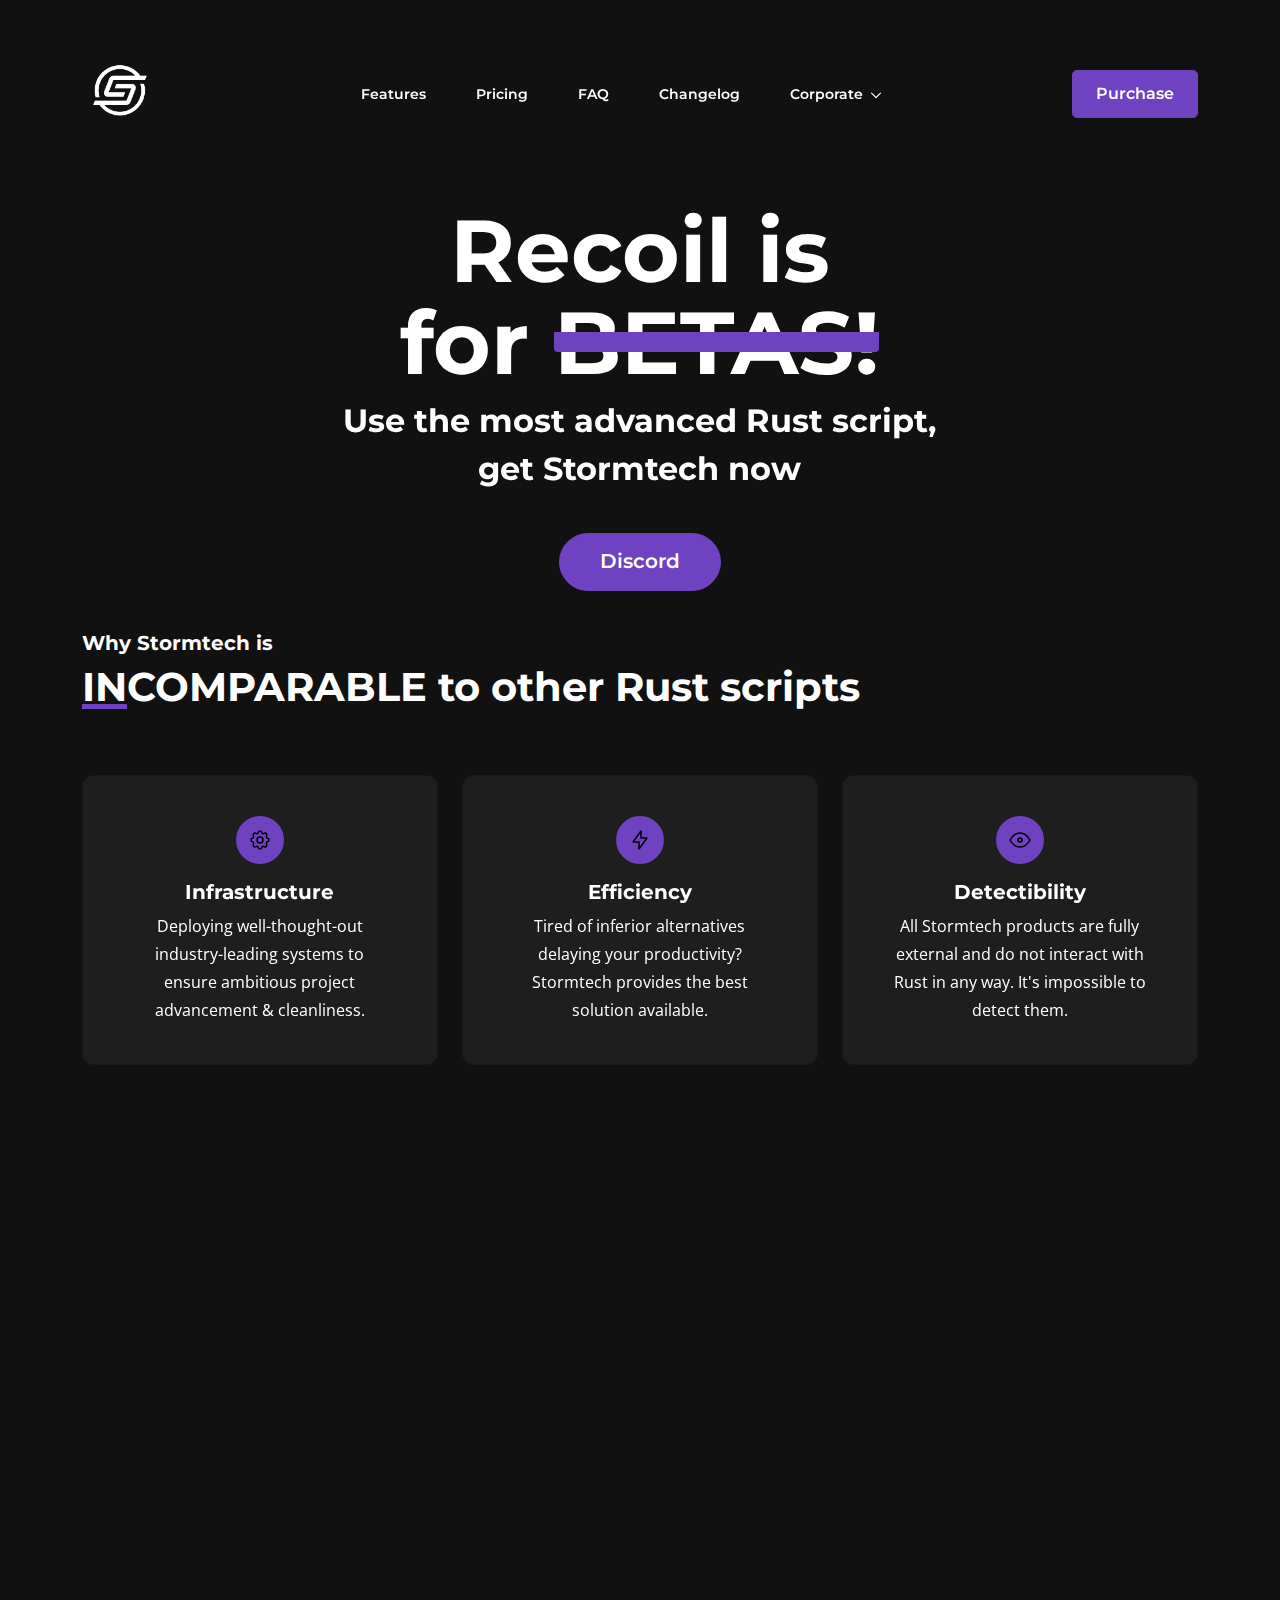
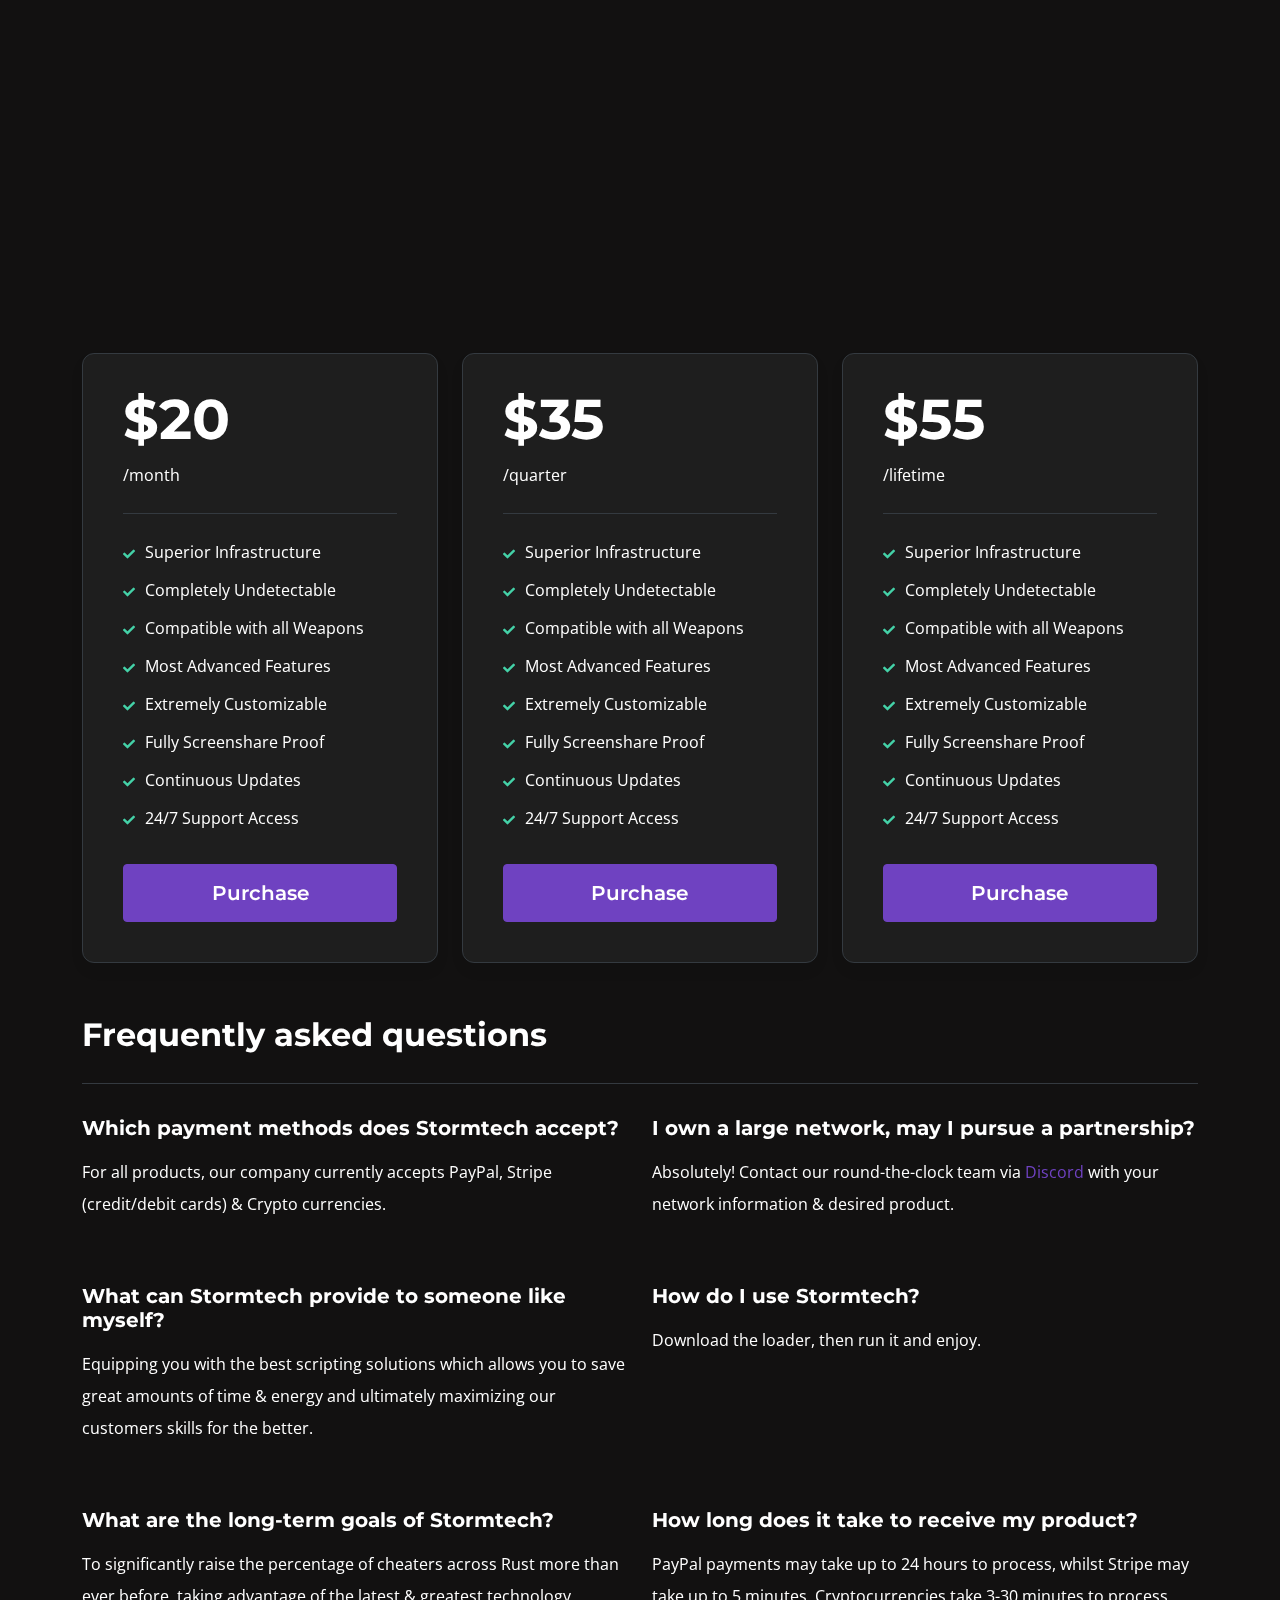
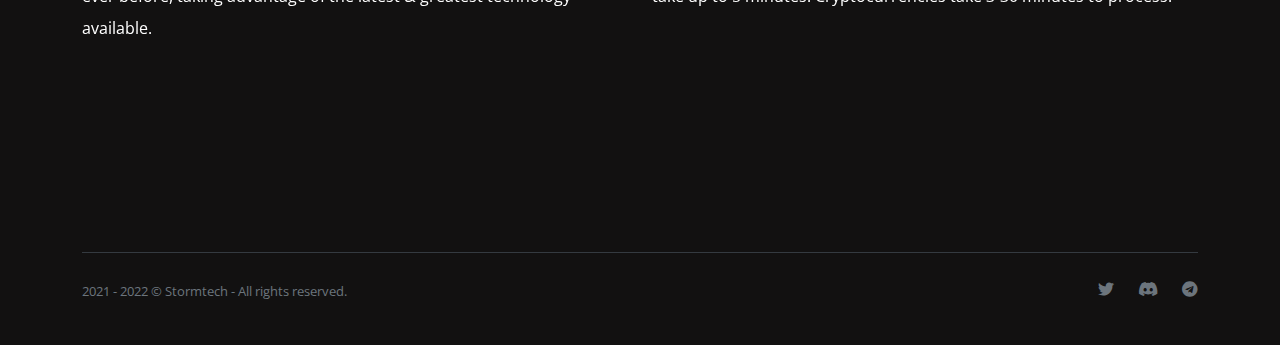
==== commit 45ac103f: "Update index.html" ====
--- a/index.html
+++ b/index.html
@@ -237,7 +237,7 @@
 								</svg>
 							</span>
 							<h5 class="mt-3">Data Security</h5>
-							<p>Utilizing the highest caliber of modern age security standards, our team has established the most stable & secure system available.</p>
+							<p>Utilizing the highest caliber of modern age security standards, we have established the most stable & secure system available.</p>
 						</div>
 					</div>
 					<div class="col-md-4" data-aos="fade-up" data-aos-delay="100">
